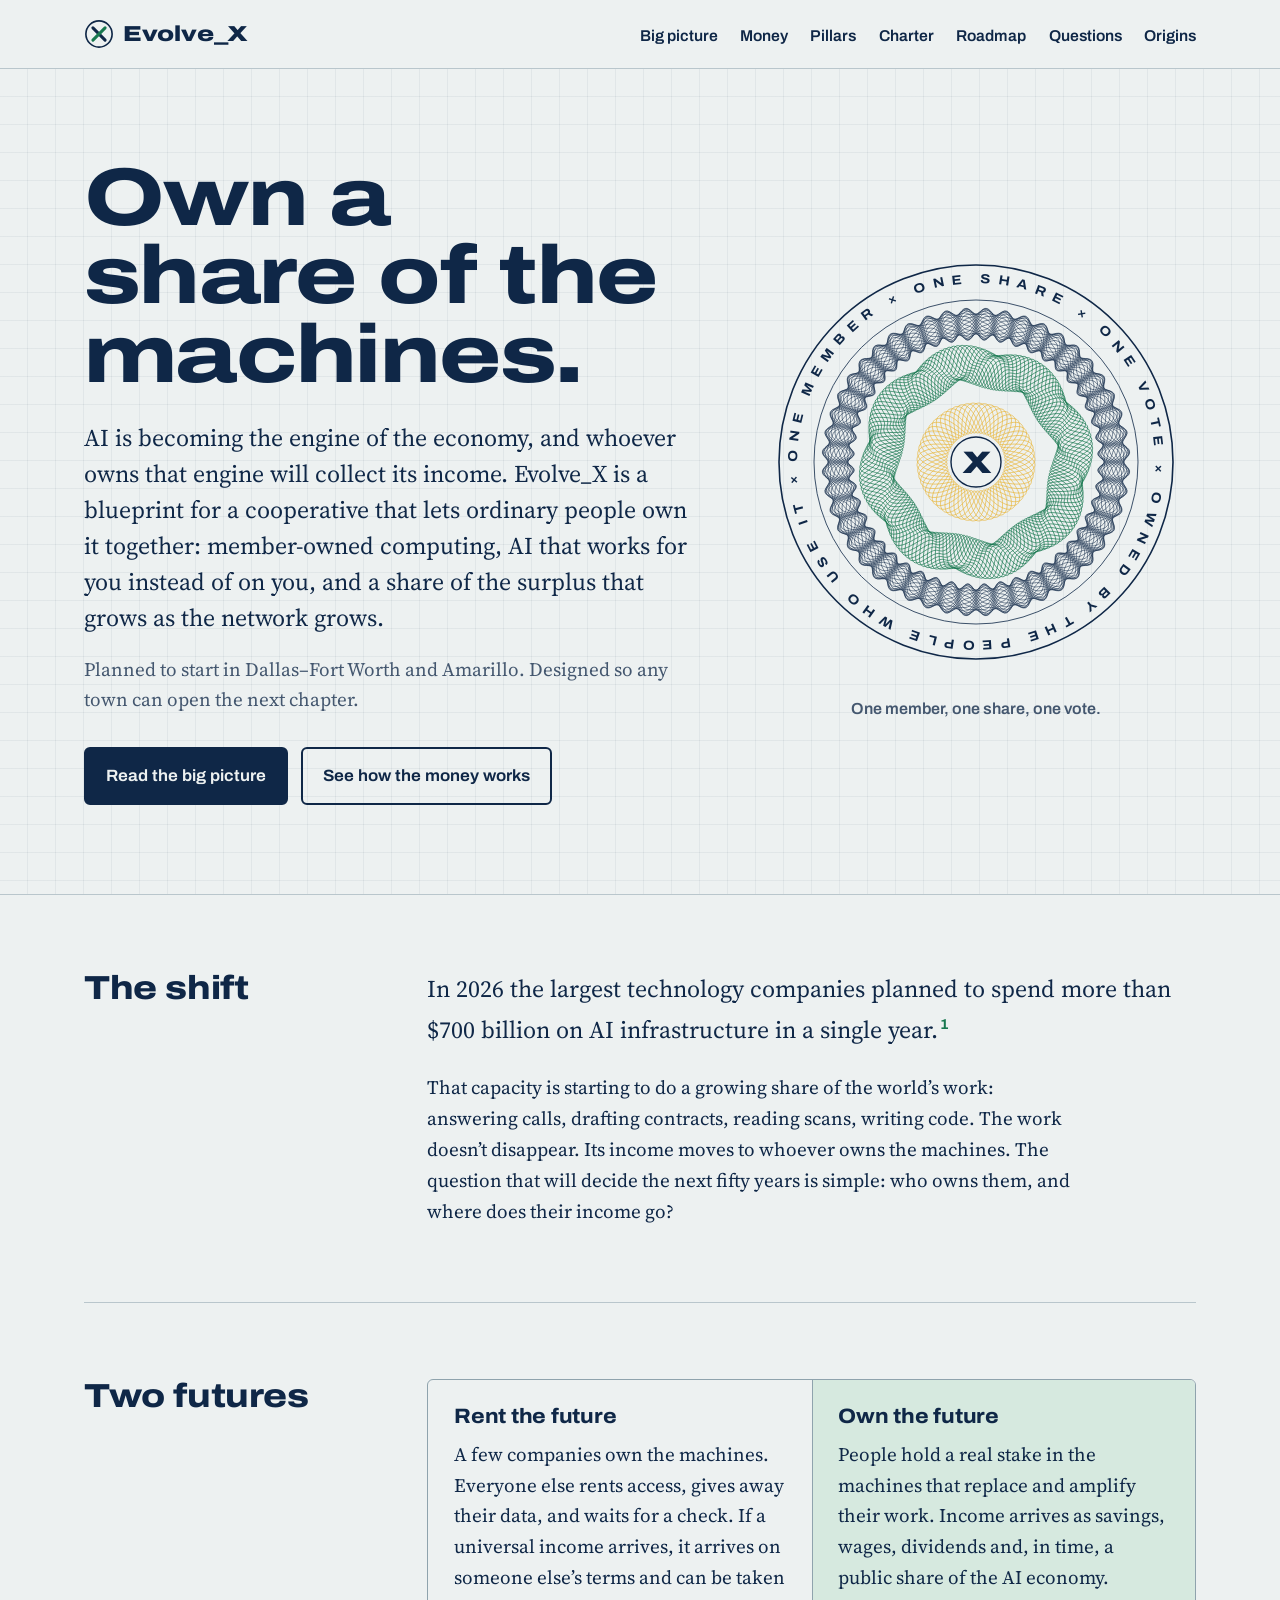
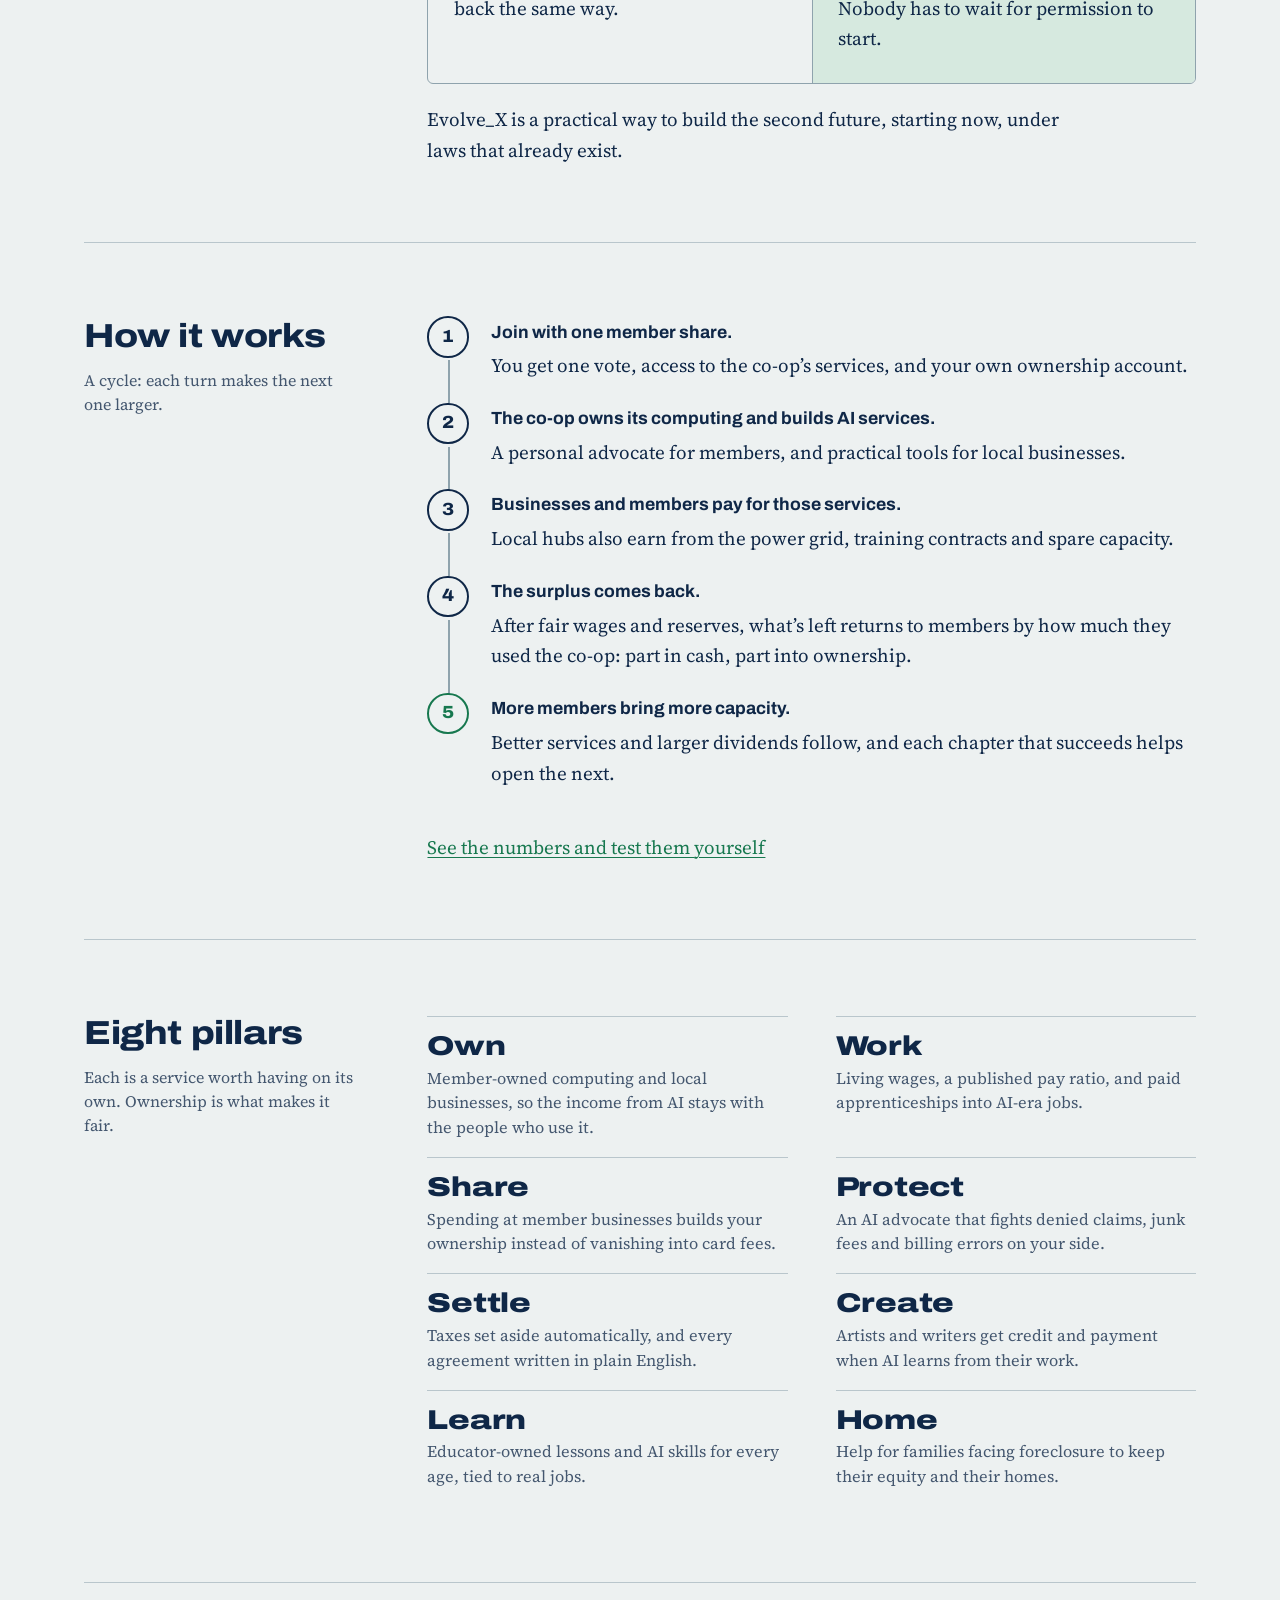
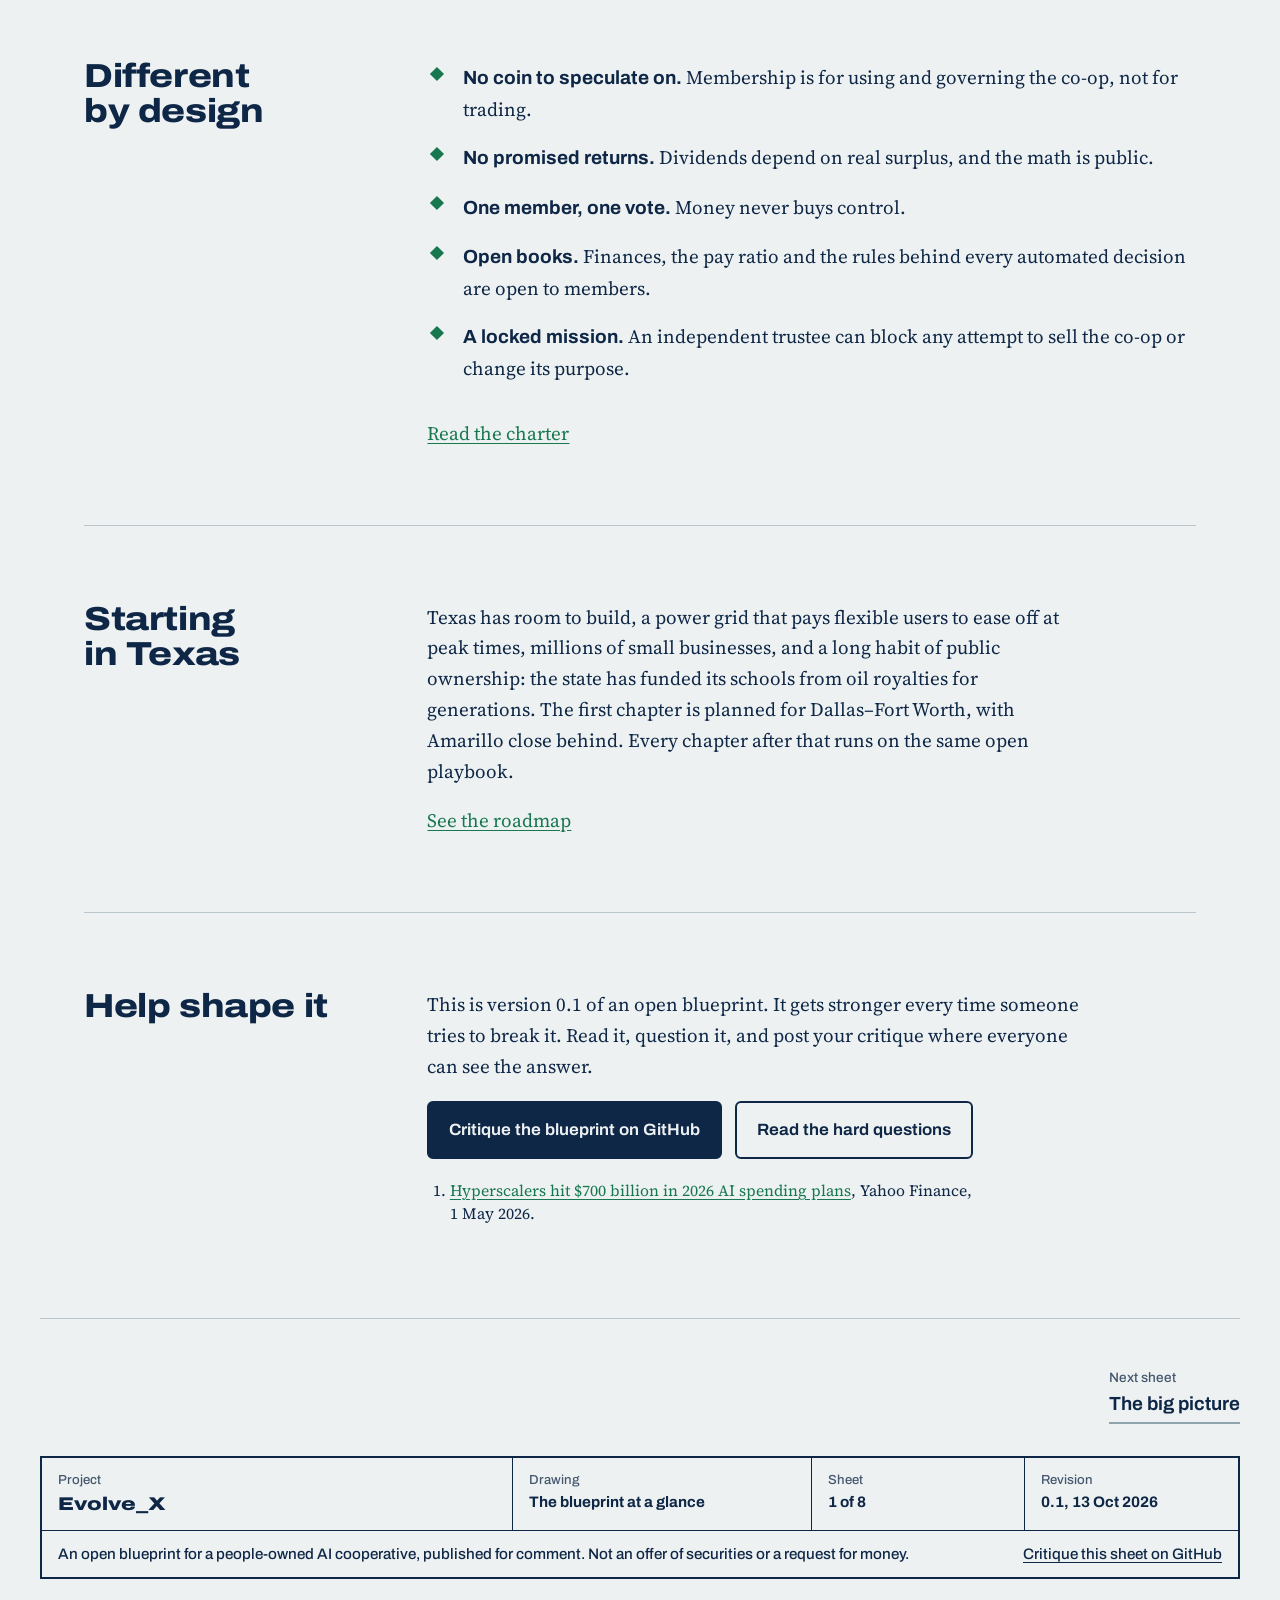
==== index.html @ 39da24df "Launch the Evolve_X blueprint site Eight-sheet GitHub Pages site combining and rebuilding the ideas " ====
<!doctype html>
<html lang="en">
<head>
<meta charset="utf-8">
<meta name="viewport" content="width=device-width, initial-scale=1">
<title>Evolve_X: own a share of the machines</title>
<meta name="description" content="A blueprint for a people-owned AI cooperative: member-owned computing, AI that works for you, and a share of the surplus. Starting in Texas, designed to scale.">
<meta property="og:title" content="Evolve_X: own a share of the machines">
<meta property="og:description" content="A blueprint for a people-owned AI cooperative: member-owned computing, AI that works for you, and a share of the surplus. Starting in Texas, designed to scale.">
<meta property="og:type" content="website">
<meta name="theme-color" content="#edf1f1" media="(prefers-color-scheme: light)">
<meta name="theme-color" content="#0b2342" media="(prefers-color-scheme: dark)">
<link rel="icon" href="assets/favicon.svg" type="image/svg+xml">
<link rel="preconnect" href="https://fonts.googleapis.com">
<link rel="preconnect" href="https://fonts.gstatic.com" crossorigin>
<link rel="stylesheet" href="https://fonts.googleapis.com/css2?family=Archivo:wdth,wght@62..125,400..900&amp;family=Source+Serif+4:ital,opsz,wght@0,8..60,400..700;1,8..60,400..700&amp;display=swap">
<link rel="stylesheet" href="assets/style.css">
</head>
<body>
<a class="skip" href="#main">Skip to content</a>
<header class="site-head">
  <div class="wrap">
    <a class="wordmark" href="index.html" aria-label="Evolve_X home"><svg viewBox="0 0 64 64" aria-hidden="true" focusable="false"><circle cx="32" cy="32" r="28" fill="none" stroke="currentColor" stroke-width="3.5"/><path d="M19 19 L45 45" stroke="currentColor" stroke-width="6.5" stroke-linecap="round"/><path d="M45 19 L19 45" stroke="var(--leaf)" stroke-width="6.5" stroke-linecap="round"/></svg><span>Evolve_X</span></a>
    <button class="nav-toggle" type="button" aria-expanded="false" aria-controls="site-nav">Menu</button>
    <nav id="site-nav" class="site-nav" aria-label="Main">
      <ul>
        <li><a href="vision.html">Big picture</a></li>
        <li><a href="model.html">Money</a></li>
        <li><a href="pillars.html">Pillars</a></li>
        <li><a href="charter.html">Charter</a></li>
        <li><a href="roadmap.html">Roadmap</a></li>
        <li><a href="questions.html">Questions</a></li>
        <li><a href="origins.html">Origins</a></li>
      </ul>
    </nav>
  </div>
</header>
<main id="main">
<section class="hero">
  <div class="wrap">
    <div>
      <h1>Own a share of the machines.</h1>
      <p class="lede">AI is becoming the engine of the economy, and whoever owns that engine will collect its income. Evolve_X is a blueprint for a cooperative that lets ordinary people own it together: member-owned computing, AI that works for you instead of on you, and a share of the surplus that grows as the network grows.</p>
      <p class="quiet">Planned to start in Dallas–Fort Worth and Amarillo. Designed so any town can open the next chapter.</p>
      <div class="actions">
        <a class="btn primary" href="vision.html">Read the big picture</a>
        <a class="btn" href="model.html">See how the money works</a>
      </div>
    </div>
    <figure class="seal">
      <svg viewBox="-220 -220 440 440" role="img" aria-labelledby="seal-title">
        <title id="seal-title">An engraved seal woven from many lines, inscribed: one member, one share, one vote.</title>
        <defs>
          <path id="ring-path" d="M -179 0 A 179 179 0 1 1 179 0 A 179 179 0 1 1 -179 0"></path>
        </defs>
        <circle class="ring fade" r="197" stroke-width="1.6"></circle>
        <circle class="ring fade" r="162" stroke-width="0.8"></circle>
        <text class="ring-text fade"><textPath href="#ring-path" textLength="1112" lengthAdjust="spacing">ONE MEMBER × ONE SHARE × ONE VOTE × OWNED BY THE PEOPLE WHO USE IT × </textPath></text>
        <g id="seal-bands"></g>
        <circle class="fade" r="25" fill="var(--paper)" stroke="var(--ink)" stroke-width="1.4"></circle>
        <text class="core-text fade" x="0" y="11" text-anchor="middle" font-size="31">X</text>
      </svg>
      <figcaption>One member, one share, one vote.</figcaption>
    </figure>
  </div>
</section>

<div class="wrap">
  <section class="sec" aria-labelledby="h-shift">
    <div class="sec-head"><h2 id="h-shift">The shift</h2></div>
    <div class="sec-body">
      <p class="lede">In 2026 the largest technology companies planned to spend more than $700 billion on AI infrastructure in a single year.<sup><a href="#src-1" aria-label="Source 1">1</a></sup></p>
      <p>That capacity is starting to do a growing share of the world’s work: answering calls, drafting contracts, reading scans, writing code. The work doesn’t disappear. Its income moves to whoever owns the machines. The question that will decide the next fifty years is simple: who owns them, and where does their income go?</p>
    </div>
  </section>

  <section class="sec" aria-labelledby="h-futures">
    <div class="sec-head"><h2 id="h-futures">Two futures</h2></div>
    <div class="sec-body">
      <div class="contrast">
        <div>
          <h3>Rent the future</h3>
          <p>A few companies own the machines. Everyone else rents access, gives away their data, and waits for a check. If a universal income arrives, it arrives on someone else’s terms and can be taken back the same way.</p>
        </div>
        <div>
          <h3>Own the future</h3>
          <p>People hold a real stake in the machines that replace and amplify their work. Income arrives as savings, wages, dividends and, in time, a public share of the AI economy. Nobody has to wait for permission to start.</p>
        </div>
      </div>
      <p>Evolve_X is a practical way to build the second future, starting now, under laws that already exist.</p>
    </div>
  </section>

  <section class="sec" aria-labelledby="h-how">
    <div class="sec-head">
      <h2 id="h-how">How it works</h2>
      <p class="note">A cycle: each turn makes the next one larger.</p>
    </div>
    <div class="sec-body">
      <ol class="steps cycle">
        <li><strong>Join with one member share.</strong> You get one vote, access to the co-op’s services, and your own ownership account.</li>
        <li><strong>The co-op owns its computing and builds AI services.</strong> A personal advocate for members, and practical tools for local businesses.</li>
        <li><strong>Businesses and members pay for those services.</strong> Local hubs also earn from the power grid, training contracts and spare capacity.</li>
        <li><strong>The surplus comes back.</strong> After fair wages and reserves, what’s left returns to members by how much they used the co-op: part in cash, part into ownership.</li>
        <li><strong>More members bring more capacity.</strong> Better services and larger dividends follow, and each chapter that succeeds helps open the next.</li>
      </ol>
      <p><a href="model.html">See the numbers and test them yourself</a></p>
    </div>
  </section>

  <section class="sec" aria-labelledby="h-pillars">
    <div class="sec-head">
      <h2 id="h-pillars">Eight pillars</h2>
      <p class="note">Each is a service worth having on its own. Ownership is what makes it fair.</p>
    </div>
    <div class="sec-body">
      <ul class="verbs">
        <li><a class="verb" href="pillars.html#own">Own</a><p>Member-owned computing and local businesses, so the income from AI stays with the people who use it.</p></li>
        <li><a class="verb" href="pillars.html#work">Work</a><p>Living wages, a published pay ratio, and paid apprenticeships into AI-era jobs.</p></li>
        <li><a class="verb" href="pillars.html#share">Share</a><p>Spending at member businesses builds your ownership instead of vanishing into card fees.</p></li>
        <li><a class="verb" href="pillars.html#protect">Protect</a><p>An AI advocate that fights denied claims, junk fees and billing errors on your side.</p></li>
        <li><a class="verb" href="pillars.html#settle">Settle</a><p>Taxes set aside automatically, and every agreement written in plain English.</p></li>
        <li><a class="verb" href="pillars.html#create">Create</a><p>Artists and writers get credit and payment when AI learns from their work.</p></li>
        <li><a class="verb" href="pillars.html#learn">Learn</a><p>Educator-owned lessons and AI skills for every age, tied to real jobs.</p></li>
        <li><a class="verb" href="pillars.html#home">Home</a><p>Help for families facing foreclosure to keep their equity and their homes.</p></li>
      </ul>
    </div>
  </section>

  <section class="sec" aria-labelledby="h-different">
    <div class="sec-head"><h2 id="h-different">Different by design</h2></div>
    <div class="sec-body">
      <ul class="marks">
        <li><strong>No coin to speculate on.</strong> Membership is for using and governing the co-op, not for trading.</li>
        <li><strong>No promised returns.</strong> Dividends depend on real surplus, and the math is public.</li>
        <li><strong>One member, one vote.</strong> Money never buys control.</li>
        <li><strong>Open books.</strong> Finances, the pay ratio and the rules behind every automated decision are open to members.</li>
        <li><strong>A locked mission.</strong> An independent trustee can block any attempt to sell the co-op or change its purpose.</li>
      </ul>
      <p><a href="charter.html">Read the charter</a></p>
    </div>
  </section>

  <section class="sec" aria-labelledby="h-texas">
    <div class="sec-head"><h2 id="h-texas">Starting in Texas</h2></div>
    <div class="sec-body">
      <p>Texas has room to build, a power grid that pays flexible users to ease off at peak times, millions of small businesses, and a long habit of public ownership: the state has funded its schools from oil royalties for generations. The first chapter is planned for Dallas–Fort Worth, with Amarillo close behind. Every chapter after that runs on the same open playbook.</p>
      <p><a href="roadmap.html">See the roadmap</a></p>
    </div>
  </section>

  <section class="sec" aria-labelledby="h-help">
    <div class="sec-head"><h2 id="h-help">Help shape it</h2></div>
    <div class="sec-body">
      <p>This is version 0.1 of an open blueprint. It gets stronger every time someone tries to break it. Read it, question it, and post your critique where everyone can see the answer.</p>
      <div class="actions">
        <a class="btn primary" href="https://github.com/PrototypeVersions/Evolve_X/issues">Critique the blueprint on GitHub</a>
        <a class="btn" href="questions.html">Read the hard questions</a>
      </div>
      <ol class="sources" aria-label="Sources">
        <li id="src-1"><a href="https://finance.yahoo.com/sectors/technology/articles/hyperscalers-hit-700-billion-2026-111243744.html">Hyperscalers hit $700 billion in 2026 AI spending plans</a>, Yahoo Finance, 1 May 2026.</li>
      </ol>
    </div>
  </section>
</div>
</main>
<footer class="wrap title-block-wrap">
  <nav class="next-sheet" aria-label="Previous and next sheet">
    <span></span>
    <a href="vision.html"><span class="k">Next sheet</span>The big picture</a>
  </nav>
  <div class="title-block">
    <div class="project"><span class="k">Project</span><span class="v">Evolve_X</span></div>
    <div class="drawing"><span class="k">Drawing</span><span class="v">The blueprint at a glance</span></div>
    <div><span class="k">Sheet</span><span class="v">1 of 8</span></div>
    <div><span class="k">Revision</span><span class="v">0.1, 13 Oct 2026</span></div>
    <div class="row2"><span>An open blueprint for a people-owned AI cooperative, published for comment. Not an offer of securities or a request for money.</span><a href="https://github.com/PrototypeVersions/Evolve_X/issues">Critique this sheet on GitHub</a></div>
  </div>
</footer>
<script src="assets/site.js" defer></script>
</body>
</html>
---- assets/style.css ----
/* Evolve_X — blueprint stylesheet
   Light: drafting paper. Dark: cyanotype. */

:root {
  --paper: #edf1f1;
  --paper-raised: #f8fafa;
  --ink: #0f2747;
  --ink-soft: #44576f;
  --rule: #b9c6cc;
  --rule-strong: #8fa3ad;
  --leaf: #17784f;
  --leaf-wash: #d6e9df;
  --sun: #e9b63c;
  --sun-wash: #f6e7bd;
  --grid: rgba(15, 39, 71, 0.055);
  --focus: #17784f;

  --display: "Archivo", "Helvetica Neue", Arial, sans-serif;
  --text: "Source Serif 4", "Iowan Old Style", Georgia, serif;

  --measure: 66ch;
  --gutter: clamp(16px, 4vw, 44px);
  --radius: 6px;

  color-scheme: light;
}

@media (prefers-color-scheme: dark) {
  :root:not([data-theme="light"]) {
    --paper: #0b2342;
    --paper-raised: #102d53;
    --ink: #e8f0f3;
    --ink-soft: #a9bdcc;
    --rule: #2c4c74;
    --rule-strong: #4a6b93;
    --leaf: #63d39e;
    --leaf-wash: #123d3f;
    --sun: #f2c451;
    --sun-wash: #3b3a2c;
    --grid: rgba(232, 240, 243, 0.07);
    --focus: #f2c451;
    color-scheme: dark;
  }
}
:root[data-theme="dark"] {
  --paper: #0b2342;
  --paper-raised: #102d53;
  --ink: #e8f0f3;
  --ink-soft: #a9bdcc;
  --rule: #2c4c74;
  --rule-strong: #4a6b93;
  --leaf: #63d39e;
  --leaf-wash: #123d3f;
  --sun: #f2c451;
  --sun-wash: #3b3a2c;
  --grid: rgba(232, 240, 243, 0.07);
  --focus: #f2c451;
  color-scheme: dark;
}

*, *::before, *::after { box-sizing: border-box; }

html { -webkit-text-size-adjust: 100%; scroll-padding-top: 5rem; }

body {
  margin: 0;
  background: var(--paper);
  color: var(--ink);
  font-family: var(--text);
  font-size: 1.1875rem; /* 19px */
  line-height: 1.62;
  font-optical-sizing: auto;
  text-rendering: optimizeLegibility;
  overflow-x: hidden;
}

img, svg { max-width: 100%; }

a { color: var(--leaf); text-decoration-thickness: 1px; text-underline-offset: 0.18em; }
a:hover { text-decoration-thickness: 2px; }

:focus-visible { outline: 3px solid var(--focus); outline-offset: 3px; border-radius: 2px; }

.skip {
  position: absolute; left: var(--gutter); top: -4rem;
  background: var(--ink); color: var(--paper); padding: .5rem 1rem; z-index: 50;
  font-family: var(--display); font-weight: 600; text-decoration: none;
}
.skip:focus { top: .75rem; }

.wrap { max-width: 1200px; margin: 0 auto; padding: 0 var(--gutter); }

/* ---------- Type ---------- */

h1, h2, h3, h4 {
  font-family: var(--display);
  font-variation-settings: "wdth" 116;
  font-weight: 800;
  line-height: 1.05;
  letter-spacing: -0.012em;
  margin: 0;
  text-wrap: balance;
}
h1 { font-size: clamp(2.6rem, 6.4vw, 5.4rem); line-height: 0.96; letter-spacing: -0.02em; }
h2 { font-size: clamp(1.55rem, 2.6vw, 2.15rem); }
h3 { font-size: 1.3rem; font-variation-settings: "wdth" 108; font-weight: 750; }
h4 { font-size: 1.05rem; font-variation-settings: "wdth" 100; font-weight: 700; letter-spacing: 0; }

p { margin: 0 0 1em; max-width: var(--measure); }
p:last-child { margin-bottom: 0; }

.lede { font-size: clamp(1.25rem, 2vw, 1.5rem); line-height: 1.5; color: var(--ink); max-width: 38em; }
.quiet { color: var(--ink-soft); }
.small { font-size: 1rem; line-height: 1.55; }

sup a { text-decoration: none; font-family: var(--display); font-size: .72em; font-weight: 700; padding: 0 .1em; }

/* ---------- Header ---------- */

.site-head {
  position: sticky; top: 0; z-index: 20;
  background: color-mix(in srgb, var(--paper) 92%, transparent);
  backdrop-filter: blur(8px);
  -webkit-backdrop-filter: blur(8px);
  border-bottom: 1px solid var(--rule);
}
.site-head .wrap { display: flex; align-items: center; justify-content: space-between; gap: 1.5rem; min-height: 4.25rem; }

.wordmark {
  display: inline-flex; align-items: center; gap: .55rem;
  font-family: var(--display); font-variation-settings: "wdth" 125; font-weight: 850;
  font-size: 1.35rem; letter-spacing: -0.01em; color: var(--ink); text-decoration: none;
}
.wordmark svg { width: 30px; height: 30px; flex: none; }

.nav-toggle {
  display: none;
  font: 600 1rem/1 var(--display); color: var(--ink);
  background: transparent; border: 1px solid var(--rule-strong); border-radius: var(--radius);
  padding: .55rem .8rem; cursor: pointer;
}
.site-nav ul { list-style: none; margin: 0; padding: 0; display: flex; flex-wrap: wrap; gap: .25rem 1.4rem; }
.site-nav a {
  font-family: var(--display); font-weight: 600; font-size: .98rem; font-variation-settings: "wdth" 100;
  color: var(--ink); text-decoration: none; padding: .35rem 0; border-bottom: 2px solid transparent;
}
.site-nav a:hover { border-bottom-color: var(--rule-strong); }
.site-nav a[aria-current="page"] { border-bottom-color: var(--leaf); }

@media (max-width: 960px) {
  .nav-toggle { display: inline-block; }
  .site-nav { display: none; position: absolute; left: 0; right: 0; top: 100%;
    background: var(--paper); border-bottom: 1px solid var(--rule); }
  .site-nav.open { display: block; }
  .site-nav ul { flex-direction: column; gap: 0; padding: .5rem var(--gutter) 1rem; }
  .site-nav a { display: block; padding: .7rem 0; font-size: 1.1rem; border-bottom: 1px solid var(--rule); }
  .site-nav a[aria-current="page"] { color: var(--leaf); border-bottom-color: var(--rule); }
}

/* ---------- Hero ---------- */

.hero {
  position: relative;
  border-bottom: 1px solid var(--rule);
  background-image:
    linear-gradient(var(--grid) 1px, transparent 1px),
    linear-gradient(90deg, var(--grid) 1px, transparent 1px);
  background-size: 28px 28px;
  background-position: -1px -1px;
}
.hero .wrap {
  display: grid; grid-template-columns: minmax(0, 7fr) minmax(0, 5fr);
  gap: 2rem 3.5rem; align-items: center;
  padding-top: clamp(3rem, 7vw, 6rem); padding-bottom: clamp(3rem, 7vw, 6rem);
}
.hero h1 { margin-bottom: 1.6rem; font-variation-settings: "wdth" 122; }
.hero .lede { margin-bottom: 1.1rem; }
.hero .actions { margin-top: 2rem; }

.page-hero .wrap { grid-template-columns: minmax(0, 1fr); padding-bottom: clamp(2.5rem, 5vw, 4rem); }
.page-hero h1 { font-size: clamp(2.4rem, 5.6vw, 4.4rem); max-width: 14em; }
.page-hero .lede { max-width: 40em; }

.seal { margin: 0; justify-self: center; width: min(100%, 460px); }
.seal svg { display: block; width: 100%; height: auto; overflow: visible; }
.seal figcaption {
  text-align: center; margin-top: .9rem;
  font-family: var(--display); font-weight: 600; font-size: 1rem; color: var(--ink-soft);
}
.seal .band-a { stroke: var(--ink); }
.seal .band-b { stroke: var(--leaf); }
.seal .band-c { stroke: var(--sun); }
.seal .ring { fill: none; stroke: var(--ink); }
.seal .ring-text { fill: var(--ink); font-family: var(--display); font-weight: 700; font-size: 13.2px; letter-spacing: .06em; font-variation-settings: "wdth" 112; }
.seal .core-text { fill: var(--ink); font-family: var(--display); font-weight: 850; font-variation-settings: "wdth" 125; }

.seal path.draw { stroke-dasharray: 1; stroke-dashoffset: 1; animation: draw 2.4s cubic-bezier(.55,.1,.25,1) forwards; }
@keyframes draw { to { stroke-dashoffset: 0; } }
.seal .fade { opacity: 0; animation: fade .9s ease-out 1.6s forwards; }
@keyframes fade { to { opacity: 1; } }

@media (prefers-reduced-motion: reduce) {
  .seal path.draw { animation: none; stroke-dashoffset: 0; }
  .seal .fade { animation: none; opacity: 1; }
}

@media (max-width: 820px) {
  .hero .wrap { grid-template-columns: 1fr; }
  .seal { width: min(78%, 360px); order: -1; }
}

/* ---------- Buttons ---------- */

.actions { display: flex; flex-wrap: wrap; gap: .8rem; }
.btn {
  display: inline-flex; align-items: center; gap: .5rem;
  font-family: var(--display); font-weight: 650; font-size: 1.02rem; font-variation-settings: "wdth" 104;
  text-decoration: none; padding: .85rem 1.25rem; border-radius: var(--radius);
  border: 2px solid var(--ink); color: var(--ink); background: transparent;
}
.btn:hover { background: var(--paper-raised); }
.btn.primary { background: var(--ink); color: var(--paper); }
.btn.primary:hover { background: color-mix(in srgb, var(--ink) 86%, var(--leaf)); }

/* ---------- Sections: spec-sheet layout ---------- */

.sec {
  display: grid; grid-template-columns: minmax(0, 3.2fr) minmax(0, 8.8fr);
  gap: 1.25rem 4rem;
  padding: clamp(3rem, 6vw, 4.75rem) 0;
  border-top: 1px solid var(--rule);
}
.sec:first-child { border-top: 0; }
.sec > .sec-head h2 { position: sticky; top: 6rem; }
.sec-head .note { margin-top: .9rem; color: var(--ink-soft); font-size: 1rem; line-height: 1.5; position: sticky; top: calc(6rem + 3em); }
.sec-body > * + * { margin-top: 1.25rem; }
.sec-body > p + p { margin-top: 0; }

@media (max-width: 820px) {
  .sec { grid-template-columns: minmax(0, 1fr); }
  .sec > .sec-head h2, .sec-head .note { position: static; }
}

/* ---------- Two futures ---------- */

.contrast { display: grid; grid-template-columns: 1fr 1fr; border: 1px solid var(--rule-strong); border-radius: var(--radius); overflow: hidden; }
.contrast > div { padding: 1.6rem 1.6rem 1.8rem; }
.contrast > div + div { border-left: 1px solid var(--rule-strong); background: var(--leaf-wash); }
.contrast h3 { margin-bottom: .7rem; }
@media (max-width: 680px) {
  .contrast { grid-template-columns: 1fr; }
  .contrast > div + div { border-left: 0; border-top: 1px solid var(--rule-strong); }
}

/* ---------- Steps (true sequences only) ---------- */

.steps { list-style: none; margin: 0; padding: 0; counter-reset: step; }
.steps > li {
  counter-increment: step; position: relative;
  padding: 0 0 1.5rem 4rem; max-width: 46em;
}
.steps > li::before {
  content: counter(step);
  position: absolute; left: 0; top: -.15rem;
  width: 2.6rem; height: 2.6rem; border-radius: 50%;
  border: 2px solid var(--ink);
  display: grid; place-items: center;
  font-family: var(--display); font-weight: 800; font-size: 1.1rem; font-variation-settings: "wdth" 110;
}
.steps > li:not(:last-child)::after {
  content: ""; position: absolute; left: 1.3rem; top: 2.6rem; bottom: .1rem; width: 2px; background: var(--rule-strong);
}
.steps > li > strong:first-child { font-family: var(--display); font-weight: 700; font-size: 1.1rem; display: block; margin-bottom: .2rem; }
.steps.cycle > li:last-child::before { border-color: var(--leaf); color: var(--leaf); }

/* ---------- Pillar index (home) ---------- */

.verbs { list-style: none; margin: 0; padding: 0; display: grid; grid-template-columns: 1fr 1fr; gap: 0 3rem; }
.verbs li { padding: 1rem 0 1.1rem; border-top: 1px solid var(--rule); }
.verbs .verb {
  display: block;
  font-family: var(--display); font-weight: 850; font-variation-settings: "wdth" 125;
  font-size: 1.7rem; line-height: 1; margin-bottom: .35rem; letter-spacing: -0.01em;
  color: var(--ink); text-decoration: none;
}
.verbs a.verb:hover { color: var(--leaf); }
.verbs p { font-size: 1.02rem; line-height: 1.5; color: var(--ink-soft); }
@media (max-width: 680px) { .verbs { grid-template-columns: 1fr; } }

/* ---------- Commitments list ---------- */

.marks { list-style: none; margin: 0; padding: 0; }
.marks li { position: relative; padding: .2rem 0 .9rem 2.2rem; max-width: 46em; }
.marks li::before {
  content: ""; position: absolute; left: .3rem; top: .62rem;
  width: .62rem; height: .62rem; background: var(--leaf); transform: rotate(45deg);
}
.marks li strong { font-family: var(--display); font-weight: 700; }
.marks.never li::before {
  background: none; border: 2px solid var(--ink-soft); border-radius: 50%;
  width: .95rem; height: .95rem; top: .5rem; left: .15rem; transform: none;
}
.marks.never li::after {
  content: ""; position: absolute; left: .15rem; top: .93rem; width: .95rem; height: 2px; background: var(--ink-soft); transform: rotate(-45deg);
}

/* ---------- Tables ---------- */

.table-wrap { overflow-x: auto; border: 1px solid var(--rule-strong); border-radius: var(--radius); }
table { width: 100%; border-collapse: collapse; font-size: 1rem; line-height: 1.5; }
caption { text-align: left; padding: .9rem 1rem; font-family: var(--display); font-weight: 700; caption-side: top; border-bottom: 1px solid var(--rule-strong); }
th, td { text-align: left; vertical-align: top; padding: .85rem 1rem; border-top: 1px solid var(--rule); }
thead th { font-family: var(--display); font-weight: 700; font-size: .95rem; background: var(--paper-raised); border-top: 0; }
tbody th { font-family: var(--display); font-weight: 700; font-variation-settings: "wdth" 100; }
td.retired { color: var(--ink-soft); font-style: italic; }
table.wide { min-width: 720px; }

/* ---------- Pillars page ---------- */

.pillar {
  display: grid; grid-template-columns: minmax(0, 4fr) minmax(0, 8fr);
  gap: 1rem 4rem; padding: clamp(2.5rem, 5vw, 4rem) 0; border-top: 1px solid var(--rule);
}
.pillar .name {
  font-family: var(--display); font-weight: 850; font-variation-settings: "wdth" 125;
  font-size: clamp(2.6rem, 5vw, 4.2rem); line-height: .95; letter-spacing: -0.02em; margin: 0;
}
.pillar .promise { margin-top: .9rem; font-size: 1.15rem; line-height: 1.45; color: var(--ink-soft); max-width: 20em; }
.pillar dl { margin: 0; display: grid; grid-template-columns: 9.5rem minmax(0, 1fr); gap: 1rem 1.5rem; }
.pillar dt { font-family: var(--display); font-weight: 700; font-size: .98rem; padding-top: .2rem; }
.pillar dd { margin: 0; max-width: var(--measure); }
.pillar dd.origin { color: var(--ink-soft); font-size: 1.02rem; line-height: 1.55; padding-left: 1rem; border-left: 3px solid var(--sun); }
.pillar > div:first-child { position: relative; }
.pillar .name-wrap { position: sticky; top: 6rem; }
@media (max-width: 820px) {
  .pillar { grid-template-columns: minmax(0, 1fr); }
  .pillar .name-wrap { position: static; }
  .pillar dl { grid-template-columns: 1fr; gap: .25rem; }
  .pillar dd { margin-bottom: .9rem; }
}

.foundations { display: grid; grid-template-columns: repeat(3, minmax(0, 1fr)); gap: 0 2.5rem; }
.foundations > div { border-top: 3px solid var(--ink); padding-top: 1.1rem; }
.foundations h3 { margin-bottom: .6rem; }
.foundations p { font-size: 1.02rem; line-height: 1.55; }
.foundations .origin { color: var(--ink-soft); font-size: .95rem; margin-top: .8rem; }
@media (max-width: 900px) { .foundations { grid-template-columns: 1fr; gap: 2rem; } }

/* ---------- Diagrams ---------- */

.diagram { margin: 0; }
.diagram svg { display: block; width: 100%; height: auto; }
.diagram figcaption { margin-top: .8rem; font-size: 1rem; color: var(--ink-soft); max-width: var(--measure); }
.dg-line { stroke: var(--ink); fill: none; }
.dg-soft { stroke: var(--rule-strong); fill: none; }
.dg-box { fill: var(--paper-raised); stroke: var(--ink); }
.dg-box-leaf { fill: var(--leaf-wash); stroke: var(--leaf); }
.dg-box-sun { fill: var(--sun-wash); stroke: var(--sun); }
.dg-text { fill: var(--ink); font-family: var(--display); font-size: 15px; font-weight: 650; }
.dg-sub { fill: var(--ink-soft); font-family: var(--text); font-size: 13.5px; }
.dg-head { fill: var(--ink); font-family: var(--display); font-weight: 800; font-size: 17px; font-variation-settings: "wdth" 115; }
.dg-leaf { fill: var(--leaf); }
.dg-arrow { fill: var(--ink); }

/* ---------- Calculator ---------- */

.calc { display: grid; grid-template-columns: minmax(0, 1fr) minmax(0, 1fr); gap: 2rem 3rem; align-items: start; }
.calc fieldset { border: 0; padding: 0; margin: 0 0 1.5rem; }
.calc legend { font-family: var(--display); font-weight: 800; font-size: 1.1rem; font-variation-settings: "wdth" 110; margin-bottom: .6rem; padding: 0; }
.field { display: grid; grid-template-columns: 1fr 7.5rem; gap: .35rem 1rem; align-items: center; padding: .55rem 0; border-top: 1px solid var(--rule); }
.field label { font-size: 1rem; line-height: 1.35; }
.field input[type="number"] {
  width: 100%; font: 600 1rem/1.2 var(--display); color: var(--ink); text-align: right;
  background: var(--paper-raised); border: 1px solid var(--rule-strong); border-radius: var(--radius); padding: .45rem .55rem;
}
.field input[type="range"] { grid-column: 1 / -1; width: 100%; accent-color: var(--leaf); }

.results {
  position: sticky; top: 6rem;
  border: 2px solid var(--ink); border-radius: var(--radius); background: var(--paper-raised); padding: 1.4rem 1.5rem;
}
.results h3 { margin-bottom: 1rem; }
.results dl { margin: 0; display: grid; grid-template-columns: 1fr auto; gap: .45rem 1rem; font-size: 1rem; }
.results dt { color: var(--ink-soft); }
.results dd { margin: 0; text-align: right; font-family: var(--display); font-weight: 700; font-variant-numeric: tabular-nums; }
.results .sep { grid-column: 1 / -1; border-top: 1px solid var(--rule); margin: .35rem 0; }
.results .big { grid-column: 1 / -1; margin: .4rem 0 .6rem; padding: 1rem; background: var(--leaf-wash); border-radius: var(--radius); }
.results .big p { margin: 0; font-size: 1.05rem; line-height: 1.45; }
.results .big strong { font-family: var(--display); font-size: 1.9rem; font-weight: 850; font-variation-settings: "wdth" 118; display: block; line-height: 1.1; }
.results .warn { grid-column: 1 / -1; padding: .9rem 1rem; border-left: 4px solid var(--sun); background: var(--sun-wash); font-size: 1rem; }
@media (max-width: 900px) { .calc { grid-template-columns: minmax(0, 1fr); } .results { position: static; } }

/* ---------- FAQ ---------- */

.faq details { border-top: 1px solid var(--rule); }
.faq details:last-child { border-bottom: 1px solid var(--rule); }
.faq summary {
  cursor: pointer; list-style: none; padding: 1.2rem 2.5rem 1.2rem 0; position: relative;
  font-family: var(--display); font-weight: 700; font-size: 1.2rem; font-variation-settings: "wdth" 104; line-height: 1.3;
}
.faq summary::-webkit-details-marker { display: none; }
.faq summary::after {
  content: ""; position: absolute; right: .4rem; top: 50%; width: 14px; height: 14px; margin-top: -7px;
  background:
    linear-gradient(var(--ink), var(--ink)) center / 14px 2px no-repeat,
    linear-gradient(var(--ink), var(--ink)) center / 2px 14px no-repeat;
  transition: transform .2s ease;
}
.faq details[open] summary::after { transform: rotate(45deg); }
.faq details > div { padding: 0 0 1.4rem; }
@media (prefers-reduced-motion: reduce) { .faq summary::after { transition: none; } }

/* ---------- Sources ---------- */

.sources { font-size: .98rem; line-height: 1.5; padding-left: 1.4rem; }
.sources li { margin-bottom: .5rem; max-width: var(--measure); }

/* ---------- Title block footer ---------- */

.title-block-wrap { padding: 3rem 0 3.5rem; border-top: 1px solid var(--rule); }
.title-block {
  display: grid; grid-template-columns: 2.2fr 1.4fr 1fr 1fr; border: 2px solid var(--ink);
  font-family: var(--display); font-size: .95rem; line-height: 1.35;
}
.title-block > div { padding: .8rem 1rem; border-left: 1px solid var(--ink); }
.title-block > div:first-child { border-left: 0; }
.title-block .k { display: block; color: var(--ink-soft); font-size: .82rem; font-weight: 500; margin-bottom: .25rem; }
.title-block .v { font-weight: 700; }
.title-block .project .v { font-variation-settings: "wdth" 125; font-weight: 850; font-size: 1.15rem; }
.title-block .row2 { grid-column: 1 / -1; border-left: 0; border-top: 1px solid var(--ink); display: flex; flex-wrap: wrap; gap: .5rem 1.5rem; justify-content: space-between; font-weight: 500; }
.title-block .row2 a { color: var(--ink); }
@media (max-width: 760px) {
  .title-block { grid-template-columns: 1fr 1fr; }
  .title-block > div:nth-child(3) { border-left: 0; border-top: 1px solid var(--ink); }
  .title-block > div:nth-child(4) { border-top: 1px solid var(--ink); }
  .title-block .project, .title-block .drawing { grid-column: 1 / -1; border-left: 0; }
  .title-block .drawing { border-top: 1px solid var(--ink); }
}

.next-sheet { display: flex; justify-content: space-between; gap: 1rem; flex-wrap: wrap; margin-bottom: 2rem; font-family: var(--display); font-weight: 650; }
.next-sheet a { color: var(--ink); text-decoration: none; border-bottom: 2px solid var(--rule-strong); padding-bottom: .15rem; }
.next-sheet a:hover { border-bottom-color: var(--leaf); }
.next-sheet .k { display: block; font-weight: 500; font-size: .85rem; color: var(--ink-soft); }

/* ---------- Federation figure (vision) ---------- */

.fed { margin: 0; display: grid; gap: 0; }
.fed h3 { font-size: 1.12rem; margin-bottom: .3rem; }
.fed p { font-size: 1rem; line-height: 1.5; margin: 0; }
.fed .tier { border: 2px solid var(--ink); border-radius: var(--radius); padding: 1rem 1.2rem; position: relative; background: var(--paper-raised); }
.fed .tier-fed { background: var(--leaf-wash); border-color: var(--leaf); margin: 2rem 6% 0; }
.fed .tier-public { margin: 0; }
.fed .tier-fed::before, .fed .tier-chapters::before {
  content: ""; position: absolute; left: 50%; top: calc(-2rem - 2px); width: 2px; height: 2rem; background: var(--ink); transform: translateX(-1px);
}
.fed .tier-chapters { position: relative; display: grid; grid-template-columns: repeat(4, minmax(0, 1fr)); gap: 1rem; margin-top: 2rem; }
.fed .tier-chapters::before { display: none; }
.fed .tier-chapters > div { border: 1.5px solid var(--ink); border-radius: var(--radius); padding: .9rem 1rem; position: relative; background: var(--paper); }
.fed .tier-chapters > div::before {
  content: ""; position: absolute; left: 50%; top: calc(-2rem - 2px); width: 2px; height: 2rem; background: var(--rule-strong);
}
.fed .tier-chapters > div:last-child { border-style: dashed; }
.fed figcaption { margin-top: 1rem; font-size: 1rem; color: var(--ink-soft); max-width: var(--measure); }
@media (max-width: 760px) {
  .fed .tier-fed { margin-left: 0; margin-right: 0; }
  .fed .tier-chapters { grid-template-columns: 1fr 1fr; }
  .fed .tier-chapters > div:nth-child(n+3)::before { display: none; }
}

/* ---------- Calculator result states ---------- */

#r-good { display: contents; }
#r-good[hidden], .warn[hidden] { display: none; }
.faq .actions { margin-top: 1rem; }
.calc .btn { margin-top: .25rem; }
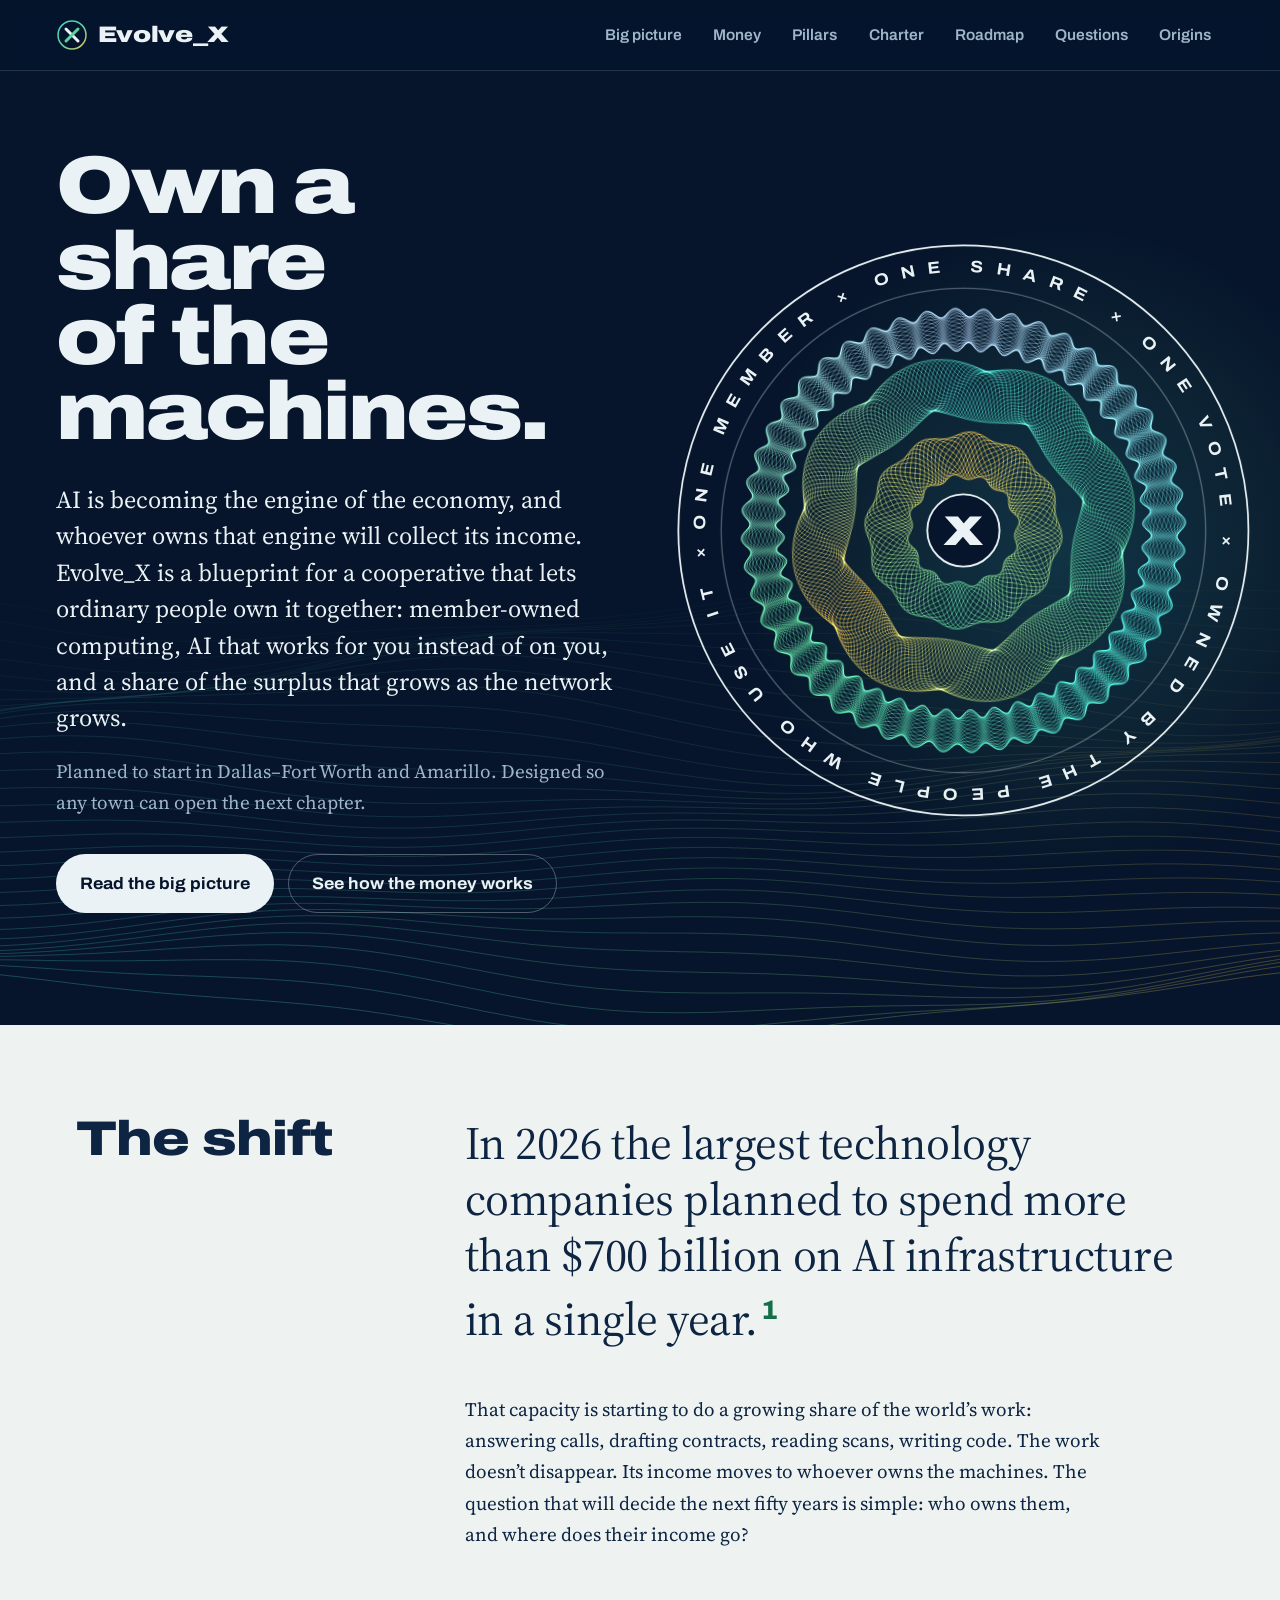
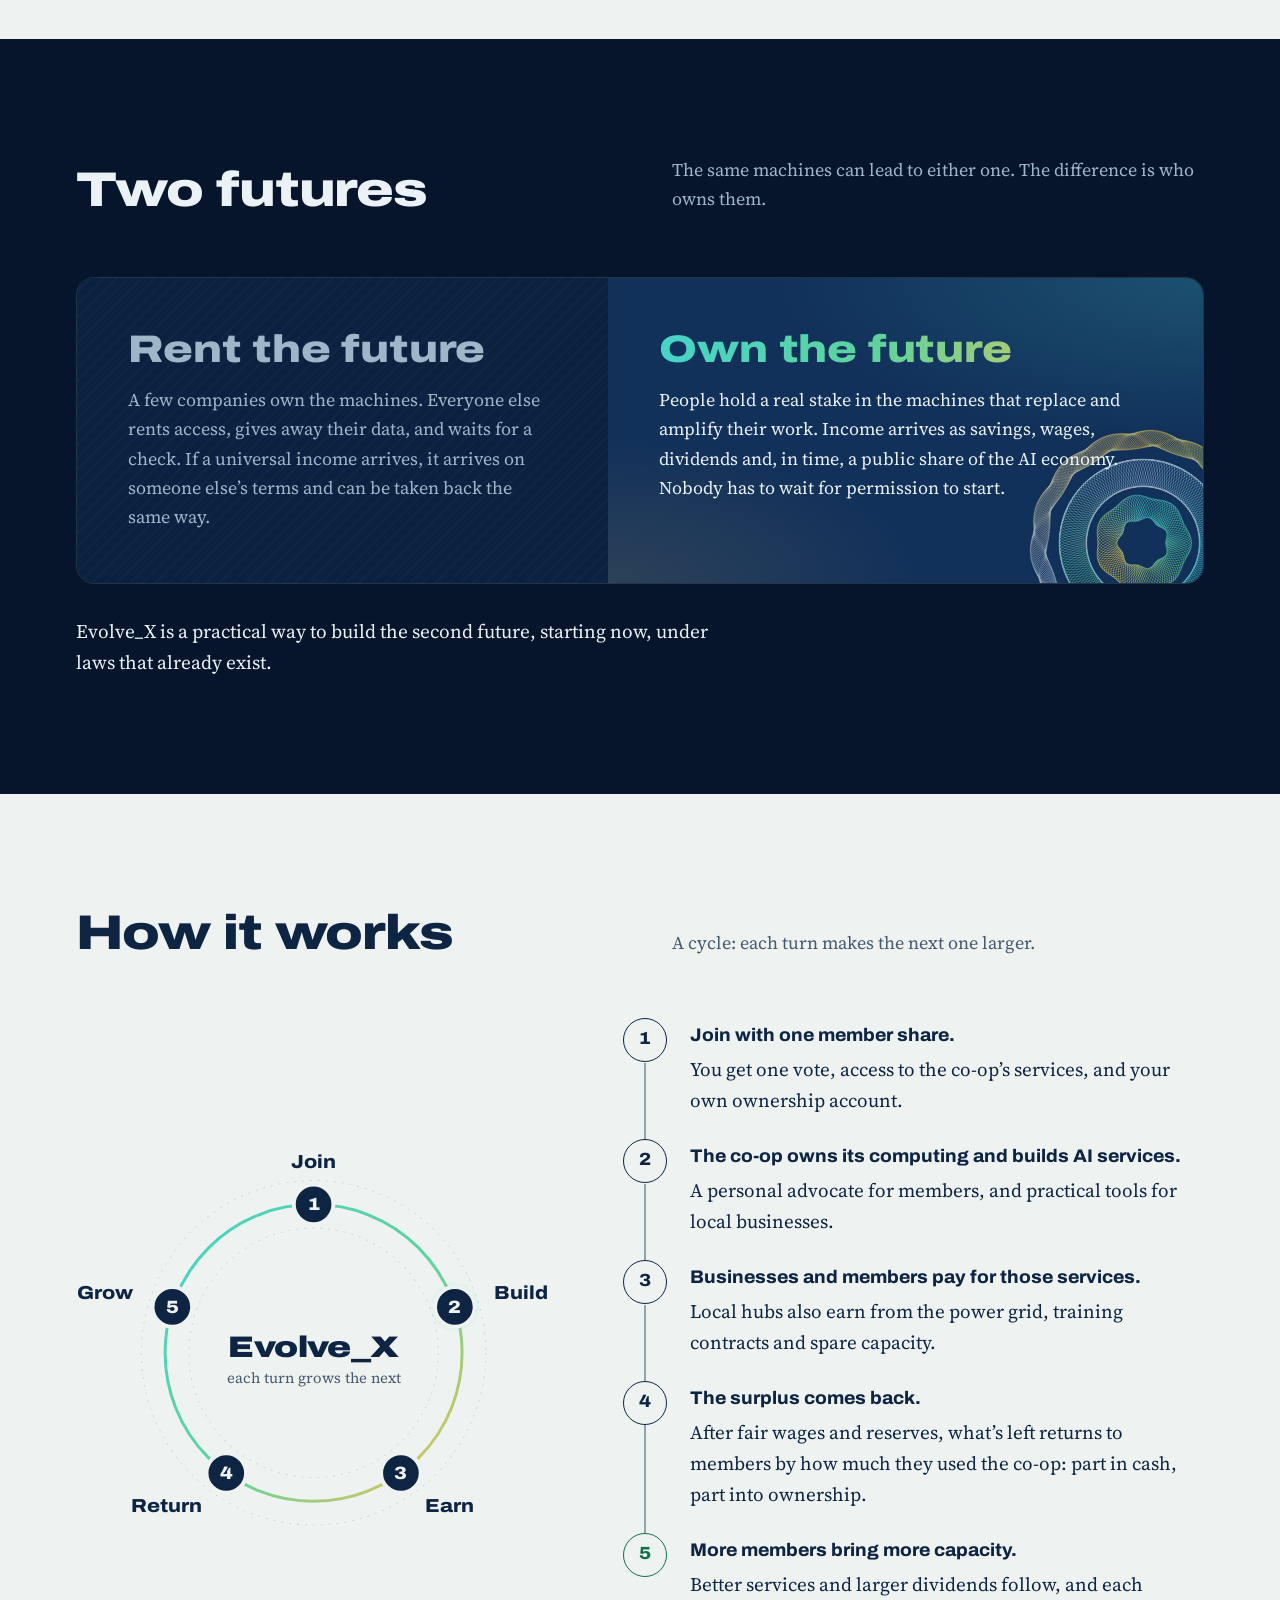
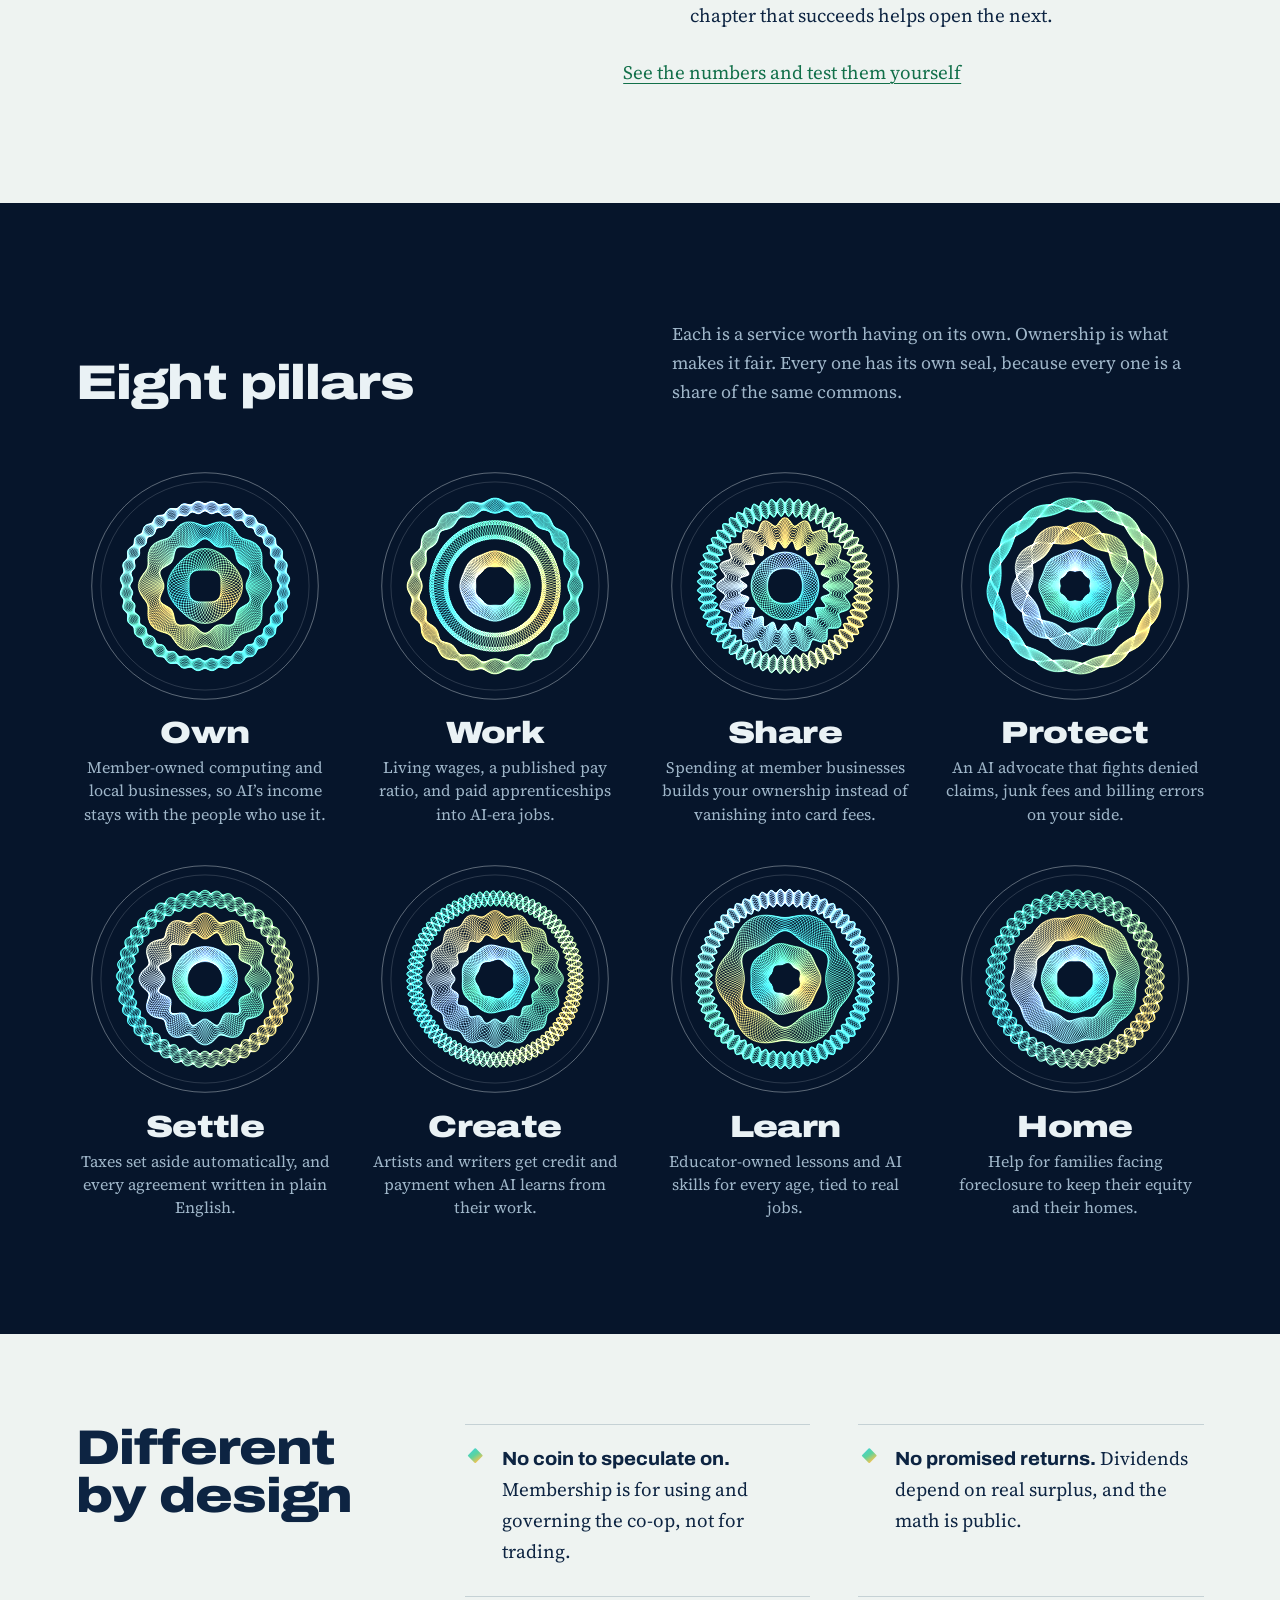
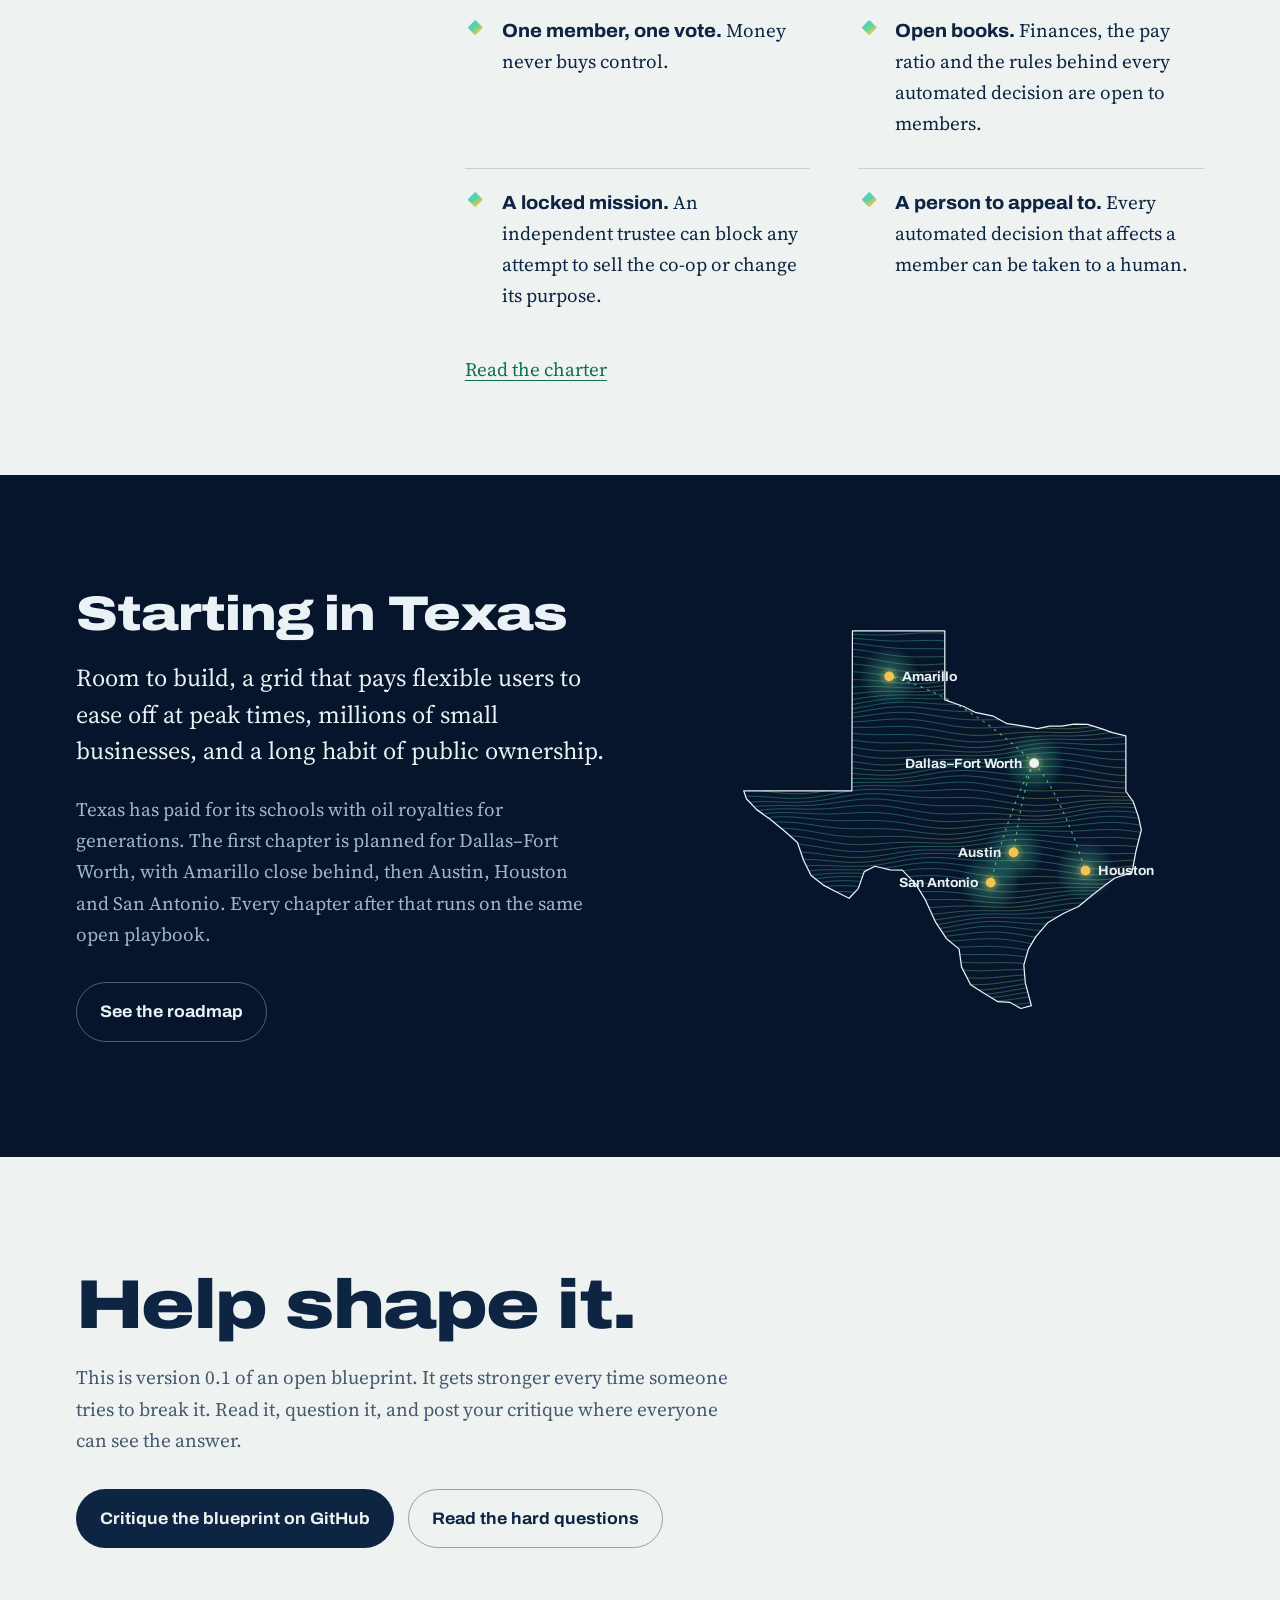
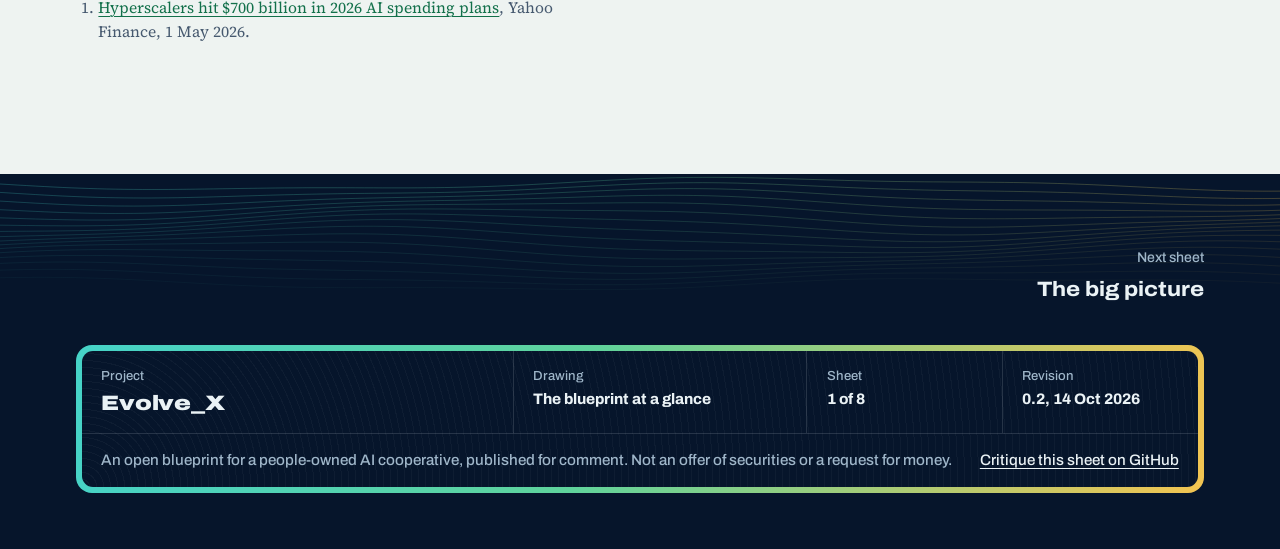
==== commit ead926fc: "Redesign: luminous engraving Rework every page in a banknote-and-certificate visual language drawn a" ====
--- a/index.html
+++ b/index.html
@@ -8,19 +8,19 @@
 <meta property="og:title" content="Evolve_X: own a share of the machines">
 <meta property="og:description" content="A blueprint for a people-owned AI cooperative: member-owned computing, AI that works for you, and a share of the surplus. Starting in Texas, designed to scale.">
 <meta property="og:type" content="website">
-<meta name="theme-color" content="#edf1f1" media="(prefers-color-scheme: light)">
-<meta name="theme-color" content="#0b2342" media="(prefers-color-scheme: dark)">
+<meta name="theme-color" content="#06152b">
 <link rel="icon" href="assets/favicon.svg" type="image/svg+xml">
 <link rel="preconnect" href="https://fonts.googleapis.com">
 <link rel="preconnect" href="https://fonts.gstatic.com" crossorigin>
 <link rel="stylesheet" href="https://fonts.googleapis.com/css2?family=Archivo:wdth,wght@62..125,400..900&amp;family=Source+Serif+4:ital,opsz,wght@0,8..60,400..700;1,8..60,400..700&amp;display=swap">
 <link rel="stylesheet" href="assets/style.css">
+<script>document.documentElement.classList.add("js");</script>
 </head>
 <body>
 <a class="skip" href="#main">Skip to content</a>
 <header class="site-head">
   <div class="wrap">
-    <a class="wordmark" href="index.html" aria-label="Evolve_X home"><svg viewBox="0 0 64 64" aria-hidden="true" focusable="false"><circle cx="32" cy="32" r="28" fill="none" stroke="currentColor" stroke-width="3.5"/><path d="M19 19 L45 45" stroke="currentColor" stroke-width="6.5" stroke-linecap="round"/><path d="M45 19 L19 45" stroke="var(--leaf)" stroke-width="6.5" stroke-linecap="round"/></svg><span>Evolve_X</span></a>
+    <a class="wordmark" href="index.html" aria-label="Evolve_X home"><svg viewBox="0 0 64 64" aria-hidden="true" focusable="false"><defs><linearGradient id="wm-iris" x1="0" x2="1" y1="0" y2="1"><stop offset="0" stop-color="#46d3c8"/><stop offset=".55" stop-color="#5fd39c"/><stop offset="1" stop-color="#f2c451"/></linearGradient></defs><circle cx="32" cy="32" r="28" fill="none" stroke="url(#wm-iris)" stroke-width="3"/><path d="M20 20 L44 44" stroke="currentColor" stroke-width="6" stroke-linecap="round"/><path d="M44 20 L20 44" stroke="url(#wm-iris)" stroke-width="6" stroke-linecap="round"/></svg><span>Evolve_X</span></a>
     <button class="nav-toggle" type="button" aria-expanded="false" aria-controls="site-nav">Menu</button>
     <nav id="site-nav" class="site-nav" aria-label="Main">
       <ul>
@@ -36,10 +36,10 @@
   </div>
 </header>
 <main id="main">
-<section class="hero">
+<section class="hero hero-home band-night">
   <div class="wrap">
-    <div>
-      <h1>Own a share of the machines.</h1>
+    <div class="copy">
+      <h1><span class="reveal-line">Own a share</span> <span class="reveal-line">of the machines.</span></h1>
       <p class="lede">AI is becoming the engine of the economy, and whoever owns that engine will collect its income. Evolve_X is a blueprint for a cooperative that lets ordinary people own it together: member-owned computing, AI that works for you instead of on you, and a share of the surplus that grows as the network grows.</p>
       <p class="quiet">Planned to start in Dallas–Fort Worth and Amarillo. Designed so any town can open the next chapter.</p>
       <div class="actions">
@@ -47,134 +47,148 @@
         <a class="btn" href="model.html">See how the money works</a>
       </div>
     </div>
-    <figure class="seal">
-      <svg viewBox="-220 -220 440 440" role="img" aria-labelledby="seal-title">
-        <title id="seal-title">An engraved seal woven from many lines, inscribed: one member, one share, one vote.</title>
-        <defs>
-          <path id="ring-path" d="M -179 0 A 179 179 0 1 1 179 0 A 179 179 0 1 1 -179 0"></path>
-        </defs>
-        <circle class="ring fade" r="197" stroke-width="1.6"></circle>
-        <circle class="ring fade" r="162" stroke-width="0.8"></circle>
-        <text class="ring-text fade"><textPath href="#ring-path" textLength="1112" lengthAdjust="spacing">ONE MEMBER × ONE SHARE × ONE VOTE × OWNED BY THE PEOPLE WHO USE IT × </textPath></text>
-        <g id="seal-bands"></g>
-        <circle class="fade" r="25" fill="var(--paper)" stroke="var(--ink)" stroke-width="1.4"></circle>
-        <text class="core-text fade" x="0" y="11" text-anchor="middle" font-size="31">X</text>
-      </svg>
-      <figcaption>One member, one share, one vote.</figcaption>
-    </figure>
+    <div class="medallion-wrap">
+      <div class="medallion" data-medallion="hero" data-spin data-sweep><canvas aria-hidden="true"></canvas><svg class="med-type" viewBox="-220 -220 440 440" role="img" aria-labelledby="mhero-t"><title id="mhero-t">An engraved seal of woven light, inscribed: one member, one share, one vote, owned by the people who use it.</title><defs><path id="mhero-ring" d="M -193 0 A 193 193 0 1 1 193 0 A 193 193 0 1 1 -193 0"></path></defs><circle class="ring fade" r="213" stroke-width="1.3"></circle><circle class="ring-faint fade" r="181" stroke-width="1"></circle><text class="ring-text fade"><textPath href="#mhero-ring" textLength="1201" lengthAdjust="spacing">ONE MEMBER × ONE SHARE × ONE VOTE × OWNED BY THE PEOPLE WHO USE IT × </textPath></text><circle class="core-disc fade" r="27" stroke-width="1.4"></circle><text class="core-text fade" x="0" y="11" text-anchor="middle" font-size="31">X</text></svg></div>
+    </div>
+  </div>
+  <div class="wavefield" data-lines="36"></div>
+</section>
+
+<section class="band band-paper" aria-labelledby="h-shift">
+  <div class="wrap">
+    <div class="sec first">
+      <div class="sec-head"><h2 id="h-shift">The shift</h2></div>
+      <div class="sec-body">
+        <p class="statement">In 2026 the largest technology companies planned to spend more than $700 billion on AI infrastructure in a single year.<sup><a href="#src-1" aria-label="Source 1">1</a></sup></p>
+        <p>That capacity is starting to do a growing share of the world’s work: answering calls, drafting contracts, reading scans, writing code. The work doesn’t disappear. Its income moves to whoever owns the machines. The question that will decide the next fifty years is simple: who owns them, and where does their income go?</p>
+      </div>
+    </div>
   </div>
 </section>
 
-<div class="wrap">
-  <section class="sec" aria-labelledby="h-shift">
-    <div class="sec-head"><h2 id="h-shift">The shift</h2></div>
-    <div class="sec-body">
-      <p class="lede">In 2026 the largest technology companies planned to spend more than $700 billion on AI infrastructure in a single year.<sup><a href="#src-1" aria-label="Source 1">1</a></sup></p>
-      <p>That capacity is starting to do a growing share of the world’s work: answering calls, drafting contracts, reading scans, writing code. The work doesn’t disappear. Its income moves to whoever owns the machines. The question that will decide the next fifty years is simple: who owns them, and where does their income go?</p>
+<section class="band band-night band-pad" aria-labelledby="h-futures">
+  <div class="wrap">
+    <div class="opener">
+      <h2 id="h-futures">Two futures</h2>
+      <p>The same machines can lead to either one. The difference is who owns them.</p>
     </div>
-  </section>
+    <div class="futures">
+      <div class="rent">
+        <h3>Rent the future</h3>
+        <p>A few companies own the machines. Everyone else rents access, gives away their data, and waits for a check. If a universal income arrives, it arrives on someone else’s terms and can be taken back the same way.</p>
+      </div>
+      <div class="own">
+        <span class="medallion own-seal" data-medallion="seed:9" aria-hidden="true"><canvas></canvas></span>
+        <h3>Own the future</h3>
+        <p>People hold a real stake in the machines that replace and amplify their work. Income arrives as savings, wages, dividends and, in time, a public share of the AI economy. Nobody has to wait for permission to start.</p>
+      </div>
+    </div>
+    <p class="futures-coda">Evolve_X is a practical way to build the second future, starting now, under laws that already exist.</p>
+  </div>
+</section>
 
-  <section class="sec" aria-labelledby="h-futures">
-    <div class="sec-head"><h2 id="h-futures">Two futures</h2></div>
-    <div class="sec-body">
-      <div class="contrast">
-        <div>
-          <h3>Rent the future</h3>
-          <p>A few companies own the machines. Everyone else rents access, gives away their data, and waits for a check. If a universal income arrives, it arrives on someone else’s terms and can be taken back the same way.</p>
-        </div>
-        <div>
-          <h3>Own the future</h3>
-          <p>People hold a real stake in the machines that replace and amplify their work. Income arrives as savings, wages, dividends and, in time, a public share of the AI economy. Nobody has to wait for permission to start.</p>
-        </div>
+<section class="band band-paper band-pad" aria-labelledby="h-how">
+  <div class="wrap">
+    <div class="opener">
+      <h2 id="h-how">How it works</h2>
+      <p>A cycle: each turn makes the next one larger.</p>
+    </div>
+    <div class="flywheel">
+      <figure><svg viewBox="-20 4 480 436" role="img" aria-labelledby="fw-t"><title id="fw-t">A cycle of five steps: join, build, earn, return, grow, and back to join.</title><defs><linearGradient id="fw-iris" x1="0" x2="1" y1="0" y2="1"><stop offset="0" stop-color="#46d3c8"></stop><stop offset=".55" stop-color="#5fd39c"></stop><stop offset="1" stop-color="#f2c451"></stop></linearGradient><radialGradient id="fw-glow"><stop offset="0" stop-color="#5fd39c" stop-opacity=".95"></stop><stop offset=".45" stop-color="#46d3c8" stop-opacity=".35"></stop><stop offset="1" stop-color="#46d3c8" stop-opacity="0"></stop></radialGradient><path id="fw-path" d="M 220 70 A 150 150 0 1 1 219.99 70"></path></defs><circle class="fw-track-2" cx="220" cy="220" r="174"></circle><circle class="fw-track-2" cx="220" cy="220" r="126"></circle><circle class="fw-track" cx="220" cy="220" r="150"></circle><g><circle class="fw-pulse" r="26"></circle><circle class="fw-pulse-core" r="5"></circle><animateMotion dur="14s" repeatCount="indefinite"><mpath href="#fw-path"></mpath></animateMotion></g><g class="fw-node" transform="translate(220.0 70.0)"><circle r="20"></circle><text text-anchor="middle" y="6">1</text></g><g class="fw-node" transform="translate(362.7 173.6)"><circle r="20"></circle><text text-anchor="middle" y="6">2</text></g><g class="fw-node" transform="translate(308.2 341.4)"><circle r="20"></circle><text text-anchor="middle" y="6">3</text></g><g class="fw-node" transform="translate(131.8 341.4)"><circle r="20"></circle><text text-anchor="middle" y="6">4</text></g><g class="fw-node" transform="translate(77.3 173.6)"><circle r="20"></circle><text text-anchor="middle" y="6">5</text></g><text class="fw-label" x="220.0" y="33.0" text-anchor="middle">Join</text><text class="fw-label" x="402.6" y="165.7" text-anchor="start">Build</text><text class="fw-label" x="332.9" y="380.3" text-anchor="start">Earn</text><text class="fw-label" x="107.1" y="380.3" text-anchor="end">Return</text><text class="fw-label" x="37.4" y="165.7" text-anchor="end">Grow</text><text class="fw-center" x="220" y="224" text-anchor="middle">Evolve_X</text><text class="fw-center-sub" x="220" y="250" text-anchor="middle">each turn grows the next</text></svg></figure>
+      <div>
+        <ol class="steps cycle">
+          <li><strong>Join with one member share.</strong> You get one vote, access to the co-op’s services, and your own ownership account.</li>
+          <li><strong>The co-op owns its computing and builds AI services.</strong> A personal advocate for members, and practical tools for local businesses.</li>
+          <li><strong>Businesses and members pay for those services.</strong> Local hubs also earn from the power grid, training contracts and spare capacity.</li>
+          <li><strong>The surplus comes back.</strong> After fair wages and reserves, what’s left returns to members by how much they used the co-op: part in cash, part into ownership.</li>
+          <li><strong>More members bring more capacity.</strong> Better services and larger dividends follow, and each chapter that succeeds helps open the next.</li>
+        </ol>
+        <p><a href="model.html">See the numbers and test them yourself</a></p>
       </div>
-      <p>Evolve_X is a practical way to build the second future, starting now, under laws that already exist.</p>
     </div>
-  </section>
+  </div>
+</section>
 
-  <section class="sec" aria-labelledby="h-how">
-    <div class="sec-head">
-      <h2 id="h-how">How it works</h2>
-      <p class="note">A cycle: each turn makes the next one larger.</p>
+<section class="band band-night band-pad" aria-labelledby="h-pillars">
+  <div class="wrap">
+    <div class="opener">
+      <h2 id="h-pillars">Eight pillars</h2>
+      <p>Each is a service worth having on its own. Ownership is what makes it fair. Every one has its own seal, because every one is a share of the same commons.</p>
     </div>
-    <div class="sec-body">
-      <ol class="steps cycle">
-        <li><strong>Join with one member share.</strong> You get one vote, access to the co-op’s services, and your own ownership account.</li>
-        <li><strong>The co-op owns its computing and builds AI services.</strong> A personal advocate for members, and practical tools for local businesses.</li>
-        <li><strong>Businesses and members pay for those services.</strong> Local hubs also earn from the power grid, training contracts and spare capacity.</li>
-        <li><strong>The surplus comes back.</strong> After fair wages and reserves, what’s left returns to members by how much they used the co-op: part in cash, part into ownership.</li>
-        <li><strong>More members bring more capacity.</strong> Better services and larger dividends follow, and each chapter that succeeds helps open the next.</li>
-      </ol>
-      <p><a href="model.html">See the numbers and test them yourself</a></p>
+    <ul class="coins">
+      <li><a class="coin" href="pillars.html#own"><span class="medallion" data-medallion="seed:1" data-backing><canvas aria-hidden="true"></canvas></span><span class="verb">Own</span><span class="line">Member-owned computing and local businesses, so AI’s income stays with the people who use it.</span></a></li>
+      <li><a class="coin" href="pillars.html#work"><span class="medallion" data-medallion="seed:2" data-backing><canvas aria-hidden="true"></canvas></span><span class="verb">Work</span><span class="line">Living wages, a published pay ratio, and paid apprenticeships into AI-era jobs.</span></a></li>
+      <li><a class="coin" href="pillars.html#share"><span class="medallion" data-medallion="seed:3" data-backing><canvas aria-hidden="true"></canvas></span><span class="verb">Share</span><span class="line">Spending at member businesses builds your ownership instead of vanishing into card fees.</span></a></li>
+      <li><a class="coin" href="pillars.html#protect"><span class="medallion" data-medallion="seed:4" data-backing><canvas aria-hidden="true"></canvas></span><span class="verb">Protect</span><span class="line">An AI advocate that fights denied claims, junk fees and billing errors on your side.</span></a></li>
+      <li><a class="coin" href="pillars.html#settle"><span class="medallion" data-medallion="seed:5" data-backing><canvas aria-hidden="true"></canvas></span><span class="verb">Settle</span><span class="line">Taxes set aside automatically, and every agreement written in plain English.</span></a></li>
+      <li><a class="coin" href="pillars.html#create"><span class="medallion" data-medallion="seed:6" data-backing><canvas aria-hidden="true"></canvas></span><span class="verb">Create</span><span class="line">Artists and writers get credit and payment when AI learns from their work.</span></a></li>
+      <li><a class="coin" href="pillars.html#learn"><span class="medallion" data-medallion="seed:7" data-backing><canvas aria-hidden="true"></canvas></span><span class="verb">Learn</span><span class="line">Educator-owned lessons and AI skills for every age, tied to real jobs.</span></a></li>
+      <li><a class="coin" href="pillars.html#home"><span class="medallion" data-medallion="seed:8" data-backing><canvas aria-hidden="true"></canvas></span><span class="verb">Home</span><span class="line">Help for families facing foreclosure to keep their equity and their homes.</span></a></li>
+    </ul>
+  </div>
+</section>
+
+<section class="band band-paper" aria-labelledby="h-different">
+  <div class="wrap">
+    <div class="sec first">
+      <div class="sec-head"><h2 id="h-different">Different by design</h2></div>
+      <div class="sec-body">
+        <ul class="marks cols">
+          <li><strong>No coin to speculate on.</strong> Membership is for using and governing the co-op, not for trading.</li>
+          <li><strong>No promised returns.</strong> Dividends depend on real surplus, and the math is public.</li>
+          <li><strong>One member, one vote.</strong> Money never buys control.</li>
+          <li><strong>Open books.</strong> Finances, the pay ratio and the rules behind every automated decision are open to members.</li>
+          <li><strong>A locked mission.</strong> An independent trustee can block any attempt to sell the co-op or change its purpose.</li>
+          <li><strong>A person to appeal to.</strong> Every automated decision that affects a member can be taken to a human.</li>
+        </ul>
+        <p><a href="charter.html">Read the charter</a></p>
+      </div>
     </div>
-  </section>
+  </div>
+</section>
 
-  <section class="sec" aria-labelledby="h-pillars">
-    <div class="sec-head">
-      <h2 id="h-pillars">Eight pillars</h2>
-      <p class="note">Each is a service worth having on its own. Ownership is what makes it fair.</p>
+<section class="band band-night band-pad" aria-labelledby="h-texas">
+  <div class="wrap">
+    <div class="texas">
+      <div>
+        <h2 id="h-texas">Starting in Texas</h2>
+        <p class="lede mt-md">Room to build, a grid that pays flexible users to ease off at peak times, millions of small businesses, and a long habit of public ownership.</p>
+        <p class="quiet">Texas has paid for its schools with oil royalties for generations. The first chapter is planned for Dallas–Fort Worth, with Amarillo close behind, then Austin, Houston and San Antonio. Every chapter after that runs on the same open playbook.</p>
+        <div class="actions mt-lg"><a class="btn" href="roadmap.html">See the roadmap</a></div>
+      </div>
+      <figure><svg viewBox="-60 -10 594 473" role="img" aria-labelledby="tx-t"><title id="tx-t">Map of Texas engraved in fine lines, lighting up chapters in order: Dallas–Fort Worth, Amarillo, Austin, Houston and San Antonio.</title><defs><clipPath id="tx-clip"><path d="M138.5 18.0 L242.4 18.0 L242.4 95.6 L262.9 102.8 L276.6 109.6 L297.1 114.0 L312.5 122.4 L329.6 124.8 L346.7 128.0 L360.3 125.2 L374.0 125.2 L387.7 122.8 L403.1 123.2 L418.4 128.0 L431.1 132.4 L446.1 136.0 L446.1 157.2 L446.1 198.4 L454.3 210.0 L460.5 228.0 L463.5 242.0 L457.4 266.0 L453.0 290.0 L433.8 296.0 L421.8 304.8 L409.9 314.0 L392.8 328.0 L375.7 336.0 L358.6 346.0 L344.9 362.0 L336.4 376.0 L331.3 394.0 L333.0 414.0 L339.8 439.6 L327.9 442.8 L315.9 436.0 L302.2 435.2 L285.1 424.8 L271.5 416.0 L261.2 396.0 L258.5 376.0 L244.1 364.0 L232.2 346.0 L220.2 320.0 L209.9 303.2 L194.6 287.2 L180.9 286.8 L163.8 282.8 L151.8 288.8 L145.0 308.0 L134.8 318.8 L121.1 312.0 L105.7 304.0 L92.0 293.2 L83.5 276.0 L76.6 256.0 L63.0 244.0 L45.9 230.0 L30.5 218.8 L19.2 206.8 L16.2 198.0 L137.8 198.0 L138.5 18.0 Z"></path></clipPath><linearGradient id="tx-iris" x1="0" x2="1" y1="0" y2="1"><stop offset="0" stop-color="#46d3c8"></stop><stop offset=".55" stop-color="#5fd39c"></stop><stop offset="1" stop-color="#f2c451"></stop></linearGradient><radialGradient id="tx-halo"><stop offset="0" stop-color="#f2c451" stop-opacity=".75"></stop><stop offset=".35" stop-color="#5fd39c" stop-opacity=".28"></stop><stop offset="1" stop-color="#46d3c8" stop-opacity="0"></stop></radialGradient></defs><g class="tx-lines" clip-path="url(#tx-clip)"><path d="M0 6.0L8 7.5L16 8.9L24 10.0L32 10.7L40 11.1L48 11.2L56 10.9L64 10.5L72 9.9L80 9.4L88 9.1L96 8.9L104 9.0L112 9.3L120 9.6L128 9.9L136 10.2L144 10.2L152 9.9L160 9.3L168 8.3L176 7.0L184 5.6L192 4.1L200 2.7L208 1.5L216 0.6L224 0.2L232 0.1L240 0.3L248 0.8L256 1.5L264 2.2L272 2.8L280 3.2L288 3.5L296 3.5L304 3.3L312 3.1L320 2.9L328 2.9L336 3.1L344 3.6L352 4.4L360 5.5L368 6.8L376 8.2L384 9.6L392 10.9L400 11.8L408 12.4L416 12.5L424 12.3L432 11.7L440 11.0L448 10.1L456 9.2L464 8.5L472 8.0L480 7.7"></path><path d="M0 14.1L8 15.5L16 16.8L24 17.9L32 18.7L40 19.1L48 19.1L56 18.7L64 18.0L72 17.1L80 16.2L88 15.3L96 14.7L104 14.2L112 14.0L120 13.9L128 14.0L136 14.1L144 14.2L152 14.0L160 13.5L168 12.8L176 11.8L184 10.6L192 9.3L200 8.0L208 6.9L216 6.1L224 5.6L232 5.6L240 6.0L248 6.7L256 7.7L264 8.7L272 9.8L280 10.7L288 11.5L296 11.9L304 12.2L312 12.2L320 12.2L328 12.1L336 12.1L344 12.4L352 12.9L360 13.7L368 14.7L376 15.8L384 17.0L392 18.1L400 18.9L408 19.4L416 19.5L424 19.1L432 18.4L440 17.4L448 16.2L456 15.0L464 13.8L472 12.9L480 12.2"></path><path d="M0 21.8L8 22.9L16 24.0L24 25.0L32 25.7L40 26.0L48 25.9L56 25.3L64 24.5L72 23.3L80 22.1L88 20.8L96 19.7L104 18.8L112 18.2L120 17.9L128 17.8L136 17.8L144 17.9L152 17.9L160 17.8L168 17.5L176 16.9L184 16.1L192 15.1L200 14.2L208 13.3L216 12.6L224 12.3L232 12.3L240 12.8L248 13.6L256 14.8L264 16.1L272 17.5L280 18.8L288 19.9L296 20.7L304 21.2L312 21.5L320 21.4L328 21.3L336 21.1L344 21.1L352 21.2L360 21.5L368 22.0L376 22.7L384 23.5L392 24.3L400 24.9L408 25.3L416 25.3L424 24.9L432 24.1L440 23.0L448 21.6L456 20.1L464 18.7L472 17.5L480 16.5"></path><path d="M0 28.8L8 29.5L16 30.3L24 31.0L32 31.5L40 31.7L48 31.5L56 30.9L64 30.0L72 28.7L80 27.3L88 25.8L96 24.4L104 23.3L112 22.4L120 21.8L128 21.6L136 21.7L144 21.9L152 22.3L160 22.5L168 22.7L176 22.6L184 22.3L192 21.8L200 21.3L208 20.7L216 20.3L224 20.0L232 20.2L240 20.6L248 21.5L256 22.7L264 24.1L272 25.6L280 27.1L288 28.3L296 29.4L304 30.0L312 30.3L320 30.3L328 30.0L336 29.6L344 29.1L352 28.8L360 28.5L368 28.5L376 28.7L384 29.0L392 29.5L400 29.8L408 30.0L416 30.0L424 29.6L432 28.9L440 27.8L448 26.5L456 25.0L464 23.5L472 22.2L480 21.0"></path><path d="M0 35.0L8 35.2L16 35.6L24 35.9L32 36.2L40 36.3L48 36.2L56 35.6L64 34.8L72 33.6L80 32.2L88 30.7L96 29.2L104 28.0L112 27.0L120 26.4L128 26.1L136 26.3L144 26.7L152 27.3L160 28.0L168 28.6L176 29.1L184 29.4L192 29.4L200 29.3L208 29.1L216 28.8L224 28.7L232 28.8L240 29.2L248 29.9L256 31.0L264 32.3L272 33.7L280 35.1L288 36.4L296 37.5L304 38.2L312 38.5L320 38.4L328 37.9L336 37.2L344 36.4L352 35.5L360 34.8L368 34.2L376 33.9L384 33.8L392 33.8L400 34.0L408 34.1L416 34.0L424 33.8L432 33.2L440 32.4L448 31.3L456 30.0L464 28.7L472 27.4L480 26.3"></path><path d="M0 40.4L8 40.1L16 40.0L24 40.1L32 40.3L40 40.3L48 40.2L56 39.8L64 39.2L72 38.3L80 37.1L88 35.8L96 34.5L104 33.3L112 32.4L120 31.8L128 31.6L136 31.8L144 32.4L152 33.3L160 34.4L168 35.4L176 36.4L184 37.2L192 37.7L200 38.0L208 38.1L216 38.0L224 38.0L232 38.0L240 38.2L248 38.6L256 39.3L264 40.3L272 41.4L280 42.6L288 43.7L296 44.6L304 45.3L312 45.5L320 45.3L328 44.7L336 43.8L344 42.7L352 41.5L360 40.3L368 39.3L376 38.5L384 38.0L392 37.7L400 37.7L408 37.8L416 37.8L424 37.8L432 37.6L440 37.1L448 36.4L456 35.5L464 34.5L472 33.4L480 32.6"></path><path d="M0 45.2L8 44.5L16 44.1L24 43.9L32 43.9L40 44.0L48 44.1L56 44.0L64 43.7L72 43.2L80 42.4L88 41.5L96 40.5L104 39.5L112 38.8L120 38.3L128 38.2L136 38.5L144 39.3L152 40.3L160 41.6L168 43.0L176 44.3L184 45.5L192 46.4L200 47.0L208 47.3L216 47.3L224 47.2L232 47.1L240 47.0L248 47.0L256 47.3L264 47.8L272 48.4L280 49.3L288 50.1L296 50.8L304 51.2L312 51.4L320 51.1L328 50.4L336 49.4L344 48.1L352 46.7L360 45.3L368 43.9L376 42.9L384 42.1L392 41.6L400 41.5L408 41.6L416 41.8L424 42.1L432 42.3L440 42.3L448 42.1L456 41.7L464 41.1L472 40.5L480 39.9"></path><path d="M0 49.7L8 48.8L16 48.1L24 47.8L32 47.8L40 48.0L48 48.3L56 48.5L64 48.7L72 48.7L80 48.4L88 48.0L96 47.4L104 46.8L112 46.3L120 46.0L128 46.0L136 46.3L144 47.1L152 48.2L160 49.5L168 51.0L176 52.5L184 53.8L192 55.0L200 55.7L208 56.2L216 56.3L224 56.1L232 55.7L240 55.2L248 54.8L256 54.6L264 54.5L272 54.7L280 55.0L288 55.4L296 55.8L304 56.1L312 56.2L320 55.9L328 55.3L336 54.3L344 53.1L352 51.6L360 50.1L368 48.7L376 47.5L384 46.6L392 46.0L400 45.9L408 46.1L416 46.5L424 47.1L432 47.7L440 48.2L448 48.6L456 48.7L464 48.7L472 48.5L480 48.2"></path><path d="M0 54.4L8 53.3L16 52.6L24 52.2L32 52.3L40 52.6L48 53.2L56 53.8L64 54.4L72 54.9L80 55.3L88 55.4L96 55.3L104 55.0L112 54.8L120 54.6L128 54.6L136 54.9L144 55.6L152 56.5L160 57.7L168 59.1L176 60.6L184 61.9L192 63.1L200 63.9L208 64.3L216 64.4L224 64.0L232 63.4L240 62.6L248 61.8L256 61.0L264 60.4L272 60.0L280 59.9L288 59.9L296 60.1L304 60.2L312 60.2L320 60.0L328 59.6L336 58.8L344 57.8L352 56.5L360 55.2L368 53.8L376 52.7L384 51.8L392 51.3L400 51.2L408 51.5L416 52.2L424 53.0L432 54.0L440 55.0L448 55.9L456 56.6L464 57.0L472 57.2L480 57.2"></path><path d="M0 59.7L8 58.7L16 58.0L24 57.6L32 57.7L40 58.2L48 59.0L56 60.0L64 61.0L72 62.0L80 62.9L88 63.5L96 63.8L104 63.9L112 63.9L120 63.8L128 63.8L136 63.9L144 64.3L152 64.9L160 65.8L168 67.0L176 68.2L184 69.3L192 70.4L200 71.1L208 71.5L216 71.4L224 71.0L232 70.2L240 69.1L248 67.9L256 66.7L264 65.7L272 64.8L280 64.2L288 63.9L296 63.8L304 63.9L312 64.0L320 64.0L328 63.8L336 63.4L344 62.7L352 61.8L360 60.8L368 59.8L376 58.8L384 58.1L392 57.7L400 57.7L408 58.1L416 58.9L424 59.9L432 61.2L440 62.6L448 63.8L456 64.9L464 65.7L472 66.2L480 66.4"></path><path d="M0 65.8L8 65.0L16 64.4L24 64.2L32 64.4L40 64.9L48 65.9L56 67.1L64 68.4L72 69.8L80 71.0L88 72.0L96 72.7L104 73.1L112 73.2L120 73.1L128 73.0L136 72.9L144 72.9L152 73.1L160 73.5L168 74.2L176 75.0L184 75.8L192 76.6L200 77.2L208 77.4L216 77.3L224 76.8L232 75.9L240 74.7L248 73.3L256 71.8L264 70.5L272 69.3L280 68.4L288 67.9L296 67.7L304 67.7L312 67.9L320 68.1L328 68.3L336 68.4L344 68.2L352 67.9L360 67.3L368 66.6L376 66.0L384 65.5L392 65.2L400 65.3L408 65.7L416 66.5L424 67.7L432 69.1L440 70.6L448 72.0L456 73.3L464 74.4L472 75.1L480 75.4"></path><path d="M0 73.0L8 72.4L16 72.0L24 71.9L32 72.1L40 72.7L48 73.7L56 74.9L64 76.4L72 77.9L80 79.3L88 80.5L96 81.4L104 82.0L112 82.1L120 82.0L128 81.7L136 81.3L144 80.9L152 80.6L160 80.5L168 80.6L176 80.9L184 81.3L192 81.8L200 82.1L208 82.3L216 82.1L224 81.6L232 80.8L240 79.6L248 78.2L256 76.7L264 75.2L272 73.9L280 72.9L288 72.3L296 72.0L304 72.1L312 72.4L320 73.0L328 73.6L336 74.1L344 74.5L352 74.7L360 74.7L368 74.5L376 74.2L384 73.9L392 73.7L400 73.8L408 74.2L416 74.9L424 76.0L432 77.3L440 78.7L448 80.2L456 81.5L464 82.6L472 83.3L480 83.7"></path><path d="M0 81.0L8 80.7L16 80.5L24 80.5L32 80.7L40 81.2L48 82.0L56 83.2L64 84.5L72 86.0L80 87.4L88 88.7L96 89.6L104 90.2L112 90.3L120 90.1L128 89.6L136 88.9L144 88.1L152 87.3L160 86.6L168 86.2L176 86.0L184 86.0L192 86.1L200 86.3L208 86.4L216 86.3L224 85.9L232 85.2L240 84.3L248 83.0L256 81.7L264 80.3L272 79.1L280 78.1L288 77.5L296 77.2L304 77.4L312 77.9L320 78.7L328 79.7L336 80.7L344 81.6L352 82.3L360 82.8L368 83.0L376 83.0L384 83.0L392 82.9L400 82.9L408 83.1L416 83.6L424 84.3L432 85.4L440 86.6L448 87.8L456 89.0L464 90.0L472 90.7L480 91.0"></path><path d="M0 89.8L8 89.8L16 89.7L24 89.6L32 89.7L40 90.0L48 90.6L56 91.4L64 92.5L72 93.7L80 94.9L88 96.0L96 96.9L104 97.4L112 97.5L120 97.2L128 96.5L136 95.5L144 94.3L152 93.2L160 92.1L168 91.2L176 90.5L184 90.1L192 90.0L200 90.0L208 90.1L216 90.1L224 90.0L232 89.6L240 89.0L248 88.2L256 87.2L264 86.1L272 85.1L280 84.3L288 83.7L296 83.6L304 83.9L312 84.5L320 85.5L328 86.7L336 88.1L344 89.3L352 90.5L360 91.3L368 91.9L376 92.2L384 92.3L392 92.2L400 92.1L408 92.0L416 92.1L424 92.5L432 93.0L440 93.8L448 94.7L456 95.6L464 96.4L472 96.9L480 97.1"></path><path d="M0 98.8L8 99.0L16 99.0L24 98.9L32 98.8L40 98.7L48 98.9L56 99.3L64 99.9L72 100.7L80 101.6L88 102.4L96 103.1L104 103.4L112 103.4L120 103.1L128 102.3L136 101.2L144 99.8L152 98.4L160 97.0L168 95.8L176 94.8L184 94.2L192 93.8L200 93.8L208 93.9L216 94.2L224 94.4L232 94.5L240 94.3L248 94.0L256 93.5L264 92.8L272 92.1L280 91.6L288 91.2L296 91.1L304 91.4L312 92.1L320 93.2L328 94.5L336 96.0L344 97.5L352 98.8L360 99.9L368 100.7L376 101.2L384 101.3L392 101.2L400 100.8L408 100.5L416 100.1L424 100.0L432 100.0L440 100.2L448 100.7L456 101.2L464 101.7L472 102.0L480 102.1"></path><path d="M0 107.7L8 108.0L16 108.0L24 107.7L32 107.3L40 106.9L48 106.6L56 106.5L64 106.6L72 106.8L80 107.3L88 107.7L96 108.1L104 108.4L112 108.3L120 108.0L128 107.2L136 106.1L144 104.8L152 103.3L160 101.8L168 100.4L176 99.3L184 98.5L192 98.1L200 98.1L208 98.4L216 98.8L224 99.4L232 100.0L240 100.4L248 100.6L256 100.6L264 100.5L272 100.2L280 99.8L288 99.6L296 99.6L304 99.9L312 100.5L320 101.5L328 102.7L336 104.1L344 105.6L352 107.0L360 108.2L368 109.1L376 109.5L384 109.6L392 109.4L400 108.8L408 108.1L416 107.4L424 106.7L432 106.2L440 105.9L448 105.8L456 105.9L464 106.0L472 106.2L480 106.3"></path><path d="M0 116.0L8 116.3L16 116.2L24 115.8L32 115.1L40 114.3L48 113.5L56 112.9L64 112.4L72 112.1L80 112.1L88 112.2L96 112.4L104 112.5L112 112.5L120 112.2L128 111.6L136 110.7L144 109.6L152 108.2L160 106.8L168 105.5L176 104.4L184 103.7L192 103.3L200 103.3L208 103.7L216 104.5L224 105.4L232 106.3L240 107.3L248 108.0L256 108.5L264 108.8L272 108.9L280 108.8L288 108.7L296 108.7L304 108.9L312 109.3L320 110.0L328 110.9L336 112.1L344 113.3L352 114.6L360 115.7L368 116.5L376 116.9L384 116.9L392 116.5L400 115.8L408 114.8L416 113.7L424 112.6L432 111.6L440 110.8L448 110.2L456 110.0L464 109.9L472 110.0L480 110.0"></path><path d="M0 123.2L8 123.5L16 123.3L24 122.7L32 121.9L40 120.8L48 119.6L56 118.5L64 117.5L72 116.8L80 116.4L88 116.2L96 116.1L104 116.2L112 116.3L120 116.2L128 115.9L136 115.4L144 114.6L152 113.6L160 112.5L168 111.4L176 110.5L184 109.9L192 109.6L200 109.7L208 110.2L216 111.1L224 112.3L232 113.6L240 114.8L248 116.0L256 117.0L264 117.6L272 118.0L280 118.1L288 118.1L296 118.0L304 117.9L312 118.0L320 118.2L328 118.8L336 119.5L344 120.4L352 121.3L360 122.2L368 122.8L376 123.1L384 123.1L392 122.6L400 121.7L408 120.6L416 119.2L424 117.8L432 116.5L440 115.3L448 114.5L456 113.9L464 113.7L472 113.7L480 113.9"></path><path d="M0 129.4L8 129.5L16 129.3L24 128.6L32 127.6L40 126.4L48 124.9L56 123.5L64 122.2L72 121.2L80 120.5L88 120.0L96 119.9L104 120.0L112 120.2L120 120.4L128 120.5L136 120.5L144 120.2L152 119.7L160 119.0L168 118.3L176 117.7L184 117.2L192 117.0L200 117.2L208 117.8L216 118.7L224 120.0L232 121.4L240 122.9L248 124.3L256 125.5L264 126.4L272 127.0L280 127.2L288 127.1L296 126.8L304 126.5L312 126.2L320 126.0L328 126.0L336 126.2L344 126.6L352 127.1L360 127.6L368 128.0L376 128.2L384 128.1L392 127.6L400 126.8L408 125.6L416 124.2L424 122.7L432 121.2L440 119.9L448 118.9L456 118.2L464 117.9L472 117.9L480 118.2"></path><path d="M0 134.4L8 134.5L16 134.2L24 133.6L32 132.6L40 131.3L48 129.9L56 128.4L64 126.9L72 125.7L80 124.8L88 124.3L96 124.2L104 124.3L112 124.8L120 125.3L128 125.8L136 126.3L144 126.5L152 126.6L160 126.5L168 126.2L176 125.8L184 125.6L192 125.5L200 125.6L208 126.2L216 127.0L224 128.2L232 129.5L240 131.0L248 132.5L256 133.7L264 134.7L272 135.4L280 135.6L288 135.4L296 135.0L304 134.3L312 133.6L320 132.9L328 132.3L336 132.0L344 131.9L352 131.9L360 132.1L368 132.3L376 132.4L384 132.3L392 132.0L400 131.3L408 130.3L416 129.0L424 127.6L432 126.2L440 124.9L448 123.9L456 123.2L464 122.9L472 123.0L480 123.5"></path><path d="M0 138.6L8 138.6L16 138.4L24 138.0L32 137.1L40 136.1L48 134.8L56 133.4L64 132.0L72 130.8L80 129.9L88 129.4L96 129.3L104 129.6L112 130.2L120 131.1L128 132.0L136 132.9L144 133.7L152 134.3L160 134.6L168 134.8L176 134.7L184 134.6L192 134.6L200 134.7L208 135.0L216 135.6L224 136.5L232 137.6L240 138.9L248 140.1L256 141.3L264 142.2L272 142.8L280 143.0L288 142.7L296 142.1L304 141.2L312 140.1L320 139.0L328 137.9L336 137.1L344 136.5L352 136.2L360 136.1L368 136.1L376 136.2L384 136.2L392 136.0L400 135.6L408 135.0L416 134.1L424 133.0L432 131.8L440 130.7L448 129.8L456 129.2L464 129.0L472 129.2L480 129.8"></path><path d="M0 142.3L8 142.4L16 142.4L24 142.1L32 141.7L40 140.9L48 140.0L56 138.9L64 137.8L72 136.8L80 136.0L88 135.6L96 135.6L104 136.0L112 136.8L120 137.8L128 139.1L136 140.4L144 141.6L152 142.6L160 143.3L168 143.8L176 144.0L184 144.0L192 143.9L200 143.8L208 143.8L216 144.0L224 144.5L232 145.2L240 146.1L248 147.0L256 147.9L264 148.6L272 149.1L280 149.2L288 148.8L296 148.1L304 147.0L312 145.7L320 144.3L328 143.0L336 141.8L344 140.8L352 140.2L360 139.9L368 139.8L376 139.9L384 140.1L392 140.3L400 140.3L408 140.1L416 139.7L424 139.0L432 138.3L440 137.5L448 136.9L456 136.4L464 136.3L472 136.6L480 137.2"></path><path d="M0 146.1L8 146.3L16 146.5L24 146.6L32 146.6L40 146.3L48 145.9L56 145.2L64 144.5L72 143.8L80 143.3L88 143.0L96 143.0L104 143.5L112 144.3L120 145.4L128 146.8L136 148.3L144 149.8L152 151.0L160 152.0L168 152.7L176 153.0L184 153.0L192 152.8L200 152.5L208 152.2L216 152.0L224 151.9L232 152.1L240 152.4L248 152.9L256 153.5L264 154.0L272 154.3L280 154.3L288 153.9L296 153.2L304 152.1L312 150.8L320 149.3L328 147.8L336 146.4L344 145.3L352 144.5L360 144.0L368 144.0L376 144.2L384 144.6L392 145.1L400 145.6L408 145.9L416 146.0L424 145.9L432 145.7L440 145.3L448 144.9L456 144.7L464 144.6L472 144.9L480 145.5"></path><path d="M0 150.3L8 150.7L16 151.2L24 151.7L32 152.2L40 152.5L48 152.6L56 152.5L64 152.2L72 151.8L80 151.5L88 151.3L96 151.4L104 151.8L112 152.6L120 153.7L128 155.0L136 156.4L144 157.9L152 159.3L160 160.4L168 161.1L176 161.5L184 161.4L192 161.1L200 160.5L208 159.8L216 159.1L224 158.5L232 158.1L240 158.0L248 158.0L256 158.2L264 158.4L272 158.5L280 158.5L288 158.2L296 157.6L304 156.7L312 155.6L320 154.2L328 152.8L336 151.4L344 150.3L352 149.4L360 149.0L368 149.0L376 149.3L384 150.0L392 150.8L400 151.7L408 152.5L416 153.2L424 153.7L432 153.9L440 153.9L448 153.8L456 153.7L464 153.6L472 153.8L480 154.2"></path><path d="M0 155.5L8 156.0L16 156.8L24 157.7L32 158.6L40 159.4L48 160.1L56 160.5L64 160.6L72 160.6L80 160.5L88 160.4L96 160.5L104 160.7L112 161.2L120 162.1L128 163.1L136 164.4L144 165.7L152 166.9L160 167.9L168 168.6L176 168.9L184 168.8L192 168.3L200 167.5L208 166.5L216 165.4L224 164.3L232 163.4L240 162.8L248 162.4L256 162.2L264 162.2L272 162.3L280 162.3L288 162.2L296 161.9L304 161.3L312 160.5L320 159.4L328 158.2L336 157.1L344 156.1L352 155.4L360 155.0L368 155.1L376 155.6L384 156.4L392 157.5L400 158.7L408 159.9L416 161.1L424 162.0L432 162.6L440 162.9L448 163.0L456 163.0L464 162.9L472 162.9L480 163.0"></path><path d="M0 161.8L8 162.4L16 163.4L24 164.6L32 165.9L40 167.1L48 168.2L56 169.0L64 169.5L72 169.8L80 169.8L88 169.7L96 169.6L104 169.6L112 169.8L120 170.2L128 170.9L136 171.7L144 172.7L152 173.6L160 174.5L168 175.0L176 175.2L184 175.0L192 174.4L200 173.5L208 172.3L216 170.9L224 169.5L232 168.3L240 167.2L248 166.5L256 166.1L264 165.9L272 166.0L280 166.2L288 166.3L296 166.4L304 166.2L312 165.9L320 165.3L328 164.5L336 163.7L344 163.0L352 162.5L360 162.2L368 162.4L376 162.9L384 163.8L392 165.0L400 166.4L408 167.9L416 169.3L424 170.5L432 171.4L440 171.9L448 172.2L456 172.2L464 171.9L472 171.6L480 171.4"></path><path d="M0 169.2L8 169.9L16 171.0L24 172.3L32 173.7L40 175.2L48 176.5L56 177.6L64 178.4L72 178.8L80 178.9L88 178.8L96 178.5L104 178.2L112 177.9L120 177.9L128 178.0L136 178.3L144 178.8L152 179.4L160 179.9L168 180.3L176 180.4L184 180.2L192 179.6L200 178.6L208 177.3L216 175.9L224 174.4L232 172.9L240 171.7L248 170.8L256 170.3L264 170.1L272 170.2L280 170.5L288 171.0L296 171.5L304 171.8L312 172.0L320 172.0L328 171.7L336 171.4L344 171.0L352 170.6L360 170.5L368 170.6L376 171.1L384 172.0L392 173.1L400 174.5L408 176.0L416 177.5L424 178.8L432 179.8L440 180.5L448 180.8L456 180.7L464 180.3L472 179.7L480 179.0"></path><path d="M0 177.5L8 178.2L16 179.2L24 180.4L32 181.9L40 183.4L48 184.8L56 186.0L64 186.8L72 187.3L80 187.4L88 187.2L96 186.6L104 186.0L112 185.3L120 184.7L128 184.3L136 184.1L144 184.0L152 184.2L160 184.4L168 184.6L176 184.7L184 184.5L192 184.0L200 183.2L208 182.1L216 180.7L224 179.3L232 177.9L240 176.7L248 175.7L256 175.2L264 175.0L272 175.2L280 175.8L288 176.5L296 177.4L304 178.2L312 179.0L320 179.5L328 179.7L336 179.8L344 179.7L352 179.6L360 179.5L368 179.6L376 179.9L384 180.6L392 181.5L400 182.7L408 184.0L416 185.3L424 186.5L432 187.5L440 188.1L448 188.4L456 188.2L464 187.6L472 186.8L480 185.8"></path><path d="M0 186.5L8 186.9L16 187.6L24 188.7L32 189.9L40 191.2L48 192.5L56 193.6L64 194.4L72 194.8L80 194.9L88 194.5L96 193.8L104 192.8L112 191.8L120 190.7L128 189.8L136 189.1L144 188.6L152 188.4L160 188.4L168 188.4L176 188.5L184 188.4L192 188.2L200 187.6L208 186.8L216 185.8L224 184.7L232 183.5L240 182.4L248 181.6L256 181.1L264 181.0L272 181.4L280 182.1L288 183.1L296 184.3L304 185.5L312 186.6L320 187.6L328 188.3L336 188.7L344 188.9L352 188.9L360 188.8L368 188.7L376 188.8L384 189.1L392 189.7L400 190.4L408 191.4L416 192.4L424 193.4L432 194.2L440 194.7L448 194.8L456 194.6L464 193.9L472 192.9L480 191.6"></path><path d="M0 195.5L8 195.6L16 196.0L24 196.6L32 197.4L40 198.4L48 199.3L56 200.2L64 200.9L72 201.2L80 201.2L88 200.7L96 199.9L104 198.7L112 197.4L120 196.0L128 194.7L136 193.6L144 192.8L152 192.3L160 192.1L168 192.1L176 192.3L184 192.4L192 192.5L200 192.4L208 192.1L216 191.5L224 190.8L232 190.0L240 189.2L248 188.6L256 188.2L264 188.2L272 188.6L280 189.4L288 190.5L296 191.9L304 193.3L312 194.7L320 196.0L328 197.0L336 197.7L344 198.0L352 198.1L360 197.9L368 197.6L376 197.4L384 197.2L392 197.3L400 197.5L408 198.0L416 198.6L424 199.2L432 199.7L440 200.1L448 200.2L456 199.8L464 199.1L472 198.1L480 196.8"></path><path d="M0 204.2L8 203.9L16 203.8L24 203.9L32 204.2L40 204.7L48 205.2L56 205.8L64 206.3L72 206.5L80 206.4L88 205.9L96 205.1L104 203.9L112 202.5L120 201.0L128 199.5L136 198.2L144 197.2L152 196.5L160 196.2L168 196.2L176 196.5L184 196.9L192 197.4L200 197.8L208 198.0L216 198.0L224 197.8L232 197.4L240 197.0L248 196.6L256 196.4L264 196.4L272 196.8L280 197.6L288 198.6L296 200.0L304 201.4L312 202.9L320 204.3L328 205.4L336 206.2L344 206.6L352 206.6L360 206.3L368 205.8L376 205.2L384 204.6L392 204.1L400 203.8L408 203.7L416 203.8L424 204.1L432 204.3L440 204.5L448 204.6L456 204.3L464 203.7L472 202.8L480 201.6"></path><path d="M0 212.2L8 211.5L16 210.9L24 210.4L32 210.2L40 210.1L48 210.2L56 210.5L64 210.7L72 210.8L80 210.7L88 210.3L96 209.6L104 208.6L112 207.3L120 205.9L128 204.4L136 203.1L144 202.1L152 201.4L160 201.1L168 201.2L176 201.6L184 202.3L192 203.1L200 204.0L208 204.7L216 205.3L224 205.6L232 205.7L240 205.6L248 205.5L256 205.4L264 205.4L272 205.6L280 206.2L288 207.1L296 208.2L304 209.5L312 210.8L320 212.1L328 213.2L336 213.9L344 214.3L352 214.3L360 213.8L368 213.1L376 212.1L384 211.1L392 210.1L400 209.3L408 208.7L416 208.4L424 208.3L432 208.3L440 208.4L448 208.4L456 208.3L464 207.9L472 207.3L480 206.4"></path><path d="M0 219.2L8 218.1L16 217.1L24 216.1L32 215.4L40 214.8L48 214.6L56 214.5L64 214.5L72 214.6L80 214.6L88 214.4L96 214.0L104 213.2L112 212.3L120 211.1L128 209.9L136 208.8L144 207.9L152 207.2L160 207.0L168 207.2L176 207.8L184 208.7L192 209.8L200 211.0L208 212.2L216 213.2L224 214.0L232 214.5L240 214.7L248 214.7L256 214.7L264 214.6L272 214.6L280 214.9L288 215.4L296 216.1L304 217.0L312 218.0L320 219.1L328 220.0L336 220.6L344 220.9L352 220.7L360 220.2L368 219.3L376 218.1L384 216.8L392 215.5L400 214.3L408 213.3L416 212.6L424 212.2L432 212.0L440 212.1L448 212.2L456 212.3L464 212.3L472 212.0L480 211.6"></path><path d="M0 225.2L8 223.9L16 222.6L24 221.2L32 220.1L40 219.2L48 218.6L56 218.3L64 218.2L72 218.3L80 218.5L88 218.6L96 218.5L104 218.3L112 217.8L120 217.1L128 216.2L136 215.4L144 214.7L152 214.2L160 214.1L168 214.4L176 215.0L184 216.0L192 217.3L200 218.8L208 220.2L216 221.5L224 222.6L232 223.4L240 223.8L248 223.9L256 223.8L264 223.6L272 223.3L280 223.2L288 223.2L296 223.4L304 223.8L312 224.4L320 225.0L328 225.7L336 226.1L344 226.3L352 226.1L360 225.5L368 224.6L376 223.3L384 221.9L392 220.4L400 219.0L408 217.7L416 216.8L424 216.2L432 216.0L440 216.1L448 216.4L456 216.8L464 217.2L472 217.4L480 217.5"></path><path d="M0 230.4L8 229.0L16 227.5L24 226.1L32 224.7L40 223.6L48 222.8L56 222.4L64 222.3L72 222.5L80 222.9L88 223.3L96 223.7L104 223.9L112 224.0L120 223.8L128 223.5L136 223.1L144 222.6L152 222.3L160 222.3L168 222.5L176 223.2L184 224.1L192 225.4L200 226.9L208 228.4L216 229.8L224 231.0L232 231.9L240 232.4L248 232.6L256 232.4L264 231.9L272 231.4L280 230.8L288 230.2L296 229.9L304 229.8L312 229.9L320 230.1L328 230.4L336 230.6L344 230.7L352 230.5L360 230.0L368 229.2L376 228.1L384 226.7L392 225.3L400 223.8L408 222.6L416 221.6L424 221.0L432 220.7L440 220.9L448 221.4L456 222.1L464 222.9L472 223.6L480 224.2"></path><path d="M0 235.0L8 233.8L16 232.4L24 231.0L32 229.6L40 228.5L48 227.6L56 227.2L64 227.1L72 227.5L80 228.1L88 228.9L96 229.7L104 230.5L112 231.0L120 231.4L128 231.6L136 231.5L144 231.4L152 231.2L160 231.2L168 231.4L176 231.9L184 232.6L192 233.7L200 234.9L208 236.3L216 237.6L224 238.8L232 239.7L240 240.2L248 240.3L256 240.0L264 239.3L272 238.5L280 237.5L288 236.5L296 235.6L304 235.0L312 234.6L320 234.4L328 234.4L336 234.5L344 234.6L352 234.5L360 234.2L368 233.6L376 232.8L384 231.7L392 230.5L400 229.3L408 228.1L416 227.2L424 226.7L432 226.5L440 226.8L448 227.4L456 228.4L464 229.5L472 230.6L480 231.7"></path><path d="M0 239.6L8 238.7L16 237.6L24 236.4L32 235.2L40 234.1L48 233.4L56 233.0L64 233.1L72 233.5L80 234.3L88 235.4L96 236.6L104 237.8L112 238.8L120 239.6L128 240.2L136 240.5L144 240.6L152 240.5L160 240.5L168 240.5L176 240.7L184 241.1L192 241.7L200 242.6L208 243.7L216 244.7L224 245.7L232 246.4L240 246.8L248 246.9L256 246.4L264 245.7L272 244.6L280 243.3L288 242.0L296 240.7L304 239.7L312 238.9L320 238.4L328 238.2L336 238.2L344 238.3L352 238.4L360 238.4L368 238.2L376 237.8L384 237.2L392 236.4L400 235.5L408 234.7L416 234.0L424 233.5L432 233.5L440 233.8L448 234.5L456 235.6L464 236.9L472 238.3L480 239.7"></path><path d="M0 244.4L8 244.0L16 243.3L24 242.5L32 241.7L40 240.9L48 240.3L56 240.1L64 240.2L72 240.7L80 241.6L88 242.8L96 244.2L104 245.6L112 247.0L120 248.2L128 249.0L136 249.6L144 249.8L152 249.8L160 249.6L168 249.3L176 249.1L184 249.1L192 249.3L200 249.6L208 250.2L216 250.9L224 251.5L232 252.1L240 252.3L248 252.3L256 251.8L264 251.0L272 249.8L280 248.5L288 247.0L296 245.5L304 244.2L312 243.2L320 242.5L328 242.2L336 242.2L344 242.4L352 242.7L360 243.1L368 243.4L376 243.5L384 243.4L392 243.1L400 242.7L408 242.2L416 241.8L424 241.5L432 241.5L440 241.8L448 242.6L456 243.6L464 244.9L472 246.4L480 247.9"></path><path d="M0 249.9L8 250.0L16 249.9L24 249.6L32 249.1L40 248.7L48 248.3L56 248.2L64 248.3L72 248.8L80 249.7L88 250.9L96 252.3L104 253.8L112 255.2L120 256.5L128 257.6L136 258.2L144 258.5L152 258.4L160 258.0L168 257.5L176 256.9L184 256.4L192 256.0L200 255.8L208 255.9L216 256.1L224 256.4L232 256.7L240 256.8L248 256.8L256 256.4L264 255.6L272 254.6L280 253.3L288 251.8L296 250.4L304 249.0L312 247.9L320 247.2L328 246.8L336 246.9L344 247.3L352 247.9L360 248.6L368 249.4L376 250.0L384 250.5L392 250.7L400 250.8L408 250.6L416 250.5L424 250.3L432 250.3L440 250.6L448 251.2L456 252.0L464 253.2L472 254.5L480 255.9"></path><path d="M0 256.2L8 256.8L16 257.3L24 257.4L32 257.4L40 257.3L48 257.1L56 257.1L64 257.2L72 257.5L80 258.2L88 259.2L96 260.4L104 261.8L112 263.1L120 264.4L128 265.4L136 266.0L144 266.3L152 266.1L160 265.6L168 264.8L176 263.8L184 262.8L192 261.9L200 261.2L208 260.8L216 260.6L224 260.5L232 260.6L240 260.7L248 260.7L256 260.5L264 260.0L272 259.2L280 258.2L288 257.0L296 255.7L304 254.5L312 253.5L320 252.8L328 252.5L336 252.7L344 253.2L352 254.0L360 255.1L368 256.2L376 257.3L384 258.3L392 259.0L400 259.4L408 259.6L416 259.7L424 259.6L432 259.5L440 259.6L448 259.9L456 260.4L464 261.2L472 262.2L480 263.3"></path><path d="M0 263.3L8 264.4L16 265.3L24 265.9L32 266.3L40 266.4L48 266.4L56 266.3L64 266.3L72 266.4L80 266.8L88 267.4L96 268.3L104 269.3L112 270.4L120 271.4L128 272.2L136 272.8L144 272.9L152 272.7L160 272.0L168 271.0L176 269.8L184 268.5L192 267.2L200 266.1L208 265.2L216 264.7L224 264.4L232 264.3L240 264.4L248 264.5L256 264.5L264 264.4L272 264.1L280 263.5L288 262.7L296 261.8L304 260.9L312 260.1L320 259.6L328 259.4L336 259.6L344 260.2L352 261.2L360 262.4L368 263.8L376 265.2L384 266.5L392 267.6L400 268.3L408 268.8L416 268.9L424 268.8L432 268.7L440 268.5L448 268.4L456 268.4L464 268.7L472 269.2L480 269.9"></path><path d="M0 271.1L8 272.5L16 273.7L24 274.7L32 275.3L40 275.6L48 275.7L56 275.5L64 275.3L72 275.1L80 275.0L88 275.1L96 275.5L104 276.0L112 276.7L120 277.4L128 278.0L136 278.4L144 278.4L152 278.1L160 277.4L168 276.3L176 275.0L184 273.6L192 272.1L200 270.7L208 269.6L216 268.8L224 268.4L232 268.2L240 268.4L248 268.7L256 269.1L264 269.4L272 269.5L280 269.5L288 269.2L296 268.8L304 268.3L312 267.8L320 267.5L328 267.4L336 267.6L344 268.2L352 269.1L360 270.4L368 271.8L376 273.4L384 274.8L392 276.0L400 276.9L408 277.5L416 277.7L424 277.6L432 277.2L440 276.7L448 276.2L456 275.7L464 275.5L472 275.4L480 275.6"></path><path d="M0 279.2L8 280.7L16 282.0L24 283.2L32 283.9L40 284.3L48 284.4L56 284.1L64 283.6L72 283.1L80 282.5L88 282.1L96 281.9L104 281.9L112 282.1L120 282.4L128 282.7L136 282.9L144 282.9L152 282.7L160 282.0L168 281.1L176 279.8L184 278.4L192 276.9L200 275.5L208 274.3L216 273.5L224 273.0L232 272.9L240 273.2L248 273.7L256 274.4L264 275.1L272 275.8L280 276.3L288 276.6L296 276.7L304 276.6L312 276.4L320 276.2L328 276.2L336 276.3L344 276.8L352 277.6L360 278.7L368 280.0L376 281.4L384 282.8L392 284.0L400 284.9L408 285.5L416 285.6L424 285.4L432 284.8L440 284.0L448 283.1L456 282.2L464 281.4L472 280.8L480 280.5"></path><path d="M0 287.2L8 288.6L16 289.9L24 291.0L32 291.8L40 292.2L48 292.2L56 291.7L64 291.0L72 290.1L80 289.2L88 288.3L96 287.5L104 287.0L112 286.7L120 286.7L128 286.7L136 286.8L144 286.8L152 286.7L160 286.3L168 285.6L176 284.6L184 283.5L192 282.2L200 280.9L208 279.8L216 279.0L224 278.6L232 278.6L240 279.0L248 279.7L256 280.7L264 281.8L272 282.9L280 283.9L288 284.7L296 285.2L304 285.5L312 285.5L320 285.5L328 285.4L336 285.4L344 285.7L352 286.1L360 286.9L368 287.8L376 288.9L384 290.1L392 291.1L400 291.9L408 292.4L416 292.5L424 292.1L432 291.4L440 290.4L448 289.1L456 287.9L464 286.7L472 285.7L480 284.9"></path><path d="M0 294.9L8 296.0L16 297.1L24 298.0L32 298.6L40 298.9L48 298.8L56 298.3L64 297.4L72 296.3L80 295.0L88 293.7L96 292.5L104 291.6L112 290.9L120 290.6L128 290.4L136 290.5L144 290.6L152 290.7L160 290.6L168 290.3L176 289.8L184 289.0L192 288.1L200 287.2L208 286.3L216 285.7L224 285.4L232 285.4L240 285.9L248 286.7L256 287.9L264 289.3L272 290.7L280 292.0L288 293.1L296 294.0L304 294.5L312 294.7L320 294.7L328 294.6L336 294.4L344 294.3L352 294.3L360 294.6L368 295.0L376 295.7L384 296.4L392 297.2L400 297.8L408 298.1L416 298.1L424 297.7L432 296.9L440 295.8L448 294.4L456 293.0L464 291.5L472 290.2L480 289.2"></path><path d="M0 301.8L8 302.5L16 303.2L24 303.9L32 304.3L40 304.5L48 304.3L56 303.8L64 302.8L72 301.6L80 300.1L88 298.6L96 297.2L104 296.0L112 295.1L120 294.6L128 294.4L136 294.4L144 294.7L152 295.1L160 295.4L168 295.6L176 295.6L184 295.3L192 294.9L200 294.4L208 293.9L216 293.5L224 293.2L232 293.4L240 293.8L248 294.7L256 295.9L264 297.3L272 298.8L280 300.2L288 301.6L296 302.6L304 303.3L312 303.6L320 303.5L328 303.2L336 302.8L344 302.3L352 301.8L360 301.5L368 301.5L376 301.6L384 301.9L392 302.3L400 302.6L408 302.8L416 302.8L424 302.4L432 301.7L440 300.6L448 299.3L456 297.8L464 296.3L472 295.0L480 293.9"></path><path d="M0 307.9L8 308.1L16 308.4L24 308.7L32 309.0L40 309.1L48 308.9L56 308.4L64 307.5L72 306.4L80 305.0L88 303.5L96 302.1L104 300.8L112 299.8L120 299.2L128 299.0L136 299.1L144 299.6L152 300.2L160 300.9L168 301.6L176 302.2L184 302.5L192 302.6L200 302.5L208 302.3L216 302.1L224 302.0L232 302.1L240 302.5L248 303.2L256 304.2L264 305.4L272 306.8L280 308.3L288 309.5L296 310.6L304 311.3L312 311.6L320 311.5L328 311.0L336 310.3L344 309.4L352 308.5L360 307.7L368 307.1L376 306.7L384 306.5L392 306.5L400 306.7L408 306.8L416 306.7L424 306.5L432 306.0L440 305.2L448 304.1L456 302.9L464 301.5L472 300.3L480 299.2"></path><path d="M0 313.2L8 312.9L16 312.8L24 312.8L32 312.9L40 313.0L48 312.9L56 312.6L64 312.0L72 311.1L80 309.9L88 308.7L96 307.4L104 306.2L112 305.3L120 304.7L128 304.6L136 304.8L144 305.4L152 306.3L160 307.4L168 308.5L176 309.5L184 310.4L192 310.9L200 311.3L208 311.4L216 311.3L224 311.3L232 311.3L240 311.4L248 311.8L256 312.5L264 313.4L272 314.5L280 315.7L288 316.8L296 317.7L304 318.3L312 318.5L320 318.3L328 317.7L336 316.8L344 315.6L352 314.3L360 313.1L368 312.1L376 311.2L384 310.7L392 310.4L400 310.4L408 310.4L416 310.5L424 310.5L432 310.3L440 309.9L448 309.3L456 308.4L464 307.4L472 306.4L480 305.6"></path><path d="M0 318.0L8 317.2L16 316.8L24 316.6L32 316.6L40 316.7L48 316.8L56 316.8L64 316.5L72 316.0L80 315.3L88 314.4L96 313.5L104 312.6L112 311.8L120 311.4L128 311.3L136 311.6L144 312.4L152 313.4L160 314.7L168 316.1L176 317.5L184 318.7L192 319.6L200 320.2L208 320.6L216 320.6L224 320.5L232 320.3L240 320.2L248 320.2L256 320.4L264 320.8L272 321.5L280 322.2L288 323.0L296 323.7L304 324.1L312 324.2L320 324.0L328 323.3L336 322.3L344 321.0L352 319.5L360 318.1L368 316.7L376 315.6L384 314.8L392 314.4L400 314.2L408 314.3L416 314.6L424 314.9L432 315.1L440 315.2L448 315.1L456 314.7L464 314.2L472 313.6L480 313.0"></path><path d="M0 322.5L8 321.5L16 320.9L24 320.5L32 320.5L40 320.7L48 321.0L56 321.4L64 321.6L72 321.6L80 321.4L88 321.0L96 320.5L104 320.0L112 319.5L120 319.2L128 319.2L136 319.5L144 320.3L152 321.3L160 322.7L168 324.2L176 325.7L184 327.0L192 328.2L200 329.0L208 329.4L216 329.5L224 329.3L232 328.9L240 328.4L248 327.9L256 327.6L264 327.5L272 327.6L280 327.8L288 328.2L296 328.6L304 328.9L312 328.9L320 328.7L328 328.1L336 327.1L344 325.9L352 324.4L360 322.9L368 321.5L376 320.3L384 319.4L392 318.8L400 318.7L408 318.9L416 319.4L424 320.0L432 320.7L440 321.2L448 321.7L456 321.9L464 321.9L472 321.7L480 321.4"></path><path d="M0 327.3L8 326.2L16 325.4L24 325.1L32 325.1L40 325.4L48 326.0L56 326.7L64 327.4L72 328.0L80 328.4L88 328.5L96 328.5L104 328.3L112 328.1L120 327.9L128 327.9L136 328.2L144 328.8L152 329.7L160 330.9L168 332.3L176 333.7L184 335.1L192 336.2L200 337.0L208 337.5L216 337.5L224 337.2L232 336.5L240 335.7L248 334.8L256 334.0L264 333.3L272 332.9L280 332.7L288 332.7L296 332.8L304 332.9L312 332.9L320 332.8L328 332.3L336 331.6L344 330.6L352 329.4L360 328.0L368 326.7L376 325.6L384 324.7L392 324.2L400 324.1L408 324.5L416 325.1L424 326.0L432 327.1L440 328.1L448 329.0L456 329.7L464 330.2L472 330.4L480 330.5"></path><path d="M0 332.6L8 331.6L16 330.9L24 330.6L32 330.7L40 331.2L48 332.0L56 333.0L64 334.1L72 335.1L80 336.0L88 336.7L96 337.1L104 337.2L112 337.2L120 337.1L128 337.1L136 337.2L144 337.5L152 338.2L160 339.0L168 340.1L176 341.2L184 342.4L192 343.4L200 344.1L208 344.5L216 344.4L224 343.9L232 343.1L240 342.0L248 340.8L256 339.6L264 338.5L272 337.6L280 337.0L288 336.6L296 336.5L304 336.6L312 336.7L320 336.7L328 336.5L336 336.2L344 335.6L352 334.8L360 333.8L368 332.8L376 331.8L384 331.1L392 330.7L400 330.7L408 331.1L416 331.9L424 333.0L432 334.4L440 335.7L448 337.0L456 338.1L464 338.9L472 339.5L480 339.7"></path><path d="M0 338.8L8 338.0L16 337.5L24 337.2L32 337.4L40 338.0L48 339.0L56 340.2L64 341.6L72 343.0L80 344.2L88 345.2L96 345.9L104 346.3L112 346.5L120 346.4L128 346.3L136 346.1L144 346.1L152 346.2L160 346.6L168 347.2L176 348.0L184 348.8L192 349.5L200 350.0L208 350.3L216 350.2L224 349.6L232 348.7L240 347.5L248 346.1L256 344.6L264 343.3L272 342.1L280 341.2L288 340.6L296 340.4L304 340.4L312 340.6L320 340.9L328 341.1L336 341.3L344 341.2L352 340.8L360 340.4L368 339.7L376 339.1L384 338.7L392 338.4L400 338.5L408 338.9L416 339.7L424 340.9L432 342.3L440 343.8L448 345.2L456 346.5L464 347.6L472 348.3L480 348.6"></path><path d="M0 346.1L8 345.5L16 345.2L24 345.0L32 345.3L40 345.9L48 346.9L56 348.1L64 349.6L72 351.1L80 352.5L88 353.7L96 354.6L104 355.2L112 355.4L120 355.3L128 354.9L136 354.5L144 354.0L152 353.7L160 353.5L168 353.6L176 353.8L184 354.2L192 354.6L200 354.9L208 355.1L216 354.9L224 354.4L232 353.6L240 352.4L248 351.0L256 349.5L264 348.0L272 346.7L280 345.7L288 345.1L296 344.8L304 344.9L312 345.3L320 345.8L328 346.5L336 347.1L344 347.5L352 347.8L360 347.8L368 347.7L376 347.4L384 347.1L392 347.0L400 347.1L408 347.4L416 348.1L424 349.2L432 350.4L440 351.9L448 353.3L456 354.7L464 355.7L472 356.5L480 356.8"></path><path d="M0 354.2L8 354.0L16 353.8L24 353.7L32 353.9L40 354.4L48 355.3L56 356.4L64 357.7L72 359.2L80 360.6L88 361.8L96 362.7L104 363.3L112 363.5L120 363.3L128 362.7L136 361.9L144 361.1L152 360.3L160 359.6L168 359.1L176 358.8L184 358.8L192 358.9L200 359.0L208 359.1L216 359.0L224 358.6L232 358.0L240 357.0L248 355.9L256 354.6L264 353.2L272 352.0L280 351.0L288 350.4L296 350.1L304 350.3L312 350.9L320 351.7L328 352.7L336 353.7L344 354.7L352 355.5L360 356.0L368 356.3L376 356.3L384 356.3L392 356.2L400 356.2L408 356.4L416 356.8L424 357.5L432 358.5L440 359.7L448 360.9L456 362.1L464 363.0L472 363.7L480 364.0"></path><path d="M0 363.1L8 363.1L16 363.0L24 363.0L32 363.0L40 363.3L48 363.8L56 364.6L64 365.6L72 366.8L80 368.0L88 369.1L96 369.9L104 370.4L112 370.5L120 370.2L128 369.4L136 368.4L144 367.3L152 366.0L160 364.9L168 364.0L176 363.3L184 362.9L192 362.7L200 362.7L208 362.8L216 362.8L224 362.7L232 362.4L240 361.9L248 361.1L256 360.1L264 359.1L272 358.1L280 357.3L288 356.8L296 356.7L304 356.9L312 357.6L320 358.6L328 359.8L336 361.2L344 362.5L352 363.7L360 364.6L368 365.2L376 365.5L384 365.6L392 365.5L400 365.3L408 365.3L416 365.3L424 365.6L432 366.1L440 366.8L448 367.7L456 368.5L464 369.3L472 369.8L480 370.0"></path><path d="M0 372.1L8 372.3L16 372.3L24 372.2L32 372.0L40 372.0L48 372.1L56 372.4L64 373.0L72 373.7L80 374.5L88 375.3L96 375.9L104 376.3L112 376.3L120 375.9L128 375.1L136 374.0L144 372.7L152 371.2L160 369.8L168 368.5L176 367.6L184 366.9L192 366.6L200 366.5L208 366.7L216 366.9L224 367.2L232 367.3L240 367.3L248 367.0L256 366.5L264 365.9L272 365.3L280 364.7L288 364.4L296 364.3L304 364.6L312 365.3L320 366.4L328 367.7L336 369.2L344 370.7L352 372.0L360 373.2L368 374.0L376 374.4L384 374.6L392 374.4L400 374.0L408 373.6L416 373.3L424 373.0L432 373.0L440 373.2L448 373.5L456 374.0L464 374.5L472 374.8L480 374.9"></path><path d="M0 380.9L8 381.2L16 381.2L24 380.9L32 380.5L40 380.1L48 379.7L56 379.5L64 379.5L72 379.7L80 380.1L88 380.5L96 380.9L104 381.2L112 381.1L120 380.7L128 380.0L136 378.9L144 377.6L152 376.1L160 374.6L168 373.2L176 372.1L184 371.3L192 370.9L200 370.9L208 371.2L216 371.7L224 372.3L232 372.9L240 373.4L248 373.7L256 373.8L264 373.6L272 373.4L280 373.1L288 372.9L296 372.9L304 373.2L312 373.8L320 374.7L328 375.9L336 377.3L344 378.8L352 380.2L360 381.3L368 382.2L376 382.7L384 382.8L392 382.5L400 381.9L408 381.2L416 380.4L424 379.6L432 379.1L440 378.7L448 378.6L456 378.6L464 378.8L472 378.9L480 379.0"></path><path d="M0 389.1L8 389.4L16 389.3L24 388.9L32 388.2L40 387.4L48 386.5L56 385.8L64 385.3L72 385.0L80 384.9L88 384.9L96 385.1L104 385.2L112 385.2L120 384.9L128 384.4L136 383.5L144 382.4L152 381.1L160 379.7L168 378.4L176 377.3L184 376.6L192 376.2L200 376.3L208 376.7L216 377.4L224 378.4L232 379.4L240 380.3L248 381.2L256 381.7L264 382.1L272 382.2L280 382.1L288 382.1L296 382.0L304 382.2L312 382.5L320 383.2L328 384.1L336 385.2L344 386.4L352 387.7L360 388.7L368 389.5L376 389.9L384 389.9L392 389.5L400 388.8L408 387.8L416 386.6L424 385.5L432 384.4L440 383.6L448 383.0L456 382.7L464 382.6L472 382.6L480 382.7"></path><path d="M0 396.3L8 396.5L16 396.3L24 395.7L32 394.8L40 393.7L48 392.5L56 391.3L64 390.3L72 389.6L80 389.1L88 388.9L96 388.8L104 388.9L112 389.0L120 388.9L128 388.7L136 388.2L144 387.4L152 386.5L160 385.5L168 384.4L176 383.5L184 382.9L192 382.6L200 382.8L208 383.3L216 384.2L224 385.4L232 386.7L240 388.0L248 389.2L256 390.2L264 390.9L272 391.3L280 391.4L288 391.4L296 391.3L304 391.2L312 391.2L320 391.4L328 391.9L336 392.6L344 393.4L352 394.3L360 395.1L368 395.7L376 396.0L384 395.9L392 395.5L400 394.6L408 393.4L416 392.1L424 390.6L432 389.3L440 388.1L448 387.2L456 386.7L464 386.4L472 386.4L480 386.6"></path><path d="M0 402.3L8 402.4L16 402.2L24 401.5L32 400.5L40 399.2L48 397.8L56 396.3L64 395.0L72 394.0L80 393.2L88 392.8L96 392.6L104 392.7L112 393.0L120 393.2L128 393.4L136 393.3L144 393.1L152 392.7L160 392.1L168 391.4L176 390.8L184 390.4L192 390.2L200 390.4L208 391.0L216 391.9L224 393.1L232 394.6L240 396.1L248 397.5L256 398.7L264 399.6L272 400.2L280 400.4L288 400.4L296 400.1L304 399.7L312 399.3L320 399.1L328 399.0L336 399.1L344 399.5L352 399.9L360 400.4L368 400.8L376 401.0L384 400.9L392 400.4L400 399.6L408 398.4L416 397.0L424 395.5L432 394.0L440 392.7L448 391.7L456 391.0L464 390.7L472 390.7L480 391.0"></path><path d="M0 407.2L8 407.3L16 407.0L24 406.4L32 405.4L40 404.1L48 402.7L56 401.2L64 399.7L72 398.5L80 397.6L88 397.1L96 397.0L104 397.2L112 397.6L120 398.2L128 398.8L136 399.3L144 399.6L152 399.7L160 399.6L168 399.4L176 399.1L184 398.8L192 398.7L200 398.9L208 399.4L216 400.2L224 401.4L232 402.7L240 404.2L248 405.6L256 406.9L264 407.9L272 408.5L280 408.7L288 408.6L296 408.1L304 407.4L312 406.6L320 405.9L328 405.3L336 404.9L344 404.7L352 404.7L360 404.8L368 405.0L376 405.1L384 405.0L392 404.7L400 404.0L408 403.1L416 401.8L424 400.5L432 399.1L440 397.8L448 396.8L456 396.1L464 395.8L472 395.9L480 396.4"></path><path d="M0 411.3L8 411.4L16 411.2L24 410.7L32 409.9L40 408.9L48 407.6L56 406.2L64 404.9L72 403.7L80 402.8L88 402.3L96 402.2L104 402.5L112 403.2L120 404.0L128 405.0L136 406.0L144 406.8L152 407.5L160 407.9L168 408.0L176 408.0L184 407.9L192 407.9L200 408.0L208 408.2L216 408.8L224 409.7L232 410.8L240 412.0L248 413.2L256 414.4L264 415.3L272 415.8L280 416.0L288 415.7L296 415.1L304 414.1L312 413.0L320 411.9L328 410.8L336 409.9L344 409.3L352 408.9L360 408.8L368 408.8L376 408.8L384 408.9L392 408.7L400 408.4L408 407.8L416 406.9L424 405.9L432 404.8L440 403.7L448 402.8L456 402.3L464 402.1L472 402.3L480 402.9"></path><path d="M0 415.0L8 415.1L16 415.1L24 414.9L32 414.5L40 413.8L48 412.9L56 411.8L64 410.8L72 409.8L80 409.1L88 408.6L96 408.6L104 409.0L112 409.8L120 410.9L128 412.2L136 413.5L144 414.7L152 415.8L160 416.6L168 417.0L176 417.3L184 417.3L192 417.2L200 417.0L208 417.0L216 417.2L224 417.6L232 418.3L240 419.1L248 420.0L256 420.9L264 421.6L272 422.0L280 422.1L288 421.7L296 421.0L304 419.9L312 418.6L320 417.2L328 415.8L336 414.6L344 413.6L352 412.9L360 412.6L368 412.5L376 412.6L384 412.9L392 413.0L400 413.1L408 413.0L416 412.6L424 412.0L432 411.4L440 410.6L448 410.0L456 409.6L464 409.5L472 409.7L480 410.4"></path><path d="M0 418.8L8 419.0L16 419.2L24 419.4L32 419.4L40 419.3L48 418.9L56 418.3L64 417.6L72 416.9L80 416.4L88 416.1L96 416.2L104 416.6L112 417.5L120 418.6L128 420.0L136 421.5L144 423.0L152 424.2L160 425.3L168 425.9L176 426.3L184 426.3L192 426.1L200 425.7L208 425.3L216 425.1L224 425.0L232 425.1L240 425.4L248 425.8L256 426.3L264 426.8L272 427.1L280 427.1L288 426.7L296 426.0L304 424.9L312 423.6L320 422.1L328 420.6L336 419.2L344 418.1L352 417.3L360 416.8L368 416.8L376 417.0L384 417.4L392 418.0L400 418.5L408 418.9L416 419.1L424 419.0L432 418.8L440 418.5L448 418.2L456 417.9L464 417.9L472 418.1L480 418.7"></path><path d="M0 423.1L8 423.5L16 424.0L24 424.6L32 425.1L40 425.5L48 425.6L56 425.6L64 425.4L72 425.1L80 424.8L88 424.6L96 424.7L104 425.1L112 425.8L120 426.9L128 428.2L136 429.6L144 431.1L152 432.4L160 433.5L168 434.3L176 434.6L184 434.6L192 434.2L200 433.6L208 432.9L216 432.1L224 431.5L232 431.0L240 430.8L248 430.8L256 430.9L264 431.1L272 431.2L280 431.2L288 431.0L296 430.4L304 429.5L312 428.4L320 427.0L328 425.6L336 424.3L344 423.1L352 422.3L360 421.9L368 421.9L376 422.2L384 422.9L392 423.8L400 424.7L408 425.6L416 426.3L424 426.8L432 427.1L440 427.2L448 427.1L456 427.0L464 427.0L472 427.1L480 427.5"></path><path d="M0 428.4L8 429.0L16 429.8L24 430.7L32 431.7L40 432.5L48 433.2L56 433.7L64 433.9L72 433.9L80 433.8L88 433.7L96 433.8L104 434.0L112 434.5L120 435.3L128 436.3L136 437.5L144 438.8L152 440.0L160 441.0L168 441.7L176 442.0L184 441.8L192 441.3L200 440.5L208 439.4L216 438.3L224 437.2L232 436.3L240 435.6L248 435.1L256 434.9L264 434.9L272 435.0L280 435.0L288 434.9L296 434.7L304 434.1L312 433.3L320 432.3L328 431.2L336 430.1L344 429.1L352 428.4L360 428.1L368 428.1L376 428.6L384 429.4L392 430.6L400 431.8L408 433.1L416 434.2L424 435.2L432 435.8L440 436.2L448 436.4L456 436.3L464 436.2L472 436.2L480 436.2"></path><path d="M0 434.8L8 435.5L16 436.5L24 437.7L32 439.0L40 440.3L48 441.4L56 442.2L64 442.8L72 443.1L80 443.1L88 443.0L96 442.9L104 442.9L112 443.0L120 443.4L128 444.0L136 444.8L144 445.7L152 446.6L160 447.4L168 447.9L176 448.1L184 447.9L192 447.3L200 446.4L208 445.1L216 443.7L224 442.3L232 441.1L240 440.0L248 439.2L256 438.8L264 438.7L272 438.7L280 438.9L288 439.1L296 439.2L304 439.1L312 438.8L320 438.3L328 437.6L336 436.8L344 436.1L352 435.6L360 435.4L368 435.5L376 436.1L384 437.0L392 438.2L400 439.6L408 441.1L416 442.5L424 443.7L432 444.6L440 445.2L448 445.5L456 445.4L464 445.2L472 444.9L480 444.6"></path><path d="M0 442.4L8 443.1L16 444.1L24 445.4L32 446.9L40 448.4L48 449.7L56 450.9L64 451.6L72 452.1L80 452.2L88 452.0L96 451.7L104 451.4L112 451.1L120 450.9L128 451.0L136 451.3L144 451.7L152 452.2L160 452.7L168 453.1L176 453.2L184 453.0L192 452.4L200 451.4L208 450.1L216 448.7L224 447.2L232 445.7L240 444.5L248 443.6L256 443.0L264 442.8L272 443.0L280 443.4L288 443.9L296 444.4L304 444.8L312 445.0L320 445.0L328 444.9L336 444.5L344 444.2L352 443.9L360 443.7L368 443.9L376 444.4L384 445.2L392 446.3L400 447.7L408 449.2L416 450.7L424 452.0L432 453.0L440 453.7L448 453.9L456 453.8L464 453.4L472 452.8L480 452.1"></path></g><path class="tx-outline" d="M138.5 18.0 L242.4 18.0 L242.4 95.6 L262.9 102.8 L276.6 109.6 L297.1 114.0 L312.5 122.4 L329.6 124.8 L346.7 128.0 L360.3 125.2 L374.0 125.2 L387.7 122.8 L403.1 123.2 L418.4 128.0 L431.1 132.4 L446.1 136.0 L446.1 157.2 L446.1 198.4 L454.3 210.0 L460.5 228.0 L463.5 242.0 L457.4 266.0 L453.0 290.0 L433.8 296.0 L421.8 304.8 L409.9 314.0 L392.8 328.0 L375.7 336.0 L358.6 346.0 L344.9 362.0 L336.4 376.0 L331.3 394.0 L333.0 414.0 L339.8 439.6 L327.9 442.8 L315.9 436.0 L302.2 435.2 L285.1 424.8 L271.5 416.0 L261.2 396.0 L258.5 376.0 L244.1 364.0 L232.2 346.0 L220.2 320.0 L209.9 303.2 L194.6 287.2 L180.9 286.8 L163.8 282.8 L151.8 288.8 L145.0 308.0 L134.8 318.8 L121.1 312.0 L105.7 304.0 L92.0 293.2 L83.5 276.0 L76.6 256.0 L63.0 244.0 L45.9 230.0 L30.5 218.8 L19.2 206.8 L16.2 198.0 L137.8 198.0 L138.5 18.0 Z"></path><path class="tx-link l2" d="M342.9 166.8 Q261.4 90.0 179.9 69.2"></path><path class="tx-link l3" d="M342.9 166.8 Q331.3 189.0 319.7 267.2"></path><path class="tx-link l4" d="M342.9 166.8 Q371.8 199.2 400.7 287.6"></path><path class="tx-link l5" d="M342.9 166.8 Q318.5 206.0 294.0 301.2"></path><g class="tx-city first"><circle class="halo" cx="342.9" cy="166.8" r="34"></circle><circle class="dot" cx="342.9" cy="166.8" r="5.5"></circle><text x="328.9" y="171.8" text-anchor="end">Dallas–Fort Worth</text></g><g class="tx-city d2"><circle class="halo" cx="179.9" cy="69.2" r="34"></circle><circle class="dot" cx="179.9" cy="69.2" r="5.5"></circle><text x="193.9" y="74.2" text-anchor="start">Amarillo</text></g><g class="tx-city d3"><circle class="halo" cx="319.7" cy="267.2" r="34"></circle><circle class="dot" cx="319.7" cy="267.2" r="5.5"></circle><text x="305.7" y="272.2" text-anchor="end">Austin</text></g><g class="tx-city d4"><circle class="halo" cx="400.7" cy="287.6" r="34"></circle><circle class="dot" cx="400.7" cy="287.6" r="5.5"></circle><text x="414.7" y="292.6" text-anchor="start">Houston</text></g><g class="tx-city d5"><circle class="halo" cx="294.0" cy="301.2" r="34"></circle><circle class="dot" cx="294.0" cy="301.2" r="5.5"></circle><text x="280.0" y="306.2" text-anchor="end">San Antonio</text></g></svg></figure>
     </div>
-    <div class="sec-body">
-      <ul class="verbs">
-        <li><a class="verb" href="pillars.html#own">Own</a><p>Member-owned computing and local businesses, so the income from AI stays with the people who use it.</p></li>
-        <li><a class="verb" href="pillars.html#work">Work</a><p>Living wages, a published pay ratio, and paid apprenticeships into AI-era jobs.</p></li>
-        <li><a class="verb" href="pillars.html#share">Share</a><p>Spending at member businesses builds your ownership instead of vanishing into card fees.</p></li>
-        <li><a class="verb" href="pillars.html#protect">Protect</a><p>An AI advocate that fights denied claims, junk fees and billing errors on your side.</p></li>
-        <li><a class="verb" href="pillars.html#settle">Settle</a><p>Taxes set aside automatically, and every agreement written in plain English.</p></li>
-        <li><a class="verb" href="pillars.html#create">Create</a><p>Artists and writers get credit and payment when AI learns from their work.</p></li>
-        <li><a class="verb" href="pillars.html#learn">Learn</a><p>Educator-owned lessons and AI skills for every age, tied to real jobs.</p></li>
-        <li><a class="verb" href="pillars.html#home">Home</a><p>Help for families facing foreclosure to keep their equity and their homes.</p></li>
-      </ul>
+  </div>
+</section>
+
+<section class="band band-paper band-pad" aria-labelledby="h-help">
+  <div class="wrap cta">
+    <h2 id="h-help">Help shape it.</h2>
+    <p>This is version 0.1 of an open blueprint. It gets stronger every time someone tries to break it. Read it, question it, and post your critique where everyone can see the answer.</p>
+    <div class="actions">
+      <a class="btn primary" href="https://github.com/PrototypeVersions/Evolve_X/issues">Critique the blueprint on GitHub</a>
+      <a class="btn" href="questions.html">Read the hard questions</a>
     </div>
-  </section>
-
-  <section class="sec" aria-labelledby="h-different">
-    <div class="sec-head"><h2 id="h-different">Different by design</h2></div>
-    <div class="sec-body">
-      <ul class="marks">
-        <li><strong>No coin to speculate on.</strong> Membership is for using and governing the co-op, not for trading.</li>
-        <li><strong>No promised returns.</strong> Dividends depend on real surplus, and the math is public.</li>
-        <li><strong>One member, one vote.</strong> Money never buys control.</li>
-        <li><strong>Open books.</strong> Finances, the pay ratio and the rules behind every automated decision are open to members.</li>
-        <li><strong>A locked mission.</strong> An independent trustee can block any attempt to sell the co-op or change its purpose.</li>
-      </ul>
-      <p><a href="charter.html">Read the charter</a></p>
-    </div>
-  </section>
-
-  <section class="sec" aria-labelledby="h-texas">
-    <div class="sec-head"><h2 id="h-texas">Starting in Texas</h2></div>
-    <div class="sec-body">
-      <p>Texas has room to build, a power grid that pays flexible users to ease off at peak times, millions of small businesses, and a long habit of public ownership: the state has funded its schools from oil royalties for generations. The first chapter is planned for Dallas–Fort Worth, with Amarillo close behind. Every chapter after that runs on the same open playbook.</p>
-      <p><a href="roadmap.html">See the roadmap</a></p>
-    </div>
-  </section>
-
-  <section class="sec" aria-labelledby="h-help">
-    <div class="sec-head"><h2 id="h-help">Help shape it</h2></div>
-    <div class="sec-body">
-      <p>This is version 0.1 of an open blueprint. It gets stronger every time someone tries to break it. Read it, question it, and post your critique where everyone can see the answer.</p>
-      <div class="actions">
-        <a class="btn primary" href="https://github.com/PrototypeVersions/Evolve_X/issues">Critique the blueprint on GitHub</a>
-        <a class="btn" href="questions.html">Read the hard questions</a>
-      </div>
-      <ol class="sources" aria-label="Sources">
-        <li id="src-1"><a href="https://finance.yahoo.com/sectors/technology/articles/hyperscalers-hit-700-billion-2026-111243744.html">Hyperscalers hit $700 billion in 2026 AI spending plans</a>, Yahoo Finance, 1 May 2026.</li>
-      </ol>
-    </div>
-  </section>
-</div>
+    <ol class="sources mt-xl" aria-label="Sources">
+      <li id="src-1"><a href="https://finance.yahoo.com/sectors/technology/articles/hyperscalers-hit-700-billion-2026-111243744.html">Hyperscalers hit $700 billion in 2026 AI spending plans</a>, Yahoo Finance, 1 May 2026.</li>
+    </ol>
+  </div>
+</section>
 </main>
-<footer class="wrap title-block-wrap">
-  <nav class="next-sheet" aria-label="Previous and next sheet">
-    <span></span>
-    <a href="vision.html"><span class="k">Next sheet</span>The big picture</a>
-  </nav>
-  <div class="title-block">
-    <div class="project"><span class="k">Project</span><span class="v">Evolve_X</span></div>
-    <div class="drawing"><span class="k">Drawing</span><span class="v">The blueprint at a glance</span></div>
-    <div><span class="k">Sheet</span><span class="v">1 of 8</span></div>
-    <div><span class="k">Revision</span><span class="v">0.1, 13 Oct 2026</span></div>
-    <div class="row2"><span>An open blueprint for a people-owned AI cooperative, published for comment. Not an offer of securities or a request for money.</span><a href="https://github.com/PrototypeVersions/Evolve_X/issues">Critique this sheet on GitHub</a></div>
+<footer class="site-foot band-night">
+  <div class="wavefield" data-lines="16" data-flip></div>
+  <div class="wrap">
+    <nav class="next-sheet" aria-label="Previous and next sheet">
+      <span></span>
+      <a href="vision.html"><span class="k">Next sheet</span>The big picture</a>
+    </nav>
+    <div class="certificate"><div class="certificate-inner">
+      <div class="project"><span class="k">Project</span><span class="v">Evolve_X</span></div>
+      <div class="drawing"><span class="k">Drawing</span><span class="v">The blueprint at a glance</span></div>
+      <div><span class="k">Sheet</span><span class="v">1 of 8</span></div>
+      <div><span class="k">Revision</span><span class="v">0.2, 14 Oct 2026</span></div>
+      <div class="row2"><span>An open blueprint for a people-owned AI cooperative, published for comment. Not an offer of securities or a request for money.</span><a href="https://github.com/PrototypeVersions/Evolve_X/issues">Critique this sheet on GitHub</a></div>
+    </div></div>
   </div>
 </footer>
 <script src="assets/site.js" defer></script>
--- a/assets/style.css
+++ b/assets/style.css
@@ -1,475 +1,576 @@
-/* Evolve_X — blueprint stylesheet
-   Light: drafting paper. Dark: cyanotype. */
+/* Evolve_X — "luminous engraving"
+   The visual language of banknotes and share certificates (guilloché, iris inks,
+   wave fields) rendered as light on night ink. Reading happens on security paper. */
 
 :root {
-  --paper: #edf1f1;
-  --paper-raised: #f8fafa;
-  --ink: #0f2747;
-  --ink-soft: #44576f;
-  --rule: #b9c6cc;
-  --rule-strong: #8fa3ad;
-  --leaf: #17784f;
-  --leaf-wash: #d6e9df;
-  --sun: #e9b63c;
-  --sun-wash: #f6e7bd;
-  --grid: rgba(15, 39, 71, 0.055);
-  --focus: #17784f;
+  --night: #06152b;
+  --night-2: #0a2140;
+  --night-3: #11305a;
+  --on-night: #eaf2f5;
+  --on-night-soft: #9fb6c9;
+  --night-rule: rgba(234, 242, 245, 0.14);
+  --night-rule-strong: rgba(234, 242, 245, 0.32);
+
+  --paper: #eef3f1;
+  --paper-raised: #f8fbfa;
+  --ink: #0d2442;
+  --ink-soft: #46596f;
+  --rule: #c5d1d5;
+  --rule-strong: #8fa4ad;
+
+  --aqua: #46d3c8;
+  --leaf: #5fd39c;
+  --gold: #f2c451;
+  --silver: #a9c6e8;
+  --link-paper: #12704a;
+  --link-night: #74e3b5;
+  --iris: linear-gradient(100deg, var(--aqua) 0%, var(--leaf) 45%, var(--gold) 100%);
 
   --display: "Archivo", "Helvetica Neue", Arial, sans-serif;
   --text: "Source Serif 4", "Iowan Old Style", Georgia, serif;
 
-  --measure: 66ch;
-  --gutter: clamp(16px, 4vw, 44px);
-  --radius: 6px;
+  --measure: 64ch;
+  --gutter: clamp(18px, 4.5vw, 56px);
+  --radius: 8px;
+  --head-h: 4.4rem;
 
   color-scheme: light;
 }
 
 @media (prefers-color-scheme: dark) {
   :root:not([data-theme="light"]) {
-    --paper: #0b2342;
-    --paper-raised: #102d53;
+    --paper: #0a2140;
+    --paper-raised: #0f2b52;
     --ink: #e8f0f3;
     --ink-soft: #a9bdcc;
-    --rule: #2c4c74;
-    --rule-strong: #4a6b93;
-    --leaf: #63d39e;
-    --leaf-wash: #123d3f;
-    --sun: #f2c451;
-    --sun-wash: #3b3a2c;
-    --grid: rgba(232, 240, 243, 0.07);
-    --focus: #f2c451;
+    --rule: #24456f;
+    --rule-strong: #46699a;
+    --link-paper: #74e3b5;
     color-scheme: dark;
   }
 }
 :root[data-theme="dark"] {
-  --paper: #0b2342;
-  --paper-raised: #102d53;
+  --paper: #0a2140;
+  --paper-raised: #0f2b52;
   --ink: #e8f0f3;
   --ink-soft: #a9bdcc;
-  --rule: #2c4c74;
-  --rule-strong: #4a6b93;
-  --leaf: #63d39e;
-  --leaf-wash: #123d3f;
-  --sun: #f2c451;
-  --sun-wash: #3b3a2c;
-  --grid: rgba(232, 240, 243, 0.07);
-  --focus: #f2c451;
+  --rule: #24456f;
+  --rule-strong: #46699a;
+  --link-paper: #74e3b5;
   color-scheme: dark;
 }
 
+/* Band-scoped colors: every component reads --fg / --bg / --line / --link */
+.band-night {
+  --bg: var(--night); --fg: var(--on-night); --fg-soft: var(--on-night-soft);
+  --line: var(--night-rule); --line-strong: var(--night-rule-strong); --link: var(--link-night);
+  --raised: var(--night-2);
+  background: var(--bg); color: var(--fg);
+}
+.band-paper {
+  --bg: var(--paper); --fg: var(--ink); --fg-soft: var(--ink-soft);
+  --line: var(--rule); --line-strong: var(--rule-strong); --link: var(--link-paper);
+  --raised: var(--paper-raised);
+  background: var(--bg); color: var(--fg);
+}
+
 *, *::before, *::after { box-sizing: border-box; }
-
-html { -webkit-text-size-adjust: 100%; scroll-padding-top: 5rem; }
+html { -webkit-text-size-adjust: 100%; scroll-padding-top: calc(var(--head-h) + 1rem); }
 
 body {
   margin: 0;
-  background: var(--paper);
+  background: var(--night);
   color: var(--ink);
   font-family: var(--text);
-  font-size: 1.1875rem; /* 19px */
-  line-height: 1.62;
+  font-size: 1.1875rem;
+  line-height: 1.64;
   font-optical-sizing: auto;
   text-rendering: optimizeLegibility;
+  -webkit-font-smoothing: antialiased;
   overflow-x: hidden;
 }
-
-img, svg { max-width: 100%; }
-
-a { color: var(--leaf); text-decoration-thickness: 1px; text-underline-offset: 0.18em; }
+main { display: block; }
+img, svg, canvas { max-width: 100%; }
+
+a { color: var(--link, var(--link-paper)); text-decoration-thickness: 1px; text-underline-offset: 0.2em; }
 a:hover { text-decoration-thickness: 2px; }
-
-:focus-visible { outline: 3px solid var(--focus); outline-offset: 3px; border-radius: 2px; }
+:focus-visible { outline: 3px solid var(--gold); outline-offset: 3px; border-radius: 2px; }
 
 .skip {
-  position: absolute; left: var(--gutter); top: -4rem;
-  background: var(--ink); color: var(--paper); padding: .5rem 1rem; z-index: 50;
-  font-family: var(--display); font-weight: 600; text-decoration: none;
+  position: absolute; left: var(--gutter); top: -4rem; z-index: 60;
+  background: var(--gold); color: var(--night); padding: .55rem 1rem;
+  font-family: var(--display); font-weight: 700; text-decoration: none; border-radius: 4px;
 }
 .skip:focus { top: .75rem; }
 
-.wrap { max-width: 1200px; margin: 0 auto; padding: 0 var(--gutter); }
+.wrap { max-width: 1240px; margin: 0 auto; padding: 0 var(--gutter); position: relative; }
 
 /* ---------- Type ---------- */
 
 h1, h2, h3, h4 {
   font-family: var(--display);
-  font-variation-settings: "wdth" 116;
+  font-variation-settings: "wdth" 118;
   font-weight: 800;
-  line-height: 1.05;
-  letter-spacing: -0.012em;
+  line-height: 1.02;
+  letter-spacing: -0.015em;
   margin: 0;
   text-wrap: balance;
 }
-h1 { font-size: clamp(2.6rem, 6.4vw, 5.4rem); line-height: 0.96; letter-spacing: -0.02em; }
-h2 { font-size: clamp(1.55rem, 2.6vw, 2.15rem); }
-h3 { font-size: 1.3rem; font-variation-settings: "wdth" 108; font-weight: 750; }
+h1 { font-size: clamp(2.9rem, 7.6vw, 7rem); line-height: .92; letter-spacing: -0.03em; font-weight: 900; font-variation-settings: "wdth" 125; }
+h2 { font-size: clamp(1.9rem, 3.8vw, 3.1rem); line-height: .98; letter-spacing: -0.022em; font-variation-settings: "wdth" 122; font-weight: 850; }
+h3 { font-size: 1.32rem; font-variation-settings: "wdth" 110; font-weight: 750; letter-spacing: -0.005em; }
 h4 { font-size: 1.05rem; font-variation-settings: "wdth" 100; font-weight: 700; letter-spacing: 0; }
 
 p { margin: 0 0 1em; max-width: var(--measure); }
 p:last-child { margin-bottom: 0; }
-
-.lede { font-size: clamp(1.25rem, 2vw, 1.5rem); line-height: 1.5; color: var(--ink); max-width: 38em; }
-.quiet { color: var(--ink-soft); }
-.small { font-size: 1rem; line-height: 1.55; }
-
-sup a { text-decoration: none; font-family: var(--display); font-size: .72em; font-weight: 700; padding: 0 .1em; }
+.lede { font-size: clamp(1.25rem, 1.9vw, 1.55rem); line-height: 1.5; max-width: 36em; }
+.quiet { color: var(--fg-soft, var(--ink-soft)); }
+sup a { text-decoration: none; font-family: var(--display); font-size: .7em; font-weight: 800; padding: 0 .12em; }
 
 /* ---------- Header ---------- */
 
 .site-head {
-  position: sticky; top: 0; z-index: 20;
-  background: color-mix(in srgb, var(--paper) 92%, transparent);
-  backdrop-filter: blur(8px);
-  -webkit-backdrop-filter: blur(8px);
-  border-bottom: 1px solid var(--rule);
-}
-.site-head .wrap { display: flex; align-items: center; justify-content: space-between; gap: 1.5rem; min-height: 4.25rem; }
+  position: sticky; top: 0; z-index: 40;
+  background: rgba(6, 21, 43, 0.78);
+  backdrop-filter: blur(14px) saturate(140%);
+  -webkit-backdrop-filter: blur(14px) saturate(140%);
+  border-bottom: 1px solid var(--night-rule);
+  color: var(--on-night);
+}
+.site-head .wrap { display: flex; align-items: center; justify-content: space-between; gap: 1.5rem; min-height: var(--head-h); max-width: 1400px; }
 
 .wordmark {
-  display: inline-flex; align-items: center; gap: .55rem;
-  font-family: var(--display); font-variation-settings: "wdth" 125; font-weight: 850;
-  font-size: 1.35rem; letter-spacing: -0.01em; color: var(--ink); text-decoration: none;
-}
-.wordmark svg { width: 30px; height: 30px; flex: none; }
+  display: inline-flex; align-items: center; gap: .6rem;
+  font-family: var(--display); font-variation-settings: "wdth" 125; font-weight: 900;
+  font-size: 1.4rem; letter-spacing: -0.015em; color: var(--on-night); text-decoration: none;
+}
+.wordmark svg { width: 32px; height: 32px; flex: none; }
 
 .nav-toggle {
-  display: none;
-  font: 600 1rem/1 var(--display); color: var(--ink);
-  background: transparent; border: 1px solid var(--rule-strong); border-radius: var(--radius);
-  padding: .55rem .8rem; cursor: pointer;
-}
-.site-nav ul { list-style: none; margin: 0; padding: 0; display: flex; flex-wrap: wrap; gap: .25rem 1.4rem; }
+  display: none; font: 650 1rem/1 var(--display); color: var(--on-night);
+  background: transparent; border: 1px solid var(--night-rule-strong); border-radius: 999px;
+  padding: .6rem 1rem; cursor: pointer;
+}
+.site-nav ul { list-style: none; margin: 0; padding: 0; display: flex; flex-wrap: wrap; gap: .25rem .35rem; }
 .site-nav a {
-  font-family: var(--display); font-weight: 600; font-size: .98rem; font-variation-settings: "wdth" 100;
-  color: var(--ink); text-decoration: none; padding: .35rem 0; border-bottom: 2px solid transparent;
-}
-.site-nav a:hover { border-bottom-color: var(--rule-strong); }
-.site-nav a[aria-current="page"] { border-bottom-color: var(--leaf); }
-
-@media (max-width: 960px) {
+  display: block; font-family: var(--display); font-weight: 600; font-size: .97rem; font-variation-settings: "wdth" 100;
+  color: var(--on-night-soft); text-decoration: none; padding: .5rem .8rem; border-radius: 999px;
+}
+.site-nav a:hover { color: var(--on-night); background: rgba(234,242,245,.07); }
+.site-nav a[aria-current="page"] { color: var(--night); background: var(--on-night); }
+
+@media (max-width: 1000px) {
   .nav-toggle { display: inline-block; }
   .site-nav { display: none; position: absolute; left: 0; right: 0; top: 100%;
-    background: var(--paper); border-bottom: 1px solid var(--rule); }
+    background: var(--night); border-bottom: 1px solid var(--night-rule); }
   .site-nav.open { display: block; }
-  .site-nav ul { flex-direction: column; gap: 0; padding: .5rem var(--gutter) 1rem; }
-  .site-nav a { display: block; padding: .7rem 0; font-size: 1.1rem; border-bottom: 1px solid var(--rule); }
-  .site-nav a[aria-current="page"] { color: var(--leaf); border-bottom-color: var(--rule); }
-}
-
-/* ---------- Hero ---------- */
-
-.hero {
-  position: relative;
-  border-bottom: 1px solid var(--rule);
-  background-image:
-    linear-gradient(var(--grid) 1px, transparent 1px),
-    linear-gradient(90deg, var(--grid) 1px, transparent 1px);
-  background-size: 28px 28px;
-  background-position: -1px -1px;
-}
-.hero .wrap {
-  display: grid; grid-template-columns: minmax(0, 7fr) minmax(0, 5fr);
-  gap: 2rem 3.5rem; align-items: center;
-  padding-top: clamp(3rem, 7vw, 6rem); padding-bottom: clamp(3rem, 7vw, 6rem);
-}
-.hero h1 { margin-bottom: 1.6rem; font-variation-settings: "wdth" 122; }
-.hero .lede { margin-bottom: 1.1rem; }
-.hero .actions { margin-top: 2rem; }
-
-.page-hero .wrap { grid-template-columns: minmax(0, 1fr); padding-bottom: clamp(2.5rem, 5vw, 4rem); }
-.page-hero h1 { font-size: clamp(2.4rem, 5.6vw, 4.4rem); max-width: 14em; }
-.page-hero .lede { max-width: 40em; }
-
-.seal { margin: 0; justify-self: center; width: min(100%, 460px); }
-.seal svg { display: block; width: 100%; height: auto; overflow: visible; }
-.seal figcaption {
-  text-align: center; margin-top: .9rem;
-  font-family: var(--display); font-weight: 600; font-size: 1rem; color: var(--ink-soft);
-}
-.seal .band-a { stroke: var(--ink); }
-.seal .band-b { stroke: var(--leaf); }
-.seal .band-c { stroke: var(--sun); }
-.seal .ring { fill: none; stroke: var(--ink); }
-.seal .ring-text { fill: var(--ink); font-family: var(--display); font-weight: 700; font-size: 13.2px; letter-spacing: .06em; font-variation-settings: "wdth" 112; }
-.seal .core-text { fill: var(--ink); font-family: var(--display); font-weight: 850; font-variation-settings: "wdth" 125; }
-
-.seal path.draw { stroke-dasharray: 1; stroke-dashoffset: 1; animation: draw 2.4s cubic-bezier(.55,.1,.25,1) forwards; }
-@keyframes draw { to { stroke-dashoffset: 0; } }
-.seal .fade { opacity: 0; animation: fade .9s ease-out 1.6s forwards; }
-@keyframes fade { to { opacity: 1; } }
-
-@media (prefers-reduced-motion: reduce) {
-  .seal path.draw { animation: none; stroke-dashoffset: 0; }
-  .seal .fade { animation: none; opacity: 1; }
-}
-
-@media (max-width: 820px) {
-  .hero .wrap { grid-template-columns: 1fr; }
-  .seal { width: min(78%, 360px); order: -1; }
+  .site-nav ul { flex-direction: column; gap: 0; padding: .5rem var(--gutter) 1.25rem; }
+  .site-nav a { padding: .85rem .2rem; font-size: 1.15rem; border-radius: 0; border-bottom: 1px solid var(--night-rule); color: var(--on-night); }
+  .site-nav a[aria-current="page"] { background: none; color: var(--leaf); }
+}
+
+/* ---------- Medallion (canvas bands + SVG typography) ---------- */
+
+.medallion { position: relative; display: block; aspect-ratio: 1; width: 100%; }
+.medallion canvas { position: absolute; inset: 0; width: 100%; height: 100%; }
+.medallion .med-type { position: absolute; inset: 0; width: 100%; height: 100%; overflow: visible; }
+.med-type .ring { fill: none; stroke: var(--on-night); }
+.med-type .ring-faint { fill: none; stroke: var(--night-rule-strong); }
+.med-type .ring-text {
+  fill: var(--on-night); font-family: var(--display); font-weight: 700; font-size: 12.5px;
+  letter-spacing: .08em; font-variation-settings: "wdth" 112;
+}
+.med-type .core-disc { fill: var(--night); stroke: var(--on-night); }
+.med-type .core-text { fill: var(--on-night); font-family: var(--display); font-weight: 900; font-variation-settings: "wdth" 125; }
+.med-type .fade { opacity: 0; animation: medfade 1.2s ease-out 1.5s forwards; }
+@keyframes medfade { to { opacity: 1; } }
+
+/* ---------- Wave field (banknote background lines) ---------- */
+
+.wavefield { position: absolute; left: 0; right: 0; bottom: 0; height: 46%; pointer-events: none; overflow: hidden; }
+.wavefield svg { width: 100%; height: 100%; display: block; }
+.wavefield path { fill: none; stroke-width: 1; vector-effect: non-scaling-stroke; }
+
+/* ---------- Home hero ---------- */
+
+.hero { position: relative; overflow: hidden; isolation: isolate; }
+.hero::before {
+  /* soft iris light behind the medallion */
+  content: ""; position: absolute; z-index: -1; pointer-events: none;
+  width: 70vmax; height: 70vmax; right: -18vmax; top: 50%; transform: translateY(-50%);
+  background: radial-gradient(closest-side, rgba(70, 211, 200, .16), rgba(95, 211, 156, .07) 45%, transparent 72%);
+}
+.hero-home .wrap {
+  display: grid; grid-template-columns: minmax(0, 1.05fr) minmax(0, 1fr);
+  align-items: center; gap: 2rem;
+  min-height: min(calc(100svh - var(--head-h)), 940px);
+  padding-top: clamp(2.5rem, 6vw, 5rem); padding-bottom: clamp(4rem, 9vw, 7rem);
+  max-width: 1400px;
+}
+.hero-home .copy { position: relative; z-index: 2; }
+.hero-home h1 { margin-bottom: 2rem; font-size: clamp(2.8rem, 6.4vw, 6.4rem); font-variation-settings: "wdth" 116; }
+.hero-home .lede { color: var(--on-night); margin-bottom: 1.2rem; }
+.hero-home .actions { margin-top: 2.2rem; }
+.hero-home .medallion-wrap { position: relative; justify-self: end; width: min(46vw, 700px); margin-right: calc(-0.6 * var(--gutter)); }
+.hero-caption {
+  position: absolute; left: 50%; bottom: -2.4rem; transform: translateX(-50%); white-space: nowrap;
+  font-family: var(--display); font-weight: 600; font-size: .95rem; color: var(--on-night-soft);
+}
+
+.reveal-line { display: block; }
+.js .hero-home h1 .reveal-line { opacity: 0; transform: translateY(.35em); animation: rise .9s cubic-bezier(.2,.7,.2,1) forwards; }
+.js .hero-home h1 .reveal-line:nth-child(2) { animation-delay: .12s; }
+.js .hero-home h1 .reveal-line:nth-child(3) { animation-delay: .24s; }
+@keyframes rise { to { opacity: 1; transform: none; } }
+
+@media (max-width: 900px) {
+  .hero-home .wrap { grid-template-columns: minmax(0, 1fr); min-height: 0; padding-top: 1rem; }
+  .hero-home .medallion-wrap { order: -1; justify-self: center; width: min(90vw, 500px); margin: 0 0 1rem; }
+  .hero-caption { position: static; transform: none; display: block; text-align: center; margin-top: .25rem; }
+  .hero::before { right: -30vmax; top: 22%; }
+}
+
+/* ---------- Page hero ---------- */
+
+.hero-page .wrap {
+  display: grid; grid-template-columns: minmax(0, 1.25fr) minmax(0, .75fr); align-items: center; gap: 2rem;
+  padding-top: clamp(3rem, 7vw, 6rem); padding-bottom: clamp(4rem, 8vw, 6.5rem); max-width: 1400px;
+}
+.hero-page h1 { font-size: clamp(2.7rem, 6.2vw, 5.8rem); margin-bottom: 1.6rem; max-width: 11em; }
+.hero-page .lede { color: var(--on-night); }
+.hero-page .medallion-wrap { width: min(36vw, 470px); justify-self: end; }
+.hero-page .sheet-no { font-family: var(--display); font-weight: 600; font-size: .95rem; color: var(--on-night-soft); margin-bottom: 1.2rem; }
+@media (max-width: 900px) {
+  .hero-page .wrap { grid-template-columns: minmax(0, 1fr); padding-top: 2rem; }
+  .hero-page .medallion-wrap { order: -1; width: min(62vw, 300px); justify-self: start; margin: 0; }
 }
 
 /* ---------- Buttons ---------- */
 
-.actions { display: flex; flex-wrap: wrap; gap: .8rem; }
+.actions { display: flex; flex-wrap: wrap; gap: .85rem; }
 .btn {
-  display: inline-flex; align-items: center; gap: .5rem;
-  font-family: var(--display); font-weight: 650; font-size: 1.02rem; font-variation-settings: "wdth" 104;
-  text-decoration: none; padding: .85rem 1.25rem; border-radius: var(--radius);
-  border: 2px solid var(--ink); color: var(--ink); background: transparent;
-}
-.btn:hover { background: var(--paper-raised); }
-.btn.primary { background: var(--ink); color: var(--paper); }
-.btn.primary:hover { background: color-mix(in srgb, var(--ink) 86%, var(--leaf)); }
-
-/* ---------- Sections: spec-sheet layout ---------- */
+  display: inline-flex; align-items: center; gap: .55rem;
+  font-family: var(--display); font-weight: 700; font-size: 1.04rem; font-variation-settings: "wdth" 106;
+  text-decoration: none; padding: .95rem 1.45rem; border-radius: 999px;
+  border: 1.5px solid var(--line-strong, var(--rule-strong)); color: var(--fg, var(--ink)); background: transparent;
+  transition: background-color .2s ease, border-color .2s ease, color .2s ease;
+}
+.btn:hover { border-color: var(--fg, var(--ink)); }
+.btn.primary { background: var(--fg, var(--ink)); color: var(--bg, var(--paper)); border-color: transparent; }
+.band-night .btn.primary { background: var(--on-night); color: var(--night); box-shadow: 0 0 0 0 rgba(95,211,156,0); transition: box-shadow .3s ease, background-color .2s ease; }
+.band-night .btn.primary:hover { box-shadow: 0 0 0 4px rgba(95,211,156,.28), 0 10px 40px -10px rgba(70,211,200,.55); }
+.band-paper .btn.primary:hover { background: color-mix(in srgb, var(--ink) 85%, var(--link-paper)); }
+@media (prefers-reduced-motion: reduce) { .btn, .band-night .btn.primary { transition: none; } }
+
+/* ---------- Sections ---------- */
+
+.band { position: relative; }
+.band-pad { padding: clamp(4.5rem, 9vw, 8rem) 0; }
+.band-pad-sm { padding: clamp(3rem, 6vw, 5rem) 0; }
 
 .sec {
-  display: grid; grid-template-columns: minmax(0, 3.2fr) minmax(0, 8.8fr);
-  gap: 1.25rem 4rem;
-  padding: clamp(3rem, 6vw, 4.75rem) 0;
-  border-top: 1px solid var(--rule);
-}
-.sec:first-child { border-top: 0; }
-.sec > .sec-head h2 { position: sticky; top: 6rem; }
-.sec-head .note { margin-top: .9rem; color: var(--ink-soft); font-size: 1rem; line-height: 1.5; position: sticky; top: calc(6rem + 3em); }
-.sec-body > * + * { margin-top: 1.25rem; }
+  display: grid; grid-template-columns: minmax(0, 3.6fr) minmax(0, 8.4fr);
+  gap: 1.5rem 4.5rem;
+  padding: clamp(3.5rem, 7vw, 6rem) 0;
+  border-top: 1px solid var(--line, var(--rule));
+}
+.sec.first, .sec:first-child { border-top: 0; }
+.sec > .sec-head h2 { position: sticky; top: calc(var(--head-h) + 1.5rem); }
+.sec-head .note { margin-top: 1rem; color: var(--fg-soft); font-size: 1.02rem; line-height: 1.5; position: sticky; top: calc(var(--head-h) + 1.5rem + 3.4em); }
+.sec-body > * + * { margin-top: 1.4rem; }
 .sec-body > p + p { margin-top: 0; }
-
-@media (max-width: 820px) {
+@media (max-width: 860px) {
   .sec { grid-template-columns: minmax(0, 1fr); }
   .sec > .sec-head h2, .sec-head .note { position: static; }
 }
 
+/* Section opener used on showcase bands */
+.opener { display: grid; grid-template-columns: minmax(0, 1fr) minmax(0, 1fr); gap: 1.5rem 4rem; align-items: end; margin-bottom: clamp(2.5rem, 5vw, 4rem); }
+.opener p { color: var(--fg-soft); font-size: 1.12rem; }
+@media (max-width: 860px) { .opener { grid-template-columns: minmax(0, 1fr); } }
+
+/* A single big statement */
+.statement { font-family: var(--text); font-size: clamp(1.7rem, 3.6vw, 3rem); line-height: 1.22; letter-spacing: -0.01em; max-width: 22em; font-weight: 400; }
+.statement .figure {
+  font-family: var(--display); font-weight: 900; font-variation-settings: "wdth" 125; letter-spacing: -0.02em;
+}
+.statement-sub { margin-top: 2rem; display: grid; grid-template-columns: minmax(0, 1fr) minmax(0, 1fr); gap: 2rem 4rem; }
+.statement-sub p { color: var(--fg-soft); }
+@media (max-width: 860px) { .statement-sub { grid-template-columns: minmax(0, 1fr); } }
+
 /* ---------- Two futures ---------- */
 
-.contrast { display: grid; grid-template-columns: 1fr 1fr; border: 1px solid var(--rule-strong); border-radius: var(--radius); overflow: hidden; }
-.contrast > div { padding: 1.6rem 1.6rem 1.8rem; }
-.contrast > div + div { border-left: 1px solid var(--rule-strong); background: var(--leaf-wash); }
-.contrast h3 { margin-bottom: .7rem; }
-@media (max-width: 680px) {
-  .contrast { grid-template-columns: 1fr; }
-  .contrast > div + div { border-left: 0; border-top: 1px solid var(--rule-strong); }
-}
-
-/* ---------- Steps (true sequences only) ---------- */
+.futures { display: grid; grid-template-columns: minmax(0, 1fr) minmax(0, 1.12fr); gap: 0; border-radius: 18px; overflow: hidden; border: 1px solid var(--night-rule); }
+.futures > div { padding: clamp(2rem, 4vw, 3.4rem); position: relative; }
+.futures .rent { background: repeating-linear-gradient(135deg, rgba(234,242,245,.025) 0 2px, transparent 2px 9px), var(--night-2); color: var(--on-night-soft); }
+.futures .rent h3 { color: var(--on-night-soft); }
+.futures .own { background: radial-gradient(120% 90% at 100% 0%, rgba(70,211,200,.20), transparent 60%), radial-gradient(90% 80% at 0% 100%, rgba(242,196,81,.12), transparent 60%), var(--night-3); }
+.futures h3 { font-size: clamp(1.6rem, 3vw, 2.4rem); font-variation-settings: "wdth" 122; font-weight: 850; margin-bottom: 1rem; }
+.futures .own { overflow: hidden; }
+.futures .own > *:not(.own-seal) { position: relative; z-index: 1; }
+.own-seal { position: absolute !important; width: 300px !important; right: -90px; bottom: -110px; opacity: .55; }
+.futures .own h3 { background: var(--iris); -webkit-background-clip: text; background-clip: text; color: transparent; }
+.futures p { font-size: 1.12rem; }
+.futures-coda { margin-top: 2rem; font-size: 1.2rem; }
+@media (max-width: 760px) { .futures { grid-template-columns: minmax(0, 1fr); } }
+
+/* ---------- Flywheel ---------- */
+
+.flywheel { display: grid; grid-template-columns: minmax(0, .9fr) minmax(0, 1.1fr); gap: 2rem 4.5rem; align-items: center; }
+.flywheel figure { margin: 0; }
+.flywheel svg { width: 100%; height: auto; display: block; overflow: visible; }
+.fw-track { fill: none; stroke: url(#fw-iris); stroke-width: 3; }
+.fw-track-2 { fill: none; stroke: var(--line); stroke-width: 1; stroke-dasharray: 2 6; }
+.fw-node circle { fill: var(--fg); stroke: var(--bg); stroke-width: 4; }
+.fw-node text { fill: var(--bg); font-family: var(--display); font-weight: 850; font-size: 18px; font-variation-settings: "wdth" 112; }
+.fw-label { fill: var(--fg); font-family: var(--display); font-weight: 800; font-size: 19px; font-variation-settings: "wdth" 112; }
+.fw-center { fill: var(--fg); font-family: var(--display); font-weight: 900; font-variation-settings: "wdth" 125; font-size: 30px; letter-spacing: -0.02em; }
+.fw-center-sub { fill: var(--fg-soft); font-family: var(--text); font-size: 15px; }
+.fw-pulse { fill: url(#fw-glow); }
+.fw-pulse-core { fill: var(--link); }
+@media (max-width: 860px) { .flywheel { grid-template-columns: minmax(0, 1fr); } .flywheel figure { max-width: 420px; } }
+
+/* ---------- Steps (sequences only) ---------- */
 
 .steps { list-style: none; margin: 0; padding: 0; counter-reset: step; }
-.steps > li {
-  counter-increment: step; position: relative;
-  padding: 0 0 1.5rem 4rem; max-width: 46em;
-}
+.steps > li { counter-increment: step; position: relative; padding: 0 0 1.6rem 4.2rem; max-width: 46em; }
 .steps > li::before {
-  content: counter(step);
-  position: absolute; left: 0; top: -.15rem;
-  width: 2.6rem; height: 2.6rem; border-radius: 50%;
-  border: 2px solid var(--ink);
+  content: counter(step); position: absolute; left: 0; top: -.2rem;
+  width: 2.75rem; height: 2.75rem; border-radius: 50%; border: 1.5px solid var(--fg, var(--ink));
   display: grid; place-items: center;
   font-family: var(--display); font-weight: 800; font-size: 1.1rem; font-variation-settings: "wdth" 110;
-}
-.steps > li:not(:last-child)::after {
-  content: ""; position: absolute; left: 1.3rem; top: 2.6rem; bottom: .1rem; width: 2px; background: var(--rule-strong);
-}
-.steps > li > strong:first-child { font-family: var(--display); font-weight: 700; font-size: 1.1rem; display: block; margin-bottom: .2rem; }
-.steps.cycle > li:last-child::before { border-color: var(--leaf); color: var(--leaf); }
-
-/* ---------- Pillar index (home) ---------- */
-
-.verbs { list-style: none; margin: 0; padding: 0; display: grid; grid-template-columns: 1fr 1fr; gap: 0 3rem; }
-.verbs li { padding: 1rem 0 1.1rem; border-top: 1px solid var(--rule); }
-.verbs .verb {
-  display: block;
-  font-family: var(--display); font-weight: 850; font-variation-settings: "wdth" 125;
-  font-size: 1.7rem; line-height: 1; margin-bottom: .35rem; letter-spacing: -0.01em;
-  color: var(--ink); text-decoration: none;
-}
-.verbs a.verb:hover { color: var(--leaf); }
-.verbs p { font-size: 1.02rem; line-height: 1.5; color: var(--ink-soft); }
-@media (max-width: 680px) { .verbs { grid-template-columns: 1fr; } }
-
-/* ---------- Commitments list ---------- */
+  background: var(--bg, var(--paper));
+}
+.steps > li:not(:last-child)::after { content: ""; position: absolute; left: calc(1.375rem - .75px); top: 2.6rem; bottom: .15rem; width: 1.5px; background: var(--line-strong, var(--rule-strong)); }
+.steps > li > strong:first-child { font-family: var(--display); font-weight: 750; font-size: 1.14rem; display: block; margin-bottom: .2rem; font-variation-settings: "wdth" 104; }
+.steps.cycle > li:last-child::before { border-color: var(--link); color: var(--link); }
+
+/* ---------- Coins (pillars index) ---------- */
+
+.coins { list-style: none; margin: 0; padding: 0; display: grid; grid-template-columns: repeat(4, minmax(0, 1fr)); gap: clamp(1.5rem, 3vw, 3rem) clamp(1rem, 2.5vw, 2.5rem); }
+.coin { display: block; text-decoration: none; color: var(--fg); text-align: center; }
+.coin .medallion { width: min(100%, 230px); margin: 0 auto 1.1rem; transition: transform .8s cubic-bezier(.2,.7,.2,1); }
+.coin:hover .medallion, .coin:focus-visible .medallion { transform: rotate(24deg) scale(1.03); }
+.coin .verb { display: block; font-family: var(--display); font-weight: 900; font-variation-settings: "wdth" 125; font-size: clamp(1.6rem, 2.4vw, 2.1rem); letter-spacing: -0.02em; line-height: 1; margin-bottom: .45rem; }
+.coin .line { display: block; font-size: 1rem; line-height: 1.45; color: var(--fg-soft); max-width: 17em; margin: 0 auto; }
+.coin:hover .verb { color: var(--link); }
+@media (max-width: 960px) { .coins { grid-template-columns: repeat(2, minmax(0, 1fr)); } }
+@media (prefers-reduced-motion: reduce) { .coin .medallion { transition: none; } .coin:hover .medallion { transform: none; } }
+
+/* ---------- Commitments ---------- */
 
 .marks { list-style: none; margin: 0; padding: 0; }
-.marks li { position: relative; padding: .2rem 0 .9rem 2.2rem; max-width: 46em; }
+.marks li { position: relative; padding: .15rem 0 1rem 2.3rem; max-width: 46em; }
 .marks li::before {
-  content: ""; position: absolute; left: .3rem; top: .62rem;
-  width: .62rem; height: .62rem; background: var(--leaf); transform: rotate(45deg);
-}
-.marks li strong { font-family: var(--display); font-weight: 700; }
-.marks.never li::before {
-  background: none; border: 2px solid var(--ink-soft); border-radius: 50%;
-  width: .95rem; height: .95rem; top: .5rem; left: .15rem; transform: none;
-}
-.marks.never li::after {
-  content: ""; position: absolute; left: .15rem; top: .93rem; width: .95rem; height: 2px; background: var(--ink-soft); transform: rotate(-45deg);
-}
+  content: ""; position: absolute; left: .32rem; top: .62rem; width: .66rem; height: .66rem;
+  background: var(--iris); transform: rotate(45deg); border-radius: 1px;
+}
+.marks li strong { font-family: var(--display); font-weight: 750; font-variation-settings: "wdth" 104; }
+.marks.cols { display: grid; grid-template-columns: minmax(0, 1fr) minmax(0, 1fr); gap: .5rem 3rem; }
+.marks.cols li { border-top: 1px solid var(--line); padding-top: 1.1rem; padding-bottom: 1.3rem; }
+.marks.cols li::before { top: 1.55rem; }
+@media (max-width: 760px) { .marks.cols { grid-template-columns: minmax(0, 1fr); } }
+.marks.never li::before { background: none; border: 2px solid var(--fg-soft); border-radius: 50%; width: .95rem; height: .95rem; top: .5rem; left: .15rem; transform: none; }
+.marks.never li::after { content: ""; position: absolute; left: .15rem; top: .93rem; width: .95rem; height: 2px; background: var(--fg-soft); transform: rotate(-45deg); }
+
+/* ---------- Texas ---------- */
+
+.texas { display: grid; grid-template-columns: minmax(0, 1fr) minmax(0, 1fr); gap: 2rem 4.5rem; align-items: center; }
+.texas figure { margin: 0; }
+.texas svg { width: 100%; height: auto; display: block; overflow: visible; }
+.tx-outline { fill: none; stroke: var(--on-night); stroke-width: 1.4; stroke-linejoin: round; }
+.tx-lines path { fill: none; stroke: url(#tx-iris); stroke-width: .7; opacity: .55; }
+.tx-link { fill: none; stroke: var(--leaf); stroke-width: 1.3; stroke-dasharray: 3 5; opacity: 0; transition: opacity .8s ease; }
+.tx-city .halo { fill: url(#tx-halo); opacity: 0; transform-box: fill-box; transform-origin: center; transform: scale(.3); transition: opacity .9s ease, transform 1.1s cubic-bezier(.2,.7,.2,1); }
+.tx-city .dot { fill: var(--on-night-soft); transition: fill .6s ease; }
+.tx-city text { fill: var(--on-night-soft); font-family: var(--display); font-weight: 700; font-size: 15px; font-variation-settings: "wdth" 104; transition: fill .6s ease; }
+.texas.lit .tx-link { opacity: .8; }
+.texas.lit .tx-city .halo { opacity: 1; transform: scale(1); }
+.texas.lit .tx-city .dot { fill: var(--gold); }
+.texas.lit .tx-city text { fill: var(--on-night); }
+.texas.lit .tx-city.first .dot { fill: var(--on-night); }
+@media (max-width: 860px) { .texas { grid-template-columns: minmax(0, 1fr); } }
+@media (prefers-reduced-motion: reduce) { .tx-link, .tx-city .halo, .tx-city .dot, .tx-city text { transition: none; } }
+
+/* ---------- Call to action ---------- */
+
+.cta { text-align: left; }
+.cta h2 { font-size: clamp(2.2rem, 5.4vw, 4.6rem); max-width: 12em; margin-bottom: 1.4rem; }
+.cta p { font-size: 1.2rem; color: var(--fg-soft); max-width: 34em; }
+.cta .actions { margin-top: 2rem; }
 
 /* ---------- Tables ---------- */
 
-.table-wrap { overflow-x: auto; border: 1px solid var(--rule-strong); border-radius: var(--radius); }
+.table-wrap { overflow-x: auto; border: 1px solid var(--line-strong, var(--rule-strong)); border-radius: 12px; background: var(--raised, var(--paper-raised)); }
 table { width: 100%; border-collapse: collapse; font-size: 1rem; line-height: 1.5; }
-caption { text-align: left; padding: .9rem 1rem; font-family: var(--display); font-weight: 700; caption-side: top; border-bottom: 1px solid var(--rule-strong); }
-th, td { text-align: left; vertical-align: top; padding: .85rem 1rem; border-top: 1px solid var(--rule); }
-thead th { font-family: var(--display); font-weight: 700; font-size: .95rem; background: var(--paper-raised); border-top: 0; }
-tbody th { font-family: var(--display); font-weight: 700; font-variation-settings: "wdth" 100; }
-td.retired { color: var(--ink-soft); font-style: italic; }
+th, td { text-align: left; vertical-align: top; padding: .9rem 1.1rem; border-top: 1px solid var(--line, var(--rule)); }
+thead th { font-family: var(--display); font-weight: 750; font-size: .95rem; border-top: 0; background: transparent; }
+tbody th { font-family: var(--display); font-weight: 700; font-variation-settings: "wdth" 102; }
+td.retired { color: var(--fg-soft); font-style: italic; }
 table.wide { min-width: 720px; }
 
 /* ---------- Pillars page ---------- */
 
 .pillar {
   display: grid; grid-template-columns: minmax(0, 4fr) minmax(0, 8fr);
-  gap: 1rem 4rem; padding: clamp(2.5rem, 5vw, 4rem) 0; border-top: 1px solid var(--rule);
-}
-.pillar .name {
-  font-family: var(--display); font-weight: 850; font-variation-settings: "wdth" 125;
-  font-size: clamp(2.6rem, 5vw, 4.2rem); line-height: .95; letter-spacing: -0.02em; margin: 0;
-}
-.pillar .promise { margin-top: .9rem; font-size: 1.15rem; line-height: 1.45; color: var(--ink-soft); max-width: 20em; }
-.pillar dl { margin: 0; display: grid; grid-template-columns: 9.5rem minmax(0, 1fr); gap: 1rem 1.5rem; }
-.pillar dt { font-family: var(--display); font-weight: 700; font-size: .98rem; padding-top: .2rem; }
+  gap: 1.5rem 4.5rem; padding: clamp(3rem, 6vw, 5rem) 0; border-top: 1px solid var(--line);
+}
+.pillar:first-child { border-top: 0; }
+.pillar .name-wrap { position: sticky; top: calc(var(--head-h) + 1.5rem); }
+.pillar .medallion { width: 150px; margin-bottom: 1.4rem; }
+.pillar .name { font-family: var(--display); font-weight: 900; font-variation-settings: "wdth" 125; font-size: clamp(2.8rem, 5.4vw, 4.6rem); line-height: .92; letter-spacing: -0.03em; margin: 0; }
+.pillar .promise { margin-top: 1rem; font-size: 1.18rem; line-height: 1.45; color: var(--fg-soft); max-width: 18em; }
+.pillar dl { margin: 0; display: grid; grid-template-columns: 9.5rem minmax(0, 1fr); gap: 1.1rem 1.5rem; align-content: start; }
+.pillar dt { font-family: var(--display); font-weight: 750; font-size: .98rem; padding-top: .22rem; }
 .pillar dd { margin: 0; max-width: var(--measure); }
-.pillar dd.origin { color: var(--ink-soft); font-size: 1.02rem; line-height: 1.55; padding-left: 1rem; border-left: 3px solid var(--sun); }
-.pillar > div:first-child { position: relative; }
-.pillar .name-wrap { position: sticky; top: 6rem; }
-@media (max-width: 820px) {
+.pillar dd.origin { color: var(--fg-soft); font-size: 1.02rem; line-height: 1.55; padding: .8rem 1rem; border-radius: 10px; background: var(--raised); border-left: 3px solid var(--gold); }
+@media (max-width: 860px) {
   .pillar { grid-template-columns: minmax(0, 1fr); }
-  .pillar .name-wrap { position: static; }
-  .pillar dl { grid-template-columns: 1fr; gap: .25rem; }
-  .pillar dd { margin-bottom: .9rem; }
-}
-
-.foundations { display: grid; grid-template-columns: repeat(3, minmax(0, 1fr)); gap: 0 2.5rem; }
-.foundations > div { border-top: 3px solid var(--ink); padding-top: 1.1rem; }
-.foundations h3 { margin-bottom: .6rem; }
+  .pillar .name-wrap { position: static; display: grid; grid-template-columns: 96px minmax(0, 1fr); gap: 0 1.2rem; align-items: center; }
+  .pillar .medallion { width: 96px; margin: 0; grid-row: span 2; }
+  .pillar .promise { margin-top: .5rem; }
+  .pillar dl { grid-template-columns: minmax(0, 1fr); gap: .3rem; }
+  .pillar dd { margin-bottom: 1rem; }
+}
+
+.foundations { display: grid; grid-template-columns: repeat(3, minmax(0, 1fr)); gap: 1.5rem; }
+.foundations > div { border-radius: 16px; padding: 1.6rem 1.5rem 1.7rem; background: var(--night-2); border: 1px solid var(--night-rule); }
+.foundations h3 { margin-bottom: .7rem; }
 .foundations p { font-size: 1.02rem; line-height: 1.55; }
-.foundations .origin { color: var(--ink-soft); font-size: .95rem; margin-top: .8rem; }
-@media (max-width: 900px) { .foundations { grid-template-columns: 1fr; gap: 2rem; } }
-
-/* ---------- Diagrams ---------- */
-
-.diagram { margin: 0; }
-.diagram svg { display: block; width: 100%; height: auto; }
-.diagram figcaption { margin-top: .8rem; font-size: 1rem; color: var(--ink-soft); max-width: var(--measure); }
-.dg-line { stroke: var(--ink); fill: none; }
-.dg-soft { stroke: var(--rule-strong); fill: none; }
-.dg-box { fill: var(--paper-raised); stroke: var(--ink); }
-.dg-box-leaf { fill: var(--leaf-wash); stroke: var(--leaf); }
-.dg-box-sun { fill: var(--sun-wash); stroke: var(--sun); }
-.dg-text { fill: var(--ink); font-family: var(--display); font-size: 15px; font-weight: 650; }
-.dg-sub { fill: var(--ink-soft); font-family: var(--text); font-size: 13.5px; }
-.dg-head { fill: var(--ink); font-family: var(--display); font-weight: 800; font-size: 17px; font-variation-settings: "wdth" 115; }
-.dg-leaf { fill: var(--leaf); }
-.dg-arrow { fill: var(--ink); }
+.foundations .origin { color: var(--on-night-soft); font-size: .95rem; margin-top: .9rem; }
+@media (max-width: 900px) { .foundations { grid-template-columns: minmax(0, 1fr); } }
+
+/* ---------- Federation figure ---------- */
+
+.fed { margin: 0; display: grid; }
+.fed h3 { font-size: 1.12rem; margin-bottom: .3rem; }
+.fed p { font-size: 1rem; line-height: 1.5; margin: 0; }
+.fed .tier { border: 1.5px solid var(--fg); border-radius: 14px; padding: 1.1rem 1.3rem; position: relative; background: var(--raised); }
+.fed .tier-fed { border-color: var(--link); margin: 2.2rem 6% 0;
+  background: linear-gradient(var(--raised), var(--raised)) padding-box, var(--iris) border-box; border: 2px solid transparent; }
+.fed .tier-fed::before { content: ""; position: absolute; left: 50%; top: calc(-2.2rem - 2px); width: 2px; height: 2.2rem; background: var(--fg); transform: translateX(-1px); }
+.fed .tier-chapters { position: relative; display: grid; grid-template-columns: repeat(4, minmax(0, 1fr)); gap: 1rem; margin-top: 2.2rem; }
+.fed .tier-chapters > div { border: 1.5px solid var(--fg); border-radius: 12px; padding: .95rem 1rem; position: relative; background: var(--bg); }
+.fed .tier-chapters > div::before { content: ""; position: absolute; left: 50%; top: calc(-2.2rem - 2px); width: 2px; height: 2.2rem; background: var(--line-strong); }
+.fed .tier-chapters > div:last-child { border-style: dashed; }
+.fed figcaption { margin-top: 1rem; font-size: 1rem; color: var(--fg-soft); max-width: var(--measure); }
+@media (max-width: 760px) {
+  .fed .tier-fed { margin-left: 0; margin-right: 0; }
+  .fed .tier-chapters { grid-template-columns: minmax(0, 1fr) minmax(0, 1fr); }
+  .fed .tier-chapters > div:nth-child(n+3)::before { display: none; }
+}
 
 /* ---------- Calculator ---------- */
 
-.calc { display: grid; grid-template-columns: minmax(0, 1fr) minmax(0, 1fr); gap: 2rem 3rem; align-items: start; }
-.calc fieldset { border: 0; padding: 0; margin: 0 0 1.5rem; }
-.calc legend { font-family: var(--display); font-weight: 800; font-size: 1.1rem; font-variation-settings: "wdth" 110; margin-bottom: .6rem; padding: 0; }
-.field { display: grid; grid-template-columns: 1fr 7.5rem; gap: .35rem 1rem; align-items: center; padding: .55rem 0; border-top: 1px solid var(--rule); }
+.calc { display: grid; grid-template-columns: minmax(0, 1fr) minmax(0, 1fr); gap: 2rem 3.5rem; align-items: start; }
+.calc fieldset { border: 0; padding: 0; margin: 0 0 1.75rem; }
+.calc legend { font-family: var(--display); font-weight: 850; font-size: 1.15rem; font-variation-settings: "wdth" 112; margin-bottom: .6rem; padding: 0; }
+.field { display: grid; grid-template-columns: minmax(0, 1fr) 7.8rem; gap: .4rem 1rem; align-items: center; padding: .6rem 0; border-top: 1px solid var(--line); }
 .field label { font-size: 1rem; line-height: 1.35; }
 .field input[type="number"] {
-  width: 100%; font: 600 1rem/1.2 var(--display); color: var(--ink); text-align: right;
-  background: var(--paper-raised); border: 1px solid var(--rule-strong); border-radius: var(--radius); padding: .45rem .55rem;
-}
-.field input[type="range"] { grid-column: 1 / -1; width: 100%; accent-color: var(--leaf); }
+  width: 100%; font: 650 1rem/1.2 var(--display); color: var(--fg); text-align: right; font-variant-numeric: tabular-nums;
+  background: var(--raised); border: 1px solid var(--line-strong); border-radius: 8px; padding: .5rem .6rem;
+}
+.field input[type="range"] { grid-column: 1 / -1; width: 100%; accent-color: var(--link); }
+.calc .btn { margin-top: .25rem; }
 
 .results {
-  position: sticky; top: 6rem;
-  border: 2px solid var(--ink); border-radius: var(--radius); background: var(--paper-raised); padding: 1.4rem 1.5rem;
-}
-.results h3 { margin-bottom: 1rem; }
-.results dl { margin: 0; display: grid; grid-template-columns: 1fr auto; gap: .45rem 1rem; font-size: 1rem; }
-.results dt { color: var(--ink-soft); }
-.results dd { margin: 0; text-align: right; font-family: var(--display); font-weight: 700; font-variant-numeric: tabular-nums; }
-.results .sep { grid-column: 1 / -1; border-top: 1px solid var(--rule); margin: .35rem 0; }
-.results .big { grid-column: 1 / -1; margin: .4rem 0 .6rem; padding: 1rem; background: var(--leaf-wash); border-radius: var(--radius); }
+  --bg: var(--night); --fg: var(--on-night); --fg-soft: var(--on-night-soft); --line: var(--night-rule); --link: var(--link-night);
+  position: sticky; top: calc(var(--head-h) + 1.5rem);
+  background: radial-gradient(120% 60% at 100% 0%, rgba(70,211,200,.14), transparent 60%), var(--night);
+  color: var(--on-night); border-radius: 18px; padding: 1.6rem 1.7rem 1.8rem;
+  border: 1px solid var(--night-rule);
+  box-shadow: 0 30px 80px -40px rgba(6,21,43,.6);
+}
+.results h3 { margin-bottom: 1.1rem; font-size: 1.4rem; font-variation-settings: "wdth" 118; }
+.results dl { margin: 0; display: grid; grid-template-columns: minmax(0, 1fr) auto; gap: .5rem 1rem; font-size: 1rem; }
+.results dt { color: var(--on-night-soft); }
+.results dd { margin: 0; text-align: right; font-family: var(--display); font-weight: 750; font-variant-numeric: tabular-nums; }
+.results .sep { grid-column: 1 / -1; border-top: 1px solid var(--night-rule); margin: .4rem 0; }
+.results .big { grid-column: 1 / -1; margin: .5rem 0 .7rem; padding: 1.1rem 1.2rem; border-radius: 12px; background: rgba(234,242,245,.06); border: 1px solid var(--night-rule); }
 .results .big p { margin: 0; font-size: 1.05rem; line-height: 1.45; }
-.results .big strong { font-family: var(--display); font-size: 1.9rem; font-weight: 850; font-variation-settings: "wdth" 118; display: block; line-height: 1.1; }
-.results .warn { grid-column: 1 / -1; padding: .9rem 1rem; border-left: 4px solid var(--sun); background: var(--sun-wash); font-size: 1rem; }
-@media (max-width: 900px) { .calc { grid-template-columns: minmax(0, 1fr); } .results { position: static; } }
+.results .big strong { display: block; line-height: 1; margin-bottom: .35rem; font-family: var(--display); font-weight: 900; font-variation-settings: "wdth" 125; font-size: 3rem; letter-spacing: -0.02em;
+  background: var(--iris); -webkit-background-clip: text; background-clip: text; color: transparent; }
+.results .warn { grid-column: 1 / -1; padding: .95rem 1.1rem; border-radius: 10px; border-left: 4px solid var(--gold); background: rgba(242,196,81,.12); font-size: 1rem; }
+#r-good { display: contents; }
+#r-good[hidden], .warn[hidden] { display: none; }
+@media (max-width: 960px) { .calc { grid-template-columns: minmax(0, 1fr); } .results { position: static; } }
 
 /* ---------- FAQ ---------- */
 
-.faq details { border-top: 1px solid var(--rule); }
-.faq details:last-child { border-bottom: 1px solid var(--rule); }
+.faq details { border-top: 1px solid var(--line); }
+.faq details:last-child { border-bottom: 1px solid var(--line); }
 .faq summary {
-  cursor: pointer; list-style: none; padding: 1.2rem 2.5rem 1.2rem 0; position: relative;
-  font-family: var(--display); font-weight: 700; font-size: 1.2rem; font-variation-settings: "wdth" 104; line-height: 1.3;
+  cursor: pointer; list-style: none; padding: 1.3rem 3rem 1.3rem 0; position: relative;
+  font-family: var(--display); font-weight: 750; font-size: 1.22rem; font-variation-settings: "wdth" 106; line-height: 1.3;
 }
 .faq summary::-webkit-details-marker { display: none; }
 .faq summary::after {
-  content: ""; position: absolute; right: .4rem; top: 50%; width: 14px; height: 14px; margin-top: -7px;
+  content: ""; position: absolute; right: .3rem; top: 50%; width: 2rem; height: 2rem; margin-top: -1rem; border-radius: 50%;
+  border: 1.5px solid var(--line-strong);
   background:
-    linear-gradient(var(--ink), var(--ink)) center / 14px 2px no-repeat,
-    linear-gradient(var(--ink), var(--ink)) center / 2px 14px no-repeat;
-  transition: transform .2s ease;
+    linear-gradient(var(--fg), var(--fg)) center / 12px 2px no-repeat,
+    linear-gradient(var(--fg), var(--fg)) center / 2px 12px no-repeat;
+  transition: transform .25s ease, background-color .25s ease;
 }
 .faq details[open] summary::after { transform: rotate(45deg); }
-.faq details > div { padding: 0 0 1.4rem; }
+.faq details > div { padding: 0 0 1.5rem; }
+.faq .actions { margin-top: 1rem; }
 @media (prefers-reduced-motion: reduce) { .faq summary::after { transition: none; } }
 
 /* ---------- Sources ---------- */
 
-.sources { font-size: .98rem; line-height: 1.5; padding-left: 1.4rem; }
+.sources { font-size: .98rem; line-height: 1.5; padding-left: 1.4rem; color: var(--fg-soft); }
 .sources li { margin-bottom: .5rem; max-width: var(--measure); }
 
-/* ---------- Title block footer ---------- */
-
-.title-block-wrap { padding: 3rem 0 3.5rem; border-top: 1px solid var(--rule); }
-.title-block {
-  display: grid; grid-template-columns: 2.2fr 1.4fr 1fr 1fr; border: 2px solid var(--ink);
-  font-family: var(--display); font-size: .95rem; line-height: 1.35;
-}
-.title-block > div { padding: .8rem 1rem; border-left: 1px solid var(--ink); }
-.title-block > div:first-child { border-left: 0; }
-.title-block .k { display: block; color: var(--ink-soft); font-size: .82rem; font-weight: 500; margin-bottom: .25rem; }
-.title-block .v { font-weight: 700; }
-.title-block .project .v { font-variation-settings: "wdth" 125; font-weight: 850; font-size: 1.15rem; }
-.title-block .row2 { grid-column: 1 / -1; border-left: 0; border-top: 1px solid var(--ink); display: flex; flex-wrap: wrap; gap: .5rem 1.5rem; justify-content: space-between; font-weight: 500; }
-.title-block .row2 a { color: var(--ink); }
+/* ---------- Footer: the certificate ---------- */
+
+.site-foot { position: relative; overflow: hidden; padding: 4.5rem 0 3.5rem; }
+.site-foot .wavefield { top: 0; bottom: auto; height: 120px; opacity: .9; }
+.next-sheet { position: relative; display: flex; justify-content: space-between; gap: 1rem; flex-wrap: wrap; margin-bottom: 2.4rem; font-family: var(--display); font-weight: 750; font-variation-settings: "wdth" 112; font-size: 1.3rem; }
+.next-sheet a { color: var(--on-night); text-decoration: none; }
+.next-sheet a:hover { color: var(--link-night); }
+.next-sheet .k { display: block; font-weight: 500; font-size: .88rem; color: var(--on-night-soft); font-variation-settings: "wdth" 100; margin-bottom: .2rem; }
+.next-sheet a:last-child:not(:first-child) { text-align: right; }
+
+.certificate {
+  position: relative; border-radius: 16px; padding: 6px;
+  background: var(--iris);
+}
+.certificate-inner {
+  border-radius: 11px; background: var(--night);
+  display: grid; grid-template-columns: 2.2fr 1.5fr 1fr 1fr;
+  font-family: var(--display); font-size: .95rem; line-height: 1.35; color: var(--on-night);
+  background-image: repeating-radial-gradient(circle at 0% 100%, rgba(234,242,245,.035) 0 1px, transparent 1px 7px);
+}
+.certificate-inner > div { padding: 1rem 1.2rem; border-left: 1px solid var(--night-rule); }
+.certificate-inner > div:first-child { border-left: 0; }
+.certificate .k { display: block; color: var(--on-night-soft); font-size: .82rem; font-weight: 500; margin-bottom: .3rem; }
+.certificate .v { font-weight: 750; }
+.certificate .project .v { font-variation-settings: "wdth" 125; font-weight: 900; font-size: 1.3rem; letter-spacing: -0.01em; }
+.certificate .row2 { grid-column: 1 / -1; border-left: 0; border-top: 1px solid var(--night-rule); display: flex; flex-wrap: wrap; gap: .5rem 1.5rem; justify-content: space-between; font-weight: 500; color: var(--on-night-soft); }
+.certificate .row2 a { color: var(--on-night); }
 @media (max-width: 760px) {
-  .title-block { grid-template-columns: 1fr 1fr; }
-  .title-block > div:nth-child(3) { border-left: 0; border-top: 1px solid var(--ink); }
-  .title-block > div:nth-child(4) { border-top: 1px solid var(--ink); }
-  .title-block .project, .title-block .drawing { grid-column: 1 / -1; border-left: 0; }
-  .title-block .drawing { border-top: 1px solid var(--ink); }
-}
-
-.next-sheet { display: flex; justify-content: space-between; gap: 1rem; flex-wrap: wrap; margin-bottom: 2rem; font-family: var(--display); font-weight: 650; }
-.next-sheet a { color: var(--ink); text-decoration: none; border-bottom: 2px solid var(--rule-strong); padding-bottom: .15rem; }
-.next-sheet a:hover { border-bottom-color: var(--leaf); }
-.next-sheet .k { display: block; font-weight: 500; font-size: .85rem; color: var(--ink-soft); }
-
-/* ---------- Federation figure (vision) ---------- */
-
-.fed { margin: 0; display: grid; gap: 0; }
-.fed h3 { font-size: 1.12rem; margin-bottom: .3rem; }
-.fed p { font-size: 1rem; line-height: 1.5; margin: 0; }
-.fed .tier { border: 2px solid var(--ink); border-radius: var(--radius); padding: 1rem 1.2rem; position: relative; background: var(--paper-raised); }
-.fed .tier-fed { background: var(--leaf-wash); border-color: var(--leaf); margin: 2rem 6% 0; }
-.fed .tier-public { margin: 0; }
-.fed .tier-fed::before, .fed .tier-chapters::before {
-  content: ""; position: absolute; left: 50%; top: calc(-2rem - 2px); width: 2px; height: 2rem; background: var(--ink); transform: translateX(-1px);
-}
-.fed .tier-chapters { position: relative; display: grid; grid-template-columns: repeat(4, minmax(0, 1fr)); gap: 1rem; margin-top: 2rem; }
-.fed .tier-chapters::before { display: none; }
-.fed .tier-chapters > div { border: 1.5px solid var(--ink); border-radius: var(--radius); padding: .9rem 1rem; position: relative; background: var(--paper); }
-.fed .tier-chapters > div::before {
-  content: ""; position: absolute; left: 50%; top: calc(-2rem - 2px); width: 2px; height: 2rem; background: var(--rule-strong);
-}
-.fed .tier-chapters > div:last-child { border-style: dashed; }
-.fed figcaption { margin-top: 1rem; font-size: 1rem; color: var(--ink-soft); max-width: var(--measure); }
-@media (max-width: 760px) {
-  .fed .tier-fed { margin-left: 0; margin-right: 0; }
-  .fed .tier-chapters { grid-template-columns: 1fr 1fr; }
-  .fed .tier-chapters > div:nth-child(n+3)::before { display: none; }
-}
-
-/* ---------- Calculator result states ---------- */
-
-#r-good { display: contents; }
-#r-good[hidden], .warn[hidden] { display: none; }
-.faq .actions { margin-top: 1rem; }
-.calc .btn { margin-top: .25rem; }
+  .certificate-inner { grid-template-columns: minmax(0, 1fr) minmax(0, 1fr); }
+  .certificate-inner > div:nth-child(3) { border-left: 0; border-top: 1px solid var(--night-rule); }
+  .certificate-inner > div:nth-child(4) { border-top: 1px solid var(--night-rule); }
+  .certificate .project, .certificate .drawing { grid-column: 1 / -1; border-left: 0; }
+  .certificate .drawing { border-top: 1px solid var(--night-rule); }
+}
+
+/* ---------- Motion preferences ---------- */
+
+@media (prefers-reduced-motion: reduce) {
+  .js .hero-home h1 .reveal-line { animation: none; opacity: 1; transform: none; }
+  .med-type .fade { animation: none; opacity: 1; }
+}
+
+/* Texas rollout order */
+.tx-city.d2 .halo, .tx-city.d2 .dot, .tx-city.d2 text, .tx-link.l2 { transition-delay: .55s; }
+.tx-city.d3 .halo, .tx-city.d3 .dot, .tx-city.d3 text, .tx-link.l3 { transition-delay: 1.1s; }
+.tx-city.d4 .halo, .tx-city.d4 .dot, .tx-city.d4 text, .tx-link.l4 { transition-delay: 1.65s; }
+.tx-city.d5 .halo, .tx-city.d5 .dot, .tx-city.d5 text, .tx-link.l5 { transition-delay: 2.2s; }
+
+.mt-md { margin-top: 1.4rem; }
+.mt-lg { margin-top: 2rem; }
+.mt-xl { margin-top: 3rem; }
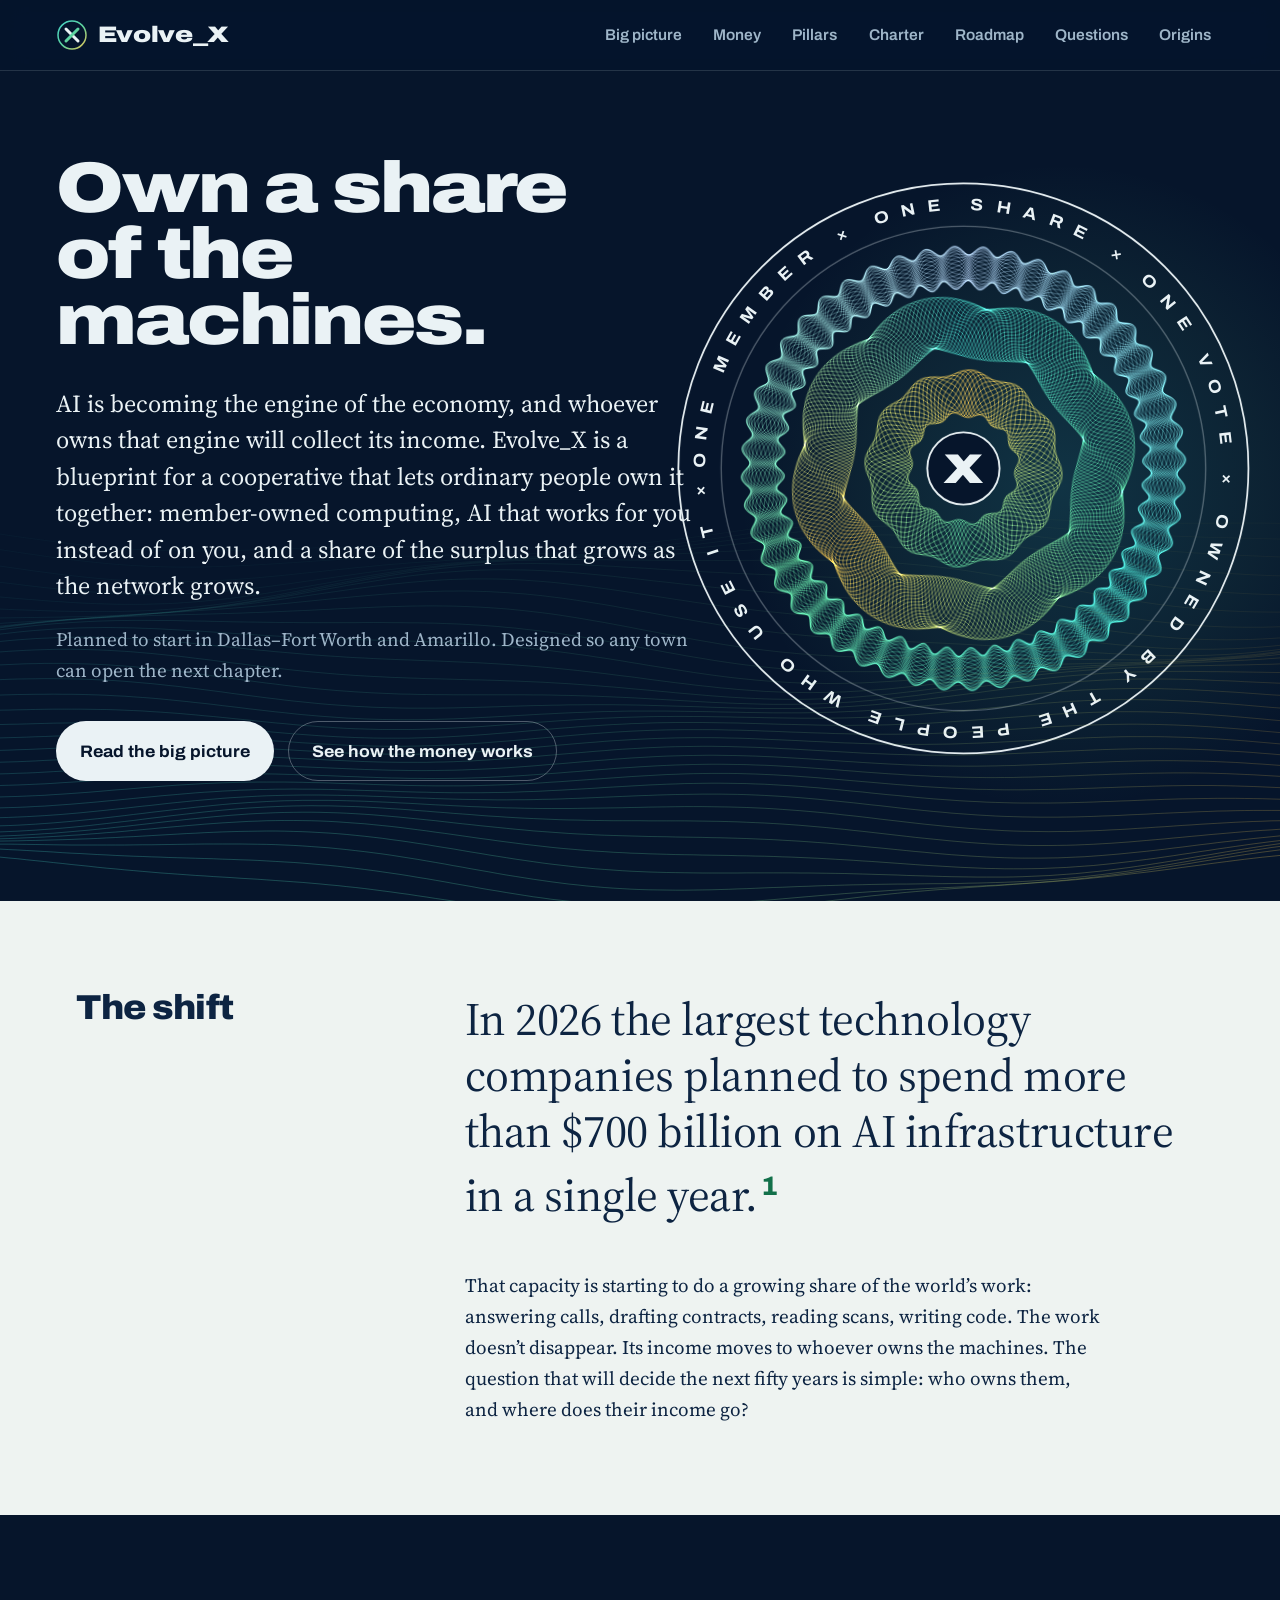
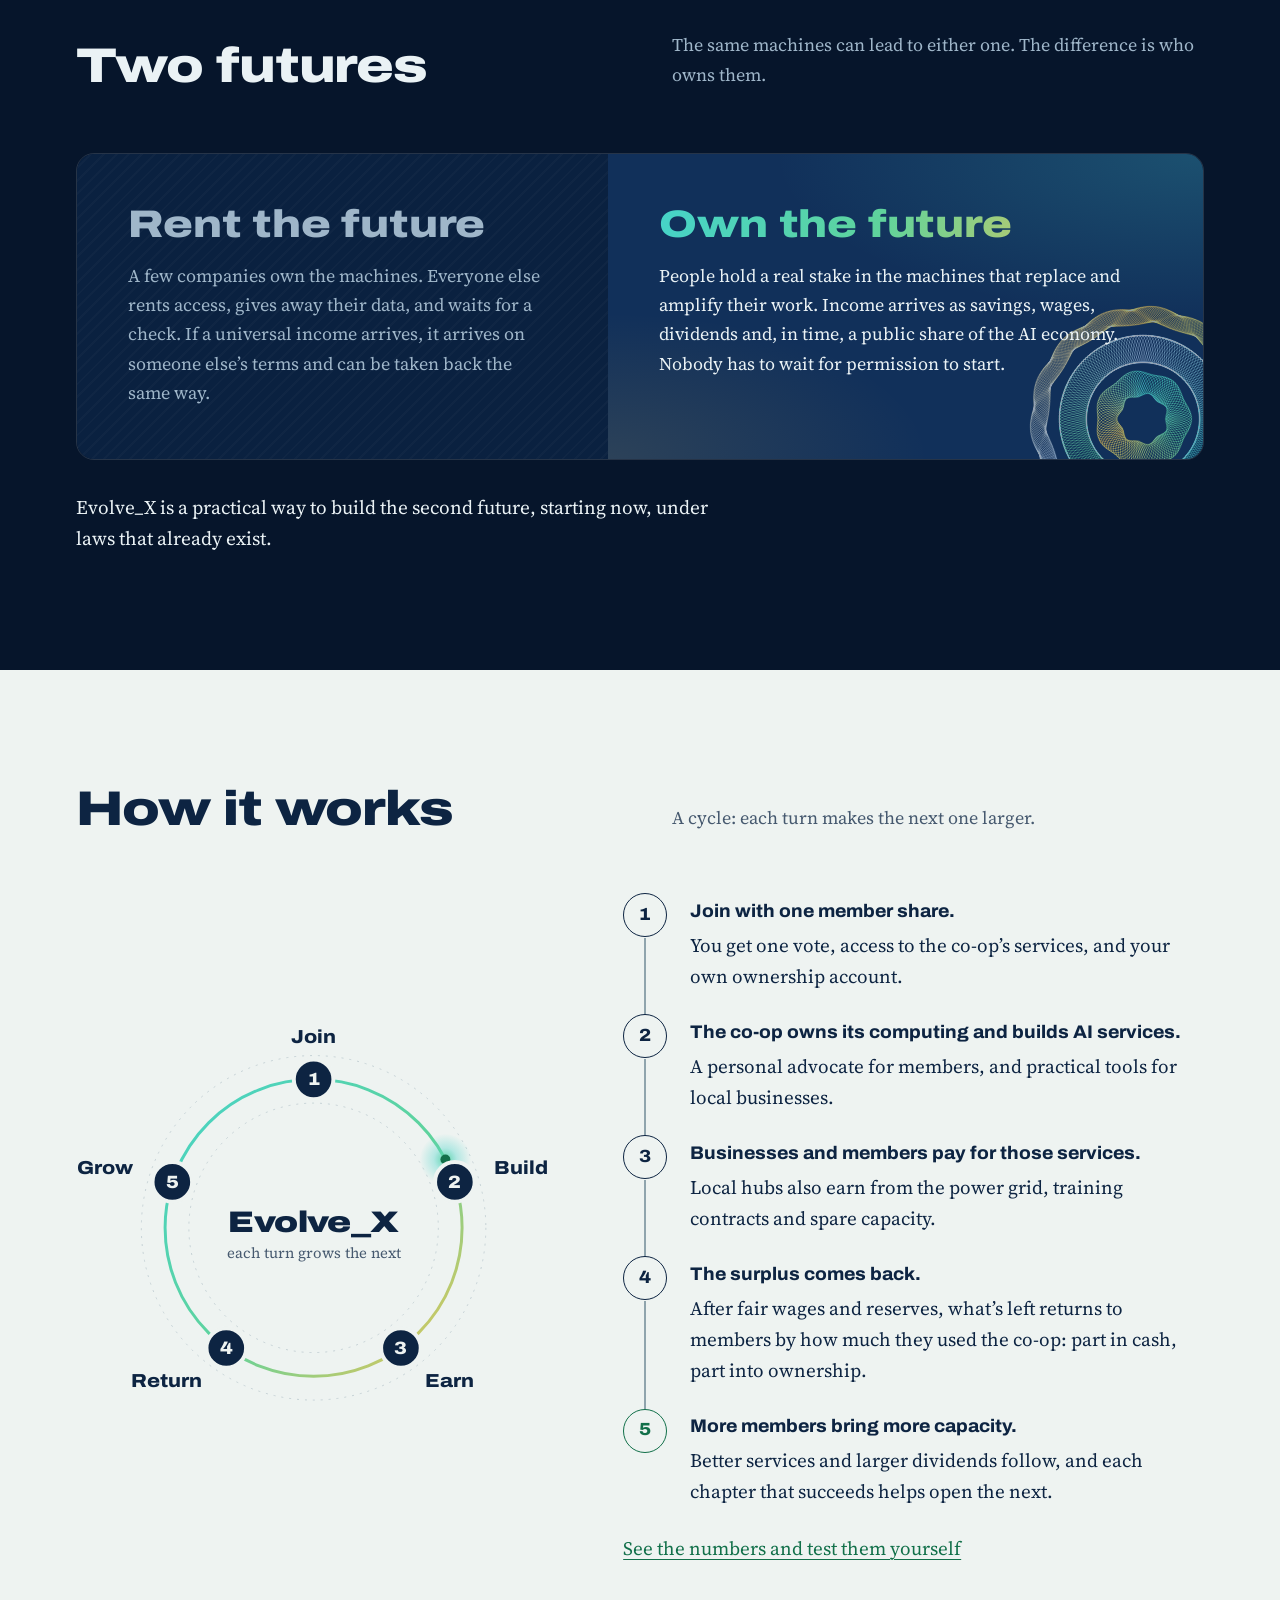
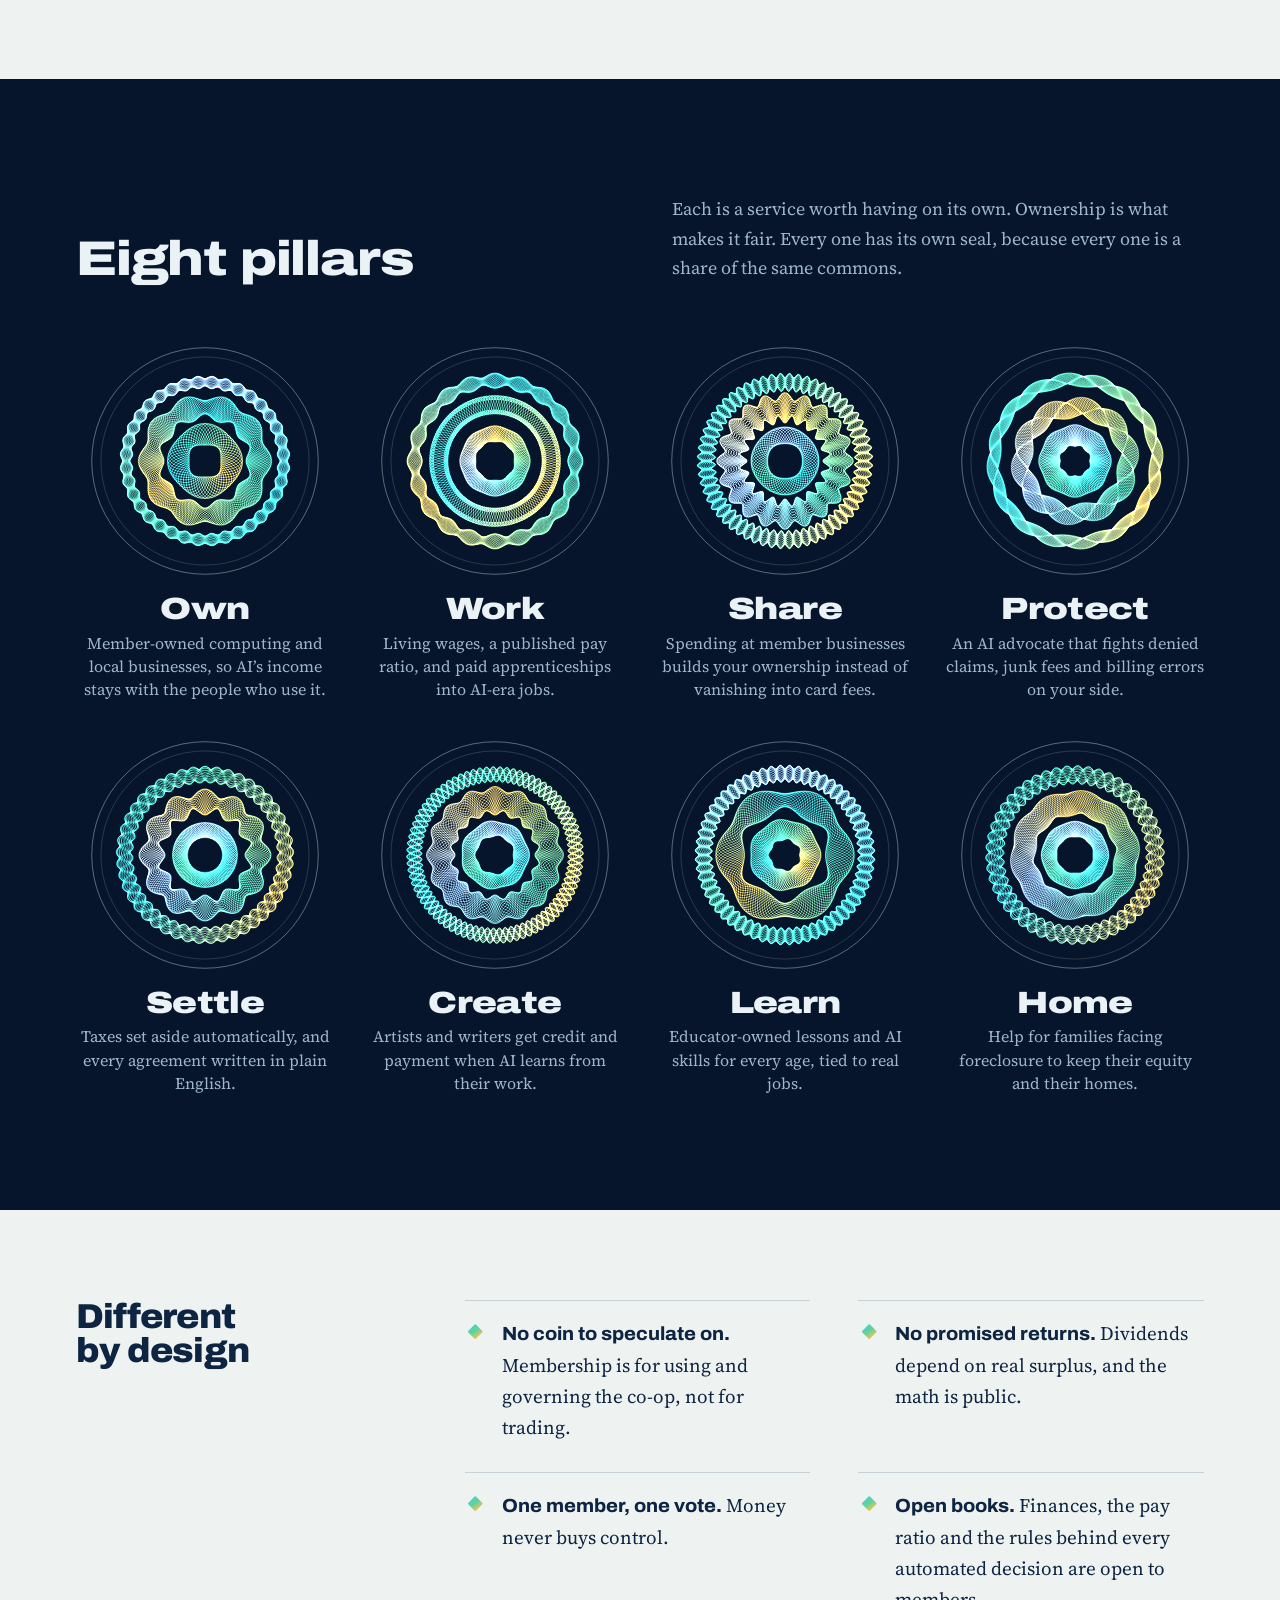
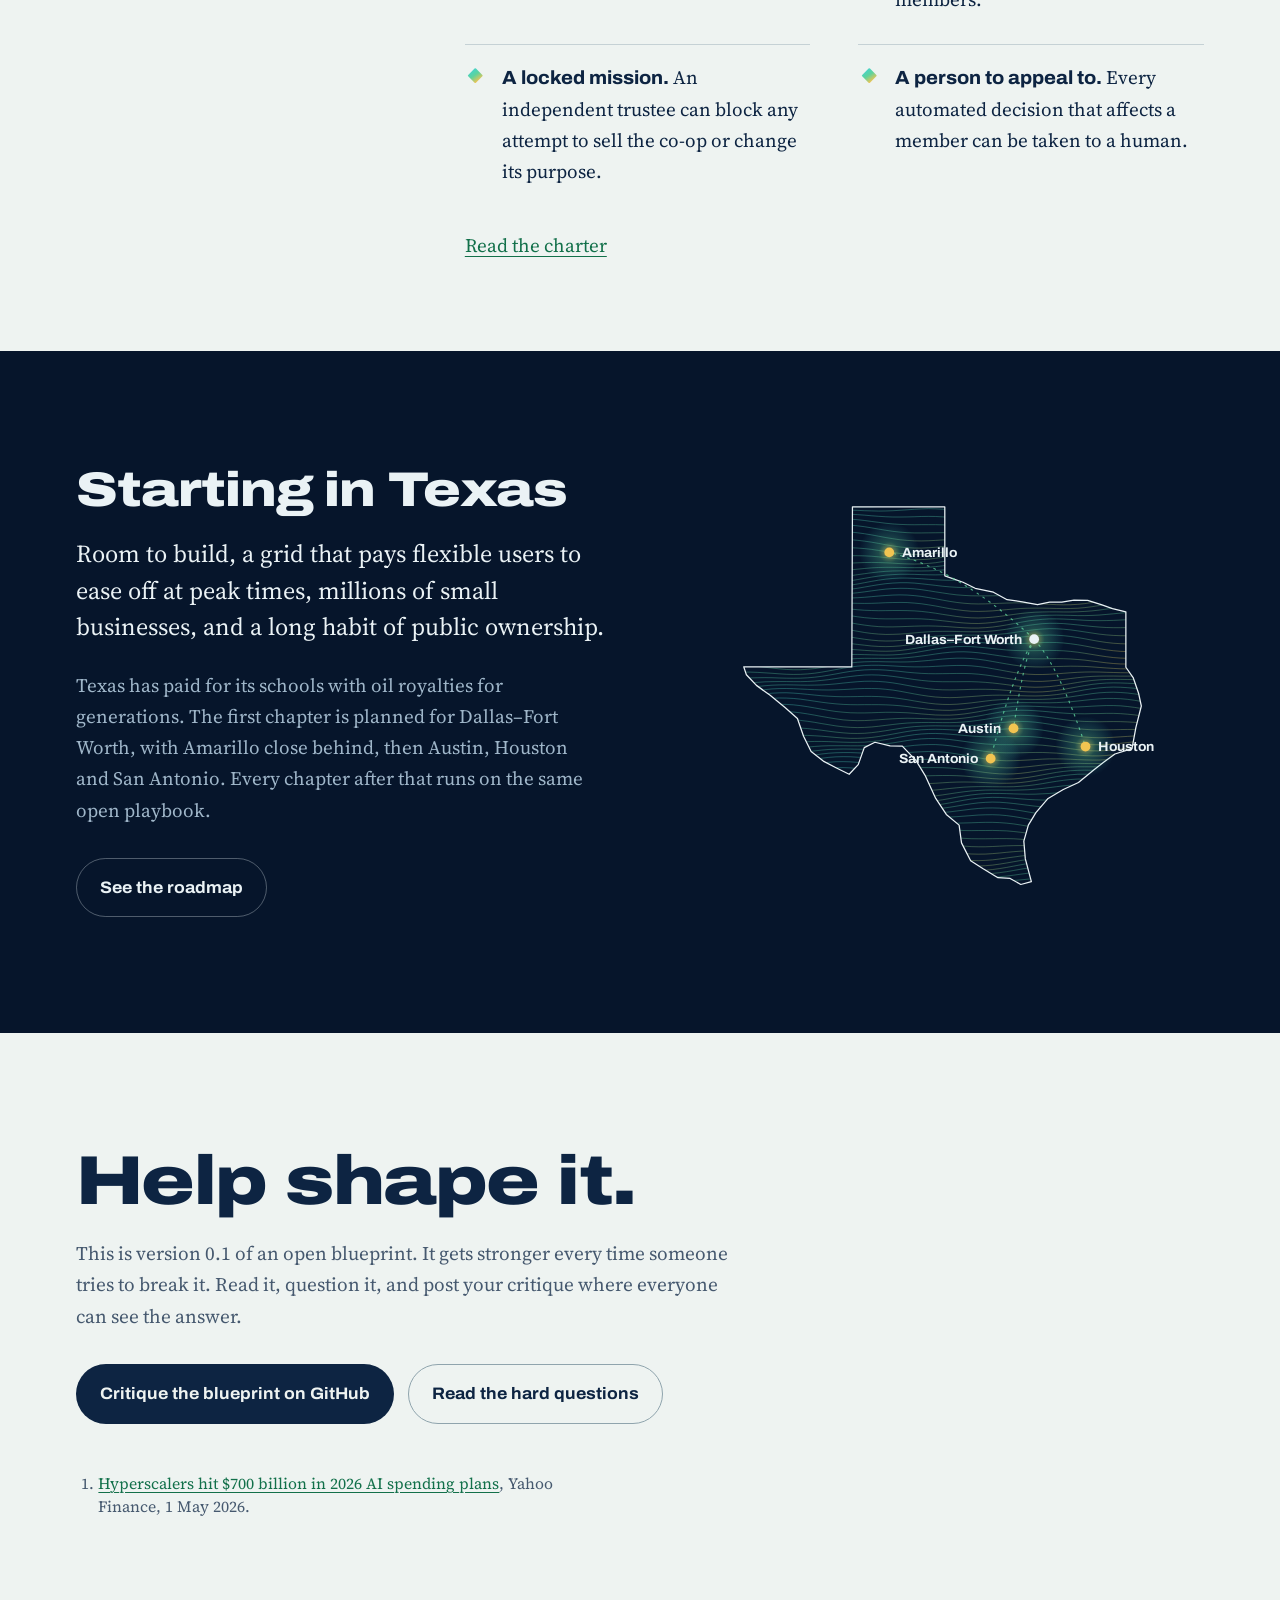
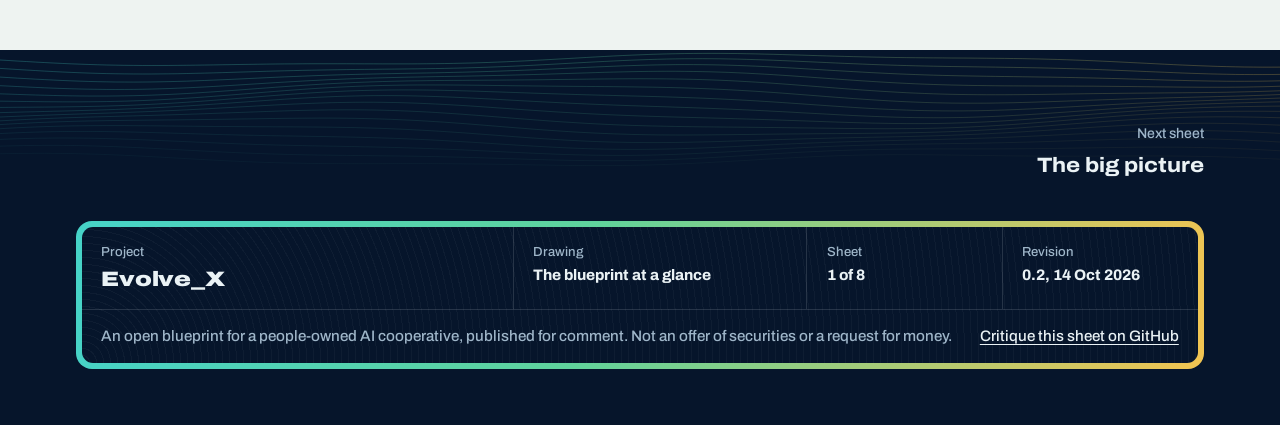
==== commit 064a2171: "Fit section headings in the margin column; version asset links Co-Authored-By: Claude Opus 5.5 <nore" ====
--- a/index.html
+++ b/index.html
@@ -13,7 +13,7 @@
 <link rel="preconnect" href="https://fonts.googleapis.com">
 <link rel="preconnect" href="https://fonts.gstatic.com" crossorigin>
 <link rel="stylesheet" href="https://fonts.googleapis.com/css2?family=Archivo:wdth,wght@62..125,400..900&amp;family=Source+Serif+4:ital,opsz,wght@0,8..60,400..700;1,8..60,400..700&amp;display=swap">
-<link rel="stylesheet" href="assets/style.css">
+<link rel="stylesheet" href="assets/style.css?v=66060709">
 <script>document.documentElement.classList.add("js");</script>
 </head>
 <body>
@@ -191,6 +191,6 @@
     </div></div>
   </div>
 </footer>
-<script src="assets/site.js" defer></script>
+<script src="assets/site.js?v=66060709" defer></script>
 </body>
 </html>
--- a/assets/style.css
+++ b/assets/style.css
@@ -201,14 +201,14 @@
   background: radial-gradient(closest-side, rgba(70, 211, 200, .16), rgba(95, 211, 156, .07) 45%, transparent 72%);
 }
 .hero-home .wrap {
-  display: grid; grid-template-columns: minmax(0, 1.05fr) minmax(0, 1fr);
+  display: grid; grid-template-columns: minmax(0, 1.15fr) minmax(0, .85fr);
   align-items: center; gap: 2rem;
   min-height: min(calc(100svh - var(--head-h)), 940px);
   padding-top: clamp(2.5rem, 6vw, 5rem); padding-bottom: clamp(4rem, 9vw, 7rem);
   max-width: 1400px;
 }
 .hero-home .copy { position: relative; z-index: 2; }
-.hero-home h1 { margin-bottom: 2rem; font-size: clamp(2.8rem, 6.4vw, 6.4rem); font-variation-settings: "wdth" 116; }
+.hero-home h1 { margin-bottom: 2rem; font-size: clamp(2.6rem, 5.6vw, 6.2rem); font-variation-settings: "wdth" 116; }
 .hero-home .lede { color: var(--on-night); margin-bottom: 1.2rem; }
 .hero-home .actions { margin-top: 2.2rem; }
 .hero-home .medallion-wrap { position: relative; justify-self: end; width: min(46vw, 700px); margin-right: calc(-0.6 * var(--gutter)); }
@@ -276,6 +276,7 @@
 }
 .sec.first, .sec:first-child { border-top: 0; }
 .sec > .sec-head h2 { position: sticky; top: calc(var(--head-h) + 1.5rem); }
+.sec-head h2 { font-size: clamp(1.7rem, 2.7vw, 2.5rem); font-variation-settings: "wdth" 106; overflow-wrap: break-word; hyphens: manual; }
 .sec-head .note { margin-top: 1rem; color: var(--fg-soft); font-size: 1.02rem; line-height: 1.5; position: sticky; top: calc(var(--head-h) + 1.5rem + 3.4em); }
 .sec-body > * + * { margin-top: 1.4rem; }
 .sec-body > p + p { margin-top: 0; }
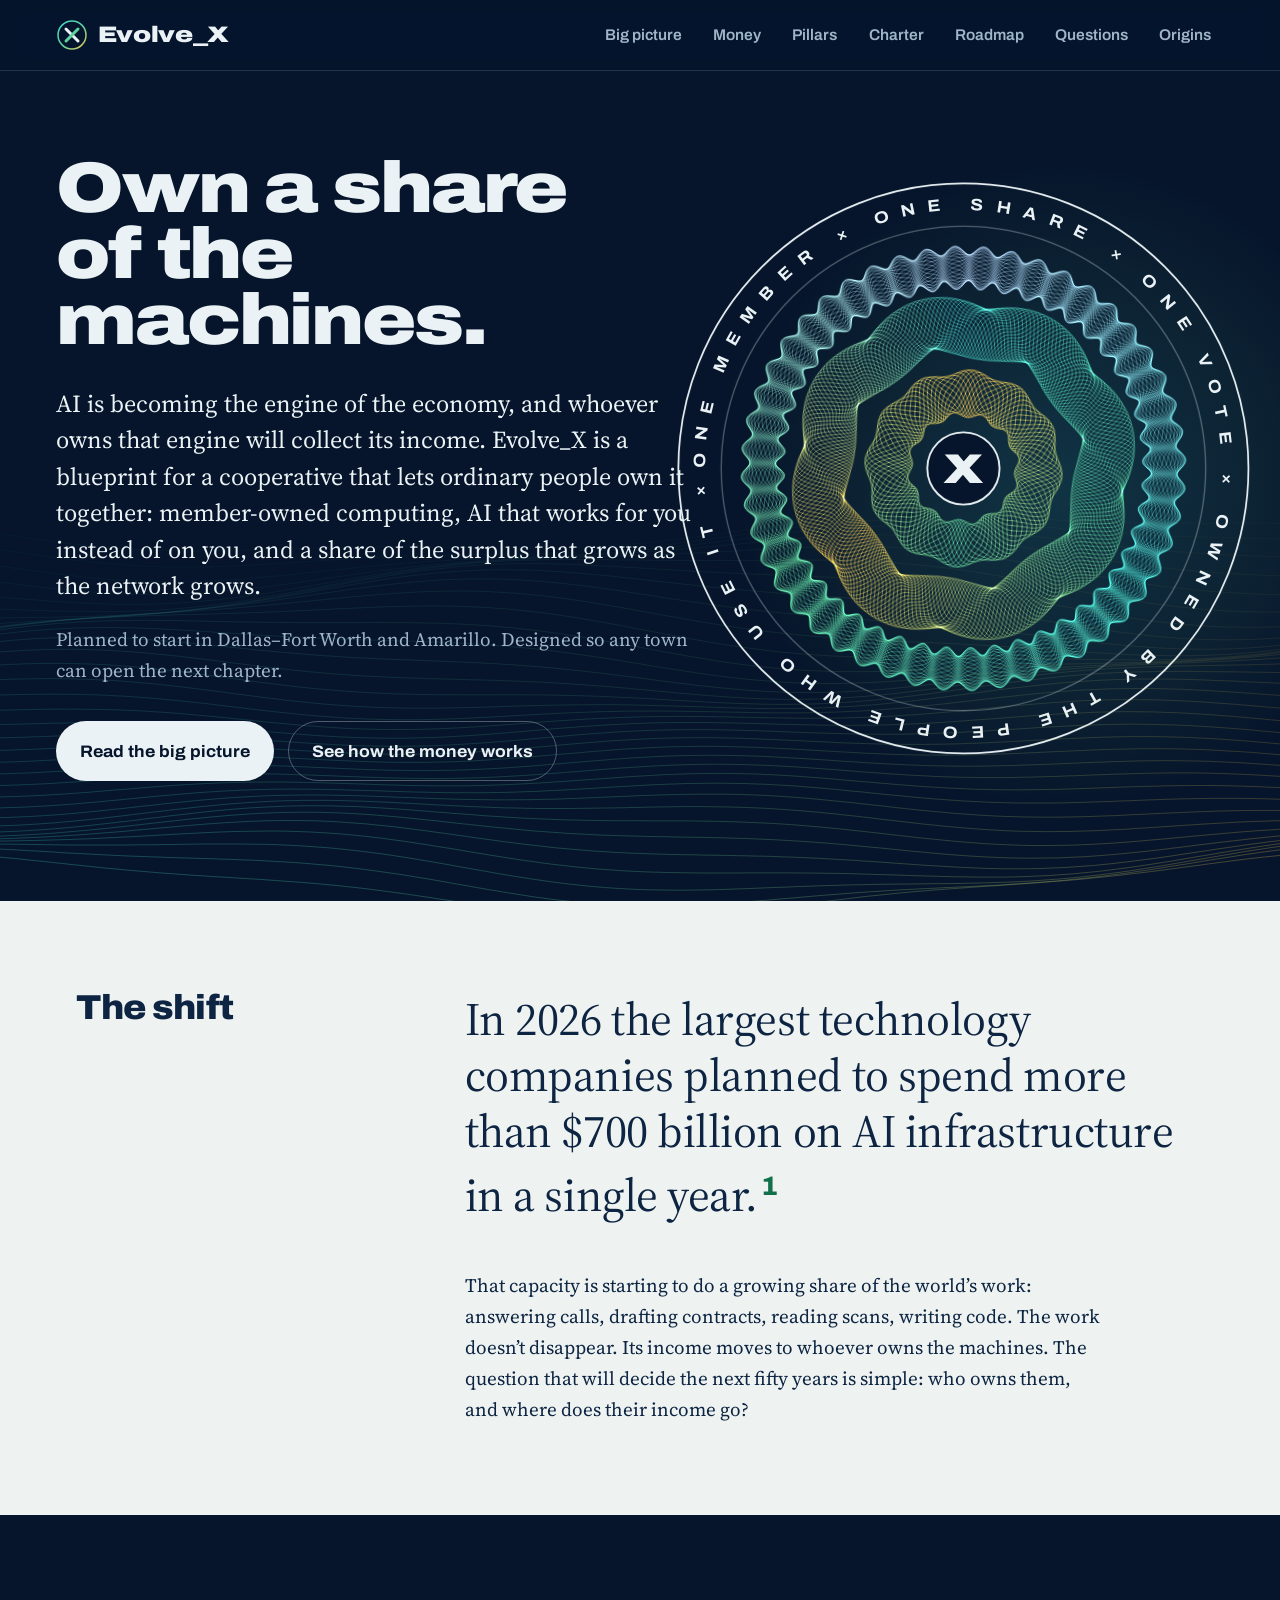
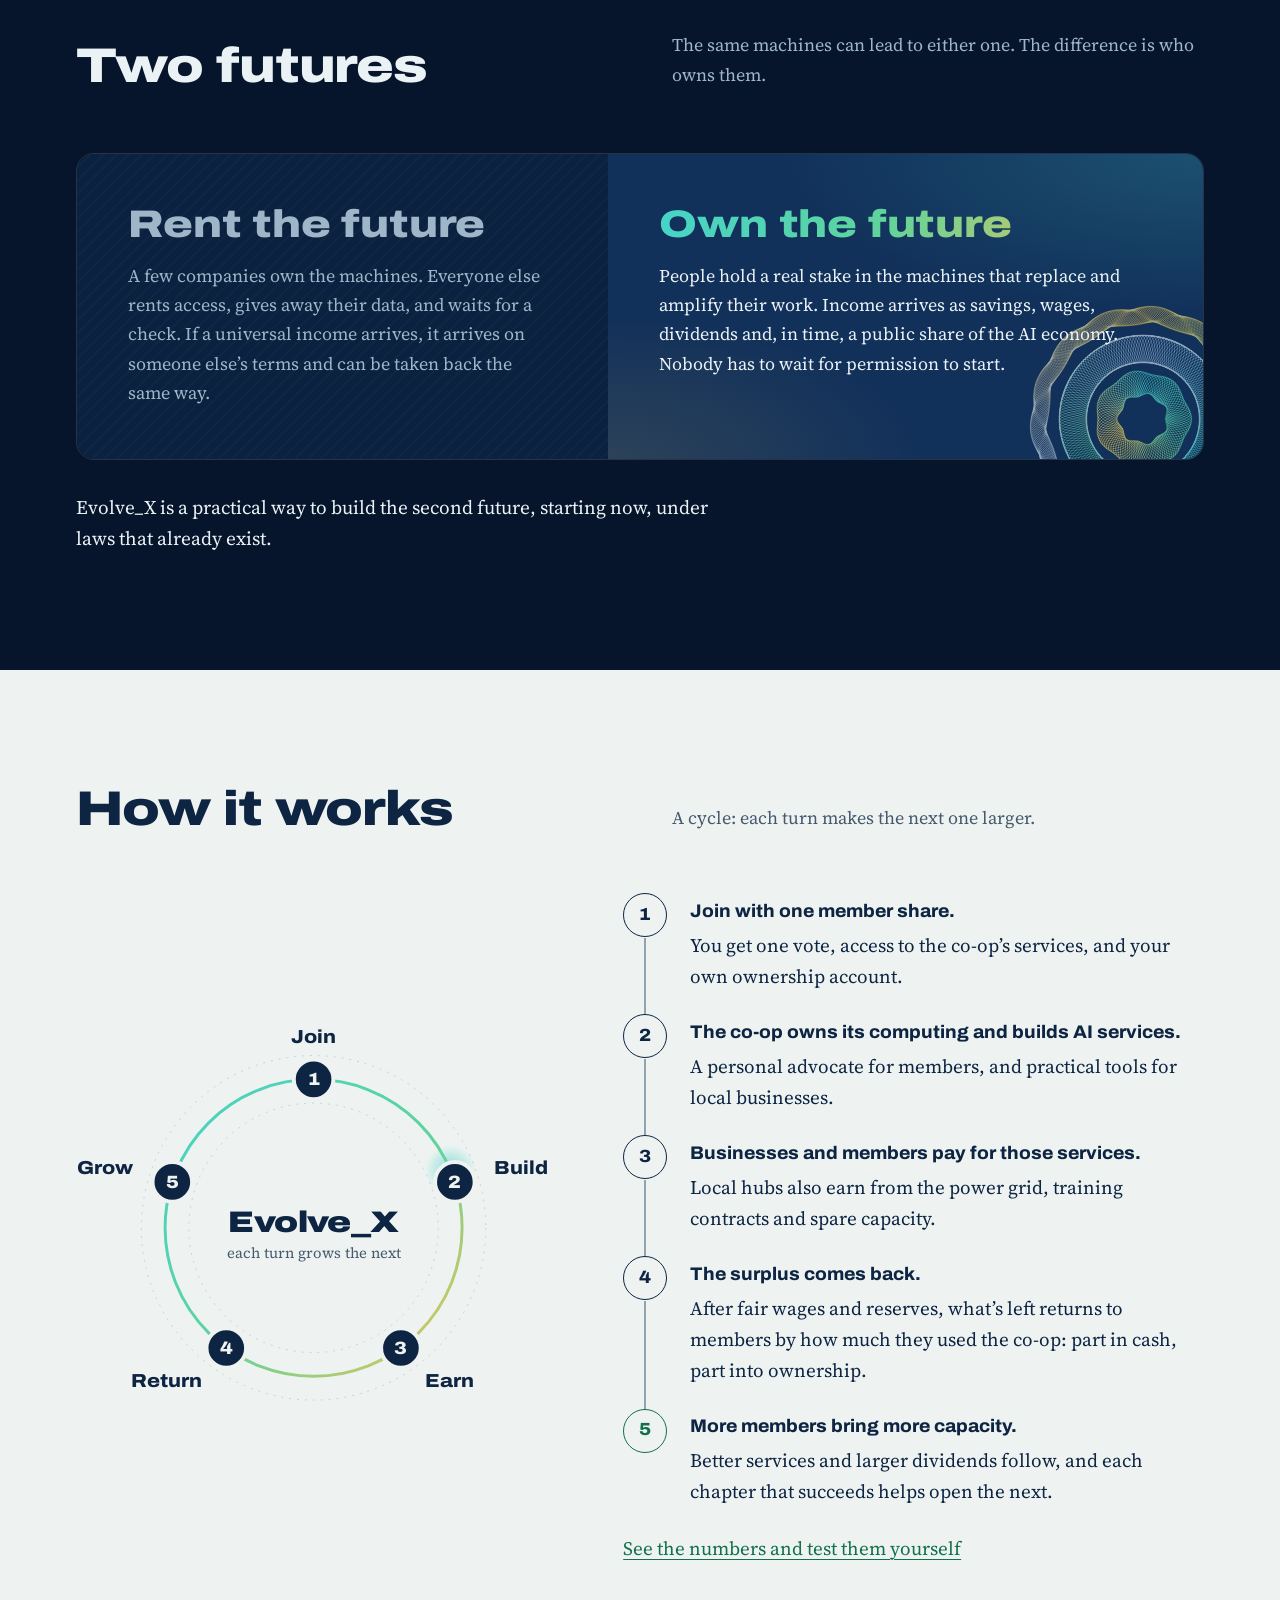
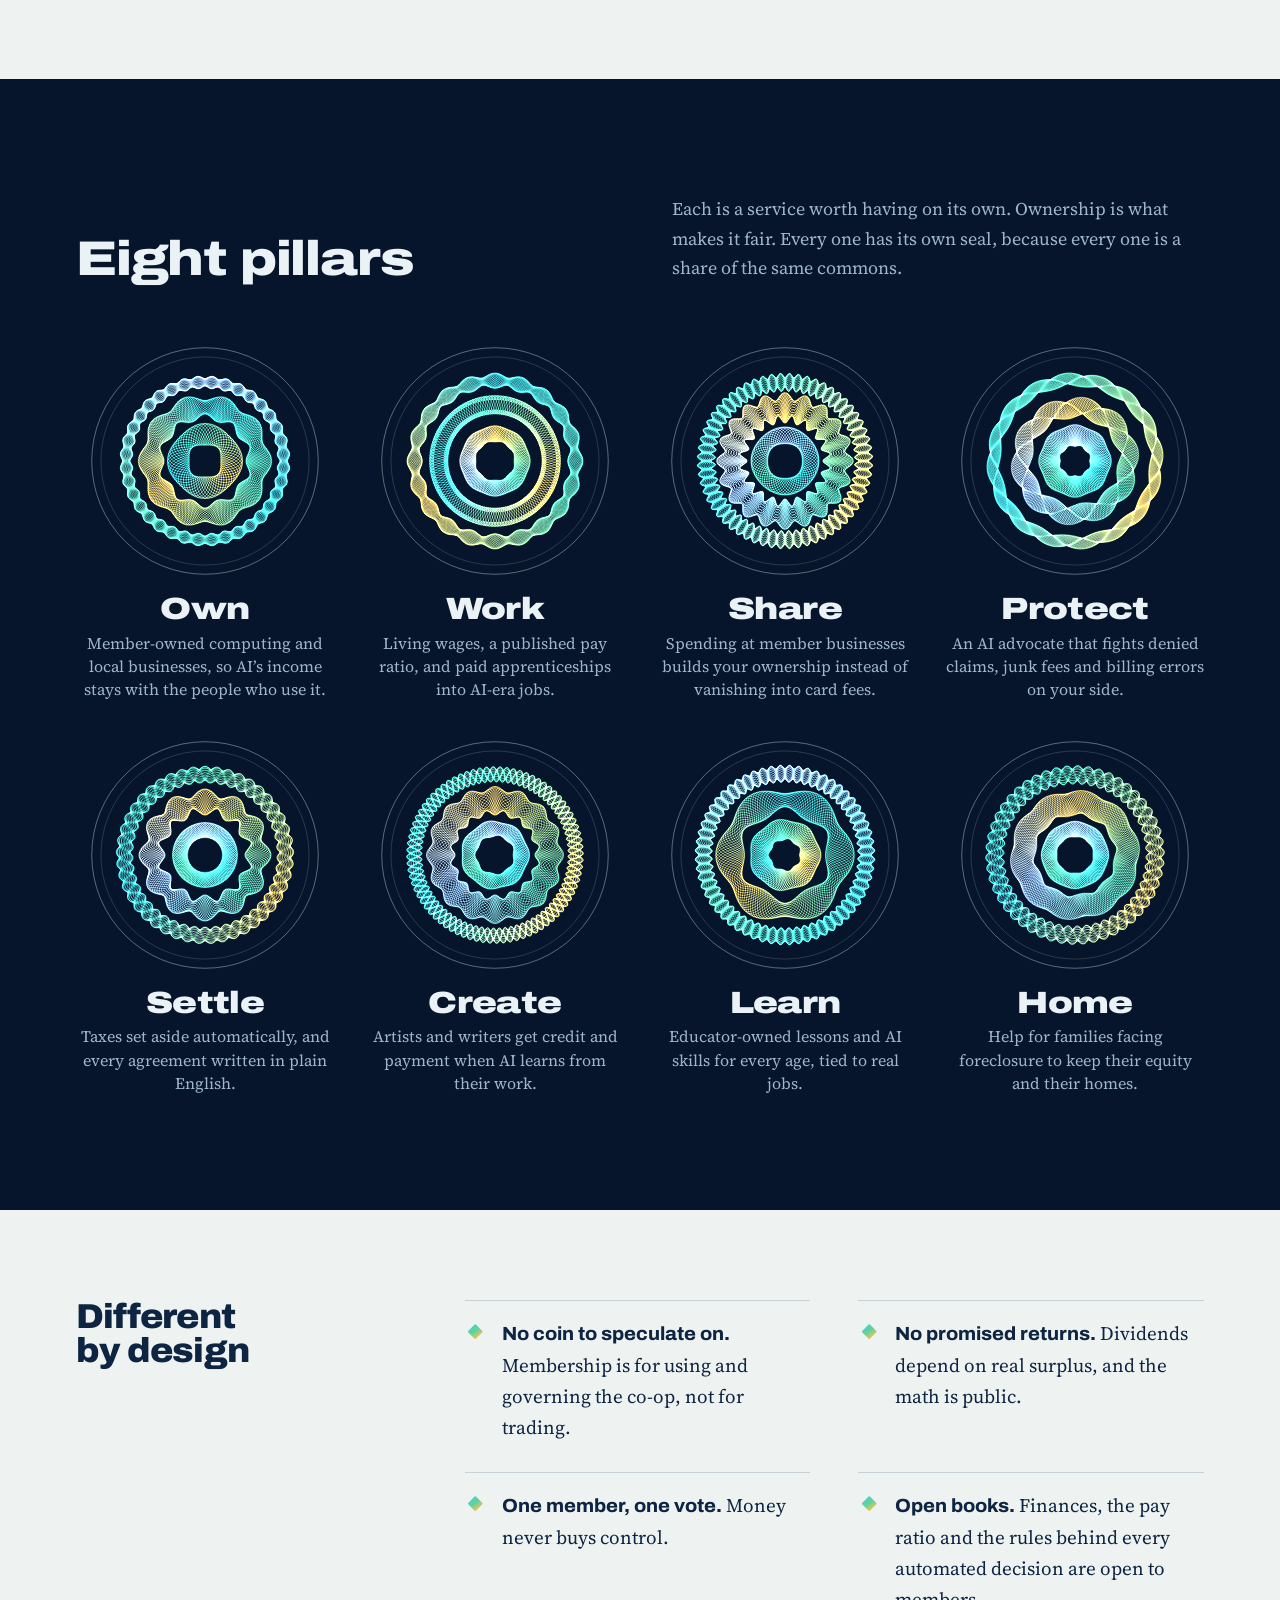
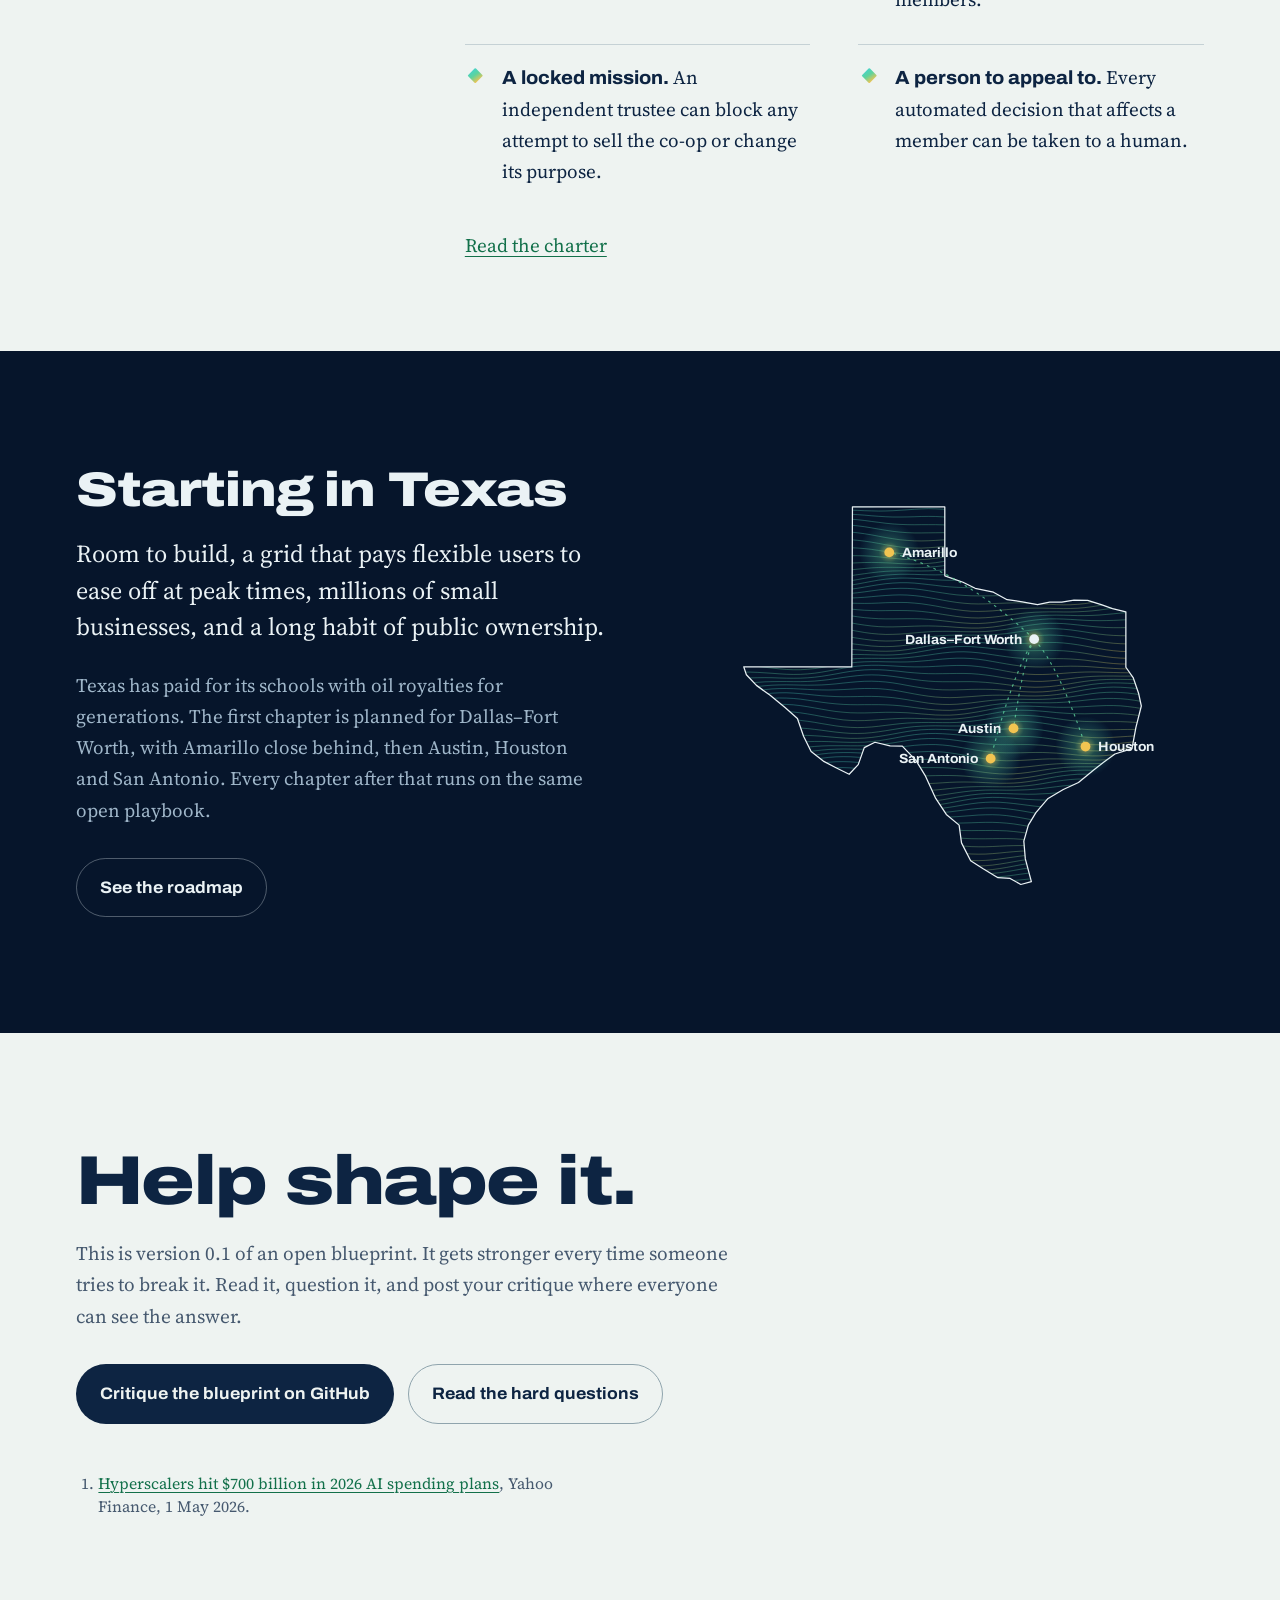
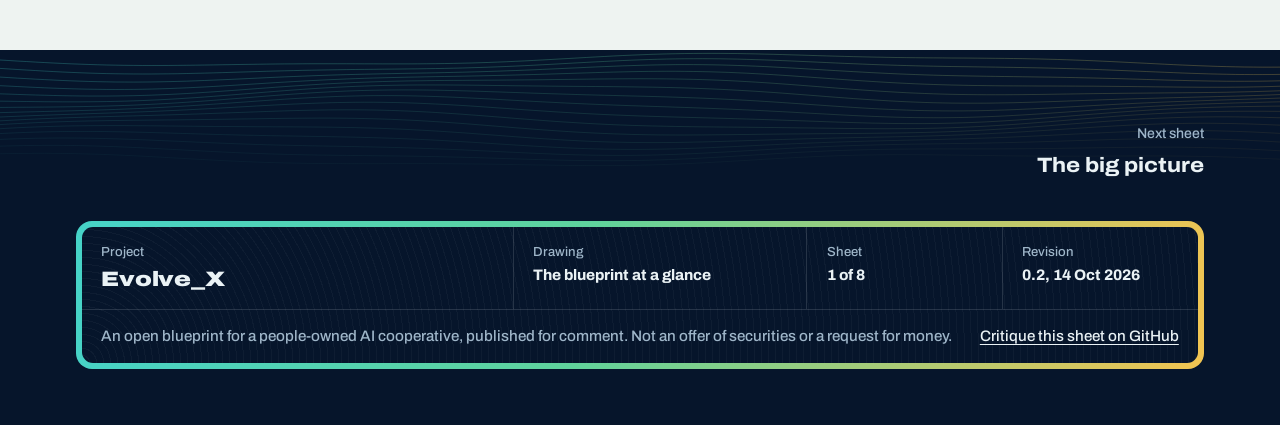
==== commit 53ba5816: "Stack the foundation cards sooner on narrow screens Co-Authored-By: Claude Opus 5.5 <noreply@anthrop" ====
--- a/index.html
+++ b/index.html
@@ -13,7 +13,7 @@
 <link rel="preconnect" href="https://fonts.googleapis.com">
 <link rel="preconnect" href="https://fonts.gstatic.com" crossorigin>
 <link rel="stylesheet" href="https://fonts.googleapis.com/css2?family=Archivo:wdth,wght@62..125,400..900&amp;family=Source+Serif+4:ital,opsz,wght@0,8..60,400..700;1,8..60,400..700&amp;display=swap">
-<link rel="stylesheet" href="assets/style.css?v=66060709">
+<link rel="stylesheet" href="assets/style.css?v=40a4a428">
 <script>document.documentElement.classList.add("js");</script>
 </head>
 <body>
@@ -191,6 +191,6 @@
     </div></div>
   </div>
 </footer>
-<script src="assets/site.js?v=66060709" defer></script>
+<script src="assets/site.js?v=40a4a428" defer></script>
 </body>
 </html>
--- a/assets/style.css
+++ b/assets/style.css
@@ -439,7 +439,7 @@
 .foundations h3 { margin-bottom: .7rem; }
 .foundations p { font-size: 1.02rem; line-height: 1.55; }
 .foundations .origin { color: var(--on-night-soft); font-size: .95rem; margin-top: .9rem; }
-@media (max-width: 900px) { .foundations { grid-template-columns: minmax(0, 1fr); } }
+@media (max-width: 1040px) { .foundations { grid-template-columns: minmax(0, 1fr); } }
 
 /* ---------- Federation figure ---------- */
 
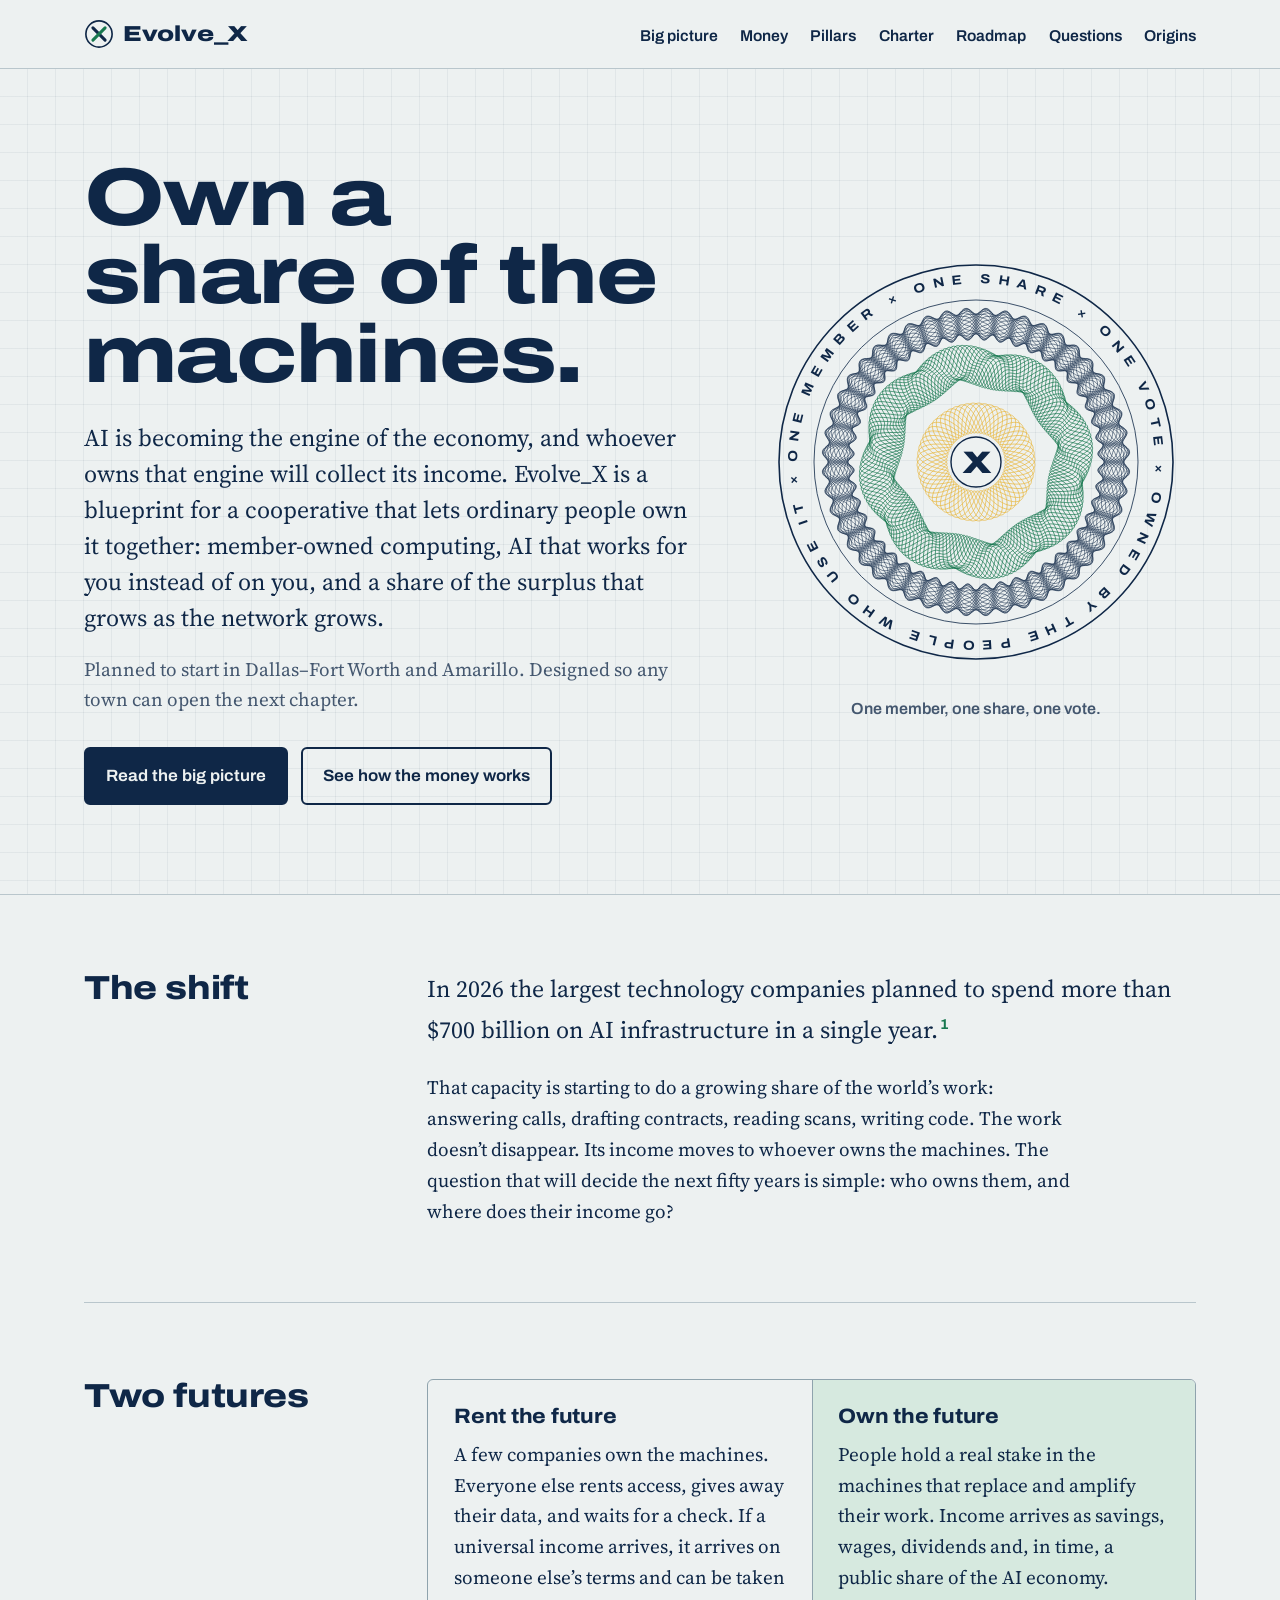
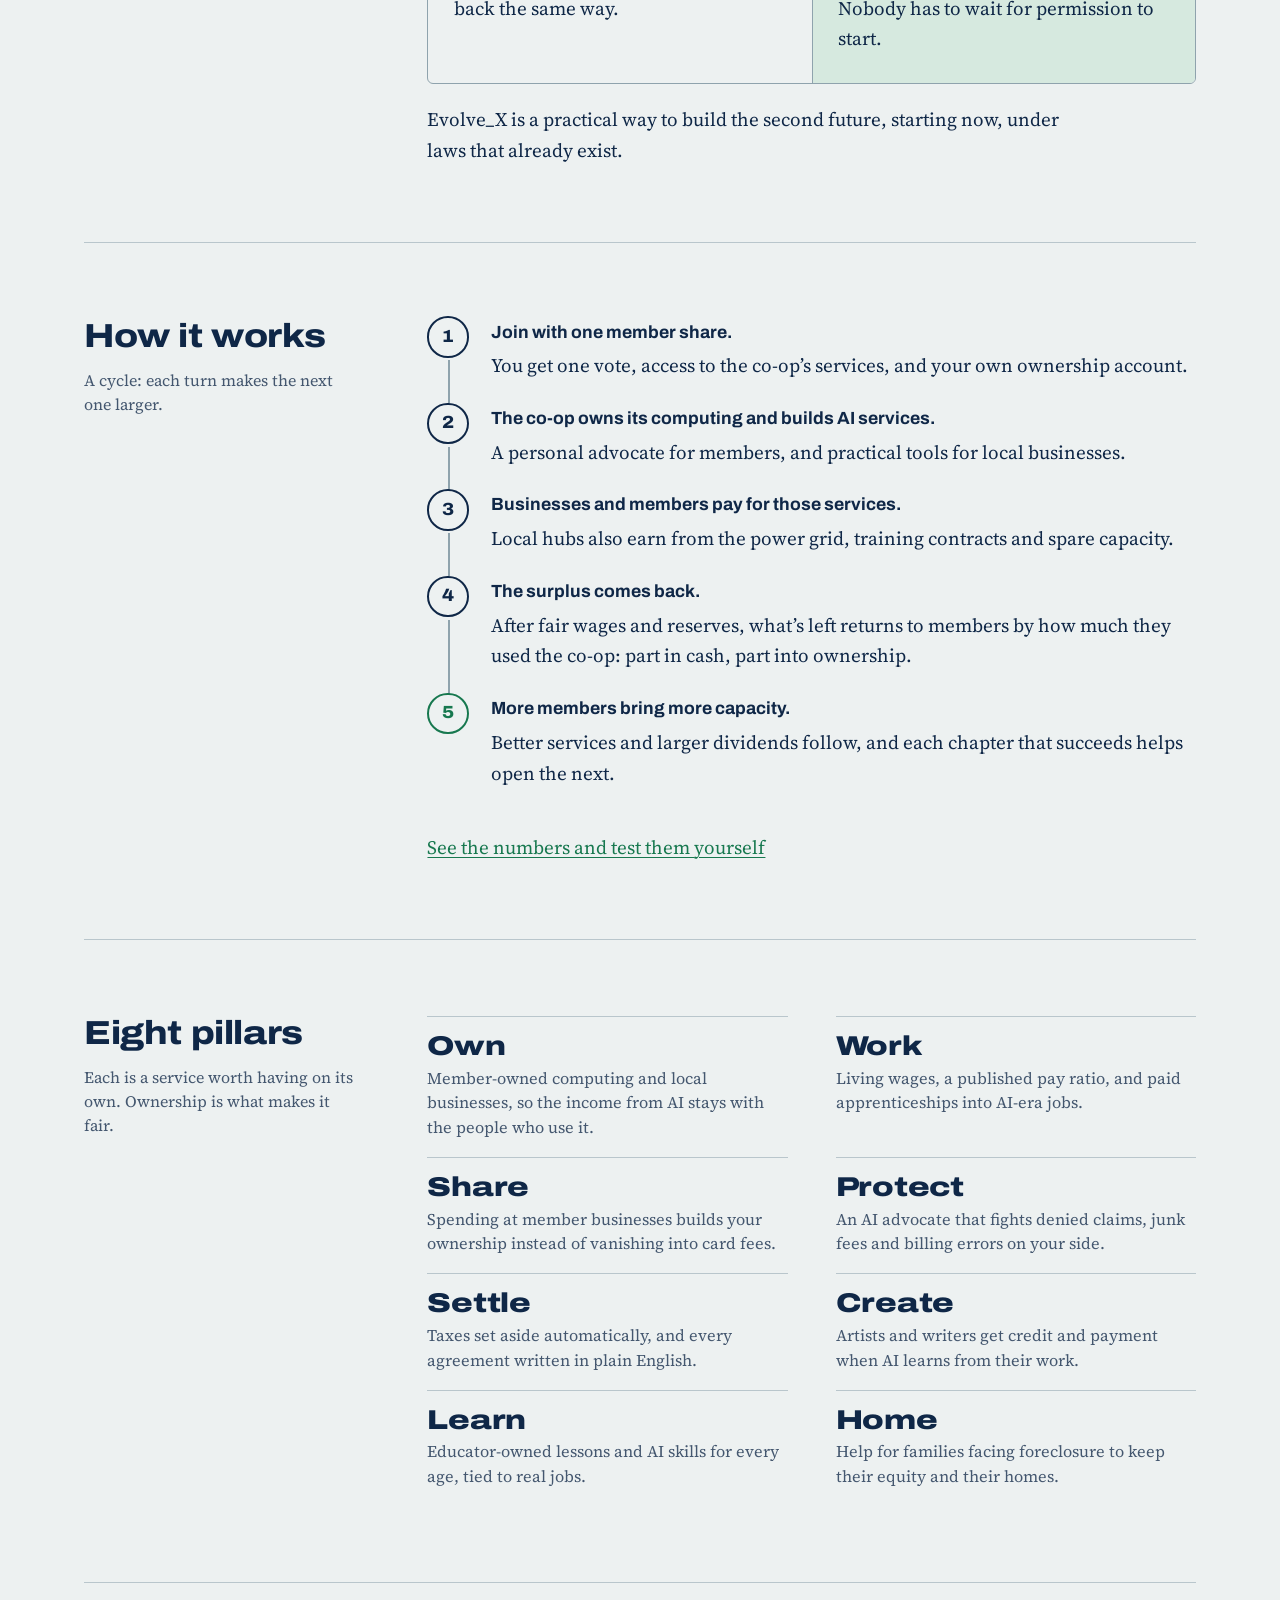
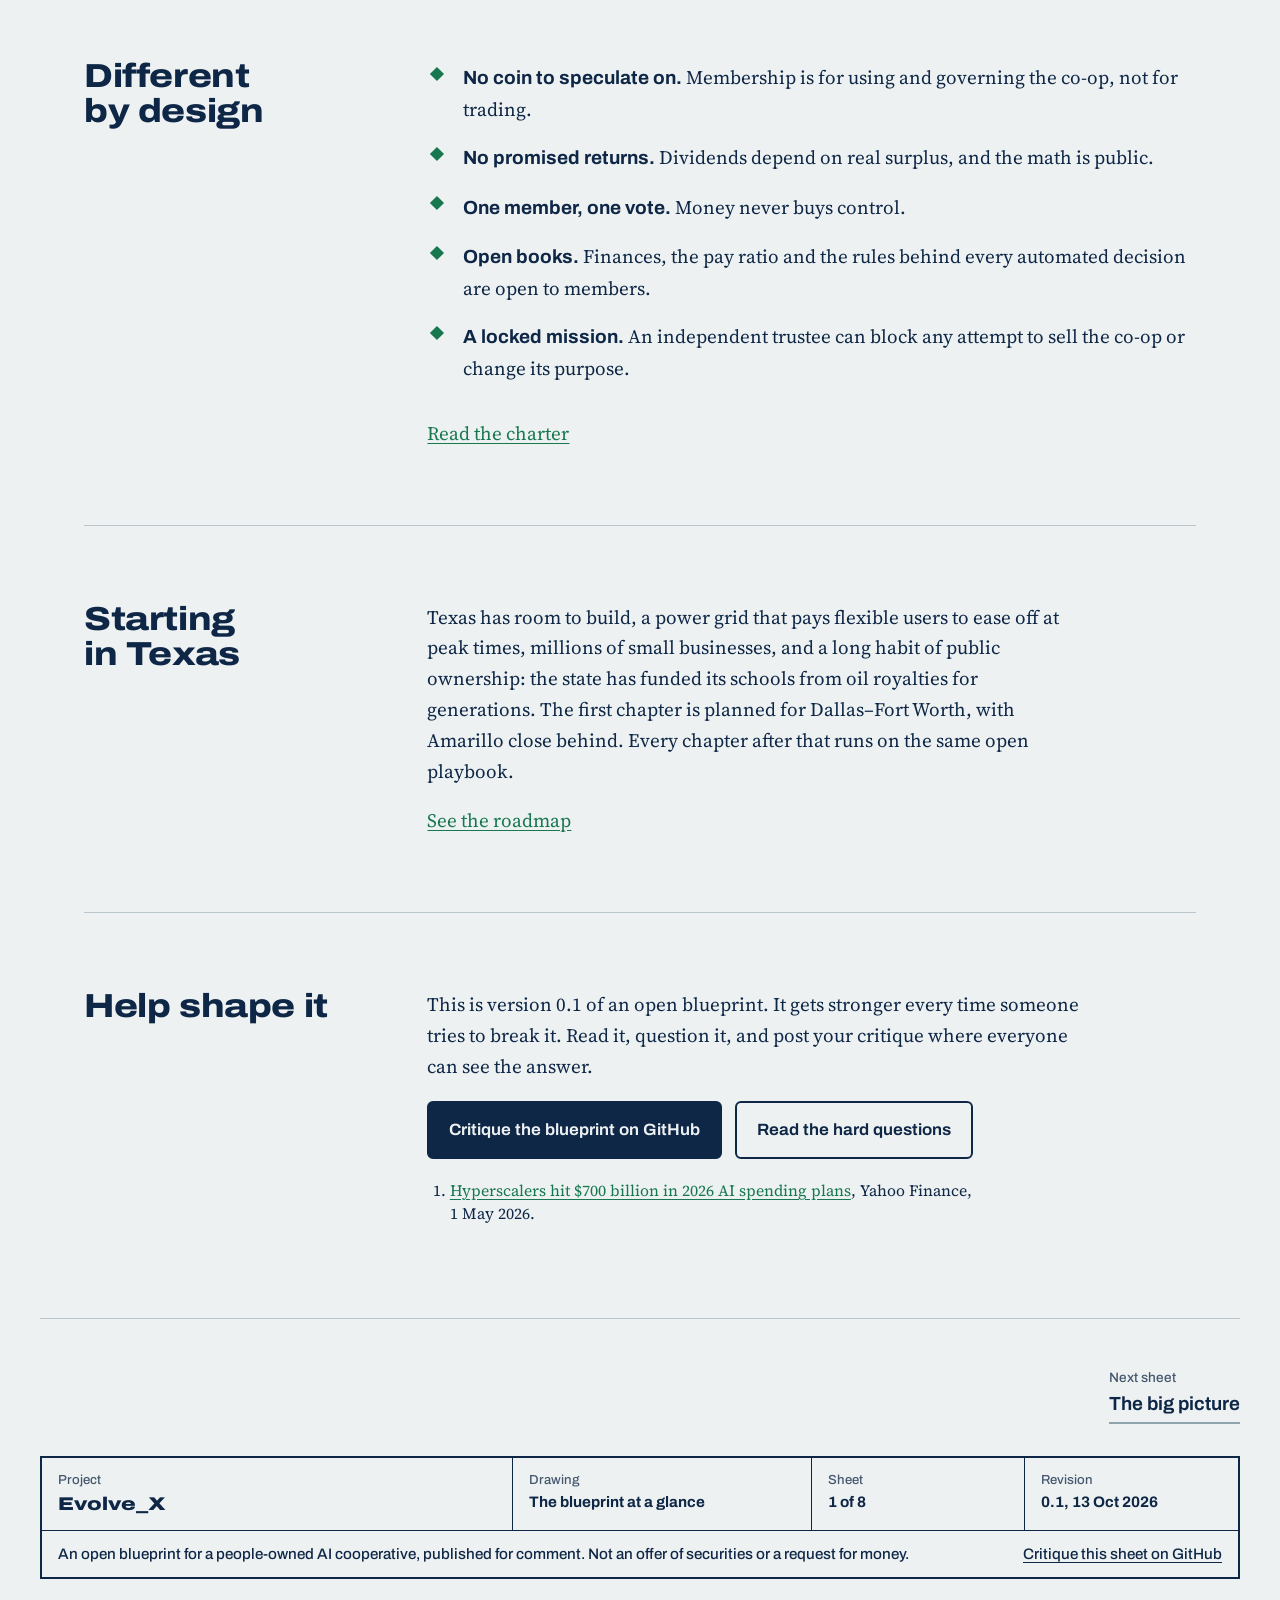
==== commit db721ef7: "Restore the First_Evolve_X design Return every file to the state saved on the First_Evolve_X branch." ====
--- a/index.html
+++ b/index.html
@@ -8,19 +8,19 @@
 <meta property="og:title" content="Evolve_X: own a share of the machines">
 <meta property="og:description" content="A blueprint for a people-owned AI cooperative: member-owned computing, AI that works for you, and a share of the surplus. Starting in Texas, designed to scale.">
 <meta property="og:type" content="website">
-<meta name="theme-color" content="#06152b">
+<meta name="theme-color" content="#edf1f1" media="(prefers-color-scheme: light)">
+<meta name="theme-color" content="#0b2342" media="(prefers-color-scheme: dark)">
 <link rel="icon" href="assets/favicon.svg" type="image/svg+xml">
 <link rel="preconnect" href="https://fonts.googleapis.com">
 <link rel="preconnect" href="https://fonts.gstatic.com" crossorigin>
 <link rel="stylesheet" href="https://fonts.googleapis.com/css2?family=Archivo:wdth,wght@62..125,400..900&amp;family=Source+Serif+4:ital,opsz,wght@0,8..60,400..700;1,8..60,400..700&amp;display=swap">
-<link rel="stylesheet" href="assets/style.css?v=40a4a428">
-<script>document.documentElement.classList.add("js");</script>
+<link rel="stylesheet" href="assets/style.css">
 </head>
 <body>
 <a class="skip" href="#main">Skip to content</a>
 <header class="site-head">
   <div class="wrap">
-    <a class="wordmark" href="index.html" aria-label="Evolve_X home"><svg viewBox="0 0 64 64" aria-hidden="true" focusable="false"><defs><linearGradient id="wm-iris" x1="0" x2="1" y1="0" y2="1"><stop offset="0" stop-color="#46d3c8"/><stop offset=".55" stop-color="#5fd39c"/><stop offset="1" stop-color="#f2c451"/></linearGradient></defs><circle cx="32" cy="32" r="28" fill="none" stroke="url(#wm-iris)" stroke-width="3"/><path d="M20 20 L44 44" stroke="currentColor" stroke-width="6" stroke-linecap="round"/><path d="M44 20 L20 44" stroke="url(#wm-iris)" stroke-width="6" stroke-linecap="round"/></svg><span>Evolve_X</span></a>
+    <a class="wordmark" href="index.html" aria-label="Evolve_X home"><svg viewBox="0 0 64 64" aria-hidden="true" focusable="false"><circle cx="32" cy="32" r="28" fill="none" stroke="currentColor" stroke-width="3.5"/><path d="M19 19 L45 45" stroke="currentColor" stroke-width="6.5" stroke-linecap="round"/><path d="M45 19 L19 45" stroke="var(--leaf)" stroke-width="6.5" stroke-linecap="round"/></svg><span>Evolve_X</span></a>
     <button class="nav-toggle" type="button" aria-expanded="false" aria-controls="site-nav">Menu</button>
     <nav id="site-nav" class="site-nav" aria-label="Main">
       <ul>
@@ -36,10 +36,10 @@
   </div>
 </header>
 <main id="main">
-<section class="hero hero-home band-night">
+<section class="hero">
   <div class="wrap">
-    <div class="copy">
-      <h1><span class="reveal-line">Own a share</span> <span class="reveal-line">of the machines.</span></h1>
+    <div>
+      <h1>Own a share of the machines.</h1>
       <p class="lede">AI is becoming the engine of the economy, and whoever owns that engine will collect its income. Evolve_X is a blueprint for a cooperative that lets ordinary people own it together: member-owned computing, AI that works for you instead of on you, and a share of the surplus that grows as the network grows.</p>
       <p class="quiet">Planned to start in Dallas–Fort Worth and Amarillo. Designed so any town can open the next chapter.</p>
       <div class="actions">
@@ -47,150 +47,136 @@
         <a class="btn" href="model.html">See how the money works</a>
       </div>
     </div>
-    <div class="medallion-wrap">
-      <div class="medallion" data-medallion="hero" data-spin data-sweep><canvas aria-hidden="true"></canvas><svg class="med-type" viewBox="-220 -220 440 440" role="img" aria-labelledby="mhero-t"><title id="mhero-t">An engraved seal of woven light, inscribed: one member, one share, one vote, owned by the people who use it.</title><defs><path id="mhero-ring" d="M -193 0 A 193 193 0 1 1 193 0 A 193 193 0 1 1 -193 0"></path></defs><circle class="ring fade" r="213" stroke-width="1.3"></circle><circle class="ring-faint fade" r="181" stroke-width="1"></circle><text class="ring-text fade"><textPath href="#mhero-ring" textLength="1201" lengthAdjust="spacing">ONE MEMBER × ONE SHARE × ONE VOTE × OWNED BY THE PEOPLE WHO USE IT × </textPath></text><circle class="core-disc fade" r="27" stroke-width="1.4"></circle><text class="core-text fade" x="0" y="11" text-anchor="middle" font-size="31">X</text></svg></div>
-    </div>
-  </div>
-  <div class="wavefield" data-lines="36"></div>
-</section>
-
-<section class="band band-paper" aria-labelledby="h-shift">
-  <div class="wrap">
-    <div class="sec first">
-      <div class="sec-head"><h2 id="h-shift">The shift</h2></div>
-      <div class="sec-body">
-        <p class="statement">In 2026 the largest technology companies planned to spend more than $700 billion on AI infrastructure in a single year.<sup><a href="#src-1" aria-label="Source 1">1</a></sup></p>
-        <p>That capacity is starting to do a growing share of the world’s work: answering calls, drafting contracts, reading scans, writing code. The work doesn’t disappear. Its income moves to whoever owns the machines. The question that will decide the next fifty years is simple: who owns them, and where does their income go?</p>
-      </div>
-    </div>
+    <figure class="seal">
+      <svg viewBox="-220 -220 440 440" role="img" aria-labelledby="seal-title">
+        <title id="seal-title">An engraved seal woven from many lines, inscribed: one member, one share, one vote.</title>
+        <defs>
+          <path id="ring-path" d="M -179 0 A 179 179 0 1 1 179 0 A 179 179 0 1 1 -179 0"></path>
+        </defs>
+        <circle class="ring fade" r="197" stroke-width="1.6"></circle>
+        <circle class="ring fade" r="162" stroke-width="0.8"></circle>
+        <text class="ring-text fade"><textPath href="#ring-path" textLength="1112" lengthAdjust="spacing">ONE MEMBER × ONE SHARE × ONE VOTE × OWNED BY THE PEOPLE WHO USE IT × </textPath></text>
+        <g id="seal-bands"></g>
+        <circle class="fade" r="25" fill="var(--paper)" stroke="var(--ink)" stroke-width="1.4"></circle>
+        <text class="core-text fade" x="0" y="11" text-anchor="middle" font-size="31">X</text>
+      </svg>
+      <figcaption>One member, one share, one vote.</figcaption>
+    </figure>
   </div>
 </section>
 
-<section class="band band-night band-pad" aria-labelledby="h-futures">
-  <div class="wrap">
-    <div class="opener">
-      <h2 id="h-futures">Two futures</h2>
-      <p>The same machines can lead to either one. The difference is who owns them.</p>
+<div class="wrap">
+  <section class="sec" aria-labelledby="h-shift">
+    <div class="sec-head"><h2 id="h-shift">The shift</h2></div>
+    <div class="sec-body">
+      <p class="lede">In 2026 the largest technology companies planned to spend more than $700 billion on AI infrastructure in a single year.<sup><a href="#src-1" aria-label="Source 1">1</a></sup></p>
+      <p>That capacity is starting to do a growing share of the world’s work: answering calls, drafting contracts, reading scans, writing code. The work doesn’t disappear. Its income moves to whoever owns the machines. The question that will decide the next fifty years is simple: who owns them, and where does their income go?</p>
     </div>
-    <div class="futures">
-      <div class="rent">
-        <h3>Rent the future</h3>
-        <p>A few companies own the machines. Everyone else rents access, gives away their data, and waits for a check. If a universal income arrives, it arrives on someone else’s terms and can be taken back the same way.</p>
+  </section>
+
+  <section class="sec" aria-labelledby="h-futures">
+    <div class="sec-head"><h2 id="h-futures">Two futures</h2></div>
+    <div class="sec-body">
+      <div class="contrast">
+        <div>
+          <h3>Rent the future</h3>
+          <p>A few companies own the machines. Everyone else rents access, gives away their data, and waits for a check. If a universal income arrives, it arrives on someone else’s terms and can be taken back the same way.</p>
+        </div>
+        <div>
+          <h3>Own the future</h3>
+          <p>People hold a real stake in the machines that replace and amplify their work. Income arrives as savings, wages, dividends and, in time, a public share of the AI economy. Nobody has to wait for permission to start.</p>
+        </div>
       </div>
-      <div class="own">
-        <span class="medallion own-seal" data-medallion="seed:9" aria-hidden="true"><canvas></canvas></span>
-        <h3>Own the future</h3>
-        <p>People hold a real stake in the machines that replace and amplify their work. Income arrives as savings, wages, dividends and, in time, a public share of the AI economy. Nobody has to wait for permission to start.</p>
+      <p>Evolve_X is a practical way to build the second future, starting now, under laws that already exist.</p>
+    </div>
+  </section>
+
+  <section class="sec" aria-labelledby="h-how">
+    <div class="sec-head">
+      <h2 id="h-how">How it works</h2>
+      <p class="note">A cycle: each turn makes the next one larger.</p>
+    </div>
+    <div class="sec-body">
+      <ol class="steps cycle">
+        <li><strong>Join with one member share.</strong> You get one vote, access to the co-op’s services, and your own ownership account.</li>
+        <li><strong>The co-op owns its computing and builds AI services.</strong> A personal advocate for members, and practical tools for local businesses.</li>
+        <li><strong>Businesses and members pay for those services.</strong> Local hubs also earn from the power grid, training contracts and spare capacity.</li>
+        <li><strong>The surplus comes back.</strong> After fair wages and reserves, what’s left returns to members by how much they used the co-op: part in cash, part into ownership.</li>
+        <li><strong>More members bring more capacity.</strong> Better services and larger dividends follow, and each chapter that succeeds helps open the next.</li>
+      </ol>
+      <p><a href="model.html">See the numbers and test them yourself</a></p>
+    </div>
+  </section>
+
+  <section class="sec" aria-labelledby="h-pillars">
+    <div class="sec-head">
+      <h2 id="h-pillars">Eight pillars</h2>
+      <p class="note">Each is a service worth having on its own. Ownership is what makes it fair.</p>
+    </div>
+    <div class="sec-body">
+      <ul class="verbs">
+        <li><a class="verb" href="pillars.html#own">Own</a><p>Member-owned computing and local businesses, so the income from AI stays with the people who use it.</p></li>
+        <li><a class="verb" href="pillars.html#work">Work</a><p>Living wages, a published pay ratio, and paid apprenticeships into AI-era jobs.</p></li>
+        <li><a class="verb" href="pillars.html#share">Share</a><p>Spending at member businesses builds your ownership instead of vanishing into card fees.</p></li>
+        <li><a class="verb" href="pillars.html#protect">Protect</a><p>An AI advocate that fights denied claims, junk fees and billing errors on your side.</p></li>
+        <li><a class="verb" href="pillars.html#settle">Settle</a><p>Taxes set aside automatically, and every agreement written in plain English.</p></li>
+        <li><a class="verb" href="pillars.html#create">Create</a><p>Artists and writers get credit and payment when AI learns from their work.</p></li>
+        <li><a class="verb" href="pillars.html#learn">Learn</a><p>Educator-owned lessons and AI skills for every age, tied to real jobs.</p></li>
+        <li><a class="verb" href="pillars.html#home">Home</a><p>Help for families facing foreclosure to keep their equity and their homes.</p></li>
+      </ul>
+    </div>
+  </section>
+
+  <section class="sec" aria-labelledby="h-different">
+    <div class="sec-head"><h2 id="h-different">Different by design</h2></div>
+    <div class="sec-body">
+      <ul class="marks">
+        <li><strong>No coin to speculate on.</strong> Membership is for using and governing the co-op, not for trading.</li>
+        <li><strong>No promised returns.</strong> Dividends depend on real surplus, and the math is public.</li>
+        <li><strong>One member, one vote.</strong> Money never buys control.</li>
+        <li><strong>Open books.</strong> Finances, the pay ratio and the rules behind every automated decision are open to members.</li>
+        <li><strong>A locked mission.</strong> An independent trustee can block any attempt to sell the co-op or change its purpose.</li>
+      </ul>
+      <p><a href="charter.html">Read the charter</a></p>
+    </div>
+  </section>
+
+  <section class="sec" aria-labelledby="h-texas">
+    <div class="sec-head"><h2 id="h-texas">Starting in Texas</h2></div>
+    <div class="sec-body">
+      <p>Texas has room to build, a power grid that pays flexible users to ease off at peak times, millions of small businesses, and a long habit of public ownership: the state has funded its schools from oil royalties for generations. The first chapter is planned for Dallas–Fort Worth, with Amarillo close behind. Every chapter after that runs on the same open playbook.</p>
+      <p><a href="roadmap.html">See the roadmap</a></p>
+    </div>
+  </section>
+
+  <section class="sec" aria-labelledby="h-help">
+    <div class="sec-head"><h2 id="h-help">Help shape it</h2></div>
+    <div class="sec-body">
+      <p>This is version 0.1 of an open blueprint. It gets stronger every time someone tries to break it. Read it, question it, and post your critique where everyone can see the answer.</p>
+      <div class="actions">
+        <a class="btn primary" href="https://github.com/PrototypeVersions/Evolve_X/issues">Critique the blueprint on GitHub</a>
+        <a class="btn" href="questions.html">Read the hard questions</a>
       </div>
+      <ol class="sources" aria-label="Sources">
+        <li id="src-1"><a href="https://finance.yahoo.com/sectors/technology/articles/hyperscalers-hit-700-billion-2026-111243744.html">Hyperscalers hit $700 billion in 2026 AI spending plans</a>, Yahoo Finance, 1 May 2026.</li>
+      </ol>
     </div>
-    <p class="futures-coda">Evolve_X is a practical way to build the second future, starting now, under laws that already exist.</p>
-  </div>
-</section>
-
-<section class="band band-paper band-pad" aria-labelledby="h-how">
-  <div class="wrap">
-    <div class="opener">
-      <h2 id="h-how">How it works</h2>
-      <p>A cycle: each turn makes the next one larger.</p>
-    </div>
-    <div class="flywheel">
-      <figure><svg viewBox="-20 4 480 436" role="img" aria-labelledby="fw-t"><title id="fw-t">A cycle of five steps: join, build, earn, return, grow, and back to join.</title><defs><linearGradient id="fw-iris" x1="0" x2="1" y1="0" y2="1"><stop offset="0" stop-color="#46d3c8"></stop><stop offset=".55" stop-color="#5fd39c"></stop><stop offset="1" stop-color="#f2c451"></stop></linearGradient><radialGradient id="fw-glow"><stop offset="0" stop-color="#5fd39c" stop-opacity=".95"></stop><stop offset=".45" stop-color="#46d3c8" stop-opacity=".35"></stop><stop offset="1" stop-color="#46d3c8" stop-opacity="0"></stop></radialGradient><path id="fw-path" d="M 220 70 A 150 150 0 1 1 219.99 70"></path></defs><circle class="fw-track-2" cx="220" cy="220" r="174"></circle><circle class="fw-track-2" cx="220" cy="220" r="126"></circle><circle class="fw-track" cx="220" cy="220" r="150"></circle><g><circle class="fw-pulse" r="26"></circle><circle class="fw-pulse-core" r="5"></circle><animateMotion dur="14s" repeatCount="indefinite"><mpath href="#fw-path"></mpath></animateMotion></g><g class="fw-node" transform="translate(220.0 70.0)"><circle r="20"></circle><text text-anchor="middle" y="6">1</text></g><g class="fw-node" transform="translate(362.7 173.6)"><circle r="20"></circle><text text-anchor="middle" y="6">2</text></g><g class="fw-node" transform="translate(308.2 341.4)"><circle r="20"></circle><text text-anchor="middle" y="6">3</text></g><g class="fw-node" transform="translate(131.8 341.4)"><circle r="20"></circle><text text-anchor="middle" y="6">4</text></g><g class="fw-node" transform="translate(77.3 173.6)"><circle r="20"></circle><text text-anchor="middle" y="6">5</text></g><text class="fw-label" x="220.0" y="33.0" text-anchor="middle">Join</text><text class="fw-label" x="402.6" y="165.7" text-anchor="start">Build</text><text class="fw-label" x="332.9" y="380.3" text-anchor="start">Earn</text><text class="fw-label" x="107.1" y="380.3" text-anchor="end">Return</text><text class="fw-label" x="37.4" y="165.7" text-anchor="end">Grow</text><text class="fw-center" x="220" y="224" text-anchor="middle">Evolve_X</text><text class="fw-center-sub" x="220" y="250" text-anchor="middle">each turn grows the next</text></svg></figure>
-      <div>
-        <ol class="steps cycle">
-          <li><strong>Join with one member share.</strong> You get one vote, access to the co-op’s services, and your own ownership account.</li>
-          <li><strong>The co-op owns its computing and builds AI services.</strong> A personal advocate for members, and practical tools for local businesses.</li>
-          <li><strong>Businesses and members pay for those services.</strong> Local hubs also earn from the power grid, training contracts and spare capacity.</li>
-          <li><strong>The surplus comes back.</strong> After fair wages and reserves, what’s left returns to members by how much they used the co-op: part in cash, part into ownership.</li>
-          <li><strong>More members bring more capacity.</strong> Better services and larger dividends follow, and each chapter that succeeds helps open the next.</li>
-        </ol>
-        <p><a href="model.html">See the numbers and test them yourself</a></p>
-      </div>
-    </div>
-  </div>
-</section>
-
-<section class="band band-night band-pad" aria-labelledby="h-pillars">
-  <div class="wrap">
-    <div class="opener">
-      <h2 id="h-pillars">Eight pillars</h2>
-      <p>Each is a service worth having on its own. Ownership is what makes it fair. Every one has its own seal, because every one is a share of the same commons.</p>
-    </div>
-    <ul class="coins">
-      <li><a class="coin" href="pillars.html#own"><span class="medallion" data-medallion="seed:1" data-backing><canvas aria-hidden="true"></canvas></span><span class="verb">Own</span><span class="line">Member-owned computing and local businesses, so AI’s income stays with the people who use it.</span></a></li>
-      <li><a class="coin" href="pillars.html#work"><span class="medallion" data-medallion="seed:2" data-backing><canvas aria-hidden="true"></canvas></span><span class="verb">Work</span><span class="line">Living wages, a published pay ratio, and paid apprenticeships into AI-era jobs.</span></a></li>
-      <li><a class="coin" href="pillars.html#share"><span class="medallion" data-medallion="seed:3" data-backing><canvas aria-hidden="true"></canvas></span><span class="verb">Share</span><span class="line">Spending at member businesses builds your ownership instead of vanishing into card fees.</span></a></li>
-      <li><a class="coin" href="pillars.html#protect"><span class="medallion" data-medallion="seed:4" data-backing><canvas aria-hidden="true"></canvas></span><span class="verb">Protect</span><span class="line">An AI advocate that fights denied claims, junk fees and billing errors on your side.</span></a></li>
-      <li><a class="coin" href="pillars.html#settle"><span class="medallion" data-medallion="seed:5" data-backing><canvas aria-hidden="true"></canvas></span><span class="verb">Settle</span><span class="line">Taxes set aside automatically, and every agreement written in plain English.</span></a></li>
-      <li><a class="coin" href="pillars.html#create"><span class="medallion" data-medallion="seed:6" data-backing><canvas aria-hidden="true"></canvas></span><span class="verb">Create</span><span class="line">Artists and writers get credit and payment when AI learns from their work.</span></a></li>
-      <li><a class="coin" href="pillars.html#learn"><span class="medallion" data-medallion="seed:7" data-backing><canvas aria-hidden="true"></canvas></span><span class="verb">Learn</span><span class="line">Educator-owned lessons and AI skills for every age, tied to real jobs.</span></a></li>
-      <li><a class="coin" href="pillars.html#home"><span class="medallion" data-medallion="seed:8" data-backing><canvas aria-hidden="true"></canvas></span><span class="verb">Home</span><span class="line">Help for families facing foreclosure to keep their equity and their homes.</span></a></li>
-    </ul>
-  </div>
-</section>
-
-<section class="band band-paper" aria-labelledby="h-different">
-  <div class="wrap">
-    <div class="sec first">
-      <div class="sec-head"><h2 id="h-different">Different by design</h2></div>
-      <div class="sec-body">
-        <ul class="marks cols">
-          <li><strong>No coin to speculate on.</strong> Membership is for using and governing the co-op, not for trading.</li>
-          <li><strong>No promised returns.</strong> Dividends depend on real surplus, and the math is public.</li>
-          <li><strong>One member, one vote.</strong> Money never buys control.</li>
-          <li><strong>Open books.</strong> Finances, the pay ratio and the rules behind every automated decision are open to members.</li>
-          <li><strong>A locked mission.</strong> An independent trustee can block any attempt to sell the co-op or change its purpose.</li>
-          <li><strong>A person to appeal to.</strong> Every automated decision that affects a member can be taken to a human.</li>
-        </ul>
-        <p><a href="charter.html">Read the charter</a></p>
-      </div>
-    </div>
-  </div>
-</section>
-
-<section class="band band-night band-pad" aria-labelledby="h-texas">
-  <div class="wrap">
-    <div class="texas">
-      <div>
-        <h2 id="h-texas">Starting in Texas</h2>
-        <p class="lede mt-md">Room to build, a grid that pays flexible users to ease off at peak times, millions of small businesses, and a long habit of public ownership.</p>
-        <p class="quiet">Texas has paid for its schools with oil royalties for generations. The first chapter is planned for Dallas–Fort Worth, with Amarillo close behind, then Austin, Houston and San Antonio. Every chapter after that runs on the same open playbook.</p>
-        <div class="actions mt-lg"><a class="btn" href="roadmap.html">See the roadmap</a></div>
-      </div>
-      <figure><svg viewBox="-60 -10 594 473" role="img" aria-labelledby="tx-t"><title id="tx-t">Map of Texas engraved in fine lines, lighting up chapters in order: Dallas–Fort Worth, Amarillo, Austin, Houston and San Antonio.</title><defs><clipPath id="tx-clip"><path d="M138.5 18.0 L242.4 18.0 L242.4 95.6 L262.9 102.8 L276.6 109.6 L297.1 114.0 L312.5 122.4 L329.6 124.8 L346.7 128.0 L360.3 125.2 L374.0 125.2 L387.7 122.8 L403.1 123.2 L418.4 128.0 L431.1 132.4 L446.1 136.0 L446.1 157.2 L446.1 198.4 L454.3 210.0 L460.5 228.0 L463.5 242.0 L457.4 266.0 L453.0 290.0 L433.8 296.0 L421.8 304.8 L409.9 314.0 L392.8 328.0 L375.7 336.0 L358.6 346.0 L344.9 362.0 L336.4 376.0 L331.3 394.0 L333.0 414.0 L339.8 439.6 L327.9 442.8 L315.9 436.0 L302.2 435.2 L285.1 424.8 L271.5 416.0 L261.2 396.0 L258.5 376.0 L244.1 364.0 L232.2 346.0 L220.2 320.0 L209.9 303.2 L194.6 287.2 L180.9 286.8 L163.8 282.8 L151.8 288.8 L145.0 308.0 L134.8 318.8 L121.1 312.0 L105.7 304.0 L92.0 293.2 L83.5 276.0 L76.6 256.0 L63.0 244.0 L45.9 230.0 L30.5 218.8 L19.2 206.8 L16.2 198.0 L137.8 198.0 L138.5 18.0 Z"></path></clipPath><linearGradient id="tx-iris" x1="0" x2="1" y1="0" y2="1"><stop offset="0" stop-color="#46d3c8"></stop><stop offset=".55" stop-color="#5fd39c"></stop><stop offset="1" stop-color="#f2c451"></stop></linearGradient><radialGradient id="tx-halo"><stop offset="0" stop-color="#f2c451" stop-opacity=".75"></stop><stop offset=".35" stop-color="#5fd39c" stop-opacity=".28"></stop><stop offset="1" stop-color="#46d3c8" stop-opacity="0"></stop></radialGradient></defs><g class="tx-lines" clip-path="url(#tx-clip)"><path d="M0 6.0L8 7.5L16 8.9L24 10.0L32 10.7L40 11.1L48 11.2L56 10.9L64 10.5L72 9.9L80 9.4L88 9.1L96 8.9L104 9.0L112 9.3L120 9.6L128 9.9L136 10.2L144 10.2L152 9.9L160 9.3L168 8.3L176 7.0L184 5.6L192 4.1L200 2.7L208 1.5L216 0.6L224 0.2L232 0.1L240 0.3L248 0.8L256 1.5L264 2.2L272 2.8L280 3.2L288 3.5L296 3.5L304 3.3L312 3.1L320 2.9L328 2.9L336 3.1L344 3.6L352 4.4L360 5.5L368 6.8L376 8.2L384 9.6L392 10.9L400 11.8L408 12.4L416 12.5L424 12.3L432 11.7L440 11.0L448 10.1L456 9.2L464 8.5L472 8.0L480 7.7"></path><path d="M0 14.1L8 15.5L16 16.8L24 17.9L32 18.7L40 19.1L48 19.1L56 18.7L64 18.0L72 17.1L80 16.2L88 15.3L96 14.7L104 14.2L112 14.0L120 13.9L128 14.0L136 14.1L144 14.2L152 14.0L160 13.5L168 12.8L176 11.8L184 10.6L192 9.3L200 8.0L208 6.9L216 6.1L224 5.6L232 5.6L240 6.0L248 6.7L256 7.7L264 8.7L272 9.8L280 10.7L288 11.5L296 11.9L304 12.2L312 12.2L320 12.2L328 12.1L336 12.1L344 12.4L352 12.9L360 13.7L368 14.7L376 15.8L384 17.0L392 18.1L400 18.9L408 19.4L416 19.5L424 19.1L432 18.4L440 17.4L448 16.2L456 15.0L464 13.8L472 12.9L480 12.2"></path><path d="M0 21.8L8 22.9L16 24.0L24 25.0L32 25.7L40 26.0L48 25.9L56 25.3L64 24.5L72 23.3L80 22.1L88 20.8L96 19.7L104 18.8L112 18.2L120 17.9L128 17.8L136 17.8L144 17.9L152 17.9L160 17.8L168 17.5L176 16.9L184 16.1L192 15.1L200 14.2L208 13.3L216 12.6L224 12.3L232 12.3L240 12.8L248 13.6L256 14.8L264 16.1L272 17.5L280 18.8L288 19.9L296 20.7L304 21.2L312 21.5L320 21.4L328 21.3L336 21.1L344 21.1L352 21.2L360 21.5L368 22.0L376 22.7L384 23.5L392 24.3L400 24.9L408 25.3L416 25.3L424 24.9L432 24.1L440 23.0L448 21.6L456 20.1L464 18.7L472 17.5L480 16.5"></path><path d="M0 28.8L8 29.5L16 30.3L24 31.0L32 31.5L40 31.7L48 31.5L56 30.9L64 30.0L72 28.7L80 27.3L88 25.8L96 24.4L104 23.3L112 22.4L120 21.8L128 21.6L136 21.7L144 21.9L152 22.3L160 22.5L168 22.7L176 22.6L184 22.3L192 21.8L200 21.3L208 20.7L216 20.3L224 20.0L232 20.2L240 20.6L248 21.5L256 22.7L264 24.1L272 25.6L280 27.1L288 28.3L296 29.4L304 30.0L312 30.3L320 30.3L328 30.0L336 29.6L344 29.1L352 28.8L360 28.5L368 28.5L376 28.7L384 29.0L392 29.5L400 29.8L408 30.0L416 30.0L424 29.6L432 28.9L440 27.8L448 26.5L456 25.0L464 23.5L472 22.2L480 21.0"></path><path d="M0 35.0L8 35.2L16 35.6L24 35.9L32 36.2L40 36.3L48 36.2L56 35.6L64 34.8L72 33.6L80 32.2L88 30.7L96 29.2L104 28.0L112 27.0L120 26.4L128 26.1L136 26.3L144 26.7L152 27.3L160 28.0L168 28.6L176 29.1L184 29.4L192 29.4L200 29.3L208 29.1L216 28.8L224 28.7L232 28.8L240 29.2L248 29.9L256 31.0L264 32.3L272 33.7L280 35.1L288 36.4L296 37.5L304 38.2L312 38.5L320 38.4L328 37.9L336 37.2L344 36.4L352 35.5L360 34.8L368 34.2L376 33.9L384 33.8L392 33.8L400 34.0L408 34.1L416 34.0L424 33.8L432 33.2L440 32.4L448 31.3L456 30.0L464 28.7L472 27.4L480 26.3"></path><path d="M0 40.4L8 40.1L16 40.0L24 40.1L32 40.3L40 40.3L48 40.2L56 39.8L64 39.2L72 38.3L80 37.1L88 35.8L96 34.5L104 33.3L112 32.4L120 31.8L128 31.6L136 31.8L144 32.4L152 33.3L160 34.4L168 35.4L176 36.4L184 37.2L192 37.7L200 38.0L208 38.1L216 38.0L224 38.0L232 38.0L240 38.2L248 38.6L256 39.3L264 40.3L272 41.4L280 42.6L288 43.7L296 44.6L304 45.3L312 45.5L320 45.3L328 44.7L336 43.8L344 42.7L352 41.5L360 40.3L368 39.3L376 38.5L384 38.0L392 37.7L400 37.7L408 37.8L416 37.8L424 37.8L432 37.6L440 37.1L448 36.4L456 35.5L464 34.5L472 33.4L480 32.6"></path><path d="M0 45.2L8 44.5L16 44.1L24 43.9L32 43.9L40 44.0L48 44.1L56 44.0L64 43.7L72 43.2L80 42.4L88 41.5L96 40.5L104 39.5L112 38.8L120 38.3L128 38.2L136 38.5L144 39.3L152 40.3L160 41.6L168 43.0L176 44.3L184 45.5L192 46.4L200 47.0L208 47.3L216 47.3L224 47.2L232 47.1L240 47.0L248 47.0L256 47.3L264 47.8L272 48.4L280 49.3L288 50.1L296 50.8L304 51.2L312 51.4L320 51.1L328 50.4L336 49.4L344 48.1L352 46.7L360 45.3L368 43.9L376 42.9L384 42.1L392 41.6L400 41.5L408 41.6L416 41.8L424 42.1L432 42.3L440 42.3L448 42.1L456 41.7L464 41.1L472 40.5L480 39.9"></path><path d="M0 49.7L8 48.8L16 48.1L24 47.8L32 47.8L40 48.0L48 48.3L56 48.5L64 48.7L72 48.7L80 48.4L88 48.0L96 47.4L104 46.8L112 46.3L120 46.0L128 46.0L136 46.3L144 47.1L152 48.2L160 49.5L168 51.0L176 52.5L184 53.8L192 55.0L200 55.7L208 56.2L216 56.3L224 56.1L232 55.7L240 55.2L248 54.8L256 54.6L264 54.5L272 54.7L280 55.0L288 55.4L296 55.8L304 56.1L312 56.2L320 55.9L328 55.3L336 54.3L344 53.1L352 51.6L360 50.1L368 48.7L376 47.5L384 46.6L392 46.0L400 45.9L408 46.1L416 46.5L424 47.1L432 47.7L440 48.2L448 48.6L456 48.7L464 48.7L472 48.5L480 48.2"></path><path d="M0 54.4L8 53.3L16 52.6L24 52.2L32 52.3L40 52.6L48 53.2L56 53.8L64 54.4L72 54.9L80 55.3L88 55.4L96 55.3L104 55.0L112 54.8L120 54.6L128 54.6L136 54.9L144 55.6L152 56.5L160 57.7L168 59.1L176 60.6L184 61.9L192 63.1L200 63.9L208 64.3L216 64.4L224 64.0L232 63.4L240 62.6L248 61.8L256 61.0L264 60.4L272 60.0L280 59.9L288 59.9L296 60.1L304 60.2L312 60.2L320 60.0L328 59.6L336 58.8L344 57.8L352 56.5L360 55.2L368 53.8L376 52.7L384 51.8L392 51.3L400 51.2L408 51.5L416 52.2L424 53.0L432 54.0L440 55.0L448 55.9L456 56.6L464 57.0L472 57.2L480 57.2"></path><path d="M0 59.7L8 58.7L16 58.0L24 57.6L32 57.7L40 58.2L48 59.0L56 60.0L64 61.0L72 62.0L80 62.9L88 63.5L96 63.8L104 63.9L112 63.9L120 63.8L128 63.8L136 63.9L144 64.3L152 64.9L160 65.8L168 67.0L176 68.2L184 69.3L192 70.4L200 71.1L208 71.5L216 71.4L224 71.0L232 70.2L240 69.1L248 67.9L256 66.7L264 65.7L272 64.8L280 64.2L288 63.9L296 63.8L304 63.9L312 64.0L320 64.0L328 63.8L336 63.4L344 62.7L352 61.8L360 60.8L368 59.8L376 58.8L384 58.1L392 57.7L400 57.7L408 58.1L416 58.9L424 59.9L432 61.2L440 62.6L448 63.8L456 64.9L464 65.7L472 66.2L480 66.4"></path><path d="M0 65.8L8 65.0L16 64.4L24 64.2L32 64.4L40 64.9L48 65.9L56 67.1L64 68.4L72 69.8L80 71.0L88 72.0L96 72.7L104 73.1L112 73.2L120 73.1L128 73.0L136 72.9L144 72.9L152 73.1L160 73.5L168 74.2L176 75.0L184 75.8L192 76.6L200 77.2L208 77.4L216 77.3L224 76.8L232 75.9L240 74.7L248 73.3L256 71.8L264 70.5L272 69.3L280 68.4L288 67.9L296 67.7L304 67.7L312 67.9L320 68.1L328 68.3L336 68.4L344 68.2L352 67.9L360 67.3L368 66.6L376 66.0L384 65.5L392 65.2L400 65.3L408 65.7L416 66.5L424 67.7L432 69.1L440 70.6L448 72.0L456 73.3L464 74.4L472 75.1L480 75.4"></path><path d="M0 73.0L8 72.4L16 72.0L24 71.9L32 72.1L40 72.7L48 73.7L56 74.9L64 76.4L72 77.9L80 79.3L88 80.5L96 81.4L104 82.0L112 82.1L120 82.0L128 81.7L136 81.3L144 80.9L152 80.6L160 80.5L168 80.6L176 80.9L184 81.3L192 81.8L200 82.1L208 82.3L216 82.1L224 81.6L232 80.8L240 79.6L248 78.2L256 76.7L264 75.2L272 73.9L280 72.9L288 72.3L296 72.0L304 72.1L312 72.4L320 73.0L328 73.6L336 74.1L344 74.5L352 74.7L360 74.7L368 74.5L376 74.2L384 73.9L392 73.7L400 73.8L408 74.2L416 74.9L424 76.0L432 77.3L440 78.7L448 80.2L456 81.5L464 82.6L472 83.3L480 83.7"></path><path d="M0 81.0L8 80.7L16 80.5L24 80.5L32 80.7L40 81.2L48 82.0L56 83.2L64 84.5L72 86.0L80 87.4L88 88.7L96 89.6L104 90.2L112 90.3L120 90.1L128 89.6L136 88.9L144 88.1L152 87.3L160 86.6L168 86.2L176 86.0L184 86.0L192 86.1L200 86.3L208 86.4L216 86.3L224 85.9L232 85.2L240 84.3L248 83.0L256 81.7L264 80.3L272 79.1L280 78.1L288 77.5L296 77.2L304 77.4L312 77.9L320 78.7L328 79.7L336 80.7L344 81.6L352 82.3L360 82.8L368 83.0L376 83.0L384 83.0L392 82.9L400 82.9L408 83.1L416 83.6L424 84.3L432 85.4L440 86.6L448 87.8L456 89.0L464 90.0L472 90.7L480 91.0"></path><path d="M0 89.8L8 89.8L16 89.7L24 89.6L32 89.7L40 90.0L48 90.6L56 91.4L64 92.5L72 93.7L80 94.9L88 96.0L96 96.9L104 97.4L112 97.5L120 97.2L128 96.5L136 95.5L144 94.3L152 93.2L160 92.1L168 91.2L176 90.5L184 90.1L192 90.0L200 90.0L208 90.1L216 90.1L224 90.0L232 89.6L240 89.0L248 88.2L256 87.2L264 86.1L272 85.1L280 84.3L288 83.7L296 83.6L304 83.9L312 84.5L320 85.5L328 86.7L336 88.1L344 89.3L352 90.5L360 91.3L368 91.9L376 92.2L384 92.3L392 92.2L400 92.1L408 92.0L416 92.1L424 92.5L432 93.0L440 93.8L448 94.7L456 95.6L464 96.4L472 96.9L480 97.1"></path><path d="M0 98.8L8 99.0L16 99.0L24 98.9L32 98.8L40 98.7L48 98.9L56 99.3L64 99.9L72 100.7L80 101.6L88 102.4L96 103.1L104 103.4L112 103.4L120 103.1L128 102.3L136 101.2L144 99.8L152 98.4L160 97.0L168 95.8L176 94.8L184 94.2L192 93.8L200 93.8L208 93.9L216 94.2L224 94.4L232 94.5L240 94.3L248 94.0L256 93.5L264 92.8L272 92.1L280 91.6L288 91.2L296 91.1L304 91.4L312 92.1L320 93.2L328 94.5L336 96.0L344 97.5L352 98.8L360 99.9L368 100.7L376 101.2L384 101.3L392 101.2L400 100.8L408 100.5L416 100.1L424 100.0L432 100.0L440 100.2L448 100.7L456 101.2L464 101.7L472 102.0L480 102.1"></path><path d="M0 107.7L8 108.0L16 108.0L24 107.7L32 107.3L40 106.9L48 106.6L56 106.5L64 106.6L72 106.8L80 107.3L88 107.7L96 108.1L104 108.4L112 108.3L120 108.0L128 107.2L136 106.1L144 104.8L152 103.3L160 101.8L168 100.4L176 99.3L184 98.5L192 98.1L200 98.1L208 98.4L216 98.8L224 99.4L232 100.0L240 100.4L248 100.6L256 100.6L264 100.5L272 100.2L280 99.8L288 99.6L296 99.6L304 99.9L312 100.5L320 101.5L328 102.7L336 104.1L344 105.6L352 107.0L360 108.2L368 109.1L376 109.5L384 109.6L392 109.4L400 108.8L408 108.1L416 107.4L424 106.7L432 106.2L440 105.9L448 105.8L456 105.9L464 106.0L472 106.2L480 106.3"></path><path d="M0 116.0L8 116.3L16 116.2L24 115.8L32 115.1L40 114.3L48 113.5L56 112.9L64 112.4L72 112.1L80 112.1L88 112.2L96 112.4L104 112.5L112 112.5L120 112.2L128 111.6L136 110.7L144 109.6L152 108.2L160 106.8L168 105.5L176 104.4L184 103.7L192 103.3L200 103.3L208 103.7L216 104.5L224 105.4L232 106.3L240 107.3L248 108.0L256 108.5L264 108.8L272 108.9L280 108.8L288 108.7L296 108.7L304 108.9L312 109.3L320 110.0L328 110.9L336 112.1L344 113.3L352 114.6L360 115.7L368 116.5L376 116.9L384 116.9L392 116.5L400 115.8L408 114.8L416 113.7L424 112.6L432 111.6L440 110.8L448 110.2L456 110.0L464 109.9L472 110.0L480 110.0"></path><path d="M0 123.2L8 123.5L16 123.3L24 122.7L32 121.9L40 120.8L48 119.6L56 118.5L64 117.5L72 116.8L80 116.4L88 116.2L96 116.1L104 116.2L112 116.3L120 116.2L128 115.9L136 115.4L144 114.6L152 113.6L160 112.5L168 111.4L176 110.5L184 109.9L192 109.6L200 109.7L208 110.2L216 111.1L224 112.3L232 113.6L240 114.8L248 116.0L256 117.0L264 117.6L272 118.0L280 118.1L288 118.1L296 118.0L304 117.9L312 118.0L320 118.2L328 118.8L336 119.5L344 120.4L352 121.3L360 122.2L368 122.8L376 123.1L384 123.1L392 122.6L400 121.7L408 120.6L416 119.2L424 117.8L432 116.5L440 115.3L448 114.5L456 113.9L464 113.7L472 113.7L480 113.9"></path><path d="M0 129.4L8 129.5L16 129.3L24 128.6L32 127.6L40 126.4L48 124.9L56 123.5L64 122.2L72 121.2L80 120.5L88 120.0L96 119.9L104 120.0L112 120.2L120 120.4L128 120.5L136 120.5L144 120.2L152 119.7L160 119.0L168 118.3L176 117.7L184 117.2L192 117.0L200 117.2L208 117.8L216 118.7L224 120.0L232 121.4L240 122.9L248 124.3L256 125.5L264 126.4L272 127.0L280 127.2L288 127.1L296 126.8L304 126.5L312 126.2L320 126.0L328 126.0L336 126.2L344 126.6L352 127.1L360 127.6L368 128.0L376 128.2L384 128.1L392 127.6L400 126.8L408 125.6L416 124.2L424 122.7L432 121.2L440 119.9L448 118.9L456 118.2L464 117.9L472 117.9L480 118.2"></path><path d="M0 134.4L8 134.5L16 134.2L24 133.6L32 132.6L40 131.3L48 129.9L56 128.4L64 126.9L72 125.7L80 124.8L88 124.3L96 124.2L104 124.3L112 124.8L120 125.3L128 125.8L136 126.3L144 126.5L152 126.6L160 126.5L168 126.2L176 125.8L184 125.6L192 125.5L200 125.6L208 126.2L216 127.0L224 128.2L232 129.5L240 131.0L248 132.5L256 133.7L264 134.7L272 135.4L280 135.6L288 135.4L296 135.0L304 134.3L312 133.6L320 132.9L328 132.3L336 132.0L344 131.9L352 131.9L360 132.1L368 132.3L376 132.4L384 132.3L392 132.0L400 131.3L408 130.3L416 129.0L424 127.6L432 126.2L440 124.9L448 123.9L456 123.2L464 122.9L472 123.0L480 123.5"></path><path d="M0 138.6L8 138.6L16 138.4L24 138.0L32 137.1L40 136.1L48 134.8L56 133.4L64 132.0L72 130.8L80 129.9L88 129.4L96 129.3L104 129.6L112 130.2L120 131.1L128 132.0L136 132.9L144 133.7L152 134.3L160 134.6L168 134.8L176 134.7L184 134.6L192 134.6L200 134.7L208 135.0L216 135.6L224 136.5L232 137.6L240 138.9L248 140.1L256 141.3L264 142.2L272 142.8L280 143.0L288 142.7L296 142.1L304 141.2L312 140.1L320 139.0L328 137.9L336 137.1L344 136.5L352 136.2L360 136.1L368 136.1L376 136.2L384 136.2L392 136.0L400 135.6L408 135.0L416 134.1L424 133.0L432 131.8L440 130.7L448 129.8L456 129.2L464 129.0L472 129.2L480 129.8"></path><path d="M0 142.3L8 142.4L16 142.4L24 142.1L32 141.7L40 140.9L48 140.0L56 138.9L64 137.8L72 136.8L80 136.0L88 135.6L96 135.6L104 136.0L112 136.8L120 137.8L128 139.1L136 140.4L144 141.6L152 142.6L160 143.3L168 143.8L176 144.0L184 144.0L192 143.9L200 143.8L208 143.8L216 144.0L224 144.5L232 145.2L240 146.1L248 147.0L256 147.9L264 148.6L272 149.1L280 149.2L288 148.8L296 148.1L304 147.0L312 145.7L320 144.3L328 143.0L336 141.8L344 140.8L352 140.2L360 139.9L368 139.8L376 139.9L384 140.1L392 140.3L400 140.3L408 140.1L416 139.7L424 139.0L432 138.3L440 137.5L448 136.9L456 136.4L464 136.3L472 136.6L480 137.2"></path><path d="M0 146.1L8 146.3L16 146.5L24 146.6L32 146.6L40 146.3L48 145.9L56 145.2L64 144.5L72 143.8L80 143.3L88 143.0L96 143.0L104 143.5L112 144.3L120 145.4L128 146.8L136 148.3L144 149.8L152 151.0L160 152.0L168 152.7L176 153.0L184 153.0L192 152.8L200 152.5L208 152.2L216 152.0L224 151.9L232 152.1L240 152.4L248 152.9L256 153.5L264 154.0L272 154.3L280 154.3L288 153.9L296 153.2L304 152.1L312 150.8L320 149.3L328 147.8L336 146.4L344 145.3L352 144.5L360 144.0L368 144.0L376 144.2L384 144.6L392 145.1L400 145.6L408 145.9L416 146.0L424 145.9L432 145.7L440 145.3L448 144.9L456 144.7L464 144.6L472 144.9L480 145.5"></path><path d="M0 150.3L8 150.7L16 151.2L24 151.7L32 152.2L40 152.5L48 152.6L56 152.5L64 152.2L72 151.8L80 151.5L88 151.3L96 151.4L104 151.8L112 152.6L120 153.7L128 155.0L136 156.4L144 157.9L152 159.3L160 160.4L168 161.1L176 161.5L184 161.4L192 161.1L200 160.5L208 159.8L216 159.1L224 158.5L232 158.1L240 158.0L248 158.0L256 158.2L264 158.4L272 158.5L280 158.5L288 158.2L296 157.6L304 156.7L312 155.6L320 154.2L328 152.8L336 151.4L344 150.3L352 149.4L360 149.0L368 149.0L376 149.3L384 150.0L392 150.8L400 151.7L408 152.5L416 153.2L424 153.7L432 153.9L440 153.9L448 153.8L456 153.7L464 153.6L472 153.8L480 154.2"></path><path d="M0 155.5L8 156.0L16 156.8L24 157.7L32 158.6L40 159.4L48 160.1L56 160.5L64 160.6L72 160.6L80 160.5L88 160.4L96 160.5L104 160.7L112 161.2L120 162.1L128 163.1L136 164.4L144 165.7L152 166.9L160 167.9L168 168.6L176 168.9L184 168.8L192 168.3L200 167.5L208 166.5L216 165.4L224 164.3L232 163.4L240 162.8L248 162.4L256 162.2L264 162.2L272 162.3L280 162.3L288 162.2L296 161.9L304 161.3L312 160.5L320 159.4L328 158.2L336 157.1L344 156.1L352 155.4L360 155.0L368 155.1L376 155.6L384 156.4L392 157.5L400 158.7L408 159.9L416 161.1L424 162.0L432 162.6L440 162.9L448 163.0L456 163.0L464 162.9L472 162.9L480 163.0"></path><path d="M0 161.8L8 162.4L16 163.4L24 164.6L32 165.9L40 167.1L48 168.2L56 169.0L64 169.5L72 169.8L80 169.8L88 169.7L96 169.6L104 169.6L112 169.8L120 170.2L128 170.9L136 171.7L144 172.7L152 173.6L160 174.5L168 175.0L176 175.2L184 175.0L192 174.4L200 173.5L208 172.3L216 170.9L224 169.5L232 168.3L240 167.2L248 166.5L256 166.1L264 165.9L272 166.0L280 166.2L288 166.3L296 166.4L304 166.2L312 165.9L320 165.3L328 164.5L336 163.7L344 163.0L352 162.5L360 162.2L368 162.4L376 162.9L384 163.8L392 165.0L400 166.4L408 167.9L416 169.3L424 170.5L432 171.4L440 171.9L448 172.2L456 172.2L464 171.9L472 171.6L480 171.4"></path><path d="M0 169.2L8 169.9L16 171.0L24 172.3L32 173.7L40 175.2L48 176.5L56 177.6L64 178.4L72 178.8L80 178.9L88 178.8L96 178.5L104 178.2L112 177.9L120 177.9L128 178.0L136 178.3L144 178.8L152 179.4L160 179.9L168 180.3L176 180.4L184 180.2L192 179.6L200 178.6L208 177.3L216 175.9L224 174.4L232 172.9L240 171.7L248 170.8L256 170.3L264 170.1L272 170.2L280 170.5L288 171.0L296 171.5L304 171.8L312 172.0L320 172.0L328 171.7L336 171.4L344 171.0L352 170.6L360 170.5L368 170.6L376 171.1L384 172.0L392 173.1L400 174.5L408 176.0L416 177.5L424 178.8L432 179.8L440 180.5L448 180.8L456 180.7L464 180.3L472 179.7L480 179.0"></path><path d="M0 177.5L8 178.2L16 179.2L24 180.4L32 181.9L40 183.4L48 184.8L56 186.0L64 186.8L72 187.3L80 187.4L88 187.2L96 186.6L104 186.0L112 185.3L120 184.7L128 184.3L136 184.1L144 184.0L152 184.2L160 184.4L168 184.6L176 184.7L184 184.5L192 184.0L200 183.2L208 182.1L216 180.7L224 179.3L232 177.9L240 176.7L248 175.7L256 175.2L264 175.0L272 175.2L280 175.8L288 176.5L296 177.4L304 178.2L312 179.0L320 179.5L328 179.7L336 179.8L344 179.7L352 179.6L360 179.5L368 179.6L376 179.9L384 180.6L392 181.5L400 182.7L408 184.0L416 185.3L424 186.5L432 187.5L440 188.1L448 188.4L456 188.2L464 187.6L472 186.8L480 185.8"></path><path d="M0 186.5L8 186.9L16 187.6L24 188.7L32 189.9L40 191.2L48 192.5L56 193.6L64 194.4L72 194.8L80 194.9L88 194.5L96 193.8L104 192.8L112 191.8L120 190.7L128 189.8L136 189.1L144 188.6L152 188.4L160 188.4L168 188.4L176 188.5L184 188.4L192 188.2L200 187.6L208 186.8L216 185.8L224 184.7L232 183.5L240 182.4L248 181.6L256 181.1L264 181.0L272 181.4L280 182.1L288 183.1L296 184.3L304 185.5L312 186.6L320 187.6L328 188.3L336 188.7L344 188.9L352 188.9L360 188.8L368 188.7L376 188.8L384 189.1L392 189.7L400 190.4L408 191.4L416 192.4L424 193.4L432 194.2L440 194.7L448 194.8L456 194.6L464 193.9L472 192.9L480 191.6"></path><path d="M0 195.5L8 195.6L16 196.0L24 196.6L32 197.4L40 198.4L48 199.3L56 200.2L64 200.9L72 201.2L80 201.2L88 200.7L96 199.9L104 198.7L112 197.4L120 196.0L128 194.7L136 193.6L144 192.8L152 192.3L160 192.1L168 192.1L176 192.3L184 192.4L192 192.5L200 192.4L208 192.1L216 191.5L224 190.8L232 190.0L240 189.2L248 188.6L256 188.2L264 188.2L272 188.6L280 189.4L288 190.5L296 191.9L304 193.3L312 194.7L320 196.0L328 197.0L336 197.7L344 198.0L352 198.1L360 197.9L368 197.6L376 197.4L384 197.2L392 197.3L400 197.5L408 198.0L416 198.6L424 199.2L432 199.7L440 200.1L448 200.2L456 199.8L464 199.1L472 198.1L480 196.8"></path><path d="M0 204.2L8 203.9L16 203.8L24 203.9L32 204.2L40 204.7L48 205.2L56 205.8L64 206.3L72 206.5L80 206.4L88 205.9L96 205.1L104 203.9L112 202.5L120 201.0L128 199.5L136 198.2L144 197.2L152 196.5L160 196.2L168 196.2L176 196.5L184 196.9L192 197.4L200 197.8L208 198.0L216 198.0L224 197.8L232 197.4L240 197.0L248 196.6L256 196.4L264 196.4L272 196.8L280 197.6L288 198.6L296 200.0L304 201.4L312 202.9L320 204.3L328 205.4L336 206.2L344 206.6L352 206.6L360 206.3L368 205.8L376 205.2L384 204.6L392 204.1L400 203.8L408 203.7L416 203.8L424 204.1L432 204.3L440 204.5L448 204.6L456 204.3L464 203.7L472 202.8L480 201.6"></path><path d="M0 212.2L8 211.5L16 210.9L24 210.4L32 210.2L40 210.1L48 210.2L56 210.5L64 210.7L72 210.8L80 210.7L88 210.3L96 209.6L104 208.6L112 207.3L120 205.9L128 204.4L136 203.1L144 202.1L152 201.4L160 201.1L168 201.2L176 201.6L184 202.3L192 203.1L200 204.0L208 204.7L216 205.3L224 205.6L232 205.7L240 205.6L248 205.5L256 205.4L264 205.4L272 205.6L280 206.2L288 207.1L296 208.2L304 209.5L312 210.8L320 212.1L328 213.2L336 213.9L344 214.3L352 214.3L360 213.8L368 213.1L376 212.1L384 211.1L392 210.1L400 209.3L408 208.7L416 208.4L424 208.3L432 208.3L440 208.4L448 208.4L456 208.3L464 207.9L472 207.3L480 206.4"></path><path d="M0 219.2L8 218.1L16 217.1L24 216.1L32 215.4L40 214.8L48 214.6L56 214.5L64 214.5L72 214.6L80 214.6L88 214.4L96 214.0L104 213.2L112 212.3L120 211.1L128 209.9L136 208.8L144 207.9L152 207.2L160 207.0L168 207.2L176 207.8L184 208.7L192 209.8L200 211.0L208 212.2L216 213.2L224 214.0L232 214.5L240 214.7L248 214.7L256 214.7L264 214.6L272 214.6L280 214.9L288 215.4L296 216.1L304 217.0L312 218.0L320 219.1L328 220.0L336 220.6L344 220.9L352 220.7L360 220.2L368 219.3L376 218.1L384 216.8L392 215.5L400 214.3L408 213.3L416 212.6L424 212.2L432 212.0L440 212.1L448 212.2L456 212.3L464 212.3L472 212.0L480 211.6"></path><path d="M0 225.2L8 223.9L16 222.6L24 221.2L32 220.1L40 219.2L48 218.6L56 218.3L64 218.2L72 218.3L80 218.5L88 218.6L96 218.5L104 218.3L112 217.8L120 217.1L128 216.2L136 215.4L144 214.7L152 214.2L160 214.1L168 214.4L176 215.0L184 216.0L192 217.3L200 218.8L208 220.2L216 221.5L224 222.6L232 223.4L240 223.8L248 223.9L256 223.8L264 223.6L272 223.3L280 223.2L288 223.2L296 223.4L304 223.8L312 224.4L320 225.0L328 225.7L336 226.1L344 226.3L352 226.1L360 225.5L368 224.6L376 223.3L384 221.9L392 220.4L400 219.0L408 217.7L416 216.8L424 216.2L432 216.0L440 216.1L448 216.4L456 216.8L464 217.2L472 217.4L480 217.5"></path><path d="M0 230.4L8 229.0L16 227.5L24 226.1L32 224.7L40 223.6L48 222.8L56 222.4L64 222.3L72 222.5L80 222.9L88 223.3L96 223.7L104 223.9L112 224.0L120 223.8L128 223.5L136 223.1L144 222.6L152 222.3L160 222.3L168 222.5L176 223.2L184 224.1L192 225.4L200 226.9L208 228.4L216 229.8L224 231.0L232 231.9L240 232.4L248 232.6L256 232.4L264 231.9L272 231.4L280 230.8L288 230.2L296 229.9L304 229.8L312 229.9L320 230.1L328 230.4L336 230.6L344 230.7L352 230.5L360 230.0L368 229.2L376 228.1L384 226.7L392 225.3L400 223.8L408 222.6L416 221.6L424 221.0L432 220.7L440 220.9L448 221.4L456 222.1L464 222.9L472 223.6L480 224.2"></path><path d="M0 235.0L8 233.8L16 232.4L24 231.0L32 229.6L40 228.5L48 227.6L56 227.2L64 227.1L72 227.5L80 228.1L88 228.9L96 229.7L104 230.5L112 231.0L120 231.4L128 231.6L136 231.5L144 231.4L152 231.2L160 231.2L168 231.4L176 231.9L184 232.6L192 233.7L200 234.9L208 236.3L216 237.6L224 238.8L232 239.7L240 240.2L248 240.3L256 240.0L264 239.3L272 238.5L280 237.5L288 236.5L296 235.6L304 235.0L312 234.6L320 234.4L328 234.4L336 234.5L344 234.6L352 234.5L360 234.2L368 233.6L376 232.8L384 231.7L392 230.5L400 229.3L408 228.1L416 227.2L424 226.7L432 226.5L440 226.8L448 227.4L456 228.4L464 229.5L472 230.6L480 231.7"></path><path d="M0 239.6L8 238.7L16 237.6L24 236.4L32 235.2L40 234.1L48 233.4L56 233.0L64 233.1L72 233.5L80 234.3L88 235.4L96 236.6L104 237.8L112 238.8L120 239.6L128 240.2L136 240.5L144 240.6L152 240.5L160 240.5L168 240.5L176 240.7L184 241.1L192 241.7L200 242.6L208 243.7L216 244.7L224 245.7L232 246.4L240 246.8L248 246.9L256 246.4L264 245.7L272 244.6L280 243.3L288 242.0L296 240.7L304 239.7L312 238.9L320 238.4L328 238.2L336 238.2L344 238.3L352 238.4L360 238.4L368 238.2L376 237.8L384 237.2L392 236.4L400 235.5L408 234.7L416 234.0L424 233.5L432 233.5L440 233.8L448 234.5L456 235.6L464 236.9L472 238.3L480 239.7"></path><path d="M0 244.4L8 244.0L16 243.3L24 242.5L32 241.7L40 240.9L48 240.3L56 240.1L64 240.2L72 240.7L80 241.6L88 242.8L96 244.2L104 245.6L112 247.0L120 248.2L128 249.0L136 249.6L144 249.8L152 249.8L160 249.6L168 249.3L176 249.1L184 249.1L192 249.3L200 249.6L208 250.2L216 250.9L224 251.5L232 252.1L240 252.3L248 252.3L256 251.8L264 251.0L272 249.8L280 248.5L288 247.0L296 245.5L304 244.2L312 243.2L320 242.5L328 242.2L336 242.2L344 242.4L352 242.7L360 243.1L368 243.4L376 243.5L384 243.4L392 243.1L400 242.7L408 242.2L416 241.8L424 241.5L432 241.5L440 241.8L448 242.6L456 243.6L464 244.9L472 246.4L480 247.9"></path><path d="M0 249.9L8 250.0L16 249.9L24 249.6L32 249.1L40 248.7L48 248.3L56 248.2L64 248.3L72 248.8L80 249.7L88 250.9L96 252.3L104 253.8L112 255.2L120 256.5L128 257.6L136 258.2L144 258.5L152 258.4L160 258.0L168 257.5L176 256.9L184 256.4L192 256.0L200 255.8L208 255.9L216 256.1L224 256.4L232 256.7L240 256.8L248 256.8L256 256.4L264 255.6L272 254.6L280 253.3L288 251.8L296 250.4L304 249.0L312 247.9L320 247.2L328 246.8L336 246.9L344 247.3L352 247.9L360 248.6L368 249.4L376 250.0L384 250.5L392 250.7L400 250.8L408 250.6L416 250.5L424 250.3L432 250.3L440 250.6L448 251.2L456 252.0L464 253.2L472 254.5L480 255.9"></path><path d="M0 256.2L8 256.8L16 257.3L24 257.4L32 257.4L40 257.3L48 257.1L56 257.1L64 257.2L72 257.5L80 258.2L88 259.2L96 260.4L104 261.8L112 263.1L120 264.4L128 265.4L136 266.0L144 266.3L152 266.1L160 265.6L168 264.8L176 263.8L184 262.8L192 261.9L200 261.2L208 260.8L216 260.6L224 260.5L232 260.6L240 260.7L248 260.7L256 260.5L264 260.0L272 259.2L280 258.2L288 257.0L296 255.7L304 254.5L312 253.5L320 252.8L328 252.5L336 252.7L344 253.2L352 254.0L360 255.1L368 256.2L376 257.3L384 258.3L392 259.0L400 259.4L408 259.6L416 259.7L424 259.6L432 259.5L440 259.6L448 259.9L456 260.4L464 261.2L472 262.2L480 263.3"></path><path d="M0 263.3L8 264.4L16 265.3L24 265.9L32 266.3L40 266.4L48 266.4L56 266.3L64 266.3L72 266.4L80 266.8L88 267.4L96 268.3L104 269.3L112 270.4L120 271.4L128 272.2L136 272.8L144 272.9L152 272.7L160 272.0L168 271.0L176 269.8L184 268.5L192 267.2L200 266.1L208 265.2L216 264.7L224 264.4L232 264.3L240 264.4L248 264.5L256 264.5L264 264.4L272 264.1L280 263.5L288 262.7L296 261.8L304 260.9L312 260.1L320 259.6L328 259.4L336 259.6L344 260.2L352 261.2L360 262.4L368 263.8L376 265.2L384 266.5L392 267.6L400 268.3L408 268.8L416 268.9L424 268.8L432 268.7L440 268.5L448 268.4L456 268.4L464 268.7L472 269.2L480 269.9"></path><path d="M0 271.1L8 272.5L16 273.7L24 274.7L32 275.3L40 275.6L48 275.7L56 275.5L64 275.3L72 275.1L80 275.0L88 275.1L96 275.5L104 276.0L112 276.7L120 277.4L128 278.0L136 278.4L144 278.4L152 278.1L160 277.4L168 276.3L176 275.0L184 273.6L192 272.1L200 270.7L208 269.6L216 268.8L224 268.4L232 268.2L240 268.4L248 268.7L256 269.1L264 269.4L272 269.5L280 269.5L288 269.2L296 268.8L304 268.3L312 267.8L320 267.5L328 267.4L336 267.6L344 268.2L352 269.1L360 270.4L368 271.8L376 273.4L384 274.8L392 276.0L400 276.9L408 277.5L416 277.7L424 277.6L432 277.2L440 276.7L448 276.2L456 275.7L464 275.5L472 275.4L480 275.6"></path><path d="M0 279.2L8 280.7L16 282.0L24 283.2L32 283.9L40 284.3L48 284.4L56 284.1L64 283.6L72 283.1L80 282.5L88 282.1L96 281.9L104 281.9L112 282.1L120 282.4L128 282.7L136 282.9L144 282.9L152 282.7L160 282.0L168 281.1L176 279.8L184 278.4L192 276.9L200 275.5L208 274.3L216 273.5L224 273.0L232 272.9L240 273.2L248 273.7L256 274.4L264 275.1L272 275.8L280 276.3L288 276.6L296 276.7L304 276.6L312 276.4L320 276.2L328 276.2L336 276.3L344 276.8L352 277.6L360 278.7L368 280.0L376 281.4L384 282.8L392 284.0L400 284.9L408 285.5L416 285.6L424 285.4L432 284.8L440 284.0L448 283.1L456 282.2L464 281.4L472 280.8L480 280.5"></path><path d="M0 287.2L8 288.6L16 289.9L24 291.0L32 291.8L40 292.2L48 292.2L56 291.7L64 291.0L72 290.1L80 289.2L88 288.3L96 287.5L104 287.0L112 286.7L120 286.7L128 286.7L136 286.8L144 286.8L152 286.7L160 286.3L168 285.6L176 284.6L184 283.5L192 282.2L200 280.9L208 279.8L216 279.0L224 278.6L232 278.6L240 279.0L248 279.7L256 280.7L264 281.8L272 282.9L280 283.9L288 284.7L296 285.2L304 285.5L312 285.5L320 285.5L328 285.4L336 285.4L344 285.7L352 286.1L360 286.9L368 287.8L376 288.9L384 290.1L392 291.1L400 291.9L408 292.4L416 292.5L424 292.1L432 291.4L440 290.4L448 289.1L456 287.9L464 286.7L472 285.7L480 284.9"></path><path d="M0 294.9L8 296.0L16 297.1L24 298.0L32 298.6L40 298.9L48 298.8L56 298.3L64 297.4L72 296.3L80 295.0L88 293.7L96 292.5L104 291.6L112 290.9L120 290.6L128 290.4L136 290.5L144 290.6L152 290.7L160 290.6L168 290.3L176 289.8L184 289.0L192 288.1L200 287.2L208 286.3L216 285.7L224 285.4L232 285.4L240 285.9L248 286.7L256 287.9L264 289.3L272 290.7L280 292.0L288 293.1L296 294.0L304 294.5L312 294.7L320 294.7L328 294.6L336 294.4L344 294.3L352 294.3L360 294.6L368 295.0L376 295.7L384 296.4L392 297.2L400 297.8L408 298.1L416 298.1L424 297.7L432 296.9L440 295.8L448 294.4L456 293.0L464 291.5L472 290.2L480 289.2"></path><path d="M0 301.8L8 302.5L16 303.2L24 303.9L32 304.3L40 304.5L48 304.3L56 303.8L64 302.8L72 301.6L80 300.1L88 298.6L96 297.2L104 296.0L112 295.1L120 294.6L128 294.4L136 294.4L144 294.7L152 295.1L160 295.4L168 295.6L176 295.6L184 295.3L192 294.9L200 294.4L208 293.9L216 293.5L224 293.2L232 293.4L240 293.8L248 294.7L256 295.9L264 297.3L272 298.8L280 300.2L288 301.6L296 302.6L304 303.3L312 303.6L320 303.5L328 303.2L336 302.8L344 302.3L352 301.8L360 301.5L368 301.5L376 301.6L384 301.9L392 302.3L400 302.6L408 302.8L416 302.8L424 302.4L432 301.7L440 300.6L448 299.3L456 297.8L464 296.3L472 295.0L480 293.9"></path><path d="M0 307.9L8 308.1L16 308.4L24 308.7L32 309.0L40 309.1L48 308.9L56 308.4L64 307.5L72 306.4L80 305.0L88 303.5L96 302.1L104 300.8L112 299.8L120 299.2L128 299.0L136 299.1L144 299.6L152 300.2L160 300.9L168 301.6L176 302.2L184 302.5L192 302.6L200 302.5L208 302.3L216 302.1L224 302.0L232 302.1L240 302.5L248 303.2L256 304.2L264 305.4L272 306.8L280 308.3L288 309.5L296 310.6L304 311.3L312 311.6L320 311.5L328 311.0L336 310.3L344 309.4L352 308.5L360 307.7L368 307.1L376 306.7L384 306.5L392 306.5L400 306.7L408 306.8L416 306.7L424 306.5L432 306.0L440 305.2L448 304.1L456 302.9L464 301.5L472 300.3L480 299.2"></path><path d="M0 313.2L8 312.9L16 312.8L24 312.8L32 312.9L40 313.0L48 312.9L56 312.6L64 312.0L72 311.1L80 309.9L88 308.7L96 307.4L104 306.2L112 305.3L120 304.7L128 304.6L136 304.8L144 305.4L152 306.3L160 307.4L168 308.5L176 309.5L184 310.4L192 310.9L200 311.3L208 311.4L216 311.3L224 311.3L232 311.3L240 311.4L248 311.8L256 312.5L264 313.4L272 314.5L280 315.7L288 316.8L296 317.7L304 318.3L312 318.5L320 318.3L328 317.7L336 316.8L344 315.6L352 314.3L360 313.1L368 312.1L376 311.2L384 310.7L392 310.4L400 310.4L408 310.4L416 310.5L424 310.5L432 310.3L440 309.9L448 309.3L456 308.4L464 307.4L472 306.4L480 305.6"></path><path d="M0 318.0L8 317.2L16 316.8L24 316.6L32 316.6L40 316.7L48 316.8L56 316.8L64 316.5L72 316.0L80 315.3L88 314.4L96 313.5L104 312.6L112 311.8L120 311.4L128 311.3L136 311.6L144 312.4L152 313.4L160 314.7L168 316.1L176 317.5L184 318.7L192 319.6L200 320.2L208 320.6L216 320.6L224 320.5L232 320.3L240 320.2L248 320.2L256 320.4L264 320.8L272 321.5L280 322.2L288 323.0L296 323.7L304 324.1L312 324.2L320 324.0L328 323.3L336 322.3L344 321.0L352 319.5L360 318.1L368 316.7L376 315.6L384 314.8L392 314.4L400 314.2L408 314.3L416 314.6L424 314.9L432 315.1L440 315.2L448 315.1L456 314.7L464 314.2L472 313.6L480 313.0"></path><path d="M0 322.5L8 321.5L16 320.9L24 320.5L32 320.5L40 320.7L48 321.0L56 321.4L64 321.6L72 321.6L80 321.4L88 321.0L96 320.5L104 320.0L112 319.5L120 319.2L128 319.2L136 319.5L144 320.3L152 321.3L160 322.7L168 324.2L176 325.7L184 327.0L192 328.2L200 329.0L208 329.4L216 329.5L224 329.3L232 328.9L240 328.4L248 327.9L256 327.6L264 327.5L272 327.6L280 327.8L288 328.2L296 328.6L304 328.9L312 328.9L320 328.7L328 328.1L336 327.1L344 325.9L352 324.4L360 322.9L368 321.5L376 320.3L384 319.4L392 318.8L400 318.7L408 318.9L416 319.4L424 320.0L432 320.7L440 321.2L448 321.7L456 321.9L464 321.9L472 321.7L480 321.4"></path><path d="M0 327.3L8 326.2L16 325.4L24 325.1L32 325.1L40 325.4L48 326.0L56 326.7L64 327.4L72 328.0L80 328.4L88 328.5L96 328.5L104 328.3L112 328.1L120 327.9L128 327.9L136 328.2L144 328.8L152 329.7L160 330.9L168 332.3L176 333.7L184 335.1L192 336.2L200 337.0L208 337.5L216 337.5L224 337.2L232 336.5L240 335.7L248 334.8L256 334.0L264 333.3L272 332.9L280 332.7L288 332.7L296 332.8L304 332.9L312 332.9L320 332.8L328 332.3L336 331.6L344 330.6L352 329.4L360 328.0L368 326.7L376 325.6L384 324.7L392 324.2L400 324.1L408 324.5L416 325.1L424 326.0L432 327.1L440 328.1L448 329.0L456 329.7L464 330.2L472 330.4L480 330.5"></path><path d="M0 332.6L8 331.6L16 330.9L24 330.6L32 330.7L40 331.2L48 332.0L56 333.0L64 334.1L72 335.1L80 336.0L88 336.7L96 337.1L104 337.2L112 337.2L120 337.1L128 337.1L136 337.2L144 337.5L152 338.2L160 339.0L168 340.1L176 341.2L184 342.4L192 343.4L200 344.1L208 344.5L216 344.4L224 343.9L232 343.1L240 342.0L248 340.8L256 339.6L264 338.5L272 337.6L280 337.0L288 336.6L296 336.5L304 336.6L312 336.7L320 336.7L328 336.5L336 336.2L344 335.6L352 334.8L360 333.8L368 332.8L376 331.8L384 331.1L392 330.7L400 330.7L408 331.1L416 331.9L424 333.0L432 334.4L440 335.7L448 337.0L456 338.1L464 338.9L472 339.5L480 339.7"></path><path d="M0 338.8L8 338.0L16 337.5L24 337.2L32 337.4L40 338.0L48 339.0L56 340.2L64 341.6L72 343.0L80 344.2L88 345.2L96 345.9L104 346.3L112 346.5L120 346.4L128 346.3L136 346.1L144 346.1L152 346.2L160 346.6L168 347.2L176 348.0L184 348.8L192 349.5L200 350.0L208 350.3L216 350.2L224 349.6L232 348.7L240 347.5L248 346.1L256 344.6L264 343.3L272 342.1L280 341.2L288 340.6L296 340.4L304 340.4L312 340.6L320 340.9L328 341.1L336 341.3L344 341.2L352 340.8L360 340.4L368 339.7L376 339.1L384 338.7L392 338.4L400 338.5L408 338.9L416 339.7L424 340.9L432 342.3L440 343.8L448 345.2L456 346.5L464 347.6L472 348.3L480 348.6"></path><path d="M0 346.1L8 345.5L16 345.2L24 345.0L32 345.3L40 345.9L48 346.9L56 348.1L64 349.6L72 351.1L80 352.5L88 353.7L96 354.6L104 355.2L112 355.4L120 355.3L128 354.9L136 354.5L144 354.0L152 353.7L160 353.5L168 353.6L176 353.8L184 354.2L192 354.6L200 354.9L208 355.1L216 354.9L224 354.4L232 353.6L240 352.4L248 351.0L256 349.5L264 348.0L272 346.7L280 345.7L288 345.1L296 344.8L304 344.9L312 345.3L320 345.8L328 346.5L336 347.1L344 347.5L352 347.8L360 347.8L368 347.7L376 347.4L384 347.1L392 347.0L400 347.1L408 347.4L416 348.1L424 349.2L432 350.4L440 351.9L448 353.3L456 354.7L464 355.7L472 356.5L480 356.8"></path><path d="M0 354.2L8 354.0L16 353.8L24 353.7L32 353.9L40 354.4L48 355.3L56 356.4L64 357.7L72 359.2L80 360.6L88 361.8L96 362.7L104 363.3L112 363.5L120 363.3L128 362.7L136 361.9L144 361.1L152 360.3L160 359.6L168 359.1L176 358.8L184 358.8L192 358.9L200 359.0L208 359.1L216 359.0L224 358.6L232 358.0L240 357.0L248 355.9L256 354.6L264 353.2L272 352.0L280 351.0L288 350.4L296 350.1L304 350.3L312 350.9L320 351.7L328 352.7L336 353.7L344 354.7L352 355.5L360 356.0L368 356.3L376 356.3L384 356.3L392 356.2L400 356.2L408 356.4L416 356.8L424 357.5L432 358.5L440 359.7L448 360.9L456 362.1L464 363.0L472 363.7L480 364.0"></path><path d="M0 363.1L8 363.1L16 363.0L24 363.0L32 363.0L40 363.3L48 363.8L56 364.6L64 365.6L72 366.8L80 368.0L88 369.1L96 369.9L104 370.4L112 370.5L120 370.2L128 369.4L136 368.4L144 367.3L152 366.0L160 364.9L168 364.0L176 363.3L184 362.9L192 362.7L200 362.7L208 362.8L216 362.8L224 362.7L232 362.4L240 361.9L248 361.1L256 360.1L264 359.1L272 358.1L280 357.3L288 356.8L296 356.7L304 356.9L312 357.6L320 358.6L328 359.8L336 361.2L344 362.5L352 363.7L360 364.6L368 365.2L376 365.5L384 365.6L392 365.5L400 365.3L408 365.3L416 365.3L424 365.6L432 366.1L440 366.8L448 367.7L456 368.5L464 369.3L472 369.8L480 370.0"></path><path d="M0 372.1L8 372.3L16 372.3L24 372.2L32 372.0L40 372.0L48 372.1L56 372.4L64 373.0L72 373.7L80 374.5L88 375.3L96 375.9L104 376.3L112 376.3L120 375.9L128 375.1L136 374.0L144 372.7L152 371.2L160 369.8L168 368.5L176 367.6L184 366.9L192 366.6L200 366.5L208 366.7L216 366.9L224 367.2L232 367.3L240 367.3L248 367.0L256 366.5L264 365.9L272 365.3L280 364.7L288 364.4L296 364.3L304 364.6L312 365.3L320 366.4L328 367.7L336 369.2L344 370.7L352 372.0L360 373.2L368 374.0L376 374.4L384 374.6L392 374.4L400 374.0L408 373.6L416 373.3L424 373.0L432 373.0L440 373.2L448 373.5L456 374.0L464 374.5L472 374.8L480 374.9"></path><path d="M0 380.9L8 381.2L16 381.2L24 380.9L32 380.5L40 380.1L48 379.7L56 379.5L64 379.5L72 379.7L80 380.1L88 380.5L96 380.9L104 381.2L112 381.1L120 380.7L128 380.0L136 378.9L144 377.6L152 376.1L160 374.6L168 373.2L176 372.1L184 371.3L192 370.9L200 370.9L208 371.2L216 371.7L224 372.3L232 372.9L240 373.4L248 373.7L256 373.8L264 373.6L272 373.4L280 373.1L288 372.9L296 372.9L304 373.2L312 373.8L320 374.7L328 375.9L336 377.3L344 378.8L352 380.2L360 381.3L368 382.2L376 382.7L384 382.8L392 382.5L400 381.9L408 381.2L416 380.4L424 379.6L432 379.1L440 378.7L448 378.6L456 378.6L464 378.8L472 378.9L480 379.0"></path><path d="M0 389.1L8 389.4L16 389.3L24 388.9L32 388.2L40 387.4L48 386.5L56 385.8L64 385.3L72 385.0L80 384.9L88 384.9L96 385.1L104 385.2L112 385.2L120 384.9L128 384.4L136 383.5L144 382.4L152 381.1L160 379.7L168 378.4L176 377.3L184 376.6L192 376.2L200 376.3L208 376.7L216 377.4L224 378.4L232 379.4L240 380.3L248 381.2L256 381.7L264 382.1L272 382.2L280 382.1L288 382.1L296 382.0L304 382.2L312 382.5L320 383.2L328 384.1L336 385.2L344 386.4L352 387.7L360 388.7L368 389.5L376 389.9L384 389.9L392 389.5L400 388.8L408 387.8L416 386.6L424 385.5L432 384.4L440 383.6L448 383.0L456 382.7L464 382.6L472 382.6L480 382.7"></path><path d="M0 396.3L8 396.5L16 396.3L24 395.7L32 394.8L40 393.7L48 392.5L56 391.3L64 390.3L72 389.6L80 389.1L88 388.9L96 388.8L104 388.9L112 389.0L120 388.9L128 388.7L136 388.2L144 387.4L152 386.5L160 385.5L168 384.4L176 383.5L184 382.9L192 382.6L200 382.8L208 383.3L216 384.2L224 385.4L232 386.7L240 388.0L248 389.2L256 390.2L264 390.9L272 391.3L280 391.4L288 391.4L296 391.3L304 391.2L312 391.2L320 391.4L328 391.9L336 392.6L344 393.4L352 394.3L360 395.1L368 395.7L376 396.0L384 395.9L392 395.5L400 394.6L408 393.4L416 392.1L424 390.6L432 389.3L440 388.1L448 387.2L456 386.7L464 386.4L472 386.4L480 386.6"></path><path d="M0 402.3L8 402.4L16 402.2L24 401.5L32 400.5L40 399.2L48 397.8L56 396.3L64 395.0L72 394.0L80 393.2L88 392.8L96 392.6L104 392.7L112 393.0L120 393.2L128 393.4L136 393.3L144 393.1L152 392.7L160 392.1L168 391.4L176 390.8L184 390.4L192 390.2L200 390.4L208 391.0L216 391.9L224 393.1L232 394.6L240 396.1L248 397.5L256 398.7L264 399.6L272 400.2L280 400.4L288 400.4L296 400.1L304 399.7L312 399.3L320 399.1L328 399.0L336 399.1L344 399.5L352 399.9L360 400.4L368 400.8L376 401.0L384 400.9L392 400.4L400 399.6L408 398.4L416 397.0L424 395.5L432 394.0L440 392.7L448 391.7L456 391.0L464 390.7L472 390.7L480 391.0"></path><path d="M0 407.2L8 407.3L16 407.0L24 406.4L32 405.4L40 404.1L48 402.7L56 401.2L64 399.7L72 398.5L80 397.6L88 397.1L96 397.0L104 397.2L112 397.6L120 398.2L128 398.8L136 399.3L144 399.6L152 399.7L160 399.6L168 399.4L176 399.1L184 398.8L192 398.7L200 398.9L208 399.4L216 400.2L224 401.4L232 402.7L240 404.2L248 405.6L256 406.9L264 407.9L272 408.5L280 408.7L288 408.6L296 408.1L304 407.4L312 406.6L320 405.9L328 405.3L336 404.9L344 404.7L352 404.7L360 404.8L368 405.0L376 405.1L384 405.0L392 404.7L400 404.0L408 403.1L416 401.8L424 400.5L432 399.1L440 397.8L448 396.8L456 396.1L464 395.8L472 395.9L480 396.4"></path><path d="M0 411.3L8 411.4L16 411.2L24 410.7L32 409.9L40 408.9L48 407.6L56 406.2L64 404.9L72 403.7L80 402.8L88 402.3L96 402.2L104 402.5L112 403.2L120 404.0L128 405.0L136 406.0L144 406.8L152 407.5L160 407.9L168 408.0L176 408.0L184 407.9L192 407.9L200 408.0L208 408.2L216 408.8L224 409.7L232 410.8L240 412.0L248 413.2L256 414.4L264 415.3L272 415.8L280 416.0L288 415.7L296 415.1L304 414.1L312 413.0L320 411.9L328 410.8L336 409.9L344 409.3L352 408.9L360 408.8L368 408.8L376 408.8L384 408.9L392 408.7L400 408.4L408 407.8L416 406.9L424 405.9L432 404.8L440 403.7L448 402.8L456 402.3L464 402.1L472 402.3L480 402.9"></path><path d="M0 415.0L8 415.1L16 415.1L24 414.9L32 414.5L40 413.8L48 412.9L56 411.8L64 410.8L72 409.8L80 409.1L88 408.6L96 408.6L104 409.0L112 409.8L120 410.9L128 412.2L136 413.5L144 414.7L152 415.8L160 416.6L168 417.0L176 417.3L184 417.3L192 417.2L200 417.0L208 417.0L216 417.2L224 417.6L232 418.3L240 419.1L248 420.0L256 420.9L264 421.6L272 422.0L280 422.1L288 421.7L296 421.0L304 419.9L312 418.6L320 417.2L328 415.8L336 414.6L344 413.6L352 412.9L360 412.6L368 412.5L376 412.6L384 412.9L392 413.0L400 413.1L408 413.0L416 412.6L424 412.0L432 411.4L440 410.6L448 410.0L456 409.6L464 409.5L472 409.7L480 410.4"></path><path d="M0 418.8L8 419.0L16 419.2L24 419.4L32 419.4L40 419.3L48 418.9L56 418.3L64 417.6L72 416.9L80 416.4L88 416.1L96 416.2L104 416.6L112 417.5L120 418.6L128 420.0L136 421.5L144 423.0L152 424.2L160 425.3L168 425.9L176 426.3L184 426.3L192 426.1L200 425.7L208 425.3L216 425.1L224 425.0L232 425.1L240 425.4L248 425.8L256 426.3L264 426.8L272 427.1L280 427.1L288 426.7L296 426.0L304 424.9L312 423.6L320 422.1L328 420.6L336 419.2L344 418.1L352 417.3L360 416.8L368 416.8L376 417.0L384 417.4L392 418.0L400 418.5L408 418.9L416 419.1L424 419.0L432 418.8L440 418.5L448 418.2L456 417.9L464 417.9L472 418.1L480 418.7"></path><path d="M0 423.1L8 423.5L16 424.0L24 424.6L32 425.1L40 425.5L48 425.6L56 425.6L64 425.4L72 425.1L80 424.8L88 424.6L96 424.7L104 425.1L112 425.8L120 426.9L128 428.2L136 429.6L144 431.1L152 432.4L160 433.5L168 434.3L176 434.6L184 434.6L192 434.2L200 433.6L208 432.9L216 432.1L224 431.5L232 431.0L240 430.8L248 430.8L256 430.9L264 431.1L272 431.2L280 431.2L288 431.0L296 430.4L304 429.5L312 428.4L320 427.0L328 425.6L336 424.3L344 423.1L352 422.3L360 421.9L368 421.9L376 422.2L384 422.9L392 423.8L400 424.7L408 425.6L416 426.3L424 426.8L432 427.1L440 427.2L448 427.1L456 427.0L464 427.0L472 427.1L480 427.5"></path><path d="M0 428.4L8 429.0L16 429.8L24 430.7L32 431.7L40 432.5L48 433.2L56 433.7L64 433.9L72 433.9L80 433.8L88 433.7L96 433.8L104 434.0L112 434.5L120 435.3L128 436.3L136 437.5L144 438.8L152 440.0L160 441.0L168 441.7L176 442.0L184 441.8L192 441.3L200 440.5L208 439.4L216 438.3L224 437.2L232 436.3L240 435.6L248 435.1L256 434.9L264 434.9L272 435.0L280 435.0L288 434.9L296 434.7L304 434.1L312 433.3L320 432.3L328 431.2L336 430.1L344 429.1L352 428.4L360 428.1L368 428.1L376 428.6L384 429.4L392 430.6L400 431.8L408 433.1L416 434.2L424 435.2L432 435.8L440 436.2L448 436.4L456 436.3L464 436.2L472 436.2L480 436.2"></path><path d="M0 434.8L8 435.5L16 436.5L24 437.7L32 439.0L40 440.3L48 441.4L56 442.2L64 442.8L72 443.1L80 443.1L88 443.0L96 442.9L104 442.9L112 443.0L120 443.4L128 444.0L136 444.8L144 445.7L152 446.6L160 447.4L168 447.9L176 448.1L184 447.9L192 447.3L200 446.4L208 445.1L216 443.7L224 442.3L232 441.1L240 440.0L248 439.2L256 438.8L264 438.7L272 438.7L280 438.9L288 439.1L296 439.2L304 439.1L312 438.8L320 438.3L328 437.6L336 436.8L344 436.1L352 435.6L360 435.4L368 435.5L376 436.1L384 437.0L392 438.2L400 439.6L408 441.1L416 442.5L424 443.7L432 444.6L440 445.2L448 445.5L456 445.4L464 445.2L472 444.9L480 444.6"></path><path d="M0 442.4L8 443.1L16 444.1L24 445.4L32 446.9L40 448.4L48 449.7L56 450.9L64 451.6L72 452.1L80 452.2L88 452.0L96 451.7L104 451.4L112 451.1L120 450.9L128 451.0L136 451.3L144 451.7L152 452.2L160 452.7L168 453.1L176 453.2L184 453.0L192 452.4L200 451.4L208 450.1L216 448.7L224 447.2L232 445.7L240 444.5L248 443.6L256 443.0L264 442.8L272 443.0L280 443.4L288 443.9L296 444.4L304 444.8L312 445.0L320 445.0L328 444.9L336 444.5L344 444.2L352 443.9L360 443.7L368 443.9L376 444.4L384 445.2L392 446.3L400 447.7L408 449.2L416 450.7L424 452.0L432 453.0L440 453.7L448 453.9L456 453.8L464 453.4L472 452.8L480 452.1"></path></g><path class="tx-outline" d="M138.5 18.0 L242.4 18.0 L242.4 95.6 L262.9 102.8 L276.6 109.6 L297.1 114.0 L312.5 122.4 L329.6 124.8 L346.7 128.0 L360.3 125.2 L374.0 125.2 L387.7 122.8 L403.1 123.2 L418.4 128.0 L431.1 132.4 L446.1 136.0 L446.1 157.2 L446.1 198.4 L454.3 210.0 L460.5 228.0 L463.5 242.0 L457.4 266.0 L453.0 290.0 L433.8 296.0 L421.8 304.8 L409.9 314.0 L392.8 328.0 L375.7 336.0 L358.6 346.0 L344.9 362.0 L336.4 376.0 L331.3 394.0 L333.0 414.0 L339.8 439.6 L327.9 442.8 L315.9 436.0 L302.2 435.2 L285.1 424.8 L271.5 416.0 L261.2 396.0 L258.5 376.0 L244.1 364.0 L232.2 346.0 L220.2 320.0 L209.9 303.2 L194.6 287.2 L180.9 286.8 L163.8 282.8 L151.8 288.8 L145.0 308.0 L134.8 318.8 L121.1 312.0 L105.7 304.0 L92.0 293.2 L83.5 276.0 L76.6 256.0 L63.0 244.0 L45.9 230.0 L30.5 218.8 L19.2 206.8 L16.2 198.0 L137.8 198.0 L138.5 18.0 Z"></path><path class="tx-link l2" d="M342.9 166.8 Q261.4 90.0 179.9 69.2"></path><path class="tx-link l3" d="M342.9 166.8 Q331.3 189.0 319.7 267.2"></path><path class="tx-link l4" d="M342.9 166.8 Q371.8 199.2 400.7 287.6"></path><path class="tx-link l5" d="M342.9 166.8 Q318.5 206.0 294.0 301.2"></path><g class="tx-city first"><circle class="halo" cx="342.9" cy="166.8" r="34"></circle><circle class="dot" cx="342.9" cy="166.8" r="5.5"></circle><text x="328.9" y="171.8" text-anchor="end">Dallas–Fort Worth</text></g><g class="tx-city d2"><circle class="halo" cx="179.9" cy="69.2" r="34"></circle><circle class="dot" cx="179.9" cy="69.2" r="5.5"></circle><text x="193.9" y="74.2" text-anchor="start">Amarillo</text></g><g class="tx-city d3"><circle class="halo" cx="319.7" cy="267.2" r="34"></circle><circle class="dot" cx="319.7" cy="267.2" r="5.5"></circle><text x="305.7" y="272.2" text-anchor="end">Austin</text></g><g class="tx-city d4"><circle class="halo" cx="400.7" cy="287.6" r="34"></circle><circle class="dot" cx="400.7" cy="287.6" r="5.5"></circle><text x="414.7" y="292.6" text-anchor="start">Houston</text></g><g class="tx-city d5"><circle class="halo" cx="294.0" cy="301.2" r="34"></circle><circle class="dot" cx="294.0" cy="301.2" r="5.5"></circle><text x="280.0" y="306.2" text-anchor="end">San Antonio</text></g></svg></figure>
-    </div>
-  </div>
-</section>
-
-<section class="band band-paper band-pad" aria-labelledby="h-help">
-  <div class="wrap cta">
-    <h2 id="h-help">Help shape it.</h2>
-    <p>This is version 0.1 of an open blueprint. It gets stronger every time someone tries to break it. Read it, question it, and post your critique where everyone can see the answer.</p>
-    <div class="actions">
-      <a class="btn primary" href="https://github.com/PrototypeVersions/Evolve_X/issues">Critique the blueprint on GitHub</a>
-      <a class="btn" href="questions.html">Read the hard questions</a>
-    </div>
-    <ol class="sources mt-xl" aria-label="Sources">
-      <li id="src-1"><a href="https://finance.yahoo.com/sectors/technology/articles/hyperscalers-hit-700-billion-2026-111243744.html">Hyperscalers hit $700 billion in 2026 AI spending plans</a>, Yahoo Finance, 1 May 2026.</li>
-    </ol>
-  </div>
-</section>
+  </section>
+</div>
 </main>
-<footer class="site-foot band-night">
-  <div class="wavefield" data-lines="16" data-flip></div>
-  <div class="wrap">
-    <nav class="next-sheet" aria-label="Previous and next sheet">
-      <span></span>
-      <a href="vision.html"><span class="k">Next sheet</span>The big picture</a>
-    </nav>
-    <div class="certificate"><div class="certificate-inner">
-      <div class="project"><span class="k">Project</span><span class="v">Evolve_X</span></div>
-      <div class="drawing"><span class="k">Drawing</span><span class="v">The blueprint at a glance</span></div>
-      <div><span class="k">Sheet</span><span class="v">1 of 8</span></div>
-      <div><span class="k">Revision</span><span class="v">0.2, 14 Oct 2026</span></div>
-      <div class="row2"><span>An open blueprint for a people-owned AI cooperative, published for comment. Not an offer of securities or a request for money.</span><a href="https://github.com/PrototypeVersions/Evolve_X/issues">Critique this sheet on GitHub</a></div>
-    </div></div>
+<footer class="wrap title-block-wrap">
+  <nav class="next-sheet" aria-label="Previous and next sheet">
+    <span></span>
+    <a href="vision.html"><span class="k">Next sheet</span>The big picture</a>
+  </nav>
+  <div class="title-block">
+    <div class="project"><span class="k">Project</span><span class="v">Evolve_X</span></div>
+    <div class="drawing"><span class="k">Drawing</span><span class="v">The blueprint at a glance</span></div>
+    <div><span class="k">Sheet</span><span class="v">1 of 8</span></div>
+    <div><span class="k">Revision</span><span class="v">0.1, 13 Oct 2026</span></div>
+    <div class="row2"><span>An open blueprint for a people-owned AI cooperative, published for comment. Not an offer of securities or a request for money.</span><a href="https://github.com/PrototypeVersions/Evolve_X/issues">Critique this sheet on GitHub</a></div>
   </div>
 </footer>
-<script src="assets/site.js?v=40a4a428" defer></script>
+<script src="assets/site.js" defer></script>
 </body>
 </html>
--- a/assets/style.css
+++ b/assets/style.css
@@ -1,577 +1,475 @@
-/* Evolve_X — "luminous engraving"
-   The visual language of banknotes and share certificates (guilloché, iris inks,
-   wave fields) rendered as light on night ink. Reading happens on security paper. */
+/* Evolve_X — blueprint stylesheet
+   Light: drafting paper. Dark: cyanotype. */
 
 :root {
-  --night: #06152b;
-  --night-2: #0a2140;
-  --night-3: #11305a;
-  --on-night: #eaf2f5;
-  --on-night-soft: #9fb6c9;
-  --night-rule: rgba(234, 242, 245, 0.14);
-  --night-rule-strong: rgba(234, 242, 245, 0.32);
-
-  --paper: #eef3f1;
-  --paper-raised: #f8fbfa;
-  --ink: #0d2442;
-  --ink-soft: #46596f;
-  --rule: #c5d1d5;
-  --rule-strong: #8fa4ad;
-
-  --aqua: #46d3c8;
-  --leaf: #5fd39c;
-  --gold: #f2c451;
-  --silver: #a9c6e8;
-  --link-paper: #12704a;
-  --link-night: #74e3b5;
-  --iris: linear-gradient(100deg, var(--aqua) 0%, var(--leaf) 45%, var(--gold) 100%);
+  --paper: #edf1f1;
+  --paper-raised: #f8fafa;
+  --ink: #0f2747;
+  --ink-soft: #44576f;
+  --rule: #b9c6cc;
+  --rule-strong: #8fa3ad;
+  --leaf: #17784f;
+  --leaf-wash: #d6e9df;
+  --sun: #e9b63c;
+  --sun-wash: #f6e7bd;
+  --grid: rgba(15, 39, 71, 0.055);
+  --focus: #17784f;
 
   --display: "Archivo", "Helvetica Neue", Arial, sans-serif;
   --text: "Source Serif 4", "Iowan Old Style", Georgia, serif;
 
-  --measure: 64ch;
-  --gutter: clamp(18px, 4.5vw, 56px);
-  --radius: 8px;
-  --head-h: 4.4rem;
+  --measure: 66ch;
+  --gutter: clamp(16px, 4vw, 44px);
+  --radius: 6px;
 
   color-scheme: light;
 }
 
 @media (prefers-color-scheme: dark) {
   :root:not([data-theme="light"]) {
-    --paper: #0a2140;
-    --paper-raised: #0f2b52;
+    --paper: #0b2342;
+    --paper-raised: #102d53;
     --ink: #e8f0f3;
     --ink-soft: #a9bdcc;
-    --rule: #24456f;
-    --rule-strong: #46699a;
-    --link-paper: #74e3b5;
+    --rule: #2c4c74;
+    --rule-strong: #4a6b93;
+    --leaf: #63d39e;
+    --leaf-wash: #123d3f;
+    --sun: #f2c451;
+    --sun-wash: #3b3a2c;
+    --grid: rgba(232, 240, 243, 0.07);
+    --focus: #f2c451;
     color-scheme: dark;
   }
 }
 :root[data-theme="dark"] {
-  --paper: #0a2140;
-  --paper-raised: #0f2b52;
+  --paper: #0b2342;
+  --paper-raised: #102d53;
   --ink: #e8f0f3;
   --ink-soft: #a9bdcc;
-  --rule: #24456f;
-  --rule-strong: #46699a;
-  --link-paper: #74e3b5;
+  --rule: #2c4c74;
+  --rule-strong: #4a6b93;
+  --leaf: #63d39e;
+  --leaf-wash: #123d3f;
+  --sun: #f2c451;
+  --sun-wash: #3b3a2c;
+  --grid: rgba(232, 240, 243, 0.07);
+  --focus: #f2c451;
   color-scheme: dark;
 }
 
-/* Band-scoped colors: every component reads --fg / --bg / --line / --link */
-.band-night {
-  --bg: var(--night); --fg: var(--on-night); --fg-soft: var(--on-night-soft);
-  --line: var(--night-rule); --line-strong: var(--night-rule-strong); --link: var(--link-night);
-  --raised: var(--night-2);
-  background: var(--bg); color: var(--fg);
-}
-.band-paper {
-  --bg: var(--paper); --fg: var(--ink); --fg-soft: var(--ink-soft);
-  --line: var(--rule); --line-strong: var(--rule-strong); --link: var(--link-paper);
-  --raised: var(--paper-raised);
-  background: var(--bg); color: var(--fg);
-}
-
 *, *::before, *::after { box-sizing: border-box; }
-html { -webkit-text-size-adjust: 100%; scroll-padding-top: calc(var(--head-h) + 1rem); }
+
+html { -webkit-text-size-adjust: 100%; scroll-padding-top: 5rem; }
 
 body {
   margin: 0;
-  background: var(--night);
+  background: var(--paper);
   color: var(--ink);
   font-family: var(--text);
-  font-size: 1.1875rem;
-  line-height: 1.64;
+  font-size: 1.1875rem; /* 19px */
+  line-height: 1.62;
   font-optical-sizing: auto;
   text-rendering: optimizeLegibility;
-  -webkit-font-smoothing: antialiased;
   overflow-x: hidden;
 }
-main { display: block; }
-img, svg, canvas { max-width: 100%; }
-
-a { color: var(--link, var(--link-paper)); text-decoration-thickness: 1px; text-underline-offset: 0.2em; }
+
+img, svg { max-width: 100%; }
+
+a { color: var(--leaf); text-decoration-thickness: 1px; text-underline-offset: 0.18em; }
 a:hover { text-decoration-thickness: 2px; }
-:focus-visible { outline: 3px solid var(--gold); outline-offset: 3px; border-radius: 2px; }
+
+:focus-visible { outline: 3px solid var(--focus); outline-offset: 3px; border-radius: 2px; }
 
 .skip {
-  position: absolute; left: var(--gutter); top: -4rem; z-index: 60;
-  background: var(--gold); color: var(--night); padding: .55rem 1rem;
-  font-family: var(--display); font-weight: 700; text-decoration: none; border-radius: 4px;
+  position: absolute; left: var(--gutter); top: -4rem;
+  background: var(--ink); color: var(--paper); padding: .5rem 1rem; z-index: 50;
+  font-family: var(--display); font-weight: 600; text-decoration: none;
 }
 .skip:focus { top: .75rem; }
 
-.wrap { max-width: 1240px; margin: 0 auto; padding: 0 var(--gutter); position: relative; }
+.wrap { max-width: 1200px; margin: 0 auto; padding: 0 var(--gutter); }
 
 /* ---------- Type ---------- */
 
 h1, h2, h3, h4 {
   font-family: var(--display);
-  font-variation-settings: "wdth" 118;
+  font-variation-settings: "wdth" 116;
   font-weight: 800;
-  line-height: 1.02;
-  letter-spacing: -0.015em;
+  line-height: 1.05;
+  letter-spacing: -0.012em;
   margin: 0;
   text-wrap: balance;
 }
-h1 { font-size: clamp(2.9rem, 7.6vw, 7rem); line-height: .92; letter-spacing: -0.03em; font-weight: 900; font-variation-settings: "wdth" 125; }
-h2 { font-size: clamp(1.9rem, 3.8vw, 3.1rem); line-height: .98; letter-spacing: -0.022em; font-variation-settings: "wdth" 122; font-weight: 850; }
-h3 { font-size: 1.32rem; font-variation-settings: "wdth" 110; font-weight: 750; letter-spacing: -0.005em; }
+h1 { font-size: clamp(2.6rem, 6.4vw, 5.4rem); line-height: 0.96; letter-spacing: -0.02em; }
+h2 { font-size: clamp(1.55rem, 2.6vw, 2.15rem); }
+h3 { font-size: 1.3rem; font-variation-settings: "wdth" 108; font-weight: 750; }
 h4 { font-size: 1.05rem; font-variation-settings: "wdth" 100; font-weight: 700; letter-spacing: 0; }
 
 p { margin: 0 0 1em; max-width: var(--measure); }
 p:last-child { margin-bottom: 0; }
-.lede { font-size: clamp(1.25rem, 1.9vw, 1.55rem); line-height: 1.5; max-width: 36em; }
-.quiet { color: var(--fg-soft, var(--ink-soft)); }
-sup a { text-decoration: none; font-family: var(--display); font-size: .7em; font-weight: 800; padding: 0 .12em; }
+
+.lede { font-size: clamp(1.25rem, 2vw, 1.5rem); line-height: 1.5; color: var(--ink); max-width: 38em; }
+.quiet { color: var(--ink-soft); }
+.small { font-size: 1rem; line-height: 1.55; }
+
+sup a { text-decoration: none; font-family: var(--display); font-size: .72em; font-weight: 700; padding: 0 .1em; }
 
 /* ---------- Header ---------- */
 
 .site-head {
-  position: sticky; top: 0; z-index: 40;
-  background: rgba(6, 21, 43, 0.78);
-  backdrop-filter: blur(14px) saturate(140%);
-  -webkit-backdrop-filter: blur(14px) saturate(140%);
-  border-bottom: 1px solid var(--night-rule);
-  color: var(--on-night);
-}
-.site-head .wrap { display: flex; align-items: center; justify-content: space-between; gap: 1.5rem; min-height: var(--head-h); max-width: 1400px; }
+  position: sticky; top: 0; z-index: 20;
+  background: color-mix(in srgb, var(--paper) 92%, transparent);
+  backdrop-filter: blur(8px);
+  -webkit-backdrop-filter: blur(8px);
+  border-bottom: 1px solid var(--rule);
+}
+.site-head .wrap { display: flex; align-items: center; justify-content: space-between; gap: 1.5rem; min-height: 4.25rem; }
 
 .wordmark {
-  display: inline-flex; align-items: center; gap: .6rem;
-  font-family: var(--display); font-variation-settings: "wdth" 125; font-weight: 900;
-  font-size: 1.4rem; letter-spacing: -0.015em; color: var(--on-night); text-decoration: none;
-}
-.wordmark svg { width: 32px; height: 32px; flex: none; }
+  display: inline-flex; align-items: center; gap: .55rem;
+  font-family: var(--display); font-variation-settings: "wdth" 125; font-weight: 850;
+  font-size: 1.35rem; letter-spacing: -0.01em; color: var(--ink); text-decoration: none;
+}
+.wordmark svg { width: 30px; height: 30px; flex: none; }
 
 .nav-toggle {
-  display: none; font: 650 1rem/1 var(--display); color: var(--on-night);
-  background: transparent; border: 1px solid var(--night-rule-strong); border-radius: 999px;
-  padding: .6rem 1rem; cursor: pointer;
-}
-.site-nav ul { list-style: none; margin: 0; padding: 0; display: flex; flex-wrap: wrap; gap: .25rem .35rem; }
+  display: none;
+  font: 600 1rem/1 var(--display); color: var(--ink);
+  background: transparent; border: 1px solid var(--rule-strong); border-radius: var(--radius);
+  padding: .55rem .8rem; cursor: pointer;
+}
+.site-nav ul { list-style: none; margin: 0; padding: 0; display: flex; flex-wrap: wrap; gap: .25rem 1.4rem; }
 .site-nav a {
-  display: block; font-family: var(--display); font-weight: 600; font-size: .97rem; font-variation-settings: "wdth" 100;
-  color: var(--on-night-soft); text-decoration: none; padding: .5rem .8rem; border-radius: 999px;
-}
-.site-nav a:hover { color: var(--on-night); background: rgba(234,242,245,.07); }
-.site-nav a[aria-current="page"] { color: var(--night); background: var(--on-night); }
-
-@media (max-width: 1000px) {
+  font-family: var(--display); font-weight: 600; font-size: .98rem; font-variation-settings: "wdth" 100;
+  color: var(--ink); text-decoration: none; padding: .35rem 0; border-bottom: 2px solid transparent;
+}
+.site-nav a:hover { border-bottom-color: var(--rule-strong); }
+.site-nav a[aria-current="page"] { border-bottom-color: var(--leaf); }
+
+@media (max-width: 960px) {
   .nav-toggle { display: inline-block; }
   .site-nav { display: none; position: absolute; left: 0; right: 0; top: 100%;
-    background: var(--night); border-bottom: 1px solid var(--night-rule); }
+    background: var(--paper); border-bottom: 1px solid var(--rule); }
   .site-nav.open { display: block; }
-  .site-nav ul { flex-direction: column; gap: 0; padding: .5rem var(--gutter) 1.25rem; }
-  .site-nav a { padding: .85rem .2rem; font-size: 1.15rem; border-radius: 0; border-bottom: 1px solid var(--night-rule); color: var(--on-night); }
-  .site-nav a[aria-current="page"] { background: none; color: var(--leaf); }
-}
-
-/* ---------- Medallion (canvas bands + SVG typography) ---------- */
-
-.medallion { position: relative; display: block; aspect-ratio: 1; width: 100%; }
-.medallion canvas { position: absolute; inset: 0; width: 100%; height: 100%; }
-.medallion .med-type { position: absolute; inset: 0; width: 100%; height: 100%; overflow: visible; }
-.med-type .ring { fill: none; stroke: var(--on-night); }
-.med-type .ring-faint { fill: none; stroke: var(--night-rule-strong); }
-.med-type .ring-text {
-  fill: var(--on-night); font-family: var(--display); font-weight: 700; font-size: 12.5px;
-  letter-spacing: .08em; font-variation-settings: "wdth" 112;
-}
-.med-type .core-disc { fill: var(--night); stroke: var(--on-night); }
-.med-type .core-text { fill: var(--on-night); font-family: var(--display); font-weight: 900; font-variation-settings: "wdth" 125; }
-.med-type .fade { opacity: 0; animation: medfade 1.2s ease-out 1.5s forwards; }
-@keyframes medfade { to { opacity: 1; } }
-
-/* ---------- Wave field (banknote background lines) ---------- */
-
-.wavefield { position: absolute; left: 0; right: 0; bottom: 0; height: 46%; pointer-events: none; overflow: hidden; }
-.wavefield svg { width: 100%; height: 100%; display: block; }
-.wavefield path { fill: none; stroke-width: 1; vector-effect: non-scaling-stroke; }
-
-/* ---------- Home hero ---------- */
-
-.hero { position: relative; overflow: hidden; isolation: isolate; }
-.hero::before {
-  /* soft iris light behind the medallion */
-  content: ""; position: absolute; z-index: -1; pointer-events: none;
-  width: 70vmax; height: 70vmax; right: -18vmax; top: 50%; transform: translateY(-50%);
-  background: radial-gradient(closest-side, rgba(70, 211, 200, .16), rgba(95, 211, 156, .07) 45%, transparent 72%);
-}
-.hero-home .wrap {
-  display: grid; grid-template-columns: minmax(0, 1.15fr) minmax(0, .85fr);
-  align-items: center; gap: 2rem;
-  min-height: min(calc(100svh - var(--head-h)), 940px);
-  padding-top: clamp(2.5rem, 6vw, 5rem); padding-bottom: clamp(4rem, 9vw, 7rem);
-  max-width: 1400px;
-}
-.hero-home .copy { position: relative; z-index: 2; }
-.hero-home h1 { margin-bottom: 2rem; font-size: clamp(2.6rem, 5.6vw, 6.2rem); font-variation-settings: "wdth" 116; }
-.hero-home .lede { color: var(--on-night); margin-bottom: 1.2rem; }
-.hero-home .actions { margin-top: 2.2rem; }
-.hero-home .medallion-wrap { position: relative; justify-self: end; width: min(46vw, 700px); margin-right: calc(-0.6 * var(--gutter)); }
-.hero-caption {
-  position: absolute; left: 50%; bottom: -2.4rem; transform: translateX(-50%); white-space: nowrap;
-  font-family: var(--display); font-weight: 600; font-size: .95rem; color: var(--on-night-soft);
-}
-
-.reveal-line { display: block; }
-.js .hero-home h1 .reveal-line { opacity: 0; transform: translateY(.35em); animation: rise .9s cubic-bezier(.2,.7,.2,1) forwards; }
-.js .hero-home h1 .reveal-line:nth-child(2) { animation-delay: .12s; }
-.js .hero-home h1 .reveal-line:nth-child(3) { animation-delay: .24s; }
-@keyframes rise { to { opacity: 1; transform: none; } }
-
-@media (max-width: 900px) {
-  .hero-home .wrap { grid-template-columns: minmax(0, 1fr); min-height: 0; padding-top: 1rem; }
-  .hero-home .medallion-wrap { order: -1; justify-self: center; width: min(90vw, 500px); margin: 0 0 1rem; }
-  .hero-caption { position: static; transform: none; display: block; text-align: center; margin-top: .25rem; }
-  .hero::before { right: -30vmax; top: 22%; }
-}
-
-/* ---------- Page hero ---------- */
-
-.hero-page .wrap {
-  display: grid; grid-template-columns: minmax(0, 1.25fr) minmax(0, .75fr); align-items: center; gap: 2rem;
-  padding-top: clamp(3rem, 7vw, 6rem); padding-bottom: clamp(4rem, 8vw, 6.5rem); max-width: 1400px;
-}
-.hero-page h1 { font-size: clamp(2.7rem, 6.2vw, 5.8rem); margin-bottom: 1.6rem; max-width: 11em; }
-.hero-page .lede { color: var(--on-night); }
-.hero-page .medallion-wrap { width: min(36vw, 470px); justify-self: end; }
-.hero-page .sheet-no { font-family: var(--display); font-weight: 600; font-size: .95rem; color: var(--on-night-soft); margin-bottom: 1.2rem; }
-@media (max-width: 900px) {
-  .hero-page .wrap { grid-template-columns: minmax(0, 1fr); padding-top: 2rem; }
-  .hero-page .medallion-wrap { order: -1; width: min(62vw, 300px); justify-self: start; margin: 0; }
+  .site-nav ul { flex-direction: column; gap: 0; padding: .5rem var(--gutter) 1rem; }
+  .site-nav a { display: block; padding: .7rem 0; font-size: 1.1rem; border-bottom: 1px solid var(--rule); }
+  .site-nav a[aria-current="page"] { color: var(--leaf); border-bottom-color: var(--rule); }
+}
+
+/* ---------- Hero ---------- */
+
+.hero {
+  position: relative;
+  border-bottom: 1px solid var(--rule);
+  background-image:
+    linear-gradient(var(--grid) 1px, transparent 1px),
+    linear-gradient(90deg, var(--grid) 1px, transparent 1px);
+  background-size: 28px 28px;
+  background-position: -1px -1px;
+}
+.hero .wrap {
+  display: grid; grid-template-columns: minmax(0, 7fr) minmax(0, 5fr);
+  gap: 2rem 3.5rem; align-items: center;
+  padding-top: clamp(3rem, 7vw, 6rem); padding-bottom: clamp(3rem, 7vw, 6rem);
+}
+.hero h1 { margin-bottom: 1.6rem; font-variation-settings: "wdth" 122; }
+.hero .lede { margin-bottom: 1.1rem; }
+.hero .actions { margin-top: 2rem; }
+
+.page-hero .wrap { grid-template-columns: minmax(0, 1fr); padding-bottom: clamp(2.5rem, 5vw, 4rem); }
+.page-hero h1 { font-size: clamp(2.4rem, 5.6vw, 4.4rem); max-width: 14em; }
+.page-hero .lede { max-width: 40em; }
+
+.seal { margin: 0; justify-self: center; width: min(100%, 460px); }
+.seal svg { display: block; width: 100%; height: auto; overflow: visible; }
+.seal figcaption {
+  text-align: center; margin-top: .9rem;
+  font-family: var(--display); font-weight: 600; font-size: 1rem; color: var(--ink-soft);
+}
+.seal .band-a { stroke: var(--ink); }
+.seal .band-b { stroke: var(--leaf); }
+.seal .band-c { stroke: var(--sun); }
+.seal .ring { fill: none; stroke: var(--ink); }
+.seal .ring-text { fill: var(--ink); font-family: var(--display); font-weight: 700; font-size: 13.2px; letter-spacing: .06em; font-variation-settings: "wdth" 112; }
+.seal .core-text { fill: var(--ink); font-family: var(--display); font-weight: 850; font-variation-settings: "wdth" 125; }
+
+.seal path.draw { stroke-dasharray: 1; stroke-dashoffset: 1; animation: draw 2.4s cubic-bezier(.55,.1,.25,1) forwards; }
+@keyframes draw { to { stroke-dashoffset: 0; } }
+.seal .fade { opacity: 0; animation: fade .9s ease-out 1.6s forwards; }
+@keyframes fade { to { opacity: 1; } }
+
+@media (prefers-reduced-motion: reduce) {
+  .seal path.draw { animation: none; stroke-dashoffset: 0; }
+  .seal .fade { animation: none; opacity: 1; }
+}
+
+@media (max-width: 820px) {
+  .hero .wrap { grid-template-columns: 1fr; }
+  .seal { width: min(78%, 360px); order: -1; }
 }
 
 /* ---------- Buttons ---------- */
 
-.actions { display: flex; flex-wrap: wrap; gap: .85rem; }
+.actions { display: flex; flex-wrap: wrap; gap: .8rem; }
 .btn {
-  display: inline-flex; align-items: center; gap: .55rem;
-  font-family: var(--display); font-weight: 700; font-size: 1.04rem; font-variation-settings: "wdth" 106;
-  text-decoration: none; padding: .95rem 1.45rem; border-radius: 999px;
-  border: 1.5px solid var(--line-strong, var(--rule-strong)); color: var(--fg, var(--ink)); background: transparent;
-  transition: background-color .2s ease, border-color .2s ease, color .2s ease;
-}
-.btn:hover { border-color: var(--fg, var(--ink)); }
-.btn.primary { background: var(--fg, var(--ink)); color: var(--bg, var(--paper)); border-color: transparent; }
-.band-night .btn.primary { background: var(--on-night); color: var(--night); box-shadow: 0 0 0 0 rgba(95,211,156,0); transition: box-shadow .3s ease, background-color .2s ease; }
-.band-night .btn.primary:hover { box-shadow: 0 0 0 4px rgba(95,211,156,.28), 0 10px 40px -10px rgba(70,211,200,.55); }
-.band-paper .btn.primary:hover { background: color-mix(in srgb, var(--ink) 85%, var(--link-paper)); }
-@media (prefers-reduced-motion: reduce) { .btn, .band-night .btn.primary { transition: none; } }
-
-/* ---------- Sections ---------- */
-
-.band { position: relative; }
-.band-pad { padding: clamp(4.5rem, 9vw, 8rem) 0; }
-.band-pad-sm { padding: clamp(3rem, 6vw, 5rem) 0; }
+  display: inline-flex; align-items: center; gap: .5rem;
+  font-family: var(--display); font-weight: 650; font-size: 1.02rem; font-variation-settings: "wdth" 104;
+  text-decoration: none; padding: .85rem 1.25rem; border-radius: var(--radius);
+  border: 2px solid var(--ink); color: var(--ink); background: transparent;
+}
+.btn:hover { background: var(--paper-raised); }
+.btn.primary { background: var(--ink); color: var(--paper); }
+.btn.primary:hover { background: color-mix(in srgb, var(--ink) 86%, var(--leaf)); }
+
+/* ---------- Sections: spec-sheet layout ---------- */
 
 .sec {
-  display: grid; grid-template-columns: minmax(0, 3.6fr) minmax(0, 8.4fr);
-  gap: 1.5rem 4.5rem;
-  padding: clamp(3.5rem, 7vw, 6rem) 0;
-  border-top: 1px solid var(--line, var(--rule));
-}
-.sec.first, .sec:first-child { border-top: 0; }
-.sec > .sec-head h2 { position: sticky; top: calc(var(--head-h) + 1.5rem); }
-.sec-head h2 { font-size: clamp(1.7rem, 2.7vw, 2.5rem); font-variation-settings: "wdth" 106; overflow-wrap: break-word; hyphens: manual; }
-.sec-head .note { margin-top: 1rem; color: var(--fg-soft); font-size: 1.02rem; line-height: 1.5; position: sticky; top: calc(var(--head-h) + 1.5rem + 3.4em); }
-.sec-body > * + * { margin-top: 1.4rem; }
+  display: grid; grid-template-columns: minmax(0, 3.2fr) minmax(0, 8.8fr);
+  gap: 1.25rem 4rem;
+  padding: clamp(3rem, 6vw, 4.75rem) 0;
+  border-top: 1px solid var(--rule);
+}
+.sec:first-child { border-top: 0; }
+.sec > .sec-head h2 { position: sticky; top: 6rem; }
+.sec-head .note { margin-top: .9rem; color: var(--ink-soft); font-size: 1rem; line-height: 1.5; position: sticky; top: calc(6rem + 3em); }
+.sec-body > * + * { margin-top: 1.25rem; }
 .sec-body > p + p { margin-top: 0; }
-@media (max-width: 860px) {
+
+@media (max-width: 820px) {
   .sec { grid-template-columns: minmax(0, 1fr); }
   .sec > .sec-head h2, .sec-head .note { position: static; }
 }
 
-/* Section opener used on showcase bands */
-.opener { display: grid; grid-template-columns: minmax(0, 1fr) minmax(0, 1fr); gap: 1.5rem 4rem; align-items: end; margin-bottom: clamp(2.5rem, 5vw, 4rem); }
-.opener p { color: var(--fg-soft); font-size: 1.12rem; }
-@media (max-width: 860px) { .opener { grid-template-columns: minmax(0, 1fr); } }
-
-/* A single big statement */
-.statement { font-family: var(--text); font-size: clamp(1.7rem, 3.6vw, 3rem); line-height: 1.22; letter-spacing: -0.01em; max-width: 22em; font-weight: 400; }
-.statement .figure {
-  font-family: var(--display); font-weight: 900; font-variation-settings: "wdth" 125; letter-spacing: -0.02em;
-}
-.statement-sub { margin-top: 2rem; display: grid; grid-template-columns: minmax(0, 1fr) minmax(0, 1fr); gap: 2rem 4rem; }
-.statement-sub p { color: var(--fg-soft); }
-@media (max-width: 860px) { .statement-sub { grid-template-columns: minmax(0, 1fr); } }
-
 /* ---------- Two futures ---------- */
 
-.futures { display: grid; grid-template-columns: minmax(0, 1fr) minmax(0, 1.12fr); gap: 0; border-radius: 18px; overflow: hidden; border: 1px solid var(--night-rule); }
-.futures > div { padding: clamp(2rem, 4vw, 3.4rem); position: relative; }
-.futures .rent { background: repeating-linear-gradient(135deg, rgba(234,242,245,.025) 0 2px, transparent 2px 9px), var(--night-2); color: var(--on-night-soft); }
-.futures .rent h3 { color: var(--on-night-soft); }
-.futures .own { background: radial-gradient(120% 90% at 100% 0%, rgba(70,211,200,.20), transparent 60%), radial-gradient(90% 80% at 0% 100%, rgba(242,196,81,.12), transparent 60%), var(--night-3); }
-.futures h3 { font-size: clamp(1.6rem, 3vw, 2.4rem); font-variation-settings: "wdth" 122; font-weight: 850; margin-bottom: 1rem; }
-.futures .own { overflow: hidden; }
-.futures .own > *:not(.own-seal) { position: relative; z-index: 1; }
-.own-seal { position: absolute !important; width: 300px !important; right: -90px; bottom: -110px; opacity: .55; }
-.futures .own h3 { background: var(--iris); -webkit-background-clip: text; background-clip: text; color: transparent; }
-.futures p { font-size: 1.12rem; }
-.futures-coda { margin-top: 2rem; font-size: 1.2rem; }
-@media (max-width: 760px) { .futures { grid-template-columns: minmax(0, 1fr); } }
-
-/* ---------- Flywheel ---------- */
-
-.flywheel { display: grid; grid-template-columns: minmax(0, .9fr) minmax(0, 1.1fr); gap: 2rem 4.5rem; align-items: center; }
-.flywheel figure { margin: 0; }
-.flywheel svg { width: 100%; height: auto; display: block; overflow: visible; }
-.fw-track { fill: none; stroke: url(#fw-iris); stroke-width: 3; }
-.fw-track-2 { fill: none; stroke: var(--line); stroke-width: 1; stroke-dasharray: 2 6; }
-.fw-node circle { fill: var(--fg); stroke: var(--bg); stroke-width: 4; }
-.fw-node text { fill: var(--bg); font-family: var(--display); font-weight: 850; font-size: 18px; font-variation-settings: "wdth" 112; }
-.fw-label { fill: var(--fg); font-family: var(--display); font-weight: 800; font-size: 19px; font-variation-settings: "wdth" 112; }
-.fw-center { fill: var(--fg); font-family: var(--display); font-weight: 900; font-variation-settings: "wdth" 125; font-size: 30px; letter-spacing: -0.02em; }
-.fw-center-sub { fill: var(--fg-soft); font-family: var(--text); font-size: 15px; }
-.fw-pulse { fill: url(#fw-glow); }
-.fw-pulse-core { fill: var(--link); }
-@media (max-width: 860px) { .flywheel { grid-template-columns: minmax(0, 1fr); } .flywheel figure { max-width: 420px; } }
-
-/* ---------- Steps (sequences only) ---------- */
+.contrast { display: grid; grid-template-columns: 1fr 1fr; border: 1px solid var(--rule-strong); border-radius: var(--radius); overflow: hidden; }
+.contrast > div { padding: 1.6rem 1.6rem 1.8rem; }
+.contrast > div + div { border-left: 1px solid var(--rule-strong); background: var(--leaf-wash); }
+.contrast h3 { margin-bottom: .7rem; }
+@media (max-width: 680px) {
+  .contrast { grid-template-columns: 1fr; }
+  .contrast > div + div { border-left: 0; border-top: 1px solid var(--rule-strong); }
+}
+
+/* ---------- Steps (true sequences only) ---------- */
 
 .steps { list-style: none; margin: 0; padding: 0; counter-reset: step; }
-.steps > li { counter-increment: step; position: relative; padding: 0 0 1.6rem 4.2rem; max-width: 46em; }
+.steps > li {
+  counter-increment: step; position: relative;
+  padding: 0 0 1.5rem 4rem; max-width: 46em;
+}
 .steps > li::before {
-  content: counter(step); position: absolute; left: 0; top: -.2rem;
-  width: 2.75rem; height: 2.75rem; border-radius: 50%; border: 1.5px solid var(--fg, var(--ink));
+  content: counter(step);
+  position: absolute; left: 0; top: -.15rem;
+  width: 2.6rem; height: 2.6rem; border-radius: 50%;
+  border: 2px solid var(--ink);
   display: grid; place-items: center;
   font-family: var(--display); font-weight: 800; font-size: 1.1rem; font-variation-settings: "wdth" 110;
-  background: var(--bg, var(--paper));
-}
-.steps > li:not(:last-child)::after { content: ""; position: absolute; left: calc(1.375rem - .75px); top: 2.6rem; bottom: .15rem; width: 1.5px; background: var(--line-strong, var(--rule-strong)); }
-.steps > li > strong:first-child { font-family: var(--display); font-weight: 750; font-size: 1.14rem; display: block; margin-bottom: .2rem; font-variation-settings: "wdth" 104; }
-.steps.cycle > li:last-child::before { border-color: var(--link); color: var(--link); }
-
-/* ---------- Coins (pillars index) ---------- */
-
-.coins { list-style: none; margin: 0; padding: 0; display: grid; grid-template-columns: repeat(4, minmax(0, 1fr)); gap: clamp(1.5rem, 3vw, 3rem) clamp(1rem, 2.5vw, 2.5rem); }
-.coin { display: block; text-decoration: none; color: var(--fg); text-align: center; }
-.coin .medallion { width: min(100%, 230px); margin: 0 auto 1.1rem; transition: transform .8s cubic-bezier(.2,.7,.2,1); }
-.coin:hover .medallion, .coin:focus-visible .medallion { transform: rotate(24deg) scale(1.03); }
-.coin .verb { display: block; font-family: var(--display); font-weight: 900; font-variation-settings: "wdth" 125; font-size: clamp(1.6rem, 2.4vw, 2.1rem); letter-spacing: -0.02em; line-height: 1; margin-bottom: .45rem; }
-.coin .line { display: block; font-size: 1rem; line-height: 1.45; color: var(--fg-soft); max-width: 17em; margin: 0 auto; }
-.coin:hover .verb { color: var(--link); }
-@media (max-width: 960px) { .coins { grid-template-columns: repeat(2, minmax(0, 1fr)); } }
-@media (prefers-reduced-motion: reduce) { .coin .medallion { transition: none; } .coin:hover .medallion { transform: none; } }
-
-/* ---------- Commitments ---------- */
+}
+.steps > li:not(:last-child)::after {
+  content: ""; position: absolute; left: 1.3rem; top: 2.6rem; bottom: .1rem; width: 2px; background: var(--rule-strong);
+}
+.steps > li > strong:first-child { font-family: var(--display); font-weight: 700; font-size: 1.1rem; display: block; margin-bottom: .2rem; }
+.steps.cycle > li:last-child::before { border-color: var(--leaf); color: var(--leaf); }
+
+/* ---------- Pillar index (home) ---------- */
+
+.verbs { list-style: none; margin: 0; padding: 0; display: grid; grid-template-columns: 1fr 1fr; gap: 0 3rem; }
+.verbs li { padding: 1rem 0 1.1rem; border-top: 1px solid var(--rule); }
+.verbs .verb {
+  display: block;
+  font-family: var(--display); font-weight: 850; font-variation-settings: "wdth" 125;
+  font-size: 1.7rem; line-height: 1; margin-bottom: .35rem; letter-spacing: -0.01em;
+  color: var(--ink); text-decoration: none;
+}
+.verbs a.verb:hover { color: var(--leaf); }
+.verbs p { font-size: 1.02rem; line-height: 1.5; color: var(--ink-soft); }
+@media (max-width: 680px) { .verbs { grid-template-columns: 1fr; } }
+
+/* ---------- Commitments list ---------- */
 
 .marks { list-style: none; margin: 0; padding: 0; }
-.marks li { position: relative; padding: .15rem 0 1rem 2.3rem; max-width: 46em; }
+.marks li { position: relative; padding: .2rem 0 .9rem 2.2rem; max-width: 46em; }
 .marks li::before {
-  content: ""; position: absolute; left: .32rem; top: .62rem; width: .66rem; height: .66rem;
-  background: var(--iris); transform: rotate(45deg); border-radius: 1px;
-}
-.marks li strong { font-family: var(--display); font-weight: 750; font-variation-settings: "wdth" 104; }
-.marks.cols { display: grid; grid-template-columns: minmax(0, 1fr) minmax(0, 1fr); gap: .5rem 3rem; }
-.marks.cols li { border-top: 1px solid var(--line); padding-top: 1.1rem; padding-bottom: 1.3rem; }
-.marks.cols li::before { top: 1.55rem; }
-@media (max-width: 760px) { .marks.cols { grid-template-columns: minmax(0, 1fr); } }
-.marks.never li::before { background: none; border: 2px solid var(--fg-soft); border-radius: 50%; width: .95rem; height: .95rem; top: .5rem; left: .15rem; transform: none; }
-.marks.never li::after { content: ""; position: absolute; left: .15rem; top: .93rem; width: .95rem; height: 2px; background: var(--fg-soft); transform: rotate(-45deg); }
-
-/* ---------- Texas ---------- */
-
-.texas { display: grid; grid-template-columns: minmax(0, 1fr) minmax(0, 1fr); gap: 2rem 4.5rem; align-items: center; }
-.texas figure { margin: 0; }
-.texas svg { width: 100%; height: auto; display: block; overflow: visible; }
-.tx-outline { fill: none; stroke: var(--on-night); stroke-width: 1.4; stroke-linejoin: round; }
-.tx-lines path { fill: none; stroke: url(#tx-iris); stroke-width: .7; opacity: .55; }
-.tx-link { fill: none; stroke: var(--leaf); stroke-width: 1.3; stroke-dasharray: 3 5; opacity: 0; transition: opacity .8s ease; }
-.tx-city .halo { fill: url(#tx-halo); opacity: 0; transform-box: fill-box; transform-origin: center; transform: scale(.3); transition: opacity .9s ease, transform 1.1s cubic-bezier(.2,.7,.2,1); }
-.tx-city .dot { fill: var(--on-night-soft); transition: fill .6s ease; }
-.tx-city text { fill: var(--on-night-soft); font-family: var(--display); font-weight: 700; font-size: 15px; font-variation-settings: "wdth" 104; transition: fill .6s ease; }
-.texas.lit .tx-link { opacity: .8; }
-.texas.lit .tx-city .halo { opacity: 1; transform: scale(1); }
-.texas.lit .tx-city .dot { fill: var(--gold); }
-.texas.lit .tx-city text { fill: var(--on-night); }
-.texas.lit .tx-city.first .dot { fill: var(--on-night); }
-@media (max-width: 860px) { .texas { grid-template-columns: minmax(0, 1fr); } }
-@media (prefers-reduced-motion: reduce) { .tx-link, .tx-city .halo, .tx-city .dot, .tx-city text { transition: none; } }
-
-/* ---------- Call to action ---------- */
-
-.cta { text-align: left; }
-.cta h2 { font-size: clamp(2.2rem, 5.4vw, 4.6rem); max-width: 12em; margin-bottom: 1.4rem; }
-.cta p { font-size: 1.2rem; color: var(--fg-soft); max-width: 34em; }
-.cta .actions { margin-top: 2rem; }
+  content: ""; position: absolute; left: .3rem; top: .62rem;
+  width: .62rem; height: .62rem; background: var(--leaf); transform: rotate(45deg);
+}
+.marks li strong { font-family: var(--display); font-weight: 700; }
+.marks.never li::before {
+  background: none; border: 2px solid var(--ink-soft); border-radius: 50%;
+  width: .95rem; height: .95rem; top: .5rem; left: .15rem; transform: none;
+}
+.marks.never li::after {
+  content: ""; position: absolute; left: .15rem; top: .93rem; width: .95rem; height: 2px; background: var(--ink-soft); transform: rotate(-45deg);
+}
 
 /* ---------- Tables ---------- */
 
-.table-wrap { overflow-x: auto; border: 1px solid var(--line-strong, var(--rule-strong)); border-radius: 12px; background: var(--raised, var(--paper-raised)); }
+.table-wrap { overflow-x: auto; border: 1px solid var(--rule-strong); border-radius: var(--radius); }
 table { width: 100%; border-collapse: collapse; font-size: 1rem; line-height: 1.5; }
-th, td { text-align: left; vertical-align: top; padding: .9rem 1.1rem; border-top: 1px solid var(--line, var(--rule)); }
-thead th { font-family: var(--display); font-weight: 750; font-size: .95rem; border-top: 0; background: transparent; }
-tbody th { font-family: var(--display); font-weight: 700; font-variation-settings: "wdth" 102; }
-td.retired { color: var(--fg-soft); font-style: italic; }
+caption { text-align: left; padding: .9rem 1rem; font-family: var(--display); font-weight: 700; caption-side: top; border-bottom: 1px solid var(--rule-strong); }
+th, td { text-align: left; vertical-align: top; padding: .85rem 1rem; border-top: 1px solid var(--rule); }
+thead th { font-family: var(--display); font-weight: 700; font-size: .95rem; background: var(--paper-raised); border-top: 0; }
+tbody th { font-family: var(--display); font-weight: 700; font-variation-settings: "wdth" 100; }
+td.retired { color: var(--ink-soft); font-style: italic; }
 table.wide { min-width: 720px; }
 
 /* ---------- Pillars page ---------- */
 
 .pillar {
   display: grid; grid-template-columns: minmax(0, 4fr) minmax(0, 8fr);
-  gap: 1.5rem 4.5rem; padding: clamp(3rem, 6vw, 5rem) 0; border-top: 1px solid var(--line);
-}
-.pillar:first-child { border-top: 0; }
-.pillar .name-wrap { position: sticky; top: calc(var(--head-h) + 1.5rem); }
-.pillar .medallion { width: 150px; margin-bottom: 1.4rem; }
-.pillar .name { font-family: var(--display); font-weight: 900; font-variation-settings: "wdth" 125; font-size: clamp(2.8rem, 5.4vw, 4.6rem); line-height: .92; letter-spacing: -0.03em; margin: 0; }
-.pillar .promise { margin-top: 1rem; font-size: 1.18rem; line-height: 1.45; color: var(--fg-soft); max-width: 18em; }
-.pillar dl { margin: 0; display: grid; grid-template-columns: 9.5rem minmax(0, 1fr); gap: 1.1rem 1.5rem; align-content: start; }
-.pillar dt { font-family: var(--display); font-weight: 750; font-size: .98rem; padding-top: .22rem; }
+  gap: 1rem 4rem; padding: clamp(2.5rem, 5vw, 4rem) 0; border-top: 1px solid var(--rule);
+}
+.pillar .name {
+  font-family: var(--display); font-weight: 850; font-variation-settings: "wdth" 125;
+  font-size: clamp(2.6rem, 5vw, 4.2rem); line-height: .95; letter-spacing: -0.02em; margin: 0;
+}
+.pillar .promise { margin-top: .9rem; font-size: 1.15rem; line-height: 1.45; color: var(--ink-soft); max-width: 20em; }
+.pillar dl { margin: 0; display: grid; grid-template-columns: 9.5rem minmax(0, 1fr); gap: 1rem 1.5rem; }
+.pillar dt { font-family: var(--display); font-weight: 700; font-size: .98rem; padding-top: .2rem; }
 .pillar dd { margin: 0; max-width: var(--measure); }
-.pillar dd.origin { color: var(--fg-soft); font-size: 1.02rem; line-height: 1.55; padding: .8rem 1rem; border-radius: 10px; background: var(--raised); border-left: 3px solid var(--gold); }
-@media (max-width: 860px) {
+.pillar dd.origin { color: var(--ink-soft); font-size: 1.02rem; line-height: 1.55; padding-left: 1rem; border-left: 3px solid var(--sun); }
+.pillar > div:first-child { position: relative; }
+.pillar .name-wrap { position: sticky; top: 6rem; }
+@media (max-width: 820px) {
   .pillar { grid-template-columns: minmax(0, 1fr); }
-  .pillar .name-wrap { position: static; display: grid; grid-template-columns: 96px minmax(0, 1fr); gap: 0 1.2rem; align-items: center; }
-  .pillar .medallion { width: 96px; margin: 0; grid-row: span 2; }
-  .pillar .promise { margin-top: .5rem; }
-  .pillar dl { grid-template-columns: minmax(0, 1fr); gap: .3rem; }
-  .pillar dd { margin-bottom: 1rem; }
-}
-
-.foundations { display: grid; grid-template-columns: repeat(3, minmax(0, 1fr)); gap: 1.5rem; }
-.foundations > div { border-radius: 16px; padding: 1.6rem 1.5rem 1.7rem; background: var(--night-2); border: 1px solid var(--night-rule); }
-.foundations h3 { margin-bottom: .7rem; }
+  .pillar .name-wrap { position: static; }
+  .pillar dl { grid-template-columns: 1fr; gap: .25rem; }
+  .pillar dd { margin-bottom: .9rem; }
+}
+
+.foundations { display: grid; grid-template-columns: repeat(3, minmax(0, 1fr)); gap: 0 2.5rem; }
+.foundations > div { border-top: 3px solid var(--ink); padding-top: 1.1rem; }
+.foundations h3 { margin-bottom: .6rem; }
 .foundations p { font-size: 1.02rem; line-height: 1.55; }
-.foundations .origin { color: var(--on-night-soft); font-size: .95rem; margin-top: .9rem; }
-@media (max-width: 1040px) { .foundations { grid-template-columns: minmax(0, 1fr); } }
-
-/* ---------- Federation figure ---------- */
-
-.fed { margin: 0; display: grid; }
+.foundations .origin { color: var(--ink-soft); font-size: .95rem; margin-top: .8rem; }
+@media (max-width: 900px) { .foundations { grid-template-columns: 1fr; gap: 2rem; } }
+
+/* ---------- Diagrams ---------- */
+
+.diagram { margin: 0; }
+.diagram svg { display: block; width: 100%; height: auto; }
+.diagram figcaption { margin-top: .8rem; font-size: 1rem; color: var(--ink-soft); max-width: var(--measure); }
+.dg-line { stroke: var(--ink); fill: none; }
+.dg-soft { stroke: var(--rule-strong); fill: none; }
+.dg-box { fill: var(--paper-raised); stroke: var(--ink); }
+.dg-box-leaf { fill: var(--leaf-wash); stroke: var(--leaf); }
+.dg-box-sun { fill: var(--sun-wash); stroke: var(--sun); }
+.dg-text { fill: var(--ink); font-family: var(--display); font-size: 15px; font-weight: 650; }
+.dg-sub { fill: var(--ink-soft); font-family: var(--text); font-size: 13.5px; }
+.dg-head { fill: var(--ink); font-family: var(--display); font-weight: 800; font-size: 17px; font-variation-settings: "wdth" 115; }
+.dg-leaf { fill: var(--leaf); }
+.dg-arrow { fill: var(--ink); }
+
+/* ---------- Calculator ---------- */
+
+.calc { display: grid; grid-template-columns: minmax(0, 1fr) minmax(0, 1fr); gap: 2rem 3rem; align-items: start; }
+.calc fieldset { border: 0; padding: 0; margin: 0 0 1.5rem; }
+.calc legend { font-family: var(--display); font-weight: 800; font-size: 1.1rem; font-variation-settings: "wdth" 110; margin-bottom: .6rem; padding: 0; }
+.field { display: grid; grid-template-columns: 1fr 7.5rem; gap: .35rem 1rem; align-items: center; padding: .55rem 0; border-top: 1px solid var(--rule); }
+.field label { font-size: 1rem; line-height: 1.35; }
+.field input[type="number"] {
+  width: 100%; font: 600 1rem/1.2 var(--display); color: var(--ink); text-align: right;
+  background: var(--paper-raised); border: 1px solid var(--rule-strong); border-radius: var(--radius); padding: .45rem .55rem;
+}
+.field input[type="range"] { grid-column: 1 / -1; width: 100%; accent-color: var(--leaf); }
+
+.results {
+  position: sticky; top: 6rem;
+  border: 2px solid var(--ink); border-radius: var(--radius); background: var(--paper-raised); padding: 1.4rem 1.5rem;
+}
+.results h3 { margin-bottom: 1rem; }
+.results dl { margin: 0; display: grid; grid-template-columns: 1fr auto; gap: .45rem 1rem; font-size: 1rem; }
+.results dt { color: var(--ink-soft); }
+.results dd { margin: 0; text-align: right; font-family: var(--display); font-weight: 700; font-variant-numeric: tabular-nums; }
+.results .sep { grid-column: 1 / -1; border-top: 1px solid var(--rule); margin: .35rem 0; }
+.results .big { grid-column: 1 / -1; margin: .4rem 0 .6rem; padding: 1rem; background: var(--leaf-wash); border-radius: var(--radius); }
+.results .big p { margin: 0; font-size: 1.05rem; line-height: 1.45; }
+.results .big strong { font-family: var(--display); font-size: 1.9rem; font-weight: 850; font-variation-settings: "wdth" 118; display: block; line-height: 1.1; }
+.results .warn { grid-column: 1 / -1; padding: .9rem 1rem; border-left: 4px solid var(--sun); background: var(--sun-wash); font-size: 1rem; }
+@media (max-width: 900px) { .calc { grid-template-columns: minmax(0, 1fr); } .results { position: static; } }
+
+/* ---------- FAQ ---------- */
+
+.faq details { border-top: 1px solid var(--rule); }
+.faq details:last-child { border-bottom: 1px solid var(--rule); }
+.faq summary {
+  cursor: pointer; list-style: none; padding: 1.2rem 2.5rem 1.2rem 0; position: relative;
+  font-family: var(--display); font-weight: 700; font-size: 1.2rem; font-variation-settings: "wdth" 104; line-height: 1.3;
+}
+.faq summary::-webkit-details-marker { display: none; }
+.faq summary::after {
+  content: ""; position: absolute; right: .4rem; top: 50%; width: 14px; height: 14px; margin-top: -7px;
+  background:
+    linear-gradient(var(--ink), var(--ink)) center / 14px 2px no-repeat,
+    linear-gradient(var(--ink), var(--ink)) center / 2px 14px no-repeat;
+  transition: transform .2s ease;
+}
+.faq details[open] summary::after { transform: rotate(45deg); }
+.faq details > div { padding: 0 0 1.4rem; }
+@media (prefers-reduced-motion: reduce) { .faq summary::after { transition: none; } }
+
+/* ---------- Sources ---------- */
+
+.sources { font-size: .98rem; line-height: 1.5; padding-left: 1.4rem; }
+.sources li { margin-bottom: .5rem; max-width: var(--measure); }
+
+/* ---------- Title block footer ---------- */
+
+.title-block-wrap { padding: 3rem 0 3.5rem; border-top: 1px solid var(--rule); }
+.title-block {
+  display: grid; grid-template-columns: 2.2fr 1.4fr 1fr 1fr; border: 2px solid var(--ink);
+  font-family: var(--display); font-size: .95rem; line-height: 1.35;
+}
+.title-block > div { padding: .8rem 1rem; border-left: 1px solid var(--ink); }
+.title-block > div:first-child { border-left: 0; }
+.title-block .k { display: block; color: var(--ink-soft); font-size: .82rem; font-weight: 500; margin-bottom: .25rem; }
+.title-block .v { font-weight: 700; }
+.title-block .project .v { font-variation-settings: "wdth" 125; font-weight: 850; font-size: 1.15rem; }
+.title-block .row2 { grid-column: 1 / -1; border-left: 0; border-top: 1px solid var(--ink); display: flex; flex-wrap: wrap; gap: .5rem 1.5rem; justify-content: space-between; font-weight: 500; }
+.title-block .row2 a { color: var(--ink); }
+@media (max-width: 760px) {
+  .title-block { grid-template-columns: 1fr 1fr; }
+  .title-block > div:nth-child(3) { border-left: 0; border-top: 1px solid var(--ink); }
+  .title-block > div:nth-child(4) { border-top: 1px solid var(--ink); }
+  .title-block .project, .title-block .drawing { grid-column: 1 / -1; border-left: 0; }
+  .title-block .drawing { border-top: 1px solid var(--ink); }
+}
+
+.next-sheet { display: flex; justify-content: space-between; gap: 1rem; flex-wrap: wrap; margin-bottom: 2rem; font-family: var(--display); font-weight: 650; }
+.next-sheet a { color: var(--ink); text-decoration: none; border-bottom: 2px solid var(--rule-strong); padding-bottom: .15rem; }
+.next-sheet a:hover { border-bottom-color: var(--leaf); }
+.next-sheet .k { display: block; font-weight: 500; font-size: .85rem; color: var(--ink-soft); }
+
+/* ---------- Federation figure (vision) ---------- */
+
+.fed { margin: 0; display: grid; gap: 0; }
 .fed h3 { font-size: 1.12rem; margin-bottom: .3rem; }
 .fed p { font-size: 1rem; line-height: 1.5; margin: 0; }
-.fed .tier { border: 1.5px solid var(--fg); border-radius: 14px; padding: 1.1rem 1.3rem; position: relative; background: var(--raised); }
-.fed .tier-fed { border-color: var(--link); margin: 2.2rem 6% 0;
-  background: linear-gradient(var(--raised), var(--raised)) padding-box, var(--iris) border-box; border: 2px solid transparent; }
-.fed .tier-fed::before { content: ""; position: absolute; left: 50%; top: calc(-2.2rem - 2px); width: 2px; height: 2.2rem; background: var(--fg); transform: translateX(-1px); }
-.fed .tier-chapters { position: relative; display: grid; grid-template-columns: repeat(4, minmax(0, 1fr)); gap: 1rem; margin-top: 2.2rem; }
-.fed .tier-chapters > div { border: 1.5px solid var(--fg); border-radius: 12px; padding: .95rem 1rem; position: relative; background: var(--bg); }
-.fed .tier-chapters > div::before { content: ""; position: absolute; left: 50%; top: calc(-2.2rem - 2px); width: 2px; height: 2.2rem; background: var(--line-strong); }
+.fed .tier { border: 2px solid var(--ink); border-radius: var(--radius); padding: 1rem 1.2rem; position: relative; background: var(--paper-raised); }
+.fed .tier-fed { background: var(--leaf-wash); border-color: var(--leaf); margin: 2rem 6% 0; }
+.fed .tier-public { margin: 0; }
+.fed .tier-fed::before, .fed .tier-chapters::before {
+  content: ""; position: absolute; left: 50%; top: calc(-2rem - 2px); width: 2px; height: 2rem; background: var(--ink); transform: translateX(-1px);
+}
+.fed .tier-chapters { position: relative; display: grid; grid-template-columns: repeat(4, minmax(0, 1fr)); gap: 1rem; margin-top: 2rem; }
+.fed .tier-chapters::before { display: none; }
+.fed .tier-chapters > div { border: 1.5px solid var(--ink); border-radius: var(--radius); padding: .9rem 1rem; position: relative; background: var(--paper); }
+.fed .tier-chapters > div::before {
+  content: ""; position: absolute; left: 50%; top: calc(-2rem - 2px); width: 2px; height: 2rem; background: var(--rule-strong);
+}
 .fed .tier-chapters > div:last-child { border-style: dashed; }
-.fed figcaption { margin-top: 1rem; font-size: 1rem; color: var(--fg-soft); max-width: var(--measure); }
+.fed figcaption { margin-top: 1rem; font-size: 1rem; color: var(--ink-soft); max-width: var(--measure); }
 @media (max-width: 760px) {
   .fed .tier-fed { margin-left: 0; margin-right: 0; }
-  .fed .tier-chapters { grid-template-columns: minmax(0, 1fr) minmax(0, 1fr); }
+  .fed .tier-chapters { grid-template-columns: 1fr 1fr; }
   .fed .tier-chapters > div:nth-child(n+3)::before { display: none; }
 }
 
-/* ---------- Calculator ---------- */
-
-.calc { display: grid; grid-template-columns: minmax(0, 1fr) minmax(0, 1fr); gap: 2rem 3.5rem; align-items: start; }
-.calc fieldset { border: 0; padding: 0; margin: 0 0 1.75rem; }
-.calc legend { font-family: var(--display); font-weight: 850; font-size: 1.15rem; font-variation-settings: "wdth" 112; margin-bottom: .6rem; padding: 0; }
-.field { display: grid; grid-template-columns: minmax(0, 1fr) 7.8rem; gap: .4rem 1rem; align-items: center; padding: .6rem 0; border-top: 1px solid var(--line); }
-.field label { font-size: 1rem; line-height: 1.35; }
-.field input[type="number"] {
-  width: 100%; font: 650 1rem/1.2 var(--display); color: var(--fg); text-align: right; font-variant-numeric: tabular-nums;
-  background: var(--raised); border: 1px solid var(--line-strong); border-radius: 8px; padding: .5rem .6rem;
-}
-.field input[type="range"] { grid-column: 1 / -1; width: 100%; accent-color: var(--link); }
-.calc .btn { margin-top: .25rem; }
-
-.results {
-  --bg: var(--night); --fg: var(--on-night); --fg-soft: var(--on-night-soft); --line: var(--night-rule); --link: var(--link-night);
-  position: sticky; top: calc(var(--head-h) + 1.5rem);
-  background: radial-gradient(120% 60% at 100% 0%, rgba(70,211,200,.14), transparent 60%), var(--night);
-  color: var(--on-night); border-radius: 18px; padding: 1.6rem 1.7rem 1.8rem;
-  border: 1px solid var(--night-rule);
-  box-shadow: 0 30px 80px -40px rgba(6,21,43,.6);
-}
-.results h3 { margin-bottom: 1.1rem; font-size: 1.4rem; font-variation-settings: "wdth" 118; }
-.results dl { margin: 0; display: grid; grid-template-columns: minmax(0, 1fr) auto; gap: .5rem 1rem; font-size: 1rem; }
-.results dt { color: var(--on-night-soft); }
-.results dd { margin: 0; text-align: right; font-family: var(--display); font-weight: 750; font-variant-numeric: tabular-nums; }
-.results .sep { grid-column: 1 / -1; border-top: 1px solid var(--night-rule); margin: .4rem 0; }
-.results .big { grid-column: 1 / -1; margin: .5rem 0 .7rem; padding: 1.1rem 1.2rem; border-radius: 12px; background: rgba(234,242,245,.06); border: 1px solid var(--night-rule); }
-.results .big p { margin: 0; font-size: 1.05rem; line-height: 1.45; }
-.results .big strong { display: block; line-height: 1; margin-bottom: .35rem; font-family: var(--display); font-weight: 900; font-variation-settings: "wdth" 125; font-size: 3rem; letter-spacing: -0.02em;
-  background: var(--iris); -webkit-background-clip: text; background-clip: text; color: transparent; }
-.results .warn { grid-column: 1 / -1; padding: .95rem 1.1rem; border-radius: 10px; border-left: 4px solid var(--gold); background: rgba(242,196,81,.12); font-size: 1rem; }
+/* ---------- Calculator result states ---------- */
+
 #r-good { display: contents; }
 #r-good[hidden], .warn[hidden] { display: none; }
-@media (max-width: 960px) { .calc { grid-template-columns: minmax(0, 1fr); } .results { position: static; } }
-
-/* ---------- FAQ ---------- */
-
-.faq details { border-top: 1px solid var(--line); }
-.faq details:last-child { border-bottom: 1px solid var(--line); }
-.faq summary {
-  cursor: pointer; list-style: none; padding: 1.3rem 3rem 1.3rem 0; position: relative;
-  font-family: var(--display); font-weight: 750; font-size: 1.22rem; font-variation-settings: "wdth" 106; line-height: 1.3;
-}
-.faq summary::-webkit-details-marker { display: none; }
-.faq summary::after {
-  content: ""; position: absolute; right: .3rem; top: 50%; width: 2rem; height: 2rem; margin-top: -1rem; border-radius: 50%;
-  border: 1.5px solid var(--line-strong);
-  background:
-    linear-gradient(var(--fg), var(--fg)) center / 12px 2px no-repeat,
-    linear-gradient(var(--fg), var(--fg)) center / 2px 12px no-repeat;
-  transition: transform .25s ease, background-color .25s ease;
-}
-.faq details[open] summary::after { transform: rotate(45deg); }
-.faq details > div { padding: 0 0 1.5rem; }
 .faq .actions { margin-top: 1rem; }
-@media (prefers-reduced-motion: reduce) { .faq summary::after { transition: none; } }
-
-/* ---------- Sources ---------- */
-
-.sources { font-size: .98rem; line-height: 1.5; padding-left: 1.4rem; color: var(--fg-soft); }
-.sources li { margin-bottom: .5rem; max-width: var(--measure); }
-
-/* ---------- Footer: the certificate ---------- */
-
-.site-foot { position: relative; overflow: hidden; padding: 4.5rem 0 3.5rem; }
-.site-foot .wavefield { top: 0; bottom: auto; height: 120px; opacity: .9; }
-.next-sheet { position: relative; display: flex; justify-content: space-between; gap: 1rem; flex-wrap: wrap; margin-bottom: 2.4rem; font-family: var(--display); font-weight: 750; font-variation-settings: "wdth" 112; font-size: 1.3rem; }
-.next-sheet a { color: var(--on-night); text-decoration: none; }
-.next-sheet a:hover { color: var(--link-night); }
-.next-sheet .k { display: block; font-weight: 500; font-size: .88rem; color: var(--on-night-soft); font-variation-settings: "wdth" 100; margin-bottom: .2rem; }
-.next-sheet a:last-child:not(:first-child) { text-align: right; }
-
-.certificate {
-  position: relative; border-radius: 16px; padding: 6px;
-  background: var(--iris);
-}
-.certificate-inner {
-  border-radius: 11px; background: var(--night);
-  display: grid; grid-template-columns: 2.2fr 1.5fr 1fr 1fr;
-  font-family: var(--display); font-size: .95rem; line-height: 1.35; color: var(--on-night);
-  background-image: repeating-radial-gradient(circle at 0% 100%, rgba(234,242,245,.035) 0 1px, transparent 1px 7px);
-}
-.certificate-inner > div { padding: 1rem 1.2rem; border-left: 1px solid var(--night-rule); }
-.certificate-inner > div:first-child { border-left: 0; }
-.certificate .k { display: block; color: var(--on-night-soft); font-size: .82rem; font-weight: 500; margin-bottom: .3rem; }
-.certificate .v { font-weight: 750; }
-.certificate .project .v { font-variation-settings: "wdth" 125; font-weight: 900; font-size: 1.3rem; letter-spacing: -0.01em; }
-.certificate .row2 { grid-column: 1 / -1; border-left: 0; border-top: 1px solid var(--night-rule); display: flex; flex-wrap: wrap; gap: .5rem 1.5rem; justify-content: space-between; font-weight: 500; color: var(--on-night-soft); }
-.certificate .row2 a { color: var(--on-night); }
-@media (max-width: 760px) {
-  .certificate-inner { grid-template-columns: minmax(0, 1fr) minmax(0, 1fr); }
-  .certificate-inner > div:nth-child(3) { border-left: 0; border-top: 1px solid var(--night-rule); }
-  .certificate-inner > div:nth-child(4) { border-top: 1px solid var(--night-rule); }
-  .certificate .project, .certificate .drawing { grid-column: 1 / -1; border-left: 0; }
-  .certificate .drawing { border-top: 1px solid var(--night-rule); }
-}
-
-/* ---------- Motion preferences ---------- */
-
-@media (prefers-reduced-motion: reduce) {
-  .js .hero-home h1 .reveal-line { animation: none; opacity: 1; transform: none; }
-  .med-type .fade { animation: none; opacity: 1; }
-}
-
-/* Texas rollout order */
-.tx-city.d2 .halo, .tx-city.d2 .dot, .tx-city.d2 text, .tx-link.l2 { transition-delay: .55s; }
-.tx-city.d3 .halo, .tx-city.d3 .dot, .tx-city.d3 text, .tx-link.l3 { transition-delay: 1.1s; }
-.tx-city.d4 .halo, .tx-city.d4 .dot, .tx-city.d4 text, .tx-link.l4 { transition-delay: 1.65s; }
-.tx-city.d5 .halo, .tx-city.d5 .dot, .tx-city.d5 text, .tx-link.l5 { transition-delay: 2.2s; }
-
-.mt-md { margin-top: 1.4rem; }
-.mt-lg { margin-top: 2rem; }
-.mt-xl { margin-top: 3rem; }
+.calc .btn { margin-top: .25rem; }
